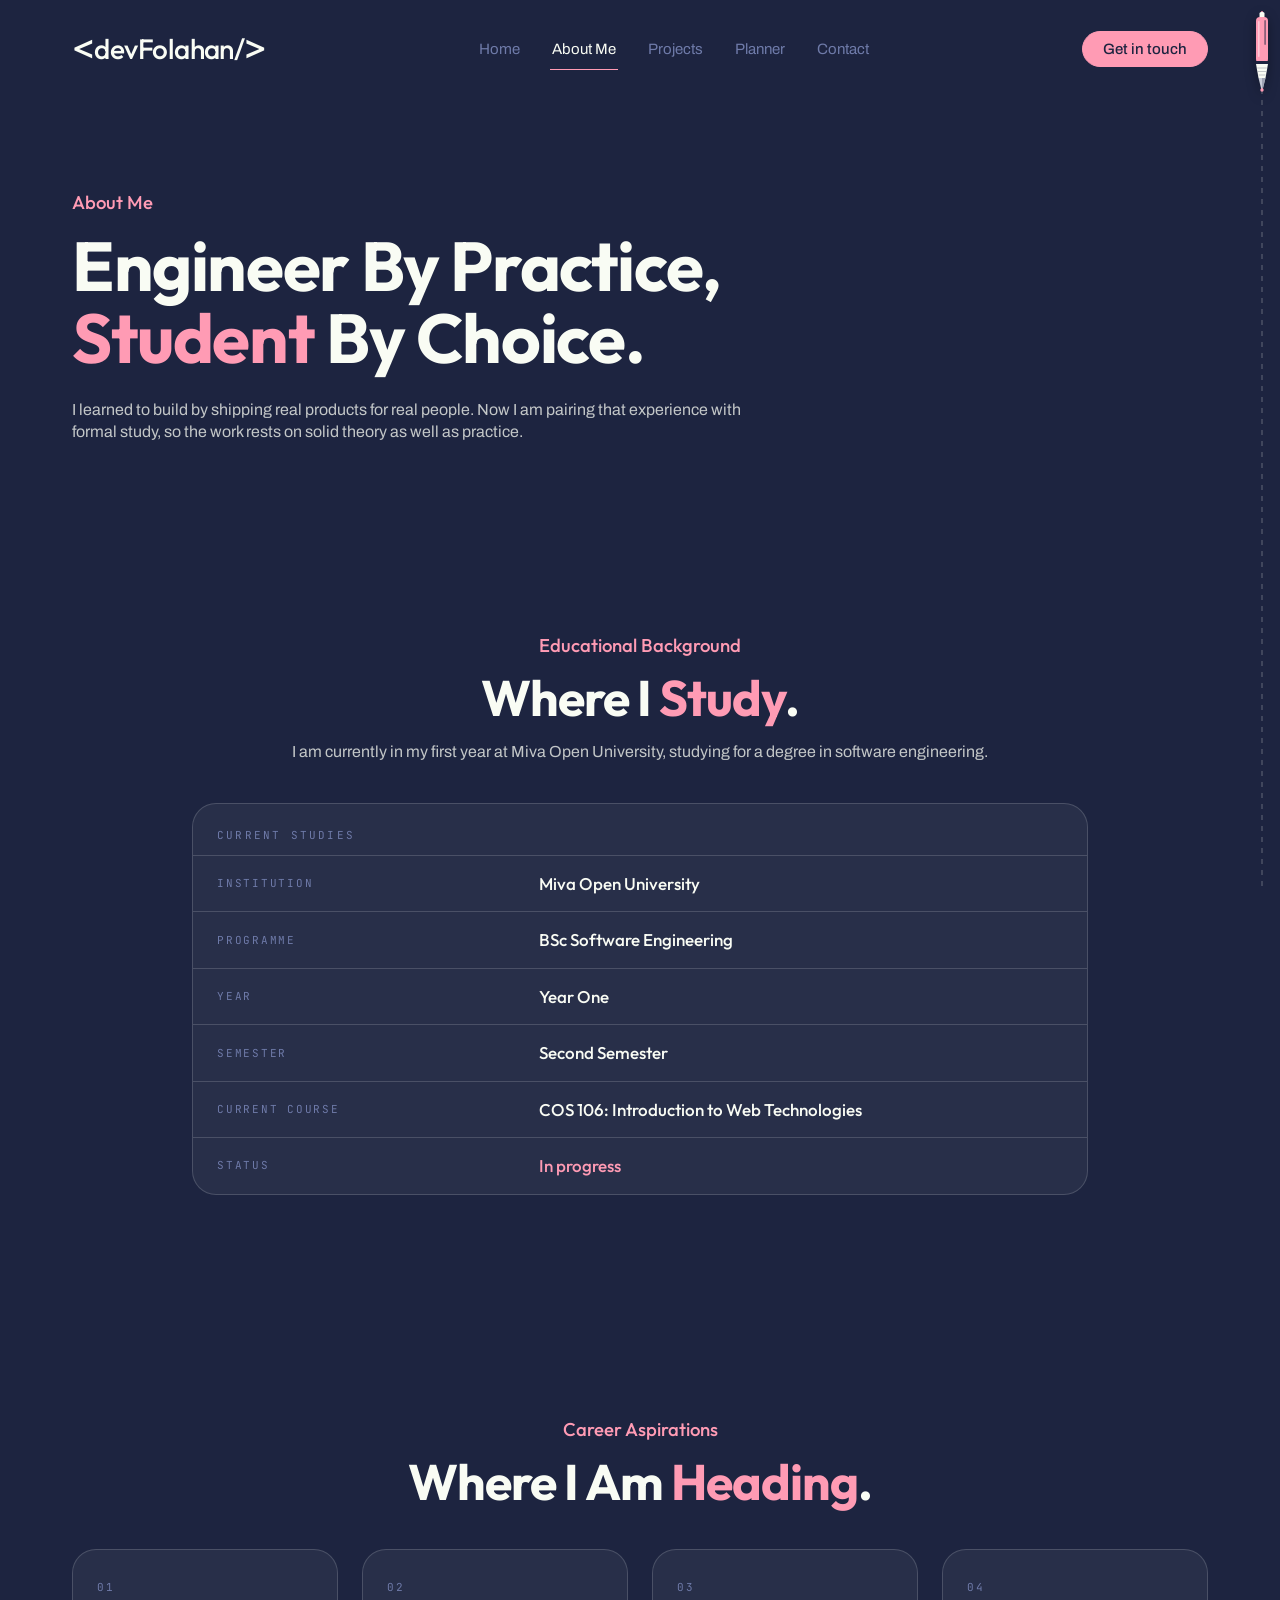
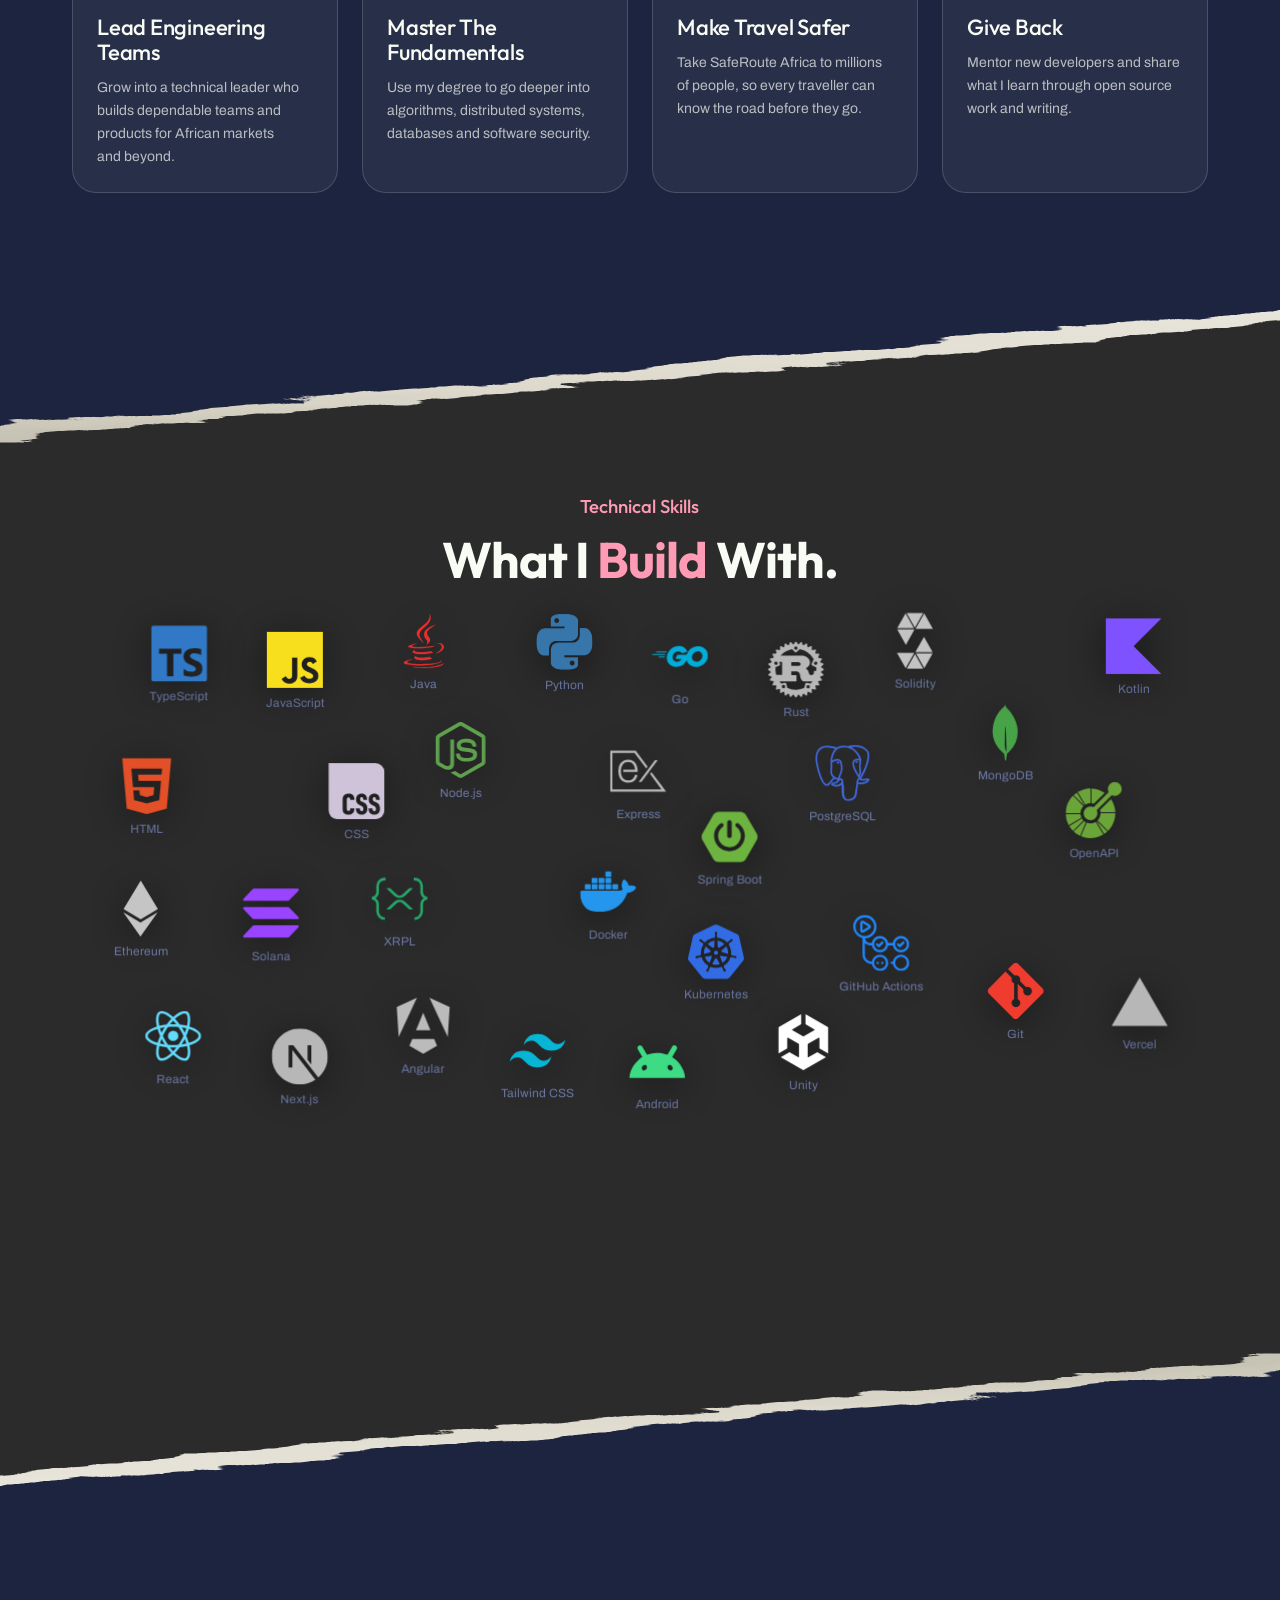
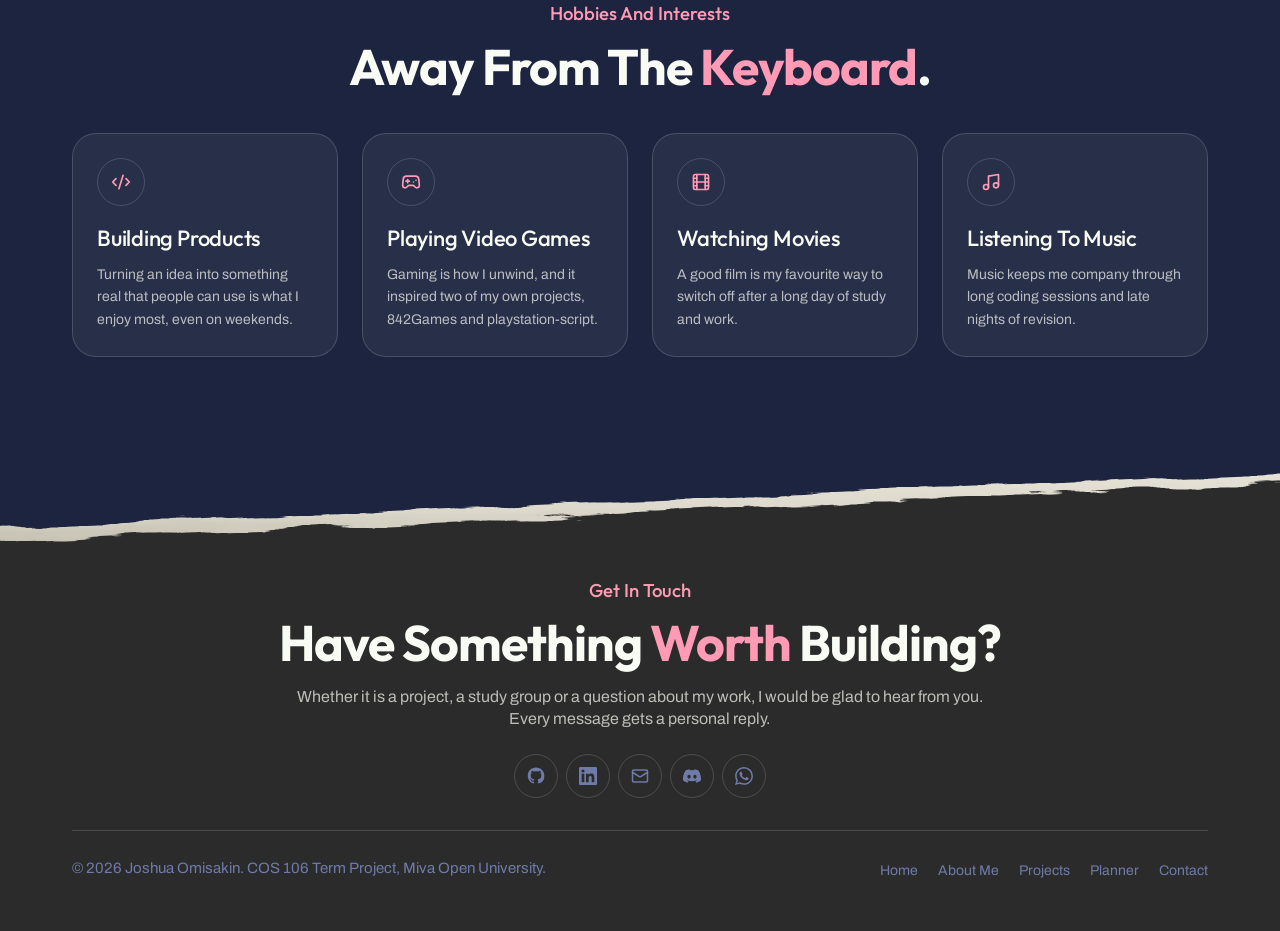
==== about.html @ d23d0a53 "Student portfolio and academic management website" ====
<!DOCTYPE html>
<html lang="en">
<head>
  <meta charset="UTF-8">
  <meta name="viewport" content="width=device-width, initial-scale=1">
  <meta name="description" content="Education, career aspirations, technical skills and hobbies of Joshua Omisakin.">
  <meta name="theme-color" content="#1d2440">
  <title>About Me: Joshua Omisakin</title>
  <link rel="preconnect" href="https://fonts.googleapis.com">
  <link rel="preconnect" href="https://fonts.gstatic.com" crossorigin>
  <link rel="stylesheet" href="https://fonts.googleapis.com/css2?family=Archivo:wght@400;500;600&amp;family=JetBrains+Mono:wght@400;500&amp;family=Outfit:wght@400;500;700&amp;display=swap">
  <link rel="stylesheet" href="css/style.css">
  <script src="js/main.js" defer></script>
  <script src="js/toolkit.js" defer></script>
</head>
<body>
  <a class="skip-link" href="#main">Skip to content</a>

  <header class="site-header">
    <div class="gutter">
      <div class="header-bar">
        <a class="logo" href="index.html"><span class="sr-only">devfolahan</span><span aria-hidden="true"><span class="bracket">&lt;</span>devFolahan/<span class="bracket">&gt;</span></span></a>
        <nav class="primary-nav" aria-label="Primary">
          <a href="index.html">Home</a>
          <a href="about.html" aria-current="page">About Me</a>
          <a href="projects.html">Projects</a>
          <a href="planner.html">Planner</a>
          <a href="contact.html">Contact</a>
        </nav>
        <div class="header-actions">
          <div class="magnetic"><div class="magnetic-inner"><a class="pill pill-solid pill-sm" href="contact.html">Get in touch</a></div></div>
          <button class="burger" type="button" aria-label="Open menu" aria-expanded="false" aria-controls="mobile-menu">
            <span class="burger-dots"><span></span><span></span><span></span><span></span></span>
          </button>
        </div>
      </div>
    </div>
  </header>

  <div class="mobile-menu gutter" id="mobile-menu">
    <div class="header-bar">
      <span class="logo"><span class="sr-only">devfolahan</span><span aria-hidden="true"><span class="bracket">&lt;</span>devFolahan/<span class="bracket">&gt;</span></span></span>
      <button class="menu-close" type="button" aria-label="Close menu"><span></span></button>
    </div>
    <nav class="mobile-nav" aria-label="Mobile">
      <a class="type-h3" href="index.html"><span class="type-label">01</span>Home</a>
      <a class="type-h3" href="about.html" aria-current="page"><span class="type-label">02</span>About Me</a>
      <a class="type-h3" href="projects.html"><span class="type-label">03</span>Projects</a>
      <a class="type-h3" href="planner.html"><span class="type-label">04</span>Planner</a>
      <a class="type-h3" href="contact.html"><span class="type-label">05</span>Contact</a>
    </nav>
    <a class="mobile-cta" href="contact.html">Get in touch</a>
  </div>

  <div class="pen" aria-hidden="true">
    <svg class="pen-lines">
      <line class="pen-rule" x1="50%" x2="50%" y1="0" y2="100%"/>
      <line class="pen-ink" x1="50%" x2="50%" y1="0" y2="0" stroke-linecap="round"/>
    </svg>
    <div class="pen-body">
      <svg viewBox="0 0 18 80">
        <rect x="6.5" y="0" width="5" height="6.5" rx="1.5" fill="#f9fcf4"/>
        <rect x="3" y="5" width="12" height="46" rx="4" fill="#ff9bb4"/>
        <rect x="5" y="9" width="1.6" height="36" rx="0.8" fill="#fff" opacity="0.45"/>
        <rect x="11.2" y="8" width="1.8" height="25" rx="0.9" fill="#1d2440" opacity="0.5"/>
        <rect x="3" y="49" width="12" height="3" fill="#1d2440"/>
        <path d="M3 52H15L12.5 66H5.5Z" fill="#f9fcf4"/>
        <path d="M4.2 56H13.8M4.9 59.5H13.1M5.5 63H12.5" stroke="#1d2440" stroke-opacity="0.28" stroke-width="0.9"/>
        <path d="M5.5 66H12.5L9.9 76.5H8.1Z" fill="#c8ccd8"/>
        <path d="M9 66H12.5L9.9 76.5H9Z" fill="#9ea3b3"/>
        <circle cx="9" cy="78" r="1.7" fill="#ff9bb4"/>
      </svg>
    </div>
  </div>

  <button class="back-to-top" type="button" aria-label="Back to the top"><svg class="icon" viewBox="0 0 24 24" aria-hidden="true"><path d="m5 12 7-7 7 7"/><path d="M12 19V5"/></svg></button>

  <main id="main">
    <section class="section page-hero gutter">
      <p class="type-eyebrow fade-up" style="--delay: 0.1s">About Me</p>
      <h1 class="type-h2 fade-up" style="--delay: 0.2s">Engineer By Practice, <span class="text-accent">Student</span> By Choice.</h1>
      <p class="type-body text-soft fade-up" style="--delay: 0.35s">I learned to build by shipping real products for real people. Now I am pairing that experience with formal study, so the work rests on solid theory as well as practice.</p>
    </section>

    <section class="section section-pad gutter" id="education">
      <div class="section-head">
        <p class="type-eyebrow reveal">Educational Background</p>
        <h2 class="type-h2 reveal" style="--delay: 0.06s">Where I <span class="text-accent">Study</span>.</h2>
        <p class="type-body text-soft reveal" style="--delay: 0.12s">I am currently in my first year at Miva Open University, studying for a degree in software engineering.</p>
      </div>
      <div class="table-card reveal" style="--delay: 0.18s">
        <table>
          <caption class="type-label">Current studies</caption>
          <tbody>
            <tr><th scope="row">Institution</th><td>Miva Open University</td></tr>
            <tr><th scope="row">Programme</th><td>BSc Software Engineering</td></tr>
            <tr><th scope="row">Year</th><td>Year One</td></tr>
            <tr><th scope="row">Semester</th><td>Second Semester</td></tr>
            <tr><th scope="row">Current course</th><td>COS 106: Introduction to Web Technologies</td></tr>
            <tr><th scope="row">Status</th><td><span class="text-accent">In progress</span></td></tr>
          </tbody>
        </table>
      </div>
    </section>

    <section class="section section-pad gutter" id="aspirations">
      <div class="section-head">
        <p class="type-eyebrow reveal">Career Aspirations</p>
        <h2 class="type-h2 reveal" style="--delay: 0.06s">Where I Am <span class="text-accent">Heading</span>.</h2>
      </div>
      <ul class="card-row four">
          <li>
            <div class="reveal" style="--delay: 0.00s">
              <article class="card feature-card">
                <div class="card-body card-body-pad">
                  <span class="type-label">01</span>
                  <h3 class="type-h3">Lead Engineering Teams</h3>
                  <p class="card-text">Grow into a technical leader who builds dependable teams and products for African markets and beyond.</p>
                </div>
              </article>
            </div>
          </li>
          <li>
            <div class="reveal" style="--delay: 0.06s">
              <article class="card feature-card">
                <div class="card-body card-body-pad">
                  <span class="type-label">02</span>
                  <h3 class="type-h3">Master The Fundamentals</h3>
                  <p class="card-text">Use my degree to go deeper into algorithms, distributed systems, databases and software security.</p>
                </div>
              </article>
            </div>
          </li>
          <li>
            <div class="reveal" style="--delay: 0.12s">
              <article class="card feature-card">
                <div class="card-body card-body-pad">
                  <span class="type-label">03</span>
                  <h3 class="type-h3">Make Travel Safer</h3>
                  <p class="card-text">Take SafeRoute Africa to millions of people, so every traveller can know the road before they go.</p>
                </div>
              </article>
            </div>
          </li>
          <li>
            <div class="reveal" style="--delay: 0.18s">
              <article class="card feature-card">
                <div class="card-body card-body-pad">
                  <span class="type-label">04</span>
                  <h3 class="type-h3">Give Back</h3>
                  <p class="card-text">Mentor new developers and share what I learn through open source work and writing.</p>
                </div>
              </article>
            </div>
          </li>
      </ul>
    </section>

    <div class="tear-into-alt steep" aria-hidden="true"></div>
    <section class="section section-alt toolkit" id="skills">
      <div class="section-head gutter reveal">
        <p class="type-eyebrow">Technical Skills</p>
        <h2 class="type-h2">What I <span class="text-accent">Build</span> With.</h2>
      </div>
      <div class="gutter">
        <ul class="toolkit-field" aria-label="Technical skills">
          <li style="transform: translate3d(0px, 0px, 0)"><svg viewBox="0 0 24 24" aria-hidden="true" style="color: #3178C6"><path d="M1.125 0C.502 0 0 .502 0 1.125v21.75C0 23.498.502 24 1.125 24h21.75c.623 0 1.125-.502 1.125-1.125V1.125C24 .502 23.498 0 22.875 0zm17.363 9.75c.612 0 1.154.037 1.627.111a6.38 6.38 0 0 1 1.306.34v2.458a3.95 3.95 0 0 0-.643-.361 5.093 5.093 0 0 0-.717-.26 5.453 5.453 0 0 0-1.426-.2c-.3 0-.573.028-.819.086a2.1 2.1 0 0 0-.623.242c-.17.104-.3.229-.393.374a.888.888 0 0 0-.14.49c0 .196.053.373.156.529.104.156.252.304.443.444s.423.276.696.41c.273.135.582.274.926.416.47.197.892.407 1.266.628.374.222.695.473.963.753.268.279.472.598.614.957.142.359.214.776.214 1.253 0 .657-.125 1.21-.373 1.656a3.033 3.033 0 0 1-1.012 1.085 4.38 4.38 0 0 1-1.487.596c-.566.12-1.163.18-1.79.18a9.916 9.916 0 0 1-1.84-.164 5.544 5.544 0 0 1-1.512-.493v-2.63a5.033 5.033 0 0 0 3.237 1.2c.333 0 .624-.03.872-.09.249-.06.456-.144.623-.25.166-.108.29-.234.373-.38a1.023 1.023 0 0 0-.074-1.089 2.12 2.12 0 0 0-.537-.5 5.597 5.597 0 0 0-.807-.444 27.72 27.72 0 0 0-1.007-.436c-.918-.383-1.602-.852-2.053-1.405-.45-.553-.676-1.222-.676-2.005 0-.614.123-1.141.369-1.582.246-.441.58-.804 1.004-1.089a4.494 4.494 0 0 1 1.47-.629 7.536 7.536 0 0 1 1.77-.201zm-15.113.188h9.563v2.166H9.506v9.646H6.789v-9.646H3.375z"/></svg><span>TypeScript</span></li>
          <li style="transform: translate3d(96px, 0px, 0)"><svg viewBox="0 0 24 24" aria-hidden="true" style="color: #F7DF1E"><path d="M0 0h24v24H0V0zm22.034 18.276c-.175-1.095-.888-2.015-3.003-2.873-.736-.345-1.554-.585-1.797-1.14-.091-.33-.105-.51-.046-.705.15-.646.915-.84 1.515-.66.39.12.75.42.976.9 1.034-.676 1.034-.676 1.755-1.125-.27-.42-.404-.601-.586-.78-.63-.705-1.469-1.065-2.834-1.034l-.705.089c-.676.165-1.32.525-1.71 1.005-1.14 1.291-.811 3.541.569 4.471 1.365 1.02 3.361 1.244 3.616 2.205.24 1.17-.87 1.545-1.966 1.41-.811-.18-1.26-.586-1.755-1.336l-1.83 1.051c.21.48.45.689.81 1.109 1.74 1.756 6.09 1.666 6.871-1.004.029-.09.24-.705.074-1.65l.046.067zm-8.983-7.245h-2.248c0 1.938-.009 3.864-.009 5.805 0 1.232.063 2.363-.138 2.711-.33.689-1.18.601-1.566.48-.396-.196-.597-.466-.83-.855-.063-.105-.11-.196-.127-.196l-1.825 1.125c.305.63.75 1.172 1.324 1.517.855.51 2.004.675 3.207.405.783-.226 1.458-.691 1.811-1.411.51-.93.402-2.07.397-3.346.012-2.054 0-4.109 0-6.179l.004-.056z"/></svg><span>JavaScript</span></li>
          <li style="transform: translate3d(192px, 0px, 0)"><svg viewBox="0 0 128 128" aria-hidden="true" style="color: #ea2d2e"><path d="M47.617 98.12c-19.192 5.362 11.677 16.439 36.115 5.969-4.003-1.556-6.874-3.351-6.874-3.351-10.897 2.06-15.952 2.222-25.844 1.092-8.164-.935-3.397-3.71-3.397-3.71zm33.189-10.46c-14.444 2.779-22.787 2.69-33.354 1.6-8.171-.845-2.822-4.805-2.822-4.805-21.137 7.016 11.767 14.977 41.309 6.336-3.14-1.106-5.133-3.131-5.133-3.131zm11.319-60.575c.001 0-42.731 10.669-22.323 34.187 6.024 6.935-1.58 13.17-1.58 13.17s15.289-7.891 8.269-17.777c-6.559-9.215-11.587-13.793 15.634-29.58zm9.998 81.144s3.529 2.91-3.888 5.159c-14.102 4.272-58.706 5.56-71.095.171-4.45-1.938 3.899-4.625 6.526-5.192 2.739-.593 4.303-.485 4.303-.485-4.952-3.487-32.013 6.85-13.742 9.815 49.821 8.076 90.817-3.637 77.896-9.468zM85 77.896c2.395-1.634 5.703-3.053 5.703-3.053s-9.424 1.685-18.813 2.474c-11.494.964-23.823 1.154-30.012.326-14.652-1.959 8.033-7.348 8.033-7.348s-8.812-.596-19.644 4.644C17.455 81.134 61.958 83.958 85 77.896zm5.609 15.145c-.108.29-.468.616-.468.616 31.273-8.221 19.775-28.979 4.822-23.725-1.312.464-2 1.543-2 1.543s.829-.334 2.678-.72c7.559-1.575 18.389 10.119-5.032 22.286zM64.181 70.069c-4.614-10.429-20.26-19.553.007-35.559C89.459 14.563 76.492 1.587 76.492 1.587c5.23 20.608-18.451 26.833-26.999 39.667-5.821 8.745 2.857 18.142 14.688 28.815zm27.274 51.748c-19.187 3.612-42.854 3.191-56.887.874 0 0 2.874 2.38 17.646 3.331 22.476 1.437 57-.8 57.816-11.436.001 0-1.57 4.032-18.575 7.231z"/></svg><span>Java</span></li>
          <li style="transform: translate3d(288px, 0px, 0)"><svg viewBox="0 0 24 24" aria-hidden="true" style="color: #3776AB"><path d="M14.25.18l.9.2.73.26.59.3.45.32.34.34.25.34.16.33.1.3.04.26.02.2-.01.13V8.5l-.05.63-.13.55-.21.46-.26.38-.3.31-.33.25-.35.19-.35.14-.33.1-.3.07-.26.04-.21.02H8.77l-.69.05-.59.14-.5.22-.41.27-.33.32-.27.35-.2.36-.15.37-.1.35-.07.32-.04.27-.02.21v3.06H3.17l-.21-.03-.28-.07-.32-.12-.35-.18-.36-.26-.36-.36-.35-.46-.32-.59-.28-.73-.21-.88-.14-1.05-.05-1.23.06-1.22.16-1.04.24-.87.32-.71.36-.57.4-.44.42-.33.42-.24.4-.16.36-.1.32-.05.24-.01h.16l.06.01h8.16v-.83H6.18l-.01-2.75-.02-.37.05-.34.11-.31.17-.28.25-.26.31-.23.38-.2.44-.18.51-.15.58-.12.64-.1.71-.06.77-.04.84-.02 1.27.05zm-6.3 1.98l-.23.33-.08.41.08.41.23.34.33.22.41.09.41-.09.33-.22.23-.34.08-.41-.08-.41-.23-.33-.33-.22-.41-.09-.41.09zm13.09 3.95l.28.06.32.12.35.18.36.27.36.35.35.47.32.59.28.73.21.88.14 1.04.05 1.23-.06 1.23-.16 1.04-.24.86-.32.71-.36.57-.4.45-.42.33-.42.24-.4.16-.36.09-.32.05-.24.02-.16-.01h-8.22v.82h5.84l.01 2.76.02.36-.05.34-.11.31-.17.29-.25.25-.31.24-.38.2-.44.17-.51.15-.58.13-.64.09-.71.07-.77.04-.84.01-1.27-.04-1.07-.14-.9-.2-.73-.25-.59-.3-.45-.33-.34-.34-.25-.34-.16-.33-.1-.3-.04-.25-.02-.2.01-.13v-5.34l.05-.64.13-.54.21-.46.26-.38.3-.32.33-.24.35-.2.35-.14.33-.1.3-.06.26-.04.21-.02.13-.01h5.84l.69-.05.59-.14.5-.21.41-.28.33-.32.27-.35.2-.36.15-.36.1-.35.07-.32.04-.28.02-.21V6.07h2.09l.14.01zm-6.47 14.25l-.23.33-.08.41.08.41.23.33.33.23.41.08.41-.08.33-.23.23-.33.08-.41-.08-.41-.23-.33-.33-.23-.41-.08-.41.08z"/></svg><span>Python</span></li>
          <li style="transform: translate3d(384px, 0px, 0)"><svg viewBox="0 0 24 24" aria-hidden="true" style="color: #00ADD8"><path d="M1.811 10.231c-.047 0-.058-.023-.035-.059l.246-.315c.023-.035.081-.058.128-.058h4.172c.046 0 .058.035.035.07l-.199.303c-.023.036-.082.07-.117.07zM.047 11.306c-.047 0-.059-.023-.035-.058l.245-.316c.023-.035.082-.058.129-.058h5.328c.047 0 .07.035.058.07l-.093.28c-.012.047-.058.07-.105.07zm2.828 1.075c-.047 0-.059-.035-.035-.07l.163-.292c.023-.035.07-.07.117-.07h2.337c.047 0 .07.035.07.082l-.023.28c0 .047-.047.082-.082.082zm12.129-2.36c-.736.187-1.239.327-1.963.514-.176.046-.187.058-.34-.117-.174-.199-.303-.327-.548-.444-.737-.362-1.45-.257-2.115.175-.795.514-1.204 1.274-1.192 2.22.011.935.654 1.706 1.577 1.835.795.105 1.46-.175 1.987-.77.105-.13.198-.27.315-.434H10.47c-.245 0-.304-.152-.222-.35.152-.362.432-.97.596-1.274a.315.315 0 01.292-.187h4.253c-.023.316-.023.631-.07.947a4.983 4.983 0 01-.958 2.29c-.841 1.11-1.94 1.8-3.33 1.986-1.145.152-2.209-.07-3.143-.77-.865-.655-1.356-1.52-1.484-2.595-.152-1.274.222-2.419.993-3.424.83-1.086 1.928-1.776 3.272-2.02 1.098-.2 2.15-.07 3.096.571.62.41 1.063.97 1.356 1.648.07.105.023.164-.117.2m3.868 6.461c-1.064-.024-2.034-.328-2.852-1.029a3.665 3.665 0 01-1.262-2.255c-.21-1.32.152-2.489.947-3.529.853-1.122 1.881-1.706 3.272-1.95 1.192-.21 2.314-.095 3.33.595.923.63 1.496 1.484 1.648 2.605.198 1.578-.257 2.863-1.344 3.962-.771.783-1.718 1.273-2.805 1.495-.315.06-.63.07-.934.106zm2.78-4.72c-.011-.153-.011-.27-.034-.387-.21-1.157-1.274-1.81-2.384-1.554-1.087.245-1.788.935-2.045 2.033-.21.912.234 1.835 1.075 2.21.643.28 1.285.244 1.905-.07.923-.48 1.425-1.228 1.484-2.233z"/></svg><span>Go</span></li>
          <li style="transform: translate3d(480px, 0px, 0)"><svg viewBox="0 0 24 24" aria-hidden="true" style="color: rgb(183, 183, 183)"><path d="M23.8346 11.7033l-1.0073-.6236a13.7268 13.7268 0 00-.0283-.2936l.8656-.8069a.3483.3483 0 00-.1154-.578l-1.1066-.414a8.4958 8.4958 0 00-.087-.2856l.6904-.9587a.3462.3462 0 00-.2257-.5446l-1.1663-.1894a9.3574 9.3574 0 00-.1407-.2622l.49-1.0761a.3437.3437 0 00-.0274-.3361.3486.3486 0 00-.3006-.154l-1.1845.0416a6.7444 6.7444 0 00-.1873-.2268l.2723-1.153a.3472.3472 0 00-.417-.4172l-1.1532.2724a14.0183 14.0183 0 00-.2278-.1873l.0415-1.1845a.3442.3442 0 00-.49-.328l-1.076.491c-.0872-.0476-.1742-.0952-.2623-.1407l-.1903-1.1673A.3483.3483 0 0016.256.955l-.9597.6905a8.4867 8.4867 0 00-.2855-.086l-.414-1.1066a.3483.3483 0 00-.5781-.1154l-.8069.8666a9.2936 9.2936 0 00-.2936-.0284L12.2946.1683a.3462.3462 0 00-.5892 0l-.6236 1.0073a13.7383 13.7383 0 00-.2936.0284L9.9803.3374a.3462.3462 0 00-.578.1154l-.4141 1.1065c-.0962.0274-.1903.0567-.2855.086L7.744.955a.3483.3483 0 00-.5447.2258L7.009 2.348a9.3574 9.3574 0 00-.2622.1407l-1.0762-.491a.3462.3462 0 00-.49.328l.0416 1.1845a7.9826 7.9826 0 00-.2278.1873L3.8413 3.425a.3472.3472 0 00-.4171.4171l.2713 1.1531c-.0628.075-.1255.1509-.1863.2268l-1.1845-.0415a.3462.3462 0 00-.328.49l.491 1.0761a9.167 9.167 0 00-.1407.2622l-1.1662.1894a.3483.3483 0 00-.2258.5446l.6904.9587a13.303 13.303 0 00-.087.2855l-1.1065.414a.3483.3483 0 00-.1155.5781l.8656.807a9.2936 9.2936 0 00-.0283.2935l-1.0073.6236a.3442.3442 0 000 .5892l1.0073.6236c.008.0982.0182.1964.0283.2936l-.8656.8079a.3462.3462 0 00.1155.578l1.1065.4141c.0273.0962.0567.1914.087.2855l-.6904.9587a.3452.3452 0 00.2268.5447l1.1662.1893c.0456.088.0922.1751.1408.2622l-.491 1.0762a.3462.3462 0 00.328.49l1.1834-.0415c.0618.0769.1235.1528.1873.2277l-.2713 1.1541a.3462.3462 0 00.4171.4161l1.153-.2713c.075.0638.151.1255.2279.1863l-.0415 1.1845a.3442.3442 0 00.49.327l1.0761-.49c.087.0486.1741.0951.2622.1407l.1903 1.1662a.3483.3483 0 00.5447.2268l.9587-.6904a9.299 9.299 0 00.2855.087l.414 1.1066a.3452.3452 0 00.5781.1154l.8079-.8656c.0972.0111.1954.0203.2936.0294l.6236 1.0073a.3472.3472 0 00.5892 0l.6236-1.0073c.0982-.0091.1964-.0183.2936-.0294l.8069.8656a.3483.3483 0 00.578-.1154l.4141-1.1066a8.4626 8.4626 0 00.2855-.087l.9587.6904a.3452.3452 0 00.5447-.2268l.1903-1.1662c.088-.0456.1751-.0931.2622-.1407l1.0762.49a.3472.3472 0 00.49-.327l-.0415-1.1845a6.7267 6.7267 0 00.2267-.1863l1.1531.2713a.3472.3472 0 00.4171-.416l-.2713-1.1542c.0628-.0749.1255-.1508.1863-.2278l1.1845.0415a.3442.3442 0 00.328-.49l-.49-1.076c.0475-.0872.0951-.1742.1407-.2623l1.1662-.1893a.3483.3483 0 00.2258-.5447l-.6904-.9587.087-.2855 1.1066-.414a.3462.3462 0 00.1154-.5781l-.8656-.8079c.0101-.0972.0202-.1954.0283-.2936l1.0073-.6236a.3442.3442 0 000-.5892zm-6.7413 8.3551a.7138.7138 0 01.2986-1.396.714.714 0 11-.2997 1.396zm-.3422-2.3142a.649.649 0 00-.7715.5l-.3573 1.6685c-1.1035.501-2.3285.7795-3.6193.7795a8.7368 8.7368 0 01-3.6951-.814l-.3574-1.6684a.648.648 0 00-.7714-.499l-1.473.3158a8.7216 8.7216 0 01-.7613-.898h7.1676c.081 0 .1356-.0141.1356-.088v-2.536c0-.074-.0536-.0881-.1356-.0881h-2.0966v-1.6077h2.2677c.2065 0 1.1065.0587 1.394 1.2088.0901.3533.2875 1.5044.4232 1.8729.1346.413.6833 1.2381 1.2685 1.2381h3.5716a.7492.7492 0 00.1296-.0131 8.7874 8.7874 0 01-.8119.9526zM6.8369 20.024a.714.714 0 11-.2997-1.396.714.714 0 01.2997 1.396zM4.1177 8.9972a.7137.7137 0 11-1.304.5791.7137.7137 0 011.304-.579zm-.8352 1.9813l1.5347-.6824a.65.65 0 00.33-.8585l-.3158-.7147h1.2432v5.6025H3.5669a8.7753 8.7753 0 01-.2834-3.348zm6.7343-.5437V8.7836h2.9601c.153 0 1.0792.1772 1.0792.8697 0 .575-.7107.7815-1.2948.7815zm10.7574 1.4862c0 .2187-.008.4363-.0243.651h-.9c-.09 0-.1265.0586-.1265.1477v.413c0 .973-.5487 1.1846-1.0296 1.2382-.4576.0517-.9648-.1913-1.0275-.4717-.2704-1.5186-.7198-1.8436-1.4305-2.4034.8817-.5599 1.799-1.386 1.799-2.4915 0-1.1936-.819-1.9458-1.3769-2.3153-.7825-.5163-1.6491-.6195-1.883-.6195H5.4682a8.7651 8.7651 0 014.907-2.7699l1.0974 1.151a.648.648 0 00.9182.0213l1.227-1.1743a8.7753 8.7753 0 016.0044 4.2762l-.8403 1.8982a.652.652 0 00.33.8585l1.6178.7188c.0283.2875.0425.577.0425.8717zm-9.3006-9.5993a.7128.7128 0 11.984 1.0316.7137.7137 0 01-.984-1.0316zm8.3389 6.71a.7107.7107 0 01.9395-.3625.7137.7137 0 11-.9405.3635z"/></svg><span>Rust</span></li>
          <li style="transform: translate3d(576px, 0px, 0)"><svg viewBox="0 0 24 24" aria-hidden="true" style="color: rgb(195, 195, 195)"><path d="M4.409 6.608L7.981.255l3.572 6.353H4.409zM8.411 0l3.569 6.348L15.552 0H8.411zm4.036 17.392l3.572 6.354 3.575-6.354h-7.147zm-.608-10.284h-7.43l3.715 6.605 3.715-6.605zm.428-.25h7.428L15.982.255l-3.715 6.603zM15.589 24l-3.569-6.349L8.448 24h7.141zm-3.856-6.858H4.306l3.712 6.603 3.715-6.603zm.428-.25h7.433l-3.718-6.605-3.715 6.605z"/></svg><span>Solidity</span></li>
          <li style="transform: translate3d(672px, 0px, 0)"><svg viewBox="0 0 24 24" aria-hidden="true" style="color: #7F52FF"><path d="M24 24H0V0h24L12 12Z"/></svg><span>Kotlin</span></li>
          <li style="transform: translate3d(0px, 104px, 0)"><svg viewBox="0 0 24 24" aria-hidden="true" style="color: #E34F26"><path d="M1.5 0h21l-1.91 21.563L11.977 24l-8.564-2.438L1.5 0zm7.031 9.75l-.232-2.718 10.059.003.23-2.622L5.412 4.41l.698 8.01h9.126l-.326 3.426-2.91.804-2.955-.81-.188-2.11H6.248l.33 4.171L12 19.351l5.379-1.443.744-8.157H8.531z"/></svg><span>HTML</span></li>
          <li style="transform: translate3d(96px, 104px, 0)"><svg viewBox="0 0 24 24" aria-hidden="true" style="color: rgb(206, 195, 217)"><path d="M0 0v20.16A3.84 3.84 0 0 0 3.84 24h16.32A3.84 3.84 0 0 0 24 20.16V3.84A3.84 3.84 0 0 0 20.16 0Zm14.256 13.08c1.56 0 2.28 1.08 2.304 2.64h-1.608c.024-.288-.048-.6-.144-.84-.096-.192-.288-.264-.552-.264-.456 0-.696.264-.696.84-.024.576.288.888.768 1.08.72.288 1.608.744 1.92 1.296q.432.648.432 1.656c0 1.608-.912 2.592-2.496 2.592-1.656 0-2.4-1.032-2.424-2.688h1.68c0 .792.264 1.176.792 1.176.264 0 .456-.072.552-.24.192-.312.24-1.176-.048-1.512-.312-.408-.912-.6-1.32-.816q-.828-.396-1.224-.936c-.24-.36-.36-.888-.36-1.536 0-1.44.936-2.472 2.424-2.448m5.4 0c1.584 0 2.304 1.08 2.328 2.64h-1.608c0-.288-.048-.6-.168-.84-.096-.192-.264-.264-.528-.264-.48 0-.72.264-.72.84s.288.888.792 1.08c.696.288 1.608.744 1.92 1.296.264.432.408.984.408 1.656.024 1.608-.888 2.592-2.472 2.592-1.68 0-2.424-1.056-2.448-2.688h1.68c0 .744.264 1.176.792 1.176.264 0 .456-.072.552-.24.216-.312.264-1.176-.048-1.512-.288-.408-.888-.6-1.32-.816-.552-.264-.96-.576-1.2-.936s-.36-.888-.36-1.536c-.024-1.44.912-2.472 2.4-2.448m-11.031.018c.711-.006 1.419.198 1.839.63.432.432.672 1.128.648 1.992H9.336c.024-.456-.096-.792-.432-.96-.312-.144-.768-.048-.888.24-.12.264-.192.576-.168.864v3.504c0 .744.264 1.128.768 1.128a.65.65 0 0 0 .552-.264c.168-.24.192-.552.168-.84h1.776c.096 1.632-.984 2.712-2.568 2.688-1.536 0-2.496-.864-2.472-2.472v-4.032c0-.816.24-1.44.696-1.848.432-.408 1.146-.624 1.857-.63"/></svg><span>CSS</span></li>
          <li style="transform: translate3d(192px, 104px, 0)"><svg viewBox="0 0 24 24" aria-hidden="true" style="color: #5FA04E"><path d="M11.998,24c-0.321,0-0.641-0.084-0.922-0.247l-2.936-1.737c-0.438-0.245-0.224-0.332-0.08-0.383 c0.585-0.203,0.703-0.25,1.328-0.604c0.065-0.037,0.151-0.023,0.218,0.017l2.256,1.339c0.082,0.045,0.197,0.045,0.272,0l8.795-5.076 c0.082-0.047,0.134-0.141,0.134-0.238V6.921c0-0.099-0.053-0.192-0.137-0.242l-8.791-5.072c-0.081-0.047-0.189-0.047-0.271,0 L3.075,6.68C2.99,6.729,2.936,6.825,2.936,6.921v10.15c0,0.097,0.054,0.189,0.139,0.235l2.409,1.392 c1.307,0.654,2.108-0.116,2.108-0.89V7.787c0-0.142,0.114-0.253,0.256-0.253h1.115c0.139,0,0.255,0.112,0.255,0.253v10.021 c0,1.745-0.95,2.745-2.604,2.745c-0.508,0-0.909,0-2.026-0.551L2.28,18.675c-0.57-0.329-0.922-0.945-0.922-1.604V6.921 c0-0.659,0.353-1.275,0.922-1.603l8.795-5.082c0.557-0.315,1.296-0.315,1.848,0l8.794,5.082c0.57,0.329,0.924,0.944,0.924,1.603 v10.15c0,0.659-0.354,1.273-0.924,1.604l-8.794,5.078C12.643,23.916,12.324,24,11.998,24z M19.099,13.993 c0-1.9-1.284-2.406-3.987-2.763c-2.731-0.361-3.009-0.548-3.009-1.187c0-0.528,0.235-1.233,2.258-1.233 c1.807,0,2.473,0.389,2.747,1.607c0.024,0.115,0.129,0.199,0.247,0.199h1.141c0.071,0,0.138-0.031,0.186-0.081 c0.048-0.054,0.074-0.123,0.067-0.196c-0.177-2.098-1.571-3.076-4.388-3.076c-2.508,0-4.004,1.058-4.004,2.833 c0,1.925,1.488,2.457,3.895,2.695c2.88,0.282,3.103,0.703,3.103,1.269c0,0.983-0.789,1.402-2.642,1.402 c-2.327,0-2.839-0.584-3.011-1.742c-0.02-0.124-0.126-0.215-0.253-0.215h-1.137c-0.141,0-0.254,0.112-0.254,0.253 c0,1.482,0.806,3.248,4.655,3.248C17.501,17.007,19.099,15.91,19.099,13.993z"/></svg><span>Node.js</span></li>
          <li style="transform: translate3d(288px, 104px, 0)"><svg viewBox="0 0 24 24" aria-hidden="true" style="color: rgb(186, 186, 186)"><path d="M12.262 16.666h1.146l6.975-9.325H19.22zm9.778 1.441v.004l-4.334-5.706-.557.74 4.873 6.682H.945V4.173h9.505l5.026 6.7.574-.772-4.374-5.928h.003l-.719-.945H0v17.544h24zM10.917 8.705a3.8 3.8 0 0 0-1.292-1.183q-.796-.45-1.916-.45c-.746 0-1.37.14-1.906.424a3.76 3.76 0 0 0-1.31 1.12 4.9 4.9 0 0 0-.75 1.581 7.17 7.17 0 0 0 0 3.696c.148.567.402 1.101.75 1.573a3.5 3.5 0 0 0 1.31 1.066q.803.39 1.906.389 1.77 0 2.739-.868.966-.867 1.328-2.457h-1.139q-.271 1.084-.977 1.734-.704.651-1.952.65-.812 0-1.392-.342a3.1 3.1 0 0 1-.957-.869 3.5 3.5 0 0 1-.551-1.182 5 5 0 0 1-.17-1.133 9 9 0 0 0-.015-.286 4.5 4.5 0 0 1 .015-.829c.047-.418.147-.83.296-1.223A3.7 3.7 0 0 1 5.54 9.05a2.9 2.9 0 0 1 .922-.742q.541-.28 1.246-.28c.47 0 .869.093 1.23.28q.541.281.922.742.379.461.587 1.057t.225 1.246H5.625l.004.957h6.182a7.3 7.3 0 0 0-.18-1.924 4.9 4.9 0 0 0-.715-1.68z"/></svg><span>Express</span></li>
          <li style="transform: translate3d(384px, 104px, 0)"><svg viewBox="0 0 24 24" aria-hidden="true" style="color: #6DB33F"><path d="m23.693 10.7058-4.73-8.1844c-.4094-.7106-1.4166-1.2942-2.2402-1.2942H7.2725c-.819 0-1.8308.5836-2.2402 1.2942L.307 10.7058c-.4095.7106-.4095 1.873 0 2.5837l4.7252 8.189c.4094.7107 1.4166 1.2943 2.2402 1.2943h9.455c.819 0 1.826-.5836 2.2402-1.2942l4.7252-8.189c.4095-.7107.4095-1.8732 0-2.5838zM10.9763 5.7547c0-.5365.4377-.9742.9742-.9742s.9742.4377.9742.9742v5.8217c0 .5366-.4377.9742-.9742.9742s-.9742-.4376-.9742-.9742zm.9742 12.4294c-3.6427 0-6.6077-2.965-6.6077-6.6077.0047-2.0896.993-4.0521 2.6685-5.304a.8657.8657 0 0 1 1.2142.1788.8657.8657 0 0 1-.1788 1.2143c-2.1602 1.6048-2.612 4.6592-1.0072 6.8194 1.6049 2.1603 4.6593 2.612 6.8195 1.0072 1.2378-.9177 1.9673-2.372 1.9673-3.9157a4.8972 4.8972 0 0 0-1.9861-3.925c-.386-.2824-.466-.8284-.1836-1.2143.2824-.386.8283-.466 1.2143-.1835 1.6895 1.2471 2.6826 3.2238 2.6873 5.3228 0 3.6474-2.965 6.6077-6.6077 6.6077z"/></svg><span>Spring Boot</span></li>
          <li style="transform: translate3d(480px, 104px, 0)"><svg viewBox="0 0 24 24" aria-hidden="true" style="color: #4169E1"><path d="M23.5594 14.7228a.5269.5269 0 0 0-.0563-.1191c-.139-.2632-.4768-.3418-1.0074-.2321-1.6533.3411-2.2935.1312-2.5256-.0191 1.342-2.0482 2.445-4.522 3.0411-6.8297.2714-1.0507.7982-3.5237.1222-4.7316a1.5641 1.5641 0 0 0-.1509-.235C21.6931.9086 19.8007.0248 17.5099.0005c-1.4947-.0158-2.7705.3461-3.1161.4794a9.449 9.449 0 0 0-.5159-.0816 8.044 8.044 0 0 0-1.3114-.1278c-1.1822-.0184-2.2038.2642-3.0498.8406-.8573-.3211-4.7888-1.645-7.2219.0788C.9359 2.1526.3086 3.8733.4302 6.3043c.0409.818.5069 3.334 1.2423 5.7436.4598 1.5065.9387 2.7019 1.4334 3.582.553.9942 1.1259 1.5933 1.7143 1.7895.4474.1491 1.1327.1441 1.8581-.7279.8012-.9635 1.5903-1.8258 1.9446-2.2069.4351.2355.9064.3625 1.39.3772a.0569.0569 0 0 0 .0004.0041 11.0312 11.0312 0 0 0-.2472.3054c-.3389.4302-.4094.5197-1.5002.7443-.3102.064-1.1344.2339-1.1464.8115-.0025.1224.0329.2309.0919.3268.2269.4231.9216.6097 1.015.6331 1.3345.3335 2.5044.092 3.3714-.6787-.017 2.231.0775 4.4174.3454 5.0874.2212.5529.7618 1.9045 2.4692 1.9043.2505 0 .5263-.0291.8296-.0941 1.7819-.3821 2.5557-1.1696 2.855-2.9059.1503-.8707.4016-2.8753.5388-4.1012.0169-.0703.0357-.1207.057-.1362.0007-.0005.0697-.0471.4272.0307a.3673.3673 0 0 0 .0443.0068l.2539.0223.0149.001c.8468.0384 1.9114-.1426 2.5312-.4308.6438-.2988 1.8057-1.0323 1.5951-1.6698zM2.371 11.8765c-.7435-2.4358-1.1779-4.8851-1.2123-5.5719-.1086-2.1714.4171-3.6829 1.5623-4.4927 1.8367-1.2986 4.8398-.5408 6.108-.13-.0032.0032-.0066.0061-.0098.0094-2.0238 2.044-1.9758 5.536-1.9708 5.7495-.0002.0823.0066.1989.0162.3593.0348.5873.0996 1.6804-.0735 2.9184-.1609 1.1504.1937 2.2764.9728 3.0892.0806.0841.1648.1631.2518.2374-.3468.3714-1.1004 1.1926-1.9025 2.1576-.5677.6825-.9597.5517-1.0886.5087-.3919-.1307-.813-.5871-1.2381-1.3223-.4796-.839-.9635-2.0317-1.4155-3.5126zm6.0072 5.0871c-.1711-.0428-.3271-.1132-.4322-.1772.0889-.0394.2374-.0902.4833-.1409 1.2833-.2641 1.4815-.4506 1.9143-1.0002.0992-.126.2116-.2687.3673-.4426a.3549.3549 0 0 0 .0737-.1298c.1708-.1513.2724-.1099.4369-.0417.156.0646.3078.26.3695.4752.0291.1016.0619.2945-.0452.4444-.9043 1.2658-2.2216 1.2494-3.1676 1.0128zm2.094-3.988-.0525.141c-.133.3566-.2567.6881-.3334 1.003-.6674-.0021-1.3168-.2872-1.8105-.8024-.6279-.6551-.9131-1.5664-.7825-2.5004.1828-1.3079.1153-2.4468.079-3.0586-.005-.0857-.0095-.1607-.0122-.2199.2957-.2621 1.6659-.9962 2.6429-.7724.4459.1022.7176.4057.8305.928.5846 2.7038.0774 3.8307-.3302 4.7363-.084.1866-.1633.3629-.2311.5454zm7.3637 4.5725c-.0169.1768-.0358.376-.0618.5959l-.146.4383a.3547.3547 0 0 0-.0182.1077c-.0059.4747-.054.6489-.115.8693-.0634.2292-.1353.4891-.1794 1.0575-.11 1.4143-.8782 2.2267-2.4172 2.5565-1.5155.3251-1.7843-.4968-2.0212-1.2217a6.5824 6.5824 0 0 0-.0769-.2266c-.2154-.5858-.1911-1.4119-.1574-2.5551.0165-.5612-.0249-1.9013-.3302-2.6462.0044-.2932.0106-.5909.019-.8918a.3529.3529 0 0 0-.0153-.1126 1.4927 1.4927 0 0 0-.0439-.208c-.1226-.4283-.4213-.7866-.7797-.9351-.1424-.059-.4038-.1672-.7178-.0869.067-.276.1831-.5875.309-.9249l.0529-.142c.0595-.16.134-.3257.213-.5012.4265-.9476 1.0106-2.2453.3766-5.1772-.2374-1.0981-1.0304-1.6343-2.2324-1.5098-.7207.0746-1.3799.3654-1.7088.5321a5.6716 5.6716 0 0 0-.1958.1041c.0918-1.1064.4386-3.1741 1.7357-4.4823a4.0306 4.0306 0 0 1 .3033-.276.3532.3532 0 0 0 .1447-.0644c.7524-.5706 1.6945-.8506 2.802-.8325.4091.0067.8017.0339 1.1742.081 1.939.3544 3.2439 1.4468 4.0359 2.3827.8143.9623 1.2552 1.9315 1.4312 2.4543-1.3232-.1346-2.2234.1268-2.6797.779-.9926 1.4189.543 4.1729 1.2811 5.4964.1353.2426.2522.4522.2889.5413.2403.5825.5515.9713.7787 1.2552.0696.087.1372.1714.1885.245-.4008.1155-1.1208.3825-1.0552 1.717-.0123.1563-.0423.4469-.0834.8148-.0461.2077-.0702.4603-.0994.7662zm.8905-1.6211c-.0405-.8316.2691-.9185.5967-1.0105a2.8566 2.8566 0 0 0 .135-.0406 1.202 1.202 0 0 0 .1342.103c.5703.3765 1.5823.4213 3.0068.1344-.2016.1769-.5189.3994-.9533.6011-.4098.1903-1.0957.333-1.7473.3636-.7197.0336-1.0859-.0807-1.1721-.151zm.5695-9.2712c-.0059.3508-.0542.6692-.1054 1.0017-.055.3576-.112.7274-.1264 1.1762-.0142.4368.0404.8909.0932 1.3301.1066.887.216 1.8003-.2075 2.7014a3.5272 3.5272 0 0 1-.1876-.3856c-.0527-.1276-.1669-.3326-.3251-.6162-.6156-1.1041-2.0574-3.6896-1.3193-4.7446.3795-.5427 1.3408-.5661 2.1781-.463zm.2284 7.0137a12.3762 12.3762 0 0 0-.0853-.1074l-.0355-.0444c.7262-1.1995.5842-2.3862.4578-3.4385-.0519-.4318-.1009-.8396-.0885-1.2226.0129-.4061.0666-.7543.1185-1.0911.0639-.415.1288-.8443.1109-1.3505.0134-.0531.0188-.1158.0118-.1902-.0457-.4855-.5999-1.938-1.7294-3.253-.6076-.7073-1.4896-1.4972-2.6889-2.0395.5251-.1066 1.2328-.2035 2.0244-.1859 2.0515.0456 3.6746.8135 4.8242 2.2824a.908.908 0 0 1 .0667.1002c.7231 1.3556-.2762 6.2751-2.9867 10.5405zm-8.8166-6.1162c-.025.1794-.3089.4225-.6211.4225a.5821.5821 0 0 1-.0809-.0056c-.1873-.026-.3765-.144-.5059-.3156-.0458-.0605-.1203-.178-.1055-.2844.0055-.0401.0261-.0985.0925-.1488.1182-.0894.3518-.1226.6096-.0867.3163.0441.6426.1938.6113.4186zm7.9305-.4114c.0111.0792-.049.201-.1531.3102-.0683.0717-.212.1961-.4079.2232a.5456.5456 0 0 1-.075.0052c-.2935 0-.5414-.2344-.5607-.3717-.024-.1765.2641-.3106.5611-.352.297-.0414.6111.0088.6356.1851z"/></svg><span>PostgreSQL</span></li>
          <li style="transform: translate3d(576px, 104px, 0)"><svg viewBox="0 0 24 24" aria-hidden="true" style="color: #47A248"><path d="M17.193 9.555c-1.264-5.58-4.252-7.414-4.573-8.115-.28-.394-.53-.954-.735-1.44-.036.495-.055.685-.523 1.184-.723.566-4.438 3.682-4.74 10.02-.282 5.912 4.27 9.435 4.888 9.884l.07.05A73.49 73.49 0 0111.91 24h.481c.114-1.032.284-2.056.51-3.07.417-.296.604-.463.85-.693a11.342 11.342 0 003.639-8.464c.01-.814-.103-1.662-.197-2.218zm-5.336 8.195s0-8.291.275-8.29c.213 0 .49 10.695.49 10.695-.381-.045-.765-1.76-.765-2.405z"/></svg><span>MongoDB</span></li>
          <li style="transform: translate3d(672px, 104px, 0)"><svg viewBox="0 0 24 24" aria-hidden="true" style="color: #6BA539"><path d="M21.039 0a2.959 2.959 0 00-2.65 4.274l-6.447 6.447a2.96 2.96 0 101.335 1.336l6.447-6.447A2.959 2.959 0 1021.04 0zM10.628 2.745c-.072 0-.143.003-.214.004-.072.002-.143.002-.215.005-.447.018-.893.064-1.335.138l-.03.005-.185.033-.105.02a7.718 7.718 0 00-.289.062l-.032.008a10.69 10.69 0 00-2.55.95l-.155.089c-.063.034-.125.07-.187.105-.046.027-.093.051-.14.079H5.19l-.01.005-.036.02v.002l.111.184 3.15 5.23a4.168 4.168 0 01.38-.202 4.294 4.294 0 011.628-.413c.071-.004.143-.008.214-.008zm.428.01v6.333c.325.034.647.103.96.209l4.66-4.66c-.173-.12-.348-.237-.528-.347l-.026-.015c-.056-.035-.112-.067-.168-.1l-.098-.056-.099-.055a12.735 12.735 0 00-.171-.092l-.027-.014a10.628 10.628 0 00-1.425-.617c-.69-.241-1.403-.41-2.128-.505l-.089-.012-.09-.01a6.56 6.56 0 00-.17-.019l-.049-.004-.204-.017a6.44 6.44 0 00-.255-.015c-.031-.003-.062-.003-.093-.004zM4.782 4.498a9.92 9.92 0 00-1.36 1.062l4.461 4.461.018.018c.049-.04.098-.078.149-.116l-.011-.018zm-1.67 1.36c-.05.05-.098.103-.147.154l-.149.155c-.33.357-.63.73-.902 1.118l-.039.056a10.588 10.588 0 00-.216.326 10.6 10.6 0 00-1.65 5.276l-.006.215-.003.214h6.317c0-.072.007-.143.01-.214.005-.072.006-.144.013-.215.081-.822.399-1.625.952-2.3.045-.055.096-.106.144-.16.048-.052.093-.107.144-.158zm16.255 1.464l-4.663 4.663c.106.312.175.634.21.959h6.332l-.004-.094a11.579 11.579 0 00-.032-.456l-.005-.052a13.044 13.044 0 00-.026-.241v-.009l-.033-.24v-.009a10.618 10.618 0 00-.327-1.493l-.003-.01a15.839 15.839 0 00-.07-.228l-.01-.03a14.111 14.111 0 00-.069-.204l-.02-.055a5.65 5.65 0 00-.153-.405 7.84 7.84 0 00-.093-.227 16.67 16.67 0 00-.063-.144l-.037-.081a13.776 13.776 0 00-.08-.171l-.024-.052-.096-.194-.014-.027a11.2 11.2 0 00-.112-.212l-.004-.008a10.615 10.615 0 00-.604-.98zm-4.43 6.05c0 .071-.006.142-.01.214-.003.072-.005.143-.012.214a4.29 4.29 0 01-.952 2.301c-.045.055-.096.107-.144.16-.048.053-.093.108-.144.159l4.467 4.467c.051-.051.099-.104.148-.155.05-.052.1-.103.148-.155.331-.358.633-.733.905-1.122l.032-.046.098-.144.085-.13.04-.063a10.597 10.597 0 001.647-5.272c.003-.071.004-.143.006-.214.001-.071.004-.143.004-.214zM.01 13.8l.004.093.01.179.005.076.017.206.005.046c.007.076.015.153.024.228l.003.022a9.605 9.605 0 00.033.248c.072.505.182 1.005.327 1.497l.002.006c.022.077.047.154.071.23l.004.014.005.014a15.737 15.737 0 00.153.439l.03.08.059.148a7.702 7.702 0 00.093.228l.062.14.038.084.078.169.027.054a10.677 10.677 0 00.225.441l.025.043 5.408-3.258.02-.012a4.314 4.314 0 01-.395-1.414h-.025zm.505 2.846l-.206.058.002.005zm6.425-1.052l-5.415 3.262c.083.139.17.273.259.406l.008.014.004.005.008.014h.001c.007.012.014.022.022.032l.001.002v.001a10.634 10.634 0 00.298.417l.006.008a9.963 9.963 0 00.29.368l.033.04c.043.052.086.103.13.153l.057.065.112.127.064.069.029.031.083.09.035.035c.049.051.098.103.149.153L7.58 16.42a3.86 3.86 0 01-.285-.321 4.422 4.422 0 01-.356-.505zm6.416 1.111c-.05.04-.1.079-.15.116l.011.018 3.257 5.407c.151-.099.3-.2.446-.307.315-.232.62-.484.914-.756l-4.46-4.46zm-5.457.003l-.015.015-4.46 4.46a8.966 8.966 0 00.195.176c.022.02.043.04.065.058l.152.13a10.622 10.622 0 00.215.174l.023.017.191.148.008.005c.268.2.547.389.834.564l.03.018.164.097.101.057a5.458 5.458 0 00.27.148c.008.004.016.01.025.013.162.085.327.164.493.24l.158-.385 2.243-5.448.009-.02a4.328 4.328 0 01-.701-.467zm4.951.353c-.061.037-.124.07-.187.104a4.318 4.318 0 01-3.271.336c-.069-.02-.135-.047-.203-.071-.067-.024-.136-.044-.202-.072l-2.242 5.444-.088.213-.075.183v.001l.017.007a.137.137 0 00.019.007l.005.003c.052.021.106.04.159.06.067.027.133.053.2.077l.102.04c.702.247 1.43.42 2.168.518l.087.012.09.01.172.019a7.173 7.173 0 00.252.022c.023.001.048.001.071.003l.184.011.112.005a7.06 7.06 0 00.358.007h.05a10.667 10.667 0 001.793-.15l.185-.034.105-.02.109-.023.18-.04.032-.008a10.684 10.684 0 002.55-.95c.052-.028.104-.06.156-.089.063-.034.125-.07.187-.105.043-.024.087-.047.13-.073h.001l.002-.002.002-.001.002-.001.007-.004.042-.025-.11-.183-.11-.184zm3.262 5.414l-.042.025.042-.024zm-.05.029zm-.005.004h-.002z"/></svg><span>OpenAPI</span></li>
          <li style="transform: translate3d(0px, 208px, 0)"><svg viewBox="0 0 24 24" aria-hidden="true" style="color: rgb(197, 197, 197)"><path d="M11.944 17.97L4.58 13.62 11.943 24l7.37-10.38-7.372 4.35h.003zM12.056 0L4.69 12.223l7.365 4.354 7.365-4.35L12.056 0z"/></svg><span>Ethereum</span></li>
          <li style="transform: translate3d(96px, 208px, 0)"><svg viewBox="0 0 24 24" aria-hidden="true" style="color: #9945FF"><path d="m23.8764 18.0313-3.962 4.1393a.9201.9201 0 0 1-.306.2106.9407.9407 0 0 1-.367.0742H.4599a.4689.4689 0 0 1-.2522-.0733.4513.4513 0 0 1-.1696-.1962.4375.4375 0 0 1-.0314-.2545.4438.4438 0 0 1 .117-.2298l3.9649-4.1393a.92.92 0 0 1 .3052-.2102.9407.9407 0 0 1 .3658-.0746H23.54a.4692.4692 0 0 1 .2523.0734.4531.4531 0 0 1 .1697.196.438.438 0 0 1 .0313.2547.4442.4442 0 0 1-.1169.2297zm-3.962-8.3355a.9202.9202 0 0 0-.306-.2106.941.941 0 0 0-.367-.0742H.4599a.4687.4687 0 0 0-.2522.0734.4513.4513 0 0 0-.1696.1961.4376.4376 0 0 0-.0314.2546.444.444 0 0 0 .117.2297l3.9649 4.1394a.9204.9204 0 0 0 .3052.2102c.1154.049.24.0744.3658.0746H23.54a.469.469 0 0 0 .2523-.0734.453.453 0 0 0 .1697-.1961.4382.4382 0 0 0 .0313-.2546.4444.4444 0 0 0-.1169-.2297zM.46 6.7225h18.7815a.9411.9411 0 0 0 .367-.0742.9202.9202 0 0 0 .306-.2106l3.962-4.1394a.4442.4442 0 0 0 .117-.2297.4378.4378 0 0 0-.0314-.2546.453.453 0 0 0-.1697-.196.469.469 0 0 0-.2523-.0734H4.7596a.941.941 0 0 0-.3658.0745.9203.9203 0 0 0-.3052.2102L.1246 5.9687a.4438.4438 0 0 0-.1169.2295.4375.4375 0 0 0 .0312.2544.4512.4512 0 0 0 .1692.196.4689.4689 0 0 0 .2518.0739z"/></svg><span>Solana</span></li>
          <li style="transform: translate3d(192px, 208px, 0)"><svg viewBox="0 0 24 24" aria-hidden="true" style="color: #25A768"><path d="M5.52 2.955A3.521 3.521 0 001.996 6.48v2.558A2.12 2.12 0 010 11.157l.03.562-.03.561a2.12 2.12 0 011.996 2.121v2.948a3.69 3.69 0 003.68 3.696v-1.123a2.56 2.56 0 01-2.557-2.558v-2.963a3.239 3.239 0 00-1.42-2.682 3.26 3.26 0 001.42-2.682V6.48A2.412 2.412 0 015.52 4.078h.437V2.955zm12.538 0v1.123h.437a2.39 2.39 0 012.386 2.401v2.558a3.26 3.26 0 001.42 2.682 3.239 3.239 0 00-1.42 2.682v2.963a2.56 2.56 0 01-2.557 2.558v1.123a3.69 3.69 0 003.68-3.696V14.4A2.12 2.12 0 0124 12.281l-.03-.562.03-.561a2.12 2.12 0 01-1.996-2.12V6.478a3.518 3.518 0 00-3.509-3.524zM6.253 7.478l3.478 3.259a3.393 3.393 0 004.553 0l3.478-3.26h-1.669l-2.65 2.464a2.133 2.133 0 01-2.886 0L7.922 7.478zm5.606 4.884a3.36 3.36 0 00-2.128.886l-3.493 3.274h1.668l2.667-2.495a2.133 2.133 0 012.885 0l2.65 2.495h1.67l-3.494-3.274a3.36 3.36 0 00-2.425-.886z"/></svg><span>XRPL</span></li>
          <li style="transform: translate3d(288px, 208px, 0)"><svg viewBox="0 0 24 24" aria-hidden="true" style="color: #2496ED"><path d="M13.983 11.078h2.119a.186.186 0 00.186-.185V9.006a.186.186 0 00-.186-.186h-2.119a.185.185 0 00-.185.185v1.888c0 .102.083.185.185.185m-2.954-5.43h2.118a.186.186 0 00.186-.186V3.574a.186.186 0 00-.186-.185h-2.118a.185.185 0 00-.185.185v1.888c0 .102.082.185.185.185m0 2.716h2.118a.187.187 0 00.186-.186V6.29a.186.186 0 00-.186-.185h-2.118a.185.185 0 00-.185.185v1.887c0 .102.082.185.185.186m-2.93 0h2.12a.186.186 0 00.184-.186V6.29a.185.185 0 00-.185-.185H8.1a.185.185 0 00-.185.185v1.887c0 .102.083.185.185.186m-2.964 0h2.119a.186.186 0 00.185-.186V6.29a.185.185 0 00-.185-.185H5.136a.186.186 0 00-.186.185v1.887c0 .102.084.185.186.186m5.893 2.715h2.118a.186.186 0 00.186-.185V9.006a.186.186 0 00-.186-.186h-2.118a.185.185 0 00-.185.185v1.888c0 .102.082.185.185.185m-2.93 0h2.12a.185.185 0 00.184-.185V9.006a.185.185 0 00-.184-.186h-2.12a.185.185 0 00-.184.185v1.888c0 .102.083.185.185.185m-2.964 0h2.119a.185.185 0 00.185-.185V9.006a.185.185 0 00-.184-.186h-2.12a.186.186 0 00-.186.186v1.887c0 .102.084.185.186.185m-2.92 0h2.12a.185.185 0 00.184-.185V9.006a.185.185 0 00-.184-.186h-2.12a.185.185 0 00-.184.185v1.888c0 .102.082.185.185.185M23.763 9.89c-.065-.051-.672-.51-1.954-.51-.338.001-.676.03-1.01.087-.248-1.7-1.653-2.53-1.716-2.566l-.344-.199-.226.327c-.284.438-.49.922-.612 1.43-.23.97-.09 1.882.403 2.661-.595.332-1.55.413-1.744.42H.751a.751.751 0 00-.75.748 11.376 11.376 0 00.692 4.062c.545 1.428 1.355 2.48 2.41 3.124 1.18.723 3.1 1.137 5.275 1.137.983.003 1.963-.086 2.93-.266a12.248 12.248 0 003.823-1.389c.98-.567 1.86-1.288 2.61-2.136 1.252-1.418 1.998-2.997 2.553-4.4h.221c1.372 0 2.215-.549 2.68-1.009.309-.293.55-.65.707-1.046l.098-.288Z"/></svg><span>Docker</span></li>
          <li style="transform: translate3d(384px, 208px, 0)"><svg viewBox="0 0 24 24" aria-hidden="true" style="color: #326CE5"><path d="M10.204 14.35l.007.01-.999 2.413a5.171 5.171 0 0 1-2.075-2.597l2.578-.437.004.005a.44.44 0 0 1 .484.606zm-.833-2.129a.44.44 0 0 0 .173-.756l.002-.011L7.585 9.7a5.143 5.143 0 0 0-.73 3.255l2.514-.725.002-.009zm1.145-1.98a.44.44 0 0 0 .699-.337l.01-.005.15-2.62a5.144 5.144 0 0 0-3.01 1.442l2.147 1.523.004-.002zm.76 2.75l.723.349.722-.347.18-.78-.5-.623h-.804l-.5.623.179.779zm1.5-3.095a.44.44 0 0 0 .7.336l.008.003 2.134-1.513a5.188 5.188 0 0 0-2.992-1.442l.148 2.615.002.001zm10.876 5.97l-5.773 7.181a1.6 1.6 0 0 1-1.248.594l-9.261.003a1.6 1.6 0 0 1-1.247-.596l-5.776-7.18a1.583 1.583 0 0 1-.307-1.34L2.1 5.573c.108-.47.425-.864.863-1.073L11.305.513a1.606 1.606 0 0 1 1.385 0l8.345 3.985c.438.209.755.604.863 1.073l2.062 8.955c.108.47-.005.963-.308 1.34zm-3.289-2.057c-.042-.01-.103-.026-.145-.034-.174-.033-.315-.025-.479-.038-.35-.037-.638-.067-.895-.148-.105-.04-.18-.165-.216-.216l-.201-.059a6.45 6.45 0 0 0-.105-2.332 6.465 6.465 0 0 0-.936-2.163c.052-.047.15-.133.177-.159.008-.09.001-.183.094-.282.197-.185.444-.338.743-.522.142-.084.273-.137.415-.242.032-.024.076-.062.11-.089.24-.191.295-.52.123-.736-.172-.216-.506-.236-.745-.045-.034.027-.08.062-.111.088-.134.116-.217.23-.33.35-.246.25-.45.458-.673.609-.097.056-.239.037-.303.033l-.19.135a6.545 6.545 0 0 0-4.146-2.003l-.012-.223c-.065-.062-.143-.115-.163-.25-.022-.268.015-.557.057-.905.023-.163.061-.298.068-.475.001-.04-.001-.099-.001-.142 0-.306-.224-.555-.5-.555-.275 0-.499.249-.499.555l.001.014c0 .041-.002.092 0 .128.006.177.044.312.067.475.042.348.078.637.056.906a.545.545 0 0 1-.162.258l-.012.211a6.424 6.424 0 0 0-4.166 2.003 8.373 8.373 0 0 1-.18-.128c-.09.012-.18.04-.297-.029-.223-.15-.427-.358-.673-.608-.113-.12-.195-.234-.329-.349-.03-.026-.077-.062-.111-.088a.594.594 0 0 0-.348-.132.481.481 0 0 0-.398.176c-.172.216-.117.546.123.737l.007.005.104.083c.142.105.272.159.414.242.299.185.546.338.743.522.076.082.09.226.1.288l.16.143a6.462 6.462 0 0 0-1.02 4.506l-.208.06c-.055.072-.133.184-.215.217-.257.081-.546.11-.895.147-.164.014-.305.006-.48.039-.037.007-.09.02-.133.03l-.004.002-.007.002c-.295.071-.484.342-.423.608.061.267.349.429.645.365l.007-.001.01-.003.129-.029c.17-.046.294-.113.448-.172.33-.118.604-.217.87-.256.112-.009.23.069.288.101l.217-.037a6.5 6.5 0 0 0 2.88 3.596l-.09.218c.033.084.069.199.044.282-.097.252-.263.517-.452.813-.091.136-.185.242-.268.399-.02.037-.045.095-.064.134-.128.275-.034.591.213.71.248.12.556-.007.69-.282v-.002c.02-.039.046-.09.062-.127.07-.162.094-.301.144-.458.132-.332.205-.68.387-.897.05-.06.13-.082.215-.105l.113-.205a6.453 6.453 0 0 0 4.609.012l.106.192c.086.028.18.042.256.155.136.232.229.507.342.84.05.156.074.295.145.457.016.037.043.09.062.129.133.276.442.402.69.282.247-.118.341-.435.213-.71-.02-.039-.045-.096-.065-.134-.083-.156-.177-.261-.268-.398-.19-.296-.346-.541-.443-.793-.04-.13.007-.21.038-.294-.018-.022-.059-.144-.083-.202a6.499 6.499 0 0 0 2.88-3.622c.064.01.176.03.213.038.075-.05.144-.114.28-.104.266.039.54.138.87.256.154.06.277.128.448.173.036.01.088.019.13.028l.009.003.007.001c.297.064.584-.098.645-.365.06-.266-.128-.537-.423-.608zM16.4 9.701l-1.95 1.746v.005a.44.44 0 0 0 .173.757l.003.01 2.526.728a5.199 5.199 0 0 0-.108-1.674A5.208 5.208 0 0 0 16.4 9.7zm-4.013 5.325a.437.437 0 0 0-.404-.232.44.44 0 0 0-.372.233h-.002l-1.268 2.292a5.164 5.164 0 0 0 3.326.003l-1.27-2.296h-.01zm1.888-1.293a.44.44 0 0 0-.27.036.44.44 0 0 0-.214.572l-.003.004 1.01 2.438a5.15 5.15 0 0 0 2.081-2.615l-2.6-.44-.004.005z"/></svg><span>Kubernetes</span></li>
          <li style="transform: translate3d(480px, 208px, 0)"><svg viewBox="0 0 24 24" aria-hidden="true" style="color: #2088FF"><path d="M10.984 13.836a.5.5 0 0 1-.353-.146l-.745-.743a.5.5 0 1 1 .706-.708l.392.391 1.181-1.18a.5.5 0 0 1 .708.707l-1.535 1.533a.504.504 0 0 1-.354.146zm9.353-.147l1.534-1.532a.5.5 0 0 0-.707-.707l-1.181 1.18-.392-.391a.5.5 0 1 0-.706.708l.746.743a.497.497 0 0 0 .706-.001zM4.527 7.452l2.557-1.585A1 1 0 0 0 7.09 4.17L4.533 2.56A1 1 0 0 0 3 3.406v3.196a1.001 1.001 0 0 0 1.527.85zm2.03-2.436L4 6.602V3.406l2.557 1.61zM24 12.5c0 1.93-1.57 3.5-3.5 3.5a3.503 3.503 0 0 1-3.46-3h-2.08a3.503 3.503 0 0 1-3.46 3 3.502 3.502 0 0 1-3.46-3h-.558c-.972 0-1.85-.399-2.482-1.042V17c0 1.654 1.346 3 3 3h.04c.244-1.693 1.7-3 3.46-3 1.93 0 3.5 1.57 3.5 3.5S13.43 24 11.5 24a3.502 3.502 0 0 1-3.46-3H8c-2.206 0-4-1.794-4-4V9.899A5.008 5.008 0 0 1 0 5c0-2.757 2.243-5 5-5s5 2.243 5 5a5.005 5.005 0 0 1-4.952 4.998A2.482 2.482 0 0 0 7.482 12h.558c.244-1.693 1.7-3 3.46-3a3.502 3.502 0 0 1 3.46 3h2.08a3.503 3.503 0 0 1 3.46-3c1.93 0 3.5 1.57 3.5 3.5zm-15 8c0 1.378 1.122 2.5 2.5 2.5s2.5-1.122 2.5-2.5-1.122-2.5-2.5-2.5S9 19.122 9 20.5zM5 9c2.206 0 4-1.794 4-4S7.206 1 5 1 1 2.794 1 5s1.794 4 4 4zm9 3.5c0-1.378-1.122-2.5-2.5-2.5S9 11.122 9 12.5s1.122 2.5 2.5 2.5 2.5-1.122 2.5-2.5zm9 0c0-1.378-1.122-2.5-2.5-2.5S18 11.122 18 12.5s1.122 2.5 2.5 2.5 2.5-1.122 2.5-2.5zm-13 8a.5.5 0 1 0 1 0 .5.5 0 0 0-1 0zm2 0a.5.5 0 1 0 1 0 .5.5 0 0 0-1 0zm12 0c0 1.93-1.57 3.5-3.5 3.5a3.503 3.503 0 0 1-3.46-3.002c-.007.001-.013.005-.021.005l-.506.017h-.017a.5.5 0 0 1-.016-.999l.506-.017c.018-.002.035.006.052.007A3.503 3.503 0 0 1 20.5 17c1.93 0 3.5 1.57 3.5 3.5zm-1 0c0-1.378-1.122-2.5-2.5-2.5S18 19.122 18 20.5s1.122 2.5 2.5 2.5 2.5-1.122 2.5-2.5z"/></svg><span>GitHub Actions</span></li>
          <li style="transform: translate3d(576px, 208px, 0)"><svg viewBox="0 0 24 24" aria-hidden="true" style="color: #F03C2E"><path d="M13.09 23.549a1.54 1.54 0 0 1-2.18 0L.451 13.089a1.54 1.54 0 0 1 0-2.179l7.191-7.19 2.733 2.733a1.85 1.85 0 0 0 .964 2.326v6.66a1.849 1.849 0 1 0 1.54 0V8.957l2.508 2.508a1.85 1.85 0 1 0 1.09-1.09l-2.634-2.634a1.85 1.85 0 0 0-2.378-2.377L8.73 2.63 10.91.451a1.54 1.54 0 0 1 2.179 0l10.459 10.46a1.54 1.54 0 0 1 0 2.179z"/></svg><span>Git</span></li>
          <li style="transform: translate3d(672px, 208px, 0)"><svg viewBox="0 0 24 24" aria-hidden="true" style="color: rgb(183, 183, 183)"><path d="m12 1.608 12 20.784H0Z"/></svg><span>Vercel</span></li>
          <li style="transform: translate3d(0px, 312px, 0)"><svg viewBox="0 0 24 24" aria-hidden="true" style="color: #61DAFB"><path d="M14.23 12.004a2.236 2.236 0 0 1-2.235 2.236 2.236 2.236 0 0 1-2.236-2.236 2.236 2.236 0 0 1 2.235-2.236 2.236 2.236 0 0 1 2.236 2.236zm2.648-10.69c-1.346 0-3.107.96-4.888 2.622-1.78-1.653-3.542-2.602-4.887-2.602-.41 0-.783.093-1.106.278-1.375.793-1.683 3.264-.973 6.365C1.98 8.917 0 10.42 0 12.004c0 1.59 1.99 3.097 5.043 4.03-.704 3.113-.39 5.588.988 6.38.32.187.69.275 1.102.275 1.345 0 3.107-.96 4.888-2.624 1.78 1.654 3.542 2.603 4.887 2.603.41 0 .783-.09 1.106-.275 1.374-.792 1.683-3.263.973-6.365C22.02 15.096 24 13.59 24 12.004c0-1.59-1.99-3.097-5.043-4.032.704-3.11.39-5.587-.988-6.38-.318-.184-.688-.277-1.092-.278zm-.005 1.09v.006c.225 0 .406.044.558.127.666.382.955 1.835.73 3.704-.054.46-.142.945-.25 1.44-.96-.236-2.006-.417-3.107-.534-.66-.905-1.345-1.727-2.035-2.447 1.592-1.48 3.087-2.292 4.105-2.295zm-9.77.02c1.012 0 2.514.808 4.11 2.28-.686.72-1.37 1.537-2.02 2.442-1.107.117-2.154.298-3.113.538-.112-.49-.195-.964-.254-1.42-.23-1.868.054-3.32.714-3.707.19-.09.4-.127.563-.132zm4.882 3.05c.455.468.91.992 1.36 1.564-.44-.02-.89-.034-1.345-.034-.46 0-.915.01-1.36.034.44-.572.895-1.096 1.345-1.565zM12 8.1c.74 0 1.477.034 2.202.093.406.582.802 1.203 1.183 1.86.372.64.71 1.29 1.018 1.946-.308.655-.646 1.31-1.013 1.95-.38.66-.773 1.288-1.18 1.87-.728.063-1.466.098-2.21.098-.74 0-1.477-.035-2.202-.093-.406-.582-.802-1.204-1.183-1.86-.372-.64-.71-1.29-1.018-1.946.303-.657.646-1.313 1.013-1.954.38-.66.773-1.286 1.18-1.868.728-.064 1.466-.098 2.21-.098zm-3.635.254c-.24.377-.48.763-.704 1.16-.225.39-.435.782-.635 1.174-.265-.656-.49-1.31-.676-1.947.64-.15 1.315-.283 2.015-.386zm7.26 0c.695.103 1.365.23 2.006.387-.18.632-.405 1.282-.66 1.933-.2-.39-.41-.783-.64-1.174-.225-.392-.465-.774-.705-1.146zm3.063.675c.484.15.944.317 1.375.498 1.732.74 2.852 1.708 2.852 2.476-.005.768-1.125 1.74-2.857 2.475-.42.18-.88.342-1.355.493-.28-.958-.646-1.956-1.1-2.98.45-1.017.81-2.01 1.085-2.964zm-13.395.004c.278.96.645 1.957 1.1 2.98-.45 1.017-.812 2.01-1.086 2.964-.484-.15-.944-.318-1.37-.5-1.732-.737-2.852-1.706-2.852-2.474 0-.768 1.12-1.742 2.852-2.476.42-.18.88-.342 1.356-.494zm11.678 4.28c.265.657.49 1.312.676 1.948-.64.157-1.316.29-2.016.39.24-.375.48-.762.705-1.158.225-.39.435-.788.636-1.18zm-9.945.02c.2.392.41.783.64 1.175.23.39.465.772.705 1.143-.695-.102-1.365-.23-2.006-.386.18-.63.406-1.282.66-1.933zM17.92 16.32c.112.493.2.968.254 1.423.23 1.868-.054 3.32-.714 3.708-.147.09-.338.128-.563.128-1.012 0-2.514-.807-4.11-2.28.686-.72 1.37-1.536 2.02-2.44 1.107-.118 2.154-.3 3.113-.54zm-11.83.01c.96.234 2.006.415 3.107.532.66.905 1.345 1.727 2.035 2.446-1.595 1.483-3.092 2.295-4.11 2.295-.22-.005-.406-.05-.553-.132-.666-.38-.955-1.834-.73-3.703.054-.46.142-.944.25-1.438zm4.56.64c.44.02.89.034 1.345.034.46 0 .915-.01 1.36-.034-.44.572-.895 1.095-1.345 1.565-.455-.47-.91-.993-1.36-1.565z"/></svg><span>React</span></li>
          <li style="transform: translate3d(96px, 312px, 0)"><svg viewBox="0 0 24 24" aria-hidden="true" style="color: rgb(183, 183, 183)"><path d="M18.665 21.978C16.758 23.255 14.465 24 12 24 5.377 24 0 18.623 0 12S5.377 0 12 0s12 5.377 12 12c0 3.583-1.574 6.801-4.067 9.001L9.219 7.2H7.2v9.596h1.615V9.251l9.85 12.727Zm-3.332-8.533 1.6 2.061V7.2h-1.6v6.245Z"/></svg><span>Next.js</span></li>
          <li style="transform: translate3d(192px, 312px, 0)"><svg viewBox="0 0 24 24" aria-hidden="true" style="color: rgb(187, 187, 187)"><path d="M16.712 17.711H7.288l-1.204 2.916L12 24l5.916-3.373-1.204-2.916ZM14.692 0l7.832 16.855.814-12.856L14.692 0ZM9.308 0 .662 3.999l.814 12.856L9.308 0Zm-.405 13.93h6.198L12 6.396 8.903 13.93Z"/></svg><span>Angular</span></li>
          <li style="transform: translate3d(288px, 312px, 0)"><svg viewBox="0 0 24 24" aria-hidden="true" style="color: #06B6D4"><path d="M12.001,4.8c-3.2,0-5.2,1.6-6,4.8c1.2-1.6,2.6-2.2,4.2-1.8c0.913,0.228,1.565,0.89,2.288,1.624 C13.666,10.618,15.027,12,18.001,12c3.2,0,5.2-1.6,6-4.8c-1.2,1.6-2.6,2.2-4.2,1.8c-0.913-0.228-1.565-0.89-2.288-1.624 C16.337,6.182,14.976,4.8,12.001,4.8z M6.001,12c-3.2,0-5.2,1.6-6,4.8c1.2-1.6,2.6-2.2,4.2-1.8c0.913,0.228,1.565,0.89,2.288,1.624 c1.177,1.194,2.538,2.576,5.512,2.576c3.2,0,5.2-1.6,6-4.8c-1.2,1.6-2.6,2.2-4.2,1.8c-0.913-0.228-1.565-0.89-2.288-1.624 C10.337,13.382,8.976,12,6.001,12z"/></svg><span>Tailwind CSS</span></li>
          <li style="transform: translate3d(384px, 312px, 0)"><svg viewBox="0 0 24 24" aria-hidden="true" style="color: #3DDC84"><path d="M18.4395 5.5586c-.675 1.1664-1.352 2.3318-2.0274 3.498-.0366-.0155-.0742-.0286-.1113-.043-1.8249-.6957-3.484-.8-4.42-.787-1.8551.0185-3.3544.4643-4.2597.8203-.084-.1494-1.7526-3.021-2.0215-3.4864a1.1451 1.1451 0 0 0-.1406-.1914c-.3312-.364-.9054-.4859-1.379-.203-.475.282-.7136.9361-.3886 1.5019 1.9466 3.3696-.0966-.2158 1.9473 3.3593.0172.031-.4946.2642-1.3926 1.0177C2.8987 12.176.452 14.772 0 18.9902h24c-.119-1.1108-.3686-2.099-.7461-3.0683-.7438-1.9118-1.8435-3.2928-2.7402-4.1836a12.1048 12.1048 0 0 0-2.1309-1.6875c.6594-1.122 1.312-2.2559 1.9649-3.3848.2077-.3615.1886-.7956-.0079-1.1191a1.1001 1.1001 0 0 0-.8515-.5332c-.5225-.0536-.9392.3128-1.0488.5449zm-.0391 8.461c.3944.5926.324 1.3306-.1563 1.6503-.4799.3197-1.188.0985-1.582-.4941-.3944-.5927-.324-1.3307.1563-1.6504.4727-.315 1.1812-.1086 1.582.4941zM7.207 13.5273c.4803.3197.5506 1.0577.1563 1.6504-.394.5926-1.1038.8138-1.584.4941-.48-.3197-.5503-1.0577-.1563-1.6504.4008-.6021 1.1087-.8106 1.584-.4941z"/></svg><span>Android</span></li>
          <li style="transform: translate3d(480px, 312px, 0)"><svg viewBox="0 0 24 24" aria-hidden="true" style="color: #FFFFFF"><path d="m12.9288 4.2939 3.7997 2.1929c.1366.077.1415.2905 0 .3675l-4.515 2.6076a.4192.4192 0 0 1-.4246 0L7.274 6.8543c-.139-.0745-.1415-.293 0-.3675l3.7972-2.193V0L1.3758 5.5977V16.793l3.7177-2.1456v-4.3858c-.0025-.1565.1813-.2682.318-.1838l4.5148 2.6076a.4252.4252 0 0 1 .2136.3676v5.2127c.0025.1565-.1813.2682-.3179.1838l-3.7996-2.1929-3.7178 2.1457L12 24l9.6954-5.5977-3.7178-2.1457-3.7996 2.1929c-.1341.082-.3229-.0248-.3179-.1838V13.053c0-.1565.087-.2956.2136-.3676l4.5149-2.6076c.134-.082.3228.0224.3179.1838v4.3858l3.7177 2.1456V5.5977L12.9288 0Z"/></svg><span>Unity</span></li>
        </ul>
      </div>
      <ul class="toolkit-grid gutter" aria-label="Technical skills">
        <li><svg viewBox="0 0 24 24" aria-hidden="true" style="color: #3178C6"><path d="M1.125 0C.502 0 0 .502 0 1.125v21.75C0 23.498.502 24 1.125 24h21.75c.623 0 1.125-.502 1.125-1.125V1.125C24 .502 23.498 0 22.875 0zm17.363 9.75c.612 0 1.154.037 1.627.111a6.38 6.38 0 0 1 1.306.34v2.458a3.95 3.95 0 0 0-.643-.361 5.093 5.093 0 0 0-.717-.26 5.453 5.453 0 0 0-1.426-.2c-.3 0-.573.028-.819.086a2.1 2.1 0 0 0-.623.242c-.17.104-.3.229-.393.374a.888.888 0 0 0-.14.49c0 .196.053.373.156.529.104.156.252.304.443.444s.423.276.696.41c.273.135.582.274.926.416.47.197.892.407 1.266.628.374.222.695.473.963.753.268.279.472.598.614.957.142.359.214.776.214 1.253 0 .657-.125 1.21-.373 1.656a3.033 3.033 0 0 1-1.012 1.085 4.38 4.38 0 0 1-1.487.596c-.566.12-1.163.18-1.79.18a9.916 9.916 0 0 1-1.84-.164 5.544 5.544 0 0 1-1.512-.493v-2.63a5.033 5.033 0 0 0 3.237 1.2c.333 0 .624-.03.872-.09.249-.06.456-.144.623-.25.166-.108.29-.234.373-.38a1.023 1.023 0 0 0-.074-1.089 2.12 2.12 0 0 0-.537-.5 5.597 5.597 0 0 0-.807-.444 27.72 27.72 0 0 0-1.007-.436c-.918-.383-1.602-.852-2.053-1.405-.45-.553-.676-1.222-.676-2.005 0-.614.123-1.141.369-1.582.246-.441.58-.804 1.004-1.089a4.494 4.494 0 0 1 1.47-.629 7.536 7.536 0 0 1 1.77-.201zm-15.113.188h9.563v2.166H9.506v9.646H6.789v-9.646H3.375z"/></svg><span>TypeScript</span></li>
        <li><svg viewBox="0 0 24 24" aria-hidden="true" style="color: #F7DF1E"><path d="M0 0h24v24H0V0zm22.034 18.276c-.175-1.095-.888-2.015-3.003-2.873-.736-.345-1.554-.585-1.797-1.14-.091-.33-.105-.51-.046-.705.15-.646.915-.84 1.515-.66.39.12.75.42.976.9 1.034-.676 1.034-.676 1.755-1.125-.27-.42-.404-.601-.586-.78-.63-.705-1.469-1.065-2.834-1.034l-.705.089c-.676.165-1.32.525-1.71 1.005-1.14 1.291-.811 3.541.569 4.471 1.365 1.02 3.361 1.244 3.616 2.205.24 1.17-.87 1.545-1.966 1.41-.811-.18-1.26-.586-1.755-1.336l-1.83 1.051c.21.48.45.689.81 1.109 1.74 1.756 6.09 1.666 6.871-1.004.029-.09.24-.705.074-1.65l.046.067zm-8.983-7.245h-2.248c0 1.938-.009 3.864-.009 5.805 0 1.232.063 2.363-.138 2.711-.33.689-1.18.601-1.566.48-.396-.196-.597-.466-.83-.855-.063-.105-.11-.196-.127-.196l-1.825 1.125c.305.63.75 1.172 1.324 1.517.855.51 2.004.675 3.207.405.783-.226 1.458-.691 1.811-1.411.51-.93.402-2.07.397-3.346.012-2.054 0-4.109 0-6.179l.004-.056z"/></svg><span>JavaScript</span></li>
        <li><svg viewBox="0 0 128 128" aria-hidden="true" style="color: #ea2d2e"><path d="M47.617 98.12c-19.192 5.362 11.677 16.439 36.115 5.969-4.003-1.556-6.874-3.351-6.874-3.351-10.897 2.06-15.952 2.222-25.844 1.092-8.164-.935-3.397-3.71-3.397-3.71zm33.189-10.46c-14.444 2.779-22.787 2.69-33.354 1.6-8.171-.845-2.822-4.805-2.822-4.805-21.137 7.016 11.767 14.977 41.309 6.336-3.14-1.106-5.133-3.131-5.133-3.131zm11.319-60.575c.001 0-42.731 10.669-22.323 34.187 6.024 6.935-1.58 13.17-1.58 13.17s15.289-7.891 8.269-17.777c-6.559-9.215-11.587-13.793 15.634-29.58zm9.998 81.144s3.529 2.91-3.888 5.159c-14.102 4.272-58.706 5.56-71.095.171-4.45-1.938 3.899-4.625 6.526-5.192 2.739-.593 4.303-.485 4.303-.485-4.952-3.487-32.013 6.85-13.742 9.815 49.821 8.076 90.817-3.637 77.896-9.468zM85 77.896c2.395-1.634 5.703-3.053 5.703-3.053s-9.424 1.685-18.813 2.474c-11.494.964-23.823 1.154-30.012.326-14.652-1.959 8.033-7.348 8.033-7.348s-8.812-.596-19.644 4.644C17.455 81.134 61.958 83.958 85 77.896zm5.609 15.145c-.108.29-.468.616-.468.616 31.273-8.221 19.775-28.979 4.822-23.725-1.312.464-2 1.543-2 1.543s.829-.334 2.678-.72c7.559-1.575 18.389 10.119-5.032 22.286zM64.181 70.069c-4.614-10.429-20.26-19.553.007-35.559C89.459 14.563 76.492 1.587 76.492 1.587c5.23 20.608-18.451 26.833-26.999 39.667-5.821 8.745 2.857 18.142 14.688 28.815zm27.274 51.748c-19.187 3.612-42.854 3.191-56.887.874 0 0 2.874 2.38 17.646 3.331 22.476 1.437 57-.8 57.816-11.436.001 0-1.57 4.032-18.575 7.231z"/></svg><span>Java</span></li>
        <li><svg viewBox="0 0 24 24" aria-hidden="true" style="color: #3776AB"><path d="M14.25.18l.9.2.73.26.59.3.45.32.34.34.25.34.16.33.1.3.04.26.02.2-.01.13V8.5l-.05.63-.13.55-.21.46-.26.38-.3.31-.33.25-.35.19-.35.14-.33.1-.3.07-.26.04-.21.02H8.77l-.69.05-.59.14-.5.22-.41.27-.33.32-.27.35-.2.36-.15.37-.1.35-.07.32-.04.27-.02.21v3.06H3.17l-.21-.03-.28-.07-.32-.12-.35-.18-.36-.26-.36-.36-.35-.46-.32-.59-.28-.73-.21-.88-.14-1.05-.05-1.23.06-1.22.16-1.04.24-.87.32-.71.36-.57.4-.44.42-.33.42-.24.4-.16.36-.1.32-.05.24-.01h.16l.06.01h8.16v-.83H6.18l-.01-2.75-.02-.37.05-.34.11-.31.17-.28.25-.26.31-.23.38-.2.44-.18.51-.15.58-.12.64-.1.71-.06.77-.04.84-.02 1.27.05zm-6.3 1.98l-.23.33-.08.41.08.41.23.34.33.22.41.09.41-.09.33-.22.23-.34.08-.41-.08-.41-.23-.33-.33-.22-.41-.09-.41.09zm13.09 3.95l.28.06.32.12.35.18.36.27.36.35.35.47.32.59.28.73.21.88.14 1.04.05 1.23-.06 1.23-.16 1.04-.24.86-.32.71-.36.57-.4.45-.42.33-.42.24-.4.16-.36.09-.32.05-.24.02-.16-.01h-8.22v.82h5.84l.01 2.76.02.36-.05.34-.11.31-.17.29-.25.25-.31.24-.38.2-.44.17-.51.15-.58.13-.64.09-.71.07-.77.04-.84.01-1.27-.04-1.07-.14-.9-.2-.73-.25-.59-.3-.45-.33-.34-.34-.25-.34-.16-.33-.1-.3-.04-.25-.02-.2.01-.13v-5.34l.05-.64.13-.54.21-.46.26-.38.3-.32.33-.24.35-.2.35-.14.33-.1.3-.06.26-.04.21-.02.13-.01h5.84l.69-.05.59-.14.5-.21.41-.28.33-.32.27-.35.2-.36.15-.36.1-.35.07-.32.04-.28.02-.21V6.07h2.09l.14.01zm-6.47 14.25l-.23.33-.08.41.08.41.23.33.33.23.41.08.41-.08.33-.23.23-.33.08-.41-.08-.41-.23-.33-.33-.23-.41-.08-.41.08z"/></svg><span>Python</span></li>
        <li><svg viewBox="0 0 24 24" aria-hidden="true" style="color: #00ADD8"><path d="M1.811 10.231c-.047 0-.058-.023-.035-.059l.246-.315c.023-.035.081-.058.128-.058h4.172c.046 0 .058.035.035.07l-.199.303c-.023.036-.082.07-.117.07zM.047 11.306c-.047 0-.059-.023-.035-.058l.245-.316c.023-.035.082-.058.129-.058h5.328c.047 0 .07.035.058.07l-.093.28c-.012.047-.058.07-.105.07zm2.828 1.075c-.047 0-.059-.035-.035-.07l.163-.292c.023-.035.07-.07.117-.07h2.337c.047 0 .07.035.07.082l-.023.28c0 .047-.047.082-.082.082zm12.129-2.36c-.736.187-1.239.327-1.963.514-.176.046-.187.058-.34-.117-.174-.199-.303-.327-.548-.444-.737-.362-1.45-.257-2.115.175-.795.514-1.204 1.274-1.192 2.22.011.935.654 1.706 1.577 1.835.795.105 1.46-.175 1.987-.77.105-.13.198-.27.315-.434H10.47c-.245 0-.304-.152-.222-.35.152-.362.432-.97.596-1.274a.315.315 0 01.292-.187h4.253c-.023.316-.023.631-.07.947a4.983 4.983 0 01-.958 2.29c-.841 1.11-1.94 1.8-3.33 1.986-1.145.152-2.209-.07-3.143-.77-.865-.655-1.356-1.52-1.484-2.595-.152-1.274.222-2.419.993-3.424.83-1.086 1.928-1.776 3.272-2.02 1.098-.2 2.15-.07 3.096.571.62.41 1.063.97 1.356 1.648.07.105.023.164-.117.2m3.868 6.461c-1.064-.024-2.034-.328-2.852-1.029a3.665 3.665 0 01-1.262-2.255c-.21-1.32.152-2.489.947-3.529.853-1.122 1.881-1.706 3.272-1.95 1.192-.21 2.314-.095 3.33.595.923.63 1.496 1.484 1.648 2.605.198 1.578-.257 2.863-1.344 3.962-.771.783-1.718 1.273-2.805 1.495-.315.06-.63.07-.934.106zm2.78-4.72c-.011-.153-.011-.27-.034-.387-.21-1.157-1.274-1.81-2.384-1.554-1.087.245-1.788.935-2.045 2.033-.21.912.234 1.835 1.075 2.21.643.28 1.285.244 1.905-.07.923-.48 1.425-1.228 1.484-2.233z"/></svg><span>Go</span></li>
        <li><svg viewBox="0 0 24 24" aria-hidden="true" style="color: rgb(183, 183, 183)"><path d="M23.8346 11.7033l-1.0073-.6236a13.7268 13.7268 0 00-.0283-.2936l.8656-.8069a.3483.3483 0 00-.1154-.578l-1.1066-.414a8.4958 8.4958 0 00-.087-.2856l.6904-.9587a.3462.3462 0 00-.2257-.5446l-1.1663-.1894a9.3574 9.3574 0 00-.1407-.2622l.49-1.0761a.3437.3437 0 00-.0274-.3361.3486.3486 0 00-.3006-.154l-1.1845.0416a6.7444 6.7444 0 00-.1873-.2268l.2723-1.153a.3472.3472 0 00-.417-.4172l-1.1532.2724a14.0183 14.0183 0 00-.2278-.1873l.0415-1.1845a.3442.3442 0 00-.49-.328l-1.076.491c-.0872-.0476-.1742-.0952-.2623-.1407l-.1903-1.1673A.3483.3483 0 0016.256.955l-.9597.6905a8.4867 8.4867 0 00-.2855-.086l-.414-1.1066a.3483.3483 0 00-.5781-.1154l-.8069.8666a9.2936 9.2936 0 00-.2936-.0284L12.2946.1683a.3462.3462 0 00-.5892 0l-.6236 1.0073a13.7383 13.7383 0 00-.2936.0284L9.9803.3374a.3462.3462 0 00-.578.1154l-.4141 1.1065c-.0962.0274-.1903.0567-.2855.086L7.744.955a.3483.3483 0 00-.5447.2258L7.009 2.348a9.3574 9.3574 0 00-.2622.1407l-1.0762-.491a.3462.3462 0 00-.49.328l.0416 1.1845a7.9826 7.9826 0 00-.2278.1873L3.8413 3.425a.3472.3472 0 00-.4171.4171l.2713 1.1531c-.0628.075-.1255.1509-.1863.2268l-1.1845-.0415a.3462.3462 0 00-.328.49l.491 1.0761a9.167 9.167 0 00-.1407.2622l-1.1662.1894a.3483.3483 0 00-.2258.5446l.6904.9587a13.303 13.303 0 00-.087.2855l-1.1065.414a.3483.3483 0 00-.1155.5781l.8656.807a9.2936 9.2936 0 00-.0283.2935l-1.0073.6236a.3442.3442 0 000 .5892l1.0073.6236c.008.0982.0182.1964.0283.2936l-.8656.8079a.3462.3462 0 00.1155.578l1.1065.4141c.0273.0962.0567.1914.087.2855l-.6904.9587a.3452.3452 0 00.2268.5447l1.1662.1893c.0456.088.0922.1751.1408.2622l-.491 1.0762a.3462.3462 0 00.328.49l1.1834-.0415c.0618.0769.1235.1528.1873.2277l-.2713 1.1541a.3462.3462 0 00.4171.4161l1.153-.2713c.075.0638.151.1255.2279.1863l-.0415 1.1845a.3442.3442 0 00.49.327l1.0761-.49c.087.0486.1741.0951.2622.1407l.1903 1.1662a.3483.3483 0 00.5447.2268l.9587-.6904a9.299 9.299 0 00.2855.087l.414 1.1066a.3452.3452 0 00.5781.1154l.8079-.8656c.0972.0111.1954.0203.2936.0294l.6236 1.0073a.3472.3472 0 00.5892 0l.6236-1.0073c.0982-.0091.1964-.0183.2936-.0294l.8069.8656a.3483.3483 0 00.578-.1154l.4141-1.1066a8.4626 8.4626 0 00.2855-.087l.9587.6904a.3452.3452 0 00.5447-.2268l.1903-1.1662c.088-.0456.1751-.0931.2622-.1407l1.0762.49a.3472.3472 0 00.49-.327l-.0415-1.1845a6.7267 6.7267 0 00.2267-.1863l1.1531.2713a.3472.3472 0 00.4171-.416l-.2713-1.1542c.0628-.0749.1255-.1508.1863-.2278l1.1845.0415a.3442.3442 0 00.328-.49l-.49-1.076c.0475-.0872.0951-.1742.1407-.2623l1.1662-.1893a.3483.3483 0 00.2258-.5447l-.6904-.9587.087-.2855 1.1066-.414a.3462.3462 0 00.1154-.5781l-.8656-.8079c.0101-.0972.0202-.1954.0283-.2936l1.0073-.6236a.3442.3442 0 000-.5892zm-6.7413 8.3551a.7138.7138 0 01.2986-1.396.714.714 0 11-.2997 1.396zm-.3422-2.3142a.649.649 0 00-.7715.5l-.3573 1.6685c-1.1035.501-2.3285.7795-3.6193.7795a8.7368 8.7368 0 01-3.6951-.814l-.3574-1.6684a.648.648 0 00-.7714-.499l-1.473.3158a8.7216 8.7216 0 01-.7613-.898h7.1676c.081 0 .1356-.0141.1356-.088v-2.536c0-.074-.0536-.0881-.1356-.0881h-2.0966v-1.6077h2.2677c.2065 0 1.1065.0587 1.394 1.2088.0901.3533.2875 1.5044.4232 1.8729.1346.413.6833 1.2381 1.2685 1.2381h3.5716a.7492.7492 0 00.1296-.0131 8.7874 8.7874 0 01-.8119.9526zM6.8369 20.024a.714.714 0 11-.2997-1.396.714.714 0 01.2997 1.396zM4.1177 8.9972a.7137.7137 0 11-1.304.5791.7137.7137 0 011.304-.579zm-.8352 1.9813l1.5347-.6824a.65.65 0 00.33-.8585l-.3158-.7147h1.2432v5.6025H3.5669a8.7753 8.7753 0 01-.2834-3.348zm6.7343-.5437V8.7836h2.9601c.153 0 1.0792.1772 1.0792.8697 0 .575-.7107.7815-1.2948.7815zm10.7574 1.4862c0 .2187-.008.4363-.0243.651h-.9c-.09 0-.1265.0586-.1265.1477v.413c0 .973-.5487 1.1846-1.0296 1.2382-.4576.0517-.9648-.1913-1.0275-.4717-.2704-1.5186-.7198-1.8436-1.4305-2.4034.8817-.5599 1.799-1.386 1.799-2.4915 0-1.1936-.819-1.9458-1.3769-2.3153-.7825-.5163-1.6491-.6195-1.883-.6195H5.4682a8.7651 8.7651 0 014.907-2.7699l1.0974 1.151a.648.648 0 00.9182.0213l1.227-1.1743a8.7753 8.7753 0 016.0044 4.2762l-.8403 1.8982a.652.652 0 00.33.8585l1.6178.7188c.0283.2875.0425.577.0425.8717zm-9.3006-9.5993a.7128.7128 0 11.984 1.0316.7137.7137 0 01-.984-1.0316zm8.3389 6.71a.7107.7107 0 01.9395-.3625.7137.7137 0 11-.9405.3635z"/></svg><span>Rust</span></li>
        <li><svg viewBox="0 0 24 24" aria-hidden="true" style="color: rgb(195, 195, 195)"><path d="M4.409 6.608L7.981.255l3.572 6.353H4.409zM8.411 0l3.569 6.348L15.552 0H8.411zm4.036 17.392l3.572 6.354 3.575-6.354h-7.147zm-.608-10.284h-7.43l3.715 6.605 3.715-6.605zm.428-.25h7.428L15.982.255l-3.715 6.603zM15.589 24l-3.569-6.349L8.448 24h7.141zm-3.856-6.858H4.306l3.712 6.603 3.715-6.603zm.428-.25h7.433l-3.718-6.605-3.715 6.605z"/></svg><span>Solidity</span></li>
        <li><svg viewBox="0 0 24 24" aria-hidden="true" style="color: #7F52FF"><path d="M24 24H0V0h24L12 12Z"/></svg><span>Kotlin</span></li>
        <li><svg viewBox="0 0 24 24" aria-hidden="true" style="color: #E34F26"><path d="M1.5 0h21l-1.91 21.563L11.977 24l-8.564-2.438L1.5 0zm7.031 9.75l-.232-2.718 10.059.003.23-2.622L5.412 4.41l.698 8.01h9.126l-.326 3.426-2.91.804-2.955-.81-.188-2.11H6.248l.33 4.171L12 19.351l5.379-1.443.744-8.157H8.531z"/></svg><span>HTML</span></li>
        <li><svg viewBox="0 0 24 24" aria-hidden="true" style="color: rgb(206, 195, 217)"><path d="M0 0v20.16A3.84 3.84 0 0 0 3.84 24h16.32A3.84 3.84 0 0 0 24 20.16V3.84A3.84 3.84 0 0 0 20.16 0Zm14.256 13.08c1.56 0 2.28 1.08 2.304 2.64h-1.608c.024-.288-.048-.6-.144-.84-.096-.192-.288-.264-.552-.264-.456 0-.696.264-.696.84-.024.576.288.888.768 1.08.72.288 1.608.744 1.92 1.296q.432.648.432 1.656c0 1.608-.912 2.592-2.496 2.592-1.656 0-2.4-1.032-2.424-2.688h1.68c0 .792.264 1.176.792 1.176.264 0 .456-.072.552-.24.192-.312.24-1.176-.048-1.512-.312-.408-.912-.6-1.32-.816q-.828-.396-1.224-.936c-.24-.36-.36-.888-.36-1.536 0-1.44.936-2.472 2.424-2.448m5.4 0c1.584 0 2.304 1.08 2.328 2.64h-1.608c0-.288-.048-.6-.168-.84-.096-.192-.264-.264-.528-.264-.48 0-.72.264-.72.84s.288.888.792 1.08c.696.288 1.608.744 1.92 1.296.264.432.408.984.408 1.656.024 1.608-.888 2.592-2.472 2.592-1.68 0-2.424-1.056-2.448-2.688h1.68c0 .744.264 1.176.792 1.176.264 0 .456-.072.552-.24.216-.312.264-1.176-.048-1.512-.288-.408-.888-.6-1.32-.816-.552-.264-.96-.576-1.2-.936s-.36-.888-.36-1.536c-.024-1.44.912-2.472 2.4-2.448m-11.031.018c.711-.006 1.419.198 1.839.63.432.432.672 1.128.648 1.992H9.336c.024-.456-.096-.792-.432-.96-.312-.144-.768-.048-.888.24-.12.264-.192.576-.168.864v3.504c0 .744.264 1.128.768 1.128a.65.65 0 0 0 .552-.264c.168-.24.192-.552.168-.84h1.776c.096 1.632-.984 2.712-2.568 2.688-1.536 0-2.496-.864-2.472-2.472v-4.032c0-.816.24-1.44.696-1.848.432-.408 1.146-.624 1.857-.63"/></svg><span>CSS</span></li>
        <li><svg viewBox="0 0 24 24" aria-hidden="true" style="color: #5FA04E"><path d="M11.998,24c-0.321,0-0.641-0.084-0.922-0.247l-2.936-1.737c-0.438-0.245-0.224-0.332-0.08-0.383 c0.585-0.203,0.703-0.25,1.328-0.604c0.065-0.037,0.151-0.023,0.218,0.017l2.256,1.339c0.082,0.045,0.197,0.045,0.272,0l8.795-5.076 c0.082-0.047,0.134-0.141,0.134-0.238V6.921c0-0.099-0.053-0.192-0.137-0.242l-8.791-5.072c-0.081-0.047-0.189-0.047-0.271,0 L3.075,6.68C2.99,6.729,2.936,6.825,2.936,6.921v10.15c0,0.097,0.054,0.189,0.139,0.235l2.409,1.392 c1.307,0.654,2.108-0.116,2.108-0.89V7.787c0-0.142,0.114-0.253,0.256-0.253h1.115c0.139,0,0.255,0.112,0.255,0.253v10.021 c0,1.745-0.95,2.745-2.604,2.745c-0.508,0-0.909,0-2.026-0.551L2.28,18.675c-0.57-0.329-0.922-0.945-0.922-1.604V6.921 c0-0.659,0.353-1.275,0.922-1.603l8.795-5.082c0.557-0.315,1.296-0.315,1.848,0l8.794,5.082c0.57,0.329,0.924,0.944,0.924,1.603 v10.15c0,0.659-0.354,1.273-0.924,1.604l-8.794,5.078C12.643,23.916,12.324,24,11.998,24z M19.099,13.993 c0-1.9-1.284-2.406-3.987-2.763c-2.731-0.361-3.009-0.548-3.009-1.187c0-0.528,0.235-1.233,2.258-1.233 c1.807,0,2.473,0.389,2.747,1.607c0.024,0.115,0.129,0.199,0.247,0.199h1.141c0.071,0,0.138-0.031,0.186-0.081 c0.048-0.054,0.074-0.123,0.067-0.196c-0.177-2.098-1.571-3.076-4.388-3.076c-2.508,0-4.004,1.058-4.004,2.833 c0,1.925,1.488,2.457,3.895,2.695c2.88,0.282,3.103,0.703,3.103,1.269c0,0.983-0.789,1.402-2.642,1.402 c-2.327,0-2.839-0.584-3.011-1.742c-0.02-0.124-0.126-0.215-0.253-0.215h-1.137c-0.141,0-0.254,0.112-0.254,0.253 c0,1.482,0.806,3.248,4.655,3.248C17.501,17.007,19.099,15.91,19.099,13.993z"/></svg><span>Node.js</span></li>
        <li><svg viewBox="0 0 24 24" aria-hidden="true" style="color: rgb(186, 186, 186)"><path d="M12.262 16.666h1.146l6.975-9.325H19.22zm9.778 1.441v.004l-4.334-5.706-.557.74 4.873 6.682H.945V4.173h9.505l5.026 6.7.574-.772-4.374-5.928h.003l-.719-.945H0v17.544h24zM10.917 8.705a3.8 3.8 0 0 0-1.292-1.183q-.796-.45-1.916-.45c-.746 0-1.37.14-1.906.424a3.76 3.76 0 0 0-1.31 1.12 4.9 4.9 0 0 0-.75 1.581 7.17 7.17 0 0 0 0 3.696c.148.567.402 1.101.75 1.573a3.5 3.5 0 0 0 1.31 1.066q.803.39 1.906.389 1.77 0 2.739-.868.966-.867 1.328-2.457h-1.139q-.271 1.084-.977 1.734-.704.651-1.952.65-.812 0-1.392-.342a3.1 3.1 0 0 1-.957-.869 3.5 3.5 0 0 1-.551-1.182 5 5 0 0 1-.17-1.133 9 9 0 0 0-.015-.286 4.5 4.5 0 0 1 .015-.829c.047-.418.147-.83.296-1.223A3.7 3.7 0 0 1 5.54 9.05a2.9 2.9 0 0 1 .922-.742q.541-.28 1.246-.28c.47 0 .869.093 1.23.28q.541.281.922.742.379.461.587 1.057t.225 1.246H5.625l.004.957h6.182a7.3 7.3 0 0 0-.18-1.924 4.9 4.9 0 0 0-.715-1.68z"/></svg><span>Express</span></li>
        <li><svg viewBox="0 0 24 24" aria-hidden="true" style="color: #6DB33F"><path d="m23.693 10.7058-4.73-8.1844c-.4094-.7106-1.4166-1.2942-2.2402-1.2942H7.2725c-.819 0-1.8308.5836-2.2402 1.2942L.307 10.7058c-.4095.7106-.4095 1.873 0 2.5837l4.7252 8.189c.4094.7107 1.4166 1.2943 2.2402 1.2943h9.455c.819 0 1.826-.5836 2.2402-1.2942l4.7252-8.189c.4095-.7107.4095-1.8732 0-2.5838zM10.9763 5.7547c0-.5365.4377-.9742.9742-.9742s.9742.4377.9742.9742v5.8217c0 .5366-.4377.9742-.9742.9742s-.9742-.4376-.9742-.9742zm.9742 12.4294c-3.6427 0-6.6077-2.965-6.6077-6.6077.0047-2.0896.993-4.0521 2.6685-5.304a.8657.8657 0 0 1 1.2142.1788.8657.8657 0 0 1-.1788 1.2143c-2.1602 1.6048-2.612 4.6592-1.0072 6.8194 1.6049 2.1603 4.6593 2.612 6.8195 1.0072 1.2378-.9177 1.9673-2.372 1.9673-3.9157a4.8972 4.8972 0 0 0-1.9861-3.925c-.386-.2824-.466-.8284-.1836-1.2143.2824-.386.8283-.466 1.2143-.1835 1.6895 1.2471 2.6826 3.2238 2.6873 5.3228 0 3.6474-2.965 6.6077-6.6077 6.6077z"/></svg><span>Spring Boot</span></li>
        <li><svg viewBox="0 0 24 24" aria-hidden="true" style="color: #4169E1"><path d="M23.5594 14.7228a.5269.5269 0 0 0-.0563-.1191c-.139-.2632-.4768-.3418-1.0074-.2321-1.6533.3411-2.2935.1312-2.5256-.0191 1.342-2.0482 2.445-4.522 3.0411-6.8297.2714-1.0507.7982-3.5237.1222-4.7316a1.5641 1.5641 0 0 0-.1509-.235C21.6931.9086 19.8007.0248 17.5099.0005c-1.4947-.0158-2.7705.3461-3.1161.4794a9.449 9.449 0 0 0-.5159-.0816 8.044 8.044 0 0 0-1.3114-.1278c-1.1822-.0184-2.2038.2642-3.0498.8406-.8573-.3211-4.7888-1.645-7.2219.0788C.9359 2.1526.3086 3.8733.4302 6.3043c.0409.818.5069 3.334 1.2423 5.7436.4598 1.5065.9387 2.7019 1.4334 3.582.553.9942 1.1259 1.5933 1.7143 1.7895.4474.1491 1.1327.1441 1.8581-.7279.8012-.9635 1.5903-1.8258 1.9446-2.2069.4351.2355.9064.3625 1.39.3772a.0569.0569 0 0 0 .0004.0041 11.0312 11.0312 0 0 0-.2472.3054c-.3389.4302-.4094.5197-1.5002.7443-.3102.064-1.1344.2339-1.1464.8115-.0025.1224.0329.2309.0919.3268.2269.4231.9216.6097 1.015.6331 1.3345.3335 2.5044.092 3.3714-.6787-.017 2.231.0775 4.4174.3454 5.0874.2212.5529.7618 1.9045 2.4692 1.9043.2505 0 .5263-.0291.8296-.0941 1.7819-.3821 2.5557-1.1696 2.855-2.9059.1503-.8707.4016-2.8753.5388-4.1012.0169-.0703.0357-.1207.057-.1362.0007-.0005.0697-.0471.4272.0307a.3673.3673 0 0 0 .0443.0068l.2539.0223.0149.001c.8468.0384 1.9114-.1426 2.5312-.4308.6438-.2988 1.8057-1.0323 1.5951-1.6698zM2.371 11.8765c-.7435-2.4358-1.1779-4.8851-1.2123-5.5719-.1086-2.1714.4171-3.6829 1.5623-4.4927 1.8367-1.2986 4.8398-.5408 6.108-.13-.0032.0032-.0066.0061-.0098.0094-2.0238 2.044-1.9758 5.536-1.9708 5.7495-.0002.0823.0066.1989.0162.3593.0348.5873.0996 1.6804-.0735 2.9184-.1609 1.1504.1937 2.2764.9728 3.0892.0806.0841.1648.1631.2518.2374-.3468.3714-1.1004 1.1926-1.9025 2.1576-.5677.6825-.9597.5517-1.0886.5087-.3919-.1307-.813-.5871-1.2381-1.3223-.4796-.839-.9635-2.0317-1.4155-3.5126zm6.0072 5.0871c-.1711-.0428-.3271-.1132-.4322-.1772.0889-.0394.2374-.0902.4833-.1409 1.2833-.2641 1.4815-.4506 1.9143-1.0002.0992-.126.2116-.2687.3673-.4426a.3549.3549 0 0 0 .0737-.1298c.1708-.1513.2724-.1099.4369-.0417.156.0646.3078.26.3695.4752.0291.1016.0619.2945-.0452.4444-.9043 1.2658-2.2216 1.2494-3.1676 1.0128zm2.094-3.988-.0525.141c-.133.3566-.2567.6881-.3334 1.003-.6674-.0021-1.3168-.2872-1.8105-.8024-.6279-.6551-.9131-1.5664-.7825-2.5004.1828-1.3079.1153-2.4468.079-3.0586-.005-.0857-.0095-.1607-.0122-.2199.2957-.2621 1.6659-.9962 2.6429-.7724.4459.1022.7176.4057.8305.928.5846 2.7038.0774 3.8307-.3302 4.7363-.084.1866-.1633.3629-.2311.5454zm7.3637 4.5725c-.0169.1768-.0358.376-.0618.5959l-.146.4383a.3547.3547 0 0 0-.0182.1077c-.0059.4747-.054.6489-.115.8693-.0634.2292-.1353.4891-.1794 1.0575-.11 1.4143-.8782 2.2267-2.4172 2.5565-1.5155.3251-1.7843-.4968-2.0212-1.2217a6.5824 6.5824 0 0 0-.0769-.2266c-.2154-.5858-.1911-1.4119-.1574-2.5551.0165-.5612-.0249-1.9013-.3302-2.6462.0044-.2932.0106-.5909.019-.8918a.3529.3529 0 0 0-.0153-.1126 1.4927 1.4927 0 0 0-.0439-.208c-.1226-.4283-.4213-.7866-.7797-.9351-.1424-.059-.4038-.1672-.7178-.0869.067-.276.1831-.5875.309-.9249l.0529-.142c.0595-.16.134-.3257.213-.5012.4265-.9476 1.0106-2.2453.3766-5.1772-.2374-1.0981-1.0304-1.6343-2.2324-1.5098-.7207.0746-1.3799.3654-1.7088.5321a5.6716 5.6716 0 0 0-.1958.1041c.0918-1.1064.4386-3.1741 1.7357-4.4823a4.0306 4.0306 0 0 1 .3033-.276.3532.3532 0 0 0 .1447-.0644c.7524-.5706 1.6945-.8506 2.802-.8325.4091.0067.8017.0339 1.1742.081 1.939.3544 3.2439 1.4468 4.0359 2.3827.8143.9623 1.2552 1.9315 1.4312 2.4543-1.3232-.1346-2.2234.1268-2.6797.779-.9926 1.4189.543 4.1729 1.2811 5.4964.1353.2426.2522.4522.2889.5413.2403.5825.5515.9713.7787 1.2552.0696.087.1372.1714.1885.245-.4008.1155-1.1208.3825-1.0552 1.717-.0123.1563-.0423.4469-.0834.8148-.0461.2077-.0702.4603-.0994.7662zm.8905-1.6211c-.0405-.8316.2691-.9185.5967-1.0105a2.8566 2.8566 0 0 0 .135-.0406 1.202 1.202 0 0 0 .1342.103c.5703.3765 1.5823.4213 3.0068.1344-.2016.1769-.5189.3994-.9533.6011-.4098.1903-1.0957.333-1.7473.3636-.7197.0336-1.0859-.0807-1.1721-.151zm.5695-9.2712c-.0059.3508-.0542.6692-.1054 1.0017-.055.3576-.112.7274-.1264 1.1762-.0142.4368.0404.8909.0932 1.3301.1066.887.216 1.8003-.2075 2.7014a3.5272 3.5272 0 0 1-.1876-.3856c-.0527-.1276-.1669-.3326-.3251-.6162-.6156-1.1041-2.0574-3.6896-1.3193-4.7446.3795-.5427 1.3408-.5661 2.1781-.463zm.2284 7.0137a12.3762 12.3762 0 0 0-.0853-.1074l-.0355-.0444c.7262-1.1995.5842-2.3862.4578-3.4385-.0519-.4318-.1009-.8396-.0885-1.2226.0129-.4061.0666-.7543.1185-1.0911.0639-.415.1288-.8443.1109-1.3505.0134-.0531.0188-.1158.0118-.1902-.0457-.4855-.5999-1.938-1.7294-3.253-.6076-.7073-1.4896-1.4972-2.6889-2.0395.5251-.1066 1.2328-.2035 2.0244-.1859 2.0515.0456 3.6746.8135 4.8242 2.2824a.908.908 0 0 1 .0667.1002c.7231 1.3556-.2762 6.2751-2.9867 10.5405zm-8.8166-6.1162c-.025.1794-.3089.4225-.6211.4225a.5821.5821 0 0 1-.0809-.0056c-.1873-.026-.3765-.144-.5059-.3156-.0458-.0605-.1203-.178-.1055-.2844.0055-.0401.0261-.0985.0925-.1488.1182-.0894.3518-.1226.6096-.0867.3163.0441.6426.1938.6113.4186zm7.9305-.4114c.0111.0792-.049.201-.1531.3102-.0683.0717-.212.1961-.4079.2232a.5456.5456 0 0 1-.075.0052c-.2935 0-.5414-.2344-.5607-.3717-.024-.1765.2641-.3106.5611-.352.297-.0414.6111.0088.6356.1851z"/></svg><span>PostgreSQL</span></li>
        <li><svg viewBox="0 0 24 24" aria-hidden="true" style="color: #47A248"><path d="M17.193 9.555c-1.264-5.58-4.252-7.414-4.573-8.115-.28-.394-.53-.954-.735-1.44-.036.495-.055.685-.523 1.184-.723.566-4.438 3.682-4.74 10.02-.282 5.912 4.27 9.435 4.888 9.884l.07.05A73.49 73.49 0 0111.91 24h.481c.114-1.032.284-2.056.51-3.07.417-.296.604-.463.85-.693a11.342 11.342 0 003.639-8.464c.01-.814-.103-1.662-.197-2.218zm-5.336 8.195s0-8.291.275-8.29c.213 0 .49 10.695.49 10.695-.381-.045-.765-1.76-.765-2.405z"/></svg><span>MongoDB</span></li>
        <li><svg viewBox="0 0 24 24" aria-hidden="true" style="color: #6BA539"><path d="M21.039 0a2.959 2.959 0 00-2.65 4.274l-6.447 6.447a2.96 2.96 0 101.335 1.336l6.447-6.447A2.959 2.959 0 1021.04 0zM10.628 2.745c-.072 0-.143.003-.214.004-.072.002-.143.002-.215.005-.447.018-.893.064-1.335.138l-.03.005-.185.033-.105.02a7.718 7.718 0 00-.289.062l-.032.008a10.69 10.69 0 00-2.55.95l-.155.089c-.063.034-.125.07-.187.105-.046.027-.093.051-.14.079H5.19l-.01.005-.036.02v.002l.111.184 3.15 5.23a4.168 4.168 0 01.38-.202 4.294 4.294 0 011.628-.413c.071-.004.143-.008.214-.008zm.428.01v6.333c.325.034.647.103.96.209l4.66-4.66c-.173-.12-.348-.237-.528-.347l-.026-.015c-.056-.035-.112-.067-.168-.1l-.098-.056-.099-.055a12.735 12.735 0 00-.171-.092l-.027-.014a10.628 10.628 0 00-1.425-.617c-.69-.241-1.403-.41-2.128-.505l-.089-.012-.09-.01a6.56 6.56 0 00-.17-.019l-.049-.004-.204-.017a6.44 6.44 0 00-.255-.015c-.031-.003-.062-.003-.093-.004zM4.782 4.498a9.92 9.92 0 00-1.36 1.062l4.461 4.461.018.018c.049-.04.098-.078.149-.116l-.011-.018zm-1.67 1.36c-.05.05-.098.103-.147.154l-.149.155c-.33.357-.63.73-.902 1.118l-.039.056a10.588 10.588 0 00-.216.326 10.6 10.6 0 00-1.65 5.276l-.006.215-.003.214h6.317c0-.072.007-.143.01-.214.005-.072.006-.144.013-.215.081-.822.399-1.625.952-2.3.045-.055.096-.106.144-.16.048-.052.093-.107.144-.158zm16.255 1.464l-4.663 4.663c.106.312.175.634.21.959h6.332l-.004-.094a11.579 11.579 0 00-.032-.456l-.005-.052a13.044 13.044 0 00-.026-.241v-.009l-.033-.24v-.009a10.618 10.618 0 00-.327-1.493l-.003-.01a15.839 15.839 0 00-.07-.228l-.01-.03a14.111 14.111 0 00-.069-.204l-.02-.055a5.65 5.65 0 00-.153-.405 7.84 7.84 0 00-.093-.227 16.67 16.67 0 00-.063-.144l-.037-.081a13.776 13.776 0 00-.08-.171l-.024-.052-.096-.194-.014-.027a11.2 11.2 0 00-.112-.212l-.004-.008a10.615 10.615 0 00-.604-.98zm-4.43 6.05c0 .071-.006.142-.01.214-.003.072-.005.143-.012.214a4.29 4.29 0 01-.952 2.301c-.045.055-.096.107-.144.16-.048.053-.093.108-.144.159l4.467 4.467c.051-.051.099-.104.148-.155.05-.052.1-.103.148-.155.331-.358.633-.733.905-1.122l.032-.046.098-.144.085-.13.04-.063a10.597 10.597 0 001.647-5.272c.003-.071.004-.143.006-.214.001-.071.004-.143.004-.214zM.01 13.8l.004.093.01.179.005.076.017.206.005.046c.007.076.015.153.024.228l.003.022a9.605 9.605 0 00.033.248c.072.505.182 1.005.327 1.497l.002.006c.022.077.047.154.071.23l.004.014.005.014a15.737 15.737 0 00.153.439l.03.08.059.148a7.702 7.702 0 00.093.228l.062.14.038.084.078.169.027.054a10.677 10.677 0 00.225.441l.025.043 5.408-3.258.02-.012a4.314 4.314 0 01-.395-1.414h-.025zm.505 2.846l-.206.058.002.005zm6.425-1.052l-5.415 3.262c.083.139.17.273.259.406l.008.014.004.005.008.014h.001c.007.012.014.022.022.032l.001.002v.001a10.634 10.634 0 00.298.417l.006.008a9.963 9.963 0 00.29.368l.033.04c.043.052.086.103.13.153l.057.065.112.127.064.069.029.031.083.09.035.035c.049.051.098.103.149.153L7.58 16.42a3.86 3.86 0 01-.285-.321 4.422 4.422 0 01-.356-.505zm6.416 1.111c-.05.04-.1.079-.15.116l.011.018 3.257 5.407c.151-.099.3-.2.446-.307.315-.232.62-.484.914-.756l-4.46-4.46zm-5.457.003l-.015.015-4.46 4.46a8.966 8.966 0 00.195.176c.022.02.043.04.065.058l.152.13a10.622 10.622 0 00.215.174l.023.017.191.148.008.005c.268.2.547.389.834.564l.03.018.164.097.101.057a5.458 5.458 0 00.27.148c.008.004.016.01.025.013.162.085.327.164.493.24l.158-.385 2.243-5.448.009-.02a4.328 4.328 0 01-.701-.467zm4.951.353c-.061.037-.124.07-.187.104a4.318 4.318 0 01-3.271.336c-.069-.02-.135-.047-.203-.071-.067-.024-.136-.044-.202-.072l-2.242 5.444-.088.213-.075.183v.001l.017.007a.137.137 0 00.019.007l.005.003c.052.021.106.04.159.06.067.027.133.053.2.077l.102.04c.702.247 1.43.42 2.168.518l.087.012.09.01.172.019a7.173 7.173 0 00.252.022c.023.001.048.001.071.003l.184.011.112.005a7.06 7.06 0 00.358.007h.05a10.667 10.667 0 001.793-.15l.185-.034.105-.02.109-.023.18-.04.032-.008a10.684 10.684 0 002.55-.95c.052-.028.104-.06.156-.089.063-.034.125-.07.187-.105.043-.024.087-.047.13-.073h.001l.002-.002.002-.001.002-.001.007-.004.042-.025-.11-.183-.11-.184zm3.262 5.414l-.042.025.042-.024zm-.05.029zm-.005.004h-.002z"/></svg><span>OpenAPI</span></li>
        <li><svg viewBox="0 0 24 24" aria-hidden="true" style="color: rgb(197, 197, 197)"><path d="M11.944 17.97L4.58 13.62 11.943 24l7.37-10.38-7.372 4.35h.003zM12.056 0L4.69 12.223l7.365 4.354 7.365-4.35L12.056 0z"/></svg><span>Ethereum</span></li>
        <li><svg viewBox="0 0 24 24" aria-hidden="true" style="color: #9945FF"><path d="m23.8764 18.0313-3.962 4.1393a.9201.9201 0 0 1-.306.2106.9407.9407 0 0 1-.367.0742H.4599a.4689.4689 0 0 1-.2522-.0733.4513.4513 0 0 1-.1696-.1962.4375.4375 0 0 1-.0314-.2545.4438.4438 0 0 1 .117-.2298l3.9649-4.1393a.92.92 0 0 1 .3052-.2102.9407.9407 0 0 1 .3658-.0746H23.54a.4692.4692 0 0 1 .2523.0734.4531.4531 0 0 1 .1697.196.438.438 0 0 1 .0313.2547.4442.4442 0 0 1-.1169.2297zm-3.962-8.3355a.9202.9202 0 0 0-.306-.2106.941.941 0 0 0-.367-.0742H.4599a.4687.4687 0 0 0-.2522.0734.4513.4513 0 0 0-.1696.1961.4376.4376 0 0 0-.0314.2546.444.444 0 0 0 .117.2297l3.9649 4.1394a.9204.9204 0 0 0 .3052.2102c.1154.049.24.0744.3658.0746H23.54a.469.469 0 0 0 .2523-.0734.453.453 0 0 0 .1697-.1961.4382.4382 0 0 0 .0313-.2546.4444.4444 0 0 0-.1169-.2297zM.46 6.7225h18.7815a.9411.9411 0 0 0 .367-.0742.9202.9202 0 0 0 .306-.2106l3.962-4.1394a.4442.4442 0 0 0 .117-.2297.4378.4378 0 0 0-.0314-.2546.453.453 0 0 0-.1697-.196.469.469 0 0 0-.2523-.0734H4.7596a.941.941 0 0 0-.3658.0745.9203.9203 0 0 0-.3052.2102L.1246 5.9687a.4438.4438 0 0 0-.1169.2295.4375.4375 0 0 0 .0312.2544.4512.4512 0 0 0 .1692.196.4689.4689 0 0 0 .2518.0739z"/></svg><span>Solana</span></li>
        <li><svg viewBox="0 0 24 24" aria-hidden="true" style="color: #25A768"><path d="M5.52 2.955A3.521 3.521 0 001.996 6.48v2.558A2.12 2.12 0 010 11.157l.03.562-.03.561a2.12 2.12 0 011.996 2.121v2.948a3.69 3.69 0 003.68 3.696v-1.123a2.56 2.56 0 01-2.557-2.558v-2.963a3.239 3.239 0 00-1.42-2.682 3.26 3.26 0 001.42-2.682V6.48A2.412 2.412 0 015.52 4.078h.437V2.955zm12.538 0v1.123h.437a2.39 2.39 0 012.386 2.401v2.558a3.26 3.26 0 001.42 2.682 3.239 3.239 0 00-1.42 2.682v2.963a2.56 2.56 0 01-2.557 2.558v1.123a3.69 3.69 0 003.68-3.696V14.4A2.12 2.12 0 0124 12.281l-.03-.562.03-.561a2.12 2.12 0 01-1.996-2.12V6.478a3.518 3.518 0 00-3.509-3.524zM6.253 7.478l3.478 3.259a3.393 3.393 0 004.553 0l3.478-3.26h-1.669l-2.65 2.464a2.133 2.133 0 01-2.886 0L7.922 7.478zm5.606 4.884a3.36 3.36 0 00-2.128.886l-3.493 3.274h1.668l2.667-2.495a2.133 2.133 0 012.885 0l2.65 2.495h1.67l-3.494-3.274a3.36 3.36 0 00-2.425-.886z"/></svg><span>XRPL</span></li>
        <li><svg viewBox="0 0 24 24" aria-hidden="true" style="color: #2496ED"><path d="M13.983 11.078h2.119a.186.186 0 00.186-.185V9.006a.186.186 0 00-.186-.186h-2.119a.185.185 0 00-.185.185v1.888c0 .102.083.185.185.185m-2.954-5.43h2.118a.186.186 0 00.186-.186V3.574a.186.186 0 00-.186-.185h-2.118a.185.185 0 00-.185.185v1.888c0 .102.082.185.185.185m0 2.716h2.118a.187.187 0 00.186-.186V6.29a.186.186 0 00-.186-.185h-2.118a.185.185 0 00-.185.185v1.887c0 .102.082.185.185.186m-2.93 0h2.12a.186.186 0 00.184-.186V6.29a.185.185 0 00-.185-.185H8.1a.185.185 0 00-.185.185v1.887c0 .102.083.185.185.186m-2.964 0h2.119a.186.186 0 00.185-.186V6.29a.185.185 0 00-.185-.185H5.136a.186.186 0 00-.186.185v1.887c0 .102.084.185.186.186m5.893 2.715h2.118a.186.186 0 00.186-.185V9.006a.186.186 0 00-.186-.186h-2.118a.185.185 0 00-.185.185v1.888c0 .102.082.185.185.185m-2.93 0h2.12a.185.185 0 00.184-.185V9.006a.185.185 0 00-.184-.186h-2.12a.185.185 0 00-.184.185v1.888c0 .102.083.185.185.185m-2.964 0h2.119a.185.185 0 00.185-.185V9.006a.185.185 0 00-.184-.186h-2.12a.186.186 0 00-.186.186v1.887c0 .102.084.185.186.185m-2.92 0h2.12a.185.185 0 00.184-.185V9.006a.185.185 0 00-.184-.186h-2.12a.185.185 0 00-.184.185v1.888c0 .102.082.185.185.185M23.763 9.89c-.065-.051-.672-.51-1.954-.51-.338.001-.676.03-1.01.087-.248-1.7-1.653-2.53-1.716-2.566l-.344-.199-.226.327c-.284.438-.49.922-.612 1.43-.23.97-.09 1.882.403 2.661-.595.332-1.55.413-1.744.42H.751a.751.751 0 00-.75.748 11.376 11.376 0 00.692 4.062c.545 1.428 1.355 2.48 2.41 3.124 1.18.723 3.1 1.137 5.275 1.137.983.003 1.963-.086 2.93-.266a12.248 12.248 0 003.823-1.389c.98-.567 1.86-1.288 2.61-2.136 1.252-1.418 1.998-2.997 2.553-4.4h.221c1.372 0 2.215-.549 2.68-1.009.309-.293.55-.65.707-1.046l.098-.288Z"/></svg><span>Docker</span></li>
        <li><svg viewBox="0 0 24 24" aria-hidden="true" style="color: #326CE5"><path d="M10.204 14.35l.007.01-.999 2.413a5.171 5.171 0 0 1-2.075-2.597l2.578-.437.004.005a.44.44 0 0 1 .484.606zm-.833-2.129a.44.44 0 0 0 .173-.756l.002-.011L7.585 9.7a5.143 5.143 0 0 0-.73 3.255l2.514-.725.002-.009zm1.145-1.98a.44.44 0 0 0 .699-.337l.01-.005.15-2.62a5.144 5.144 0 0 0-3.01 1.442l2.147 1.523.004-.002zm.76 2.75l.723.349.722-.347.18-.78-.5-.623h-.804l-.5.623.179.779zm1.5-3.095a.44.44 0 0 0 .7.336l.008.003 2.134-1.513a5.188 5.188 0 0 0-2.992-1.442l.148 2.615.002.001zm10.876 5.97l-5.773 7.181a1.6 1.6 0 0 1-1.248.594l-9.261.003a1.6 1.6 0 0 1-1.247-.596l-5.776-7.18a1.583 1.583 0 0 1-.307-1.34L2.1 5.573c.108-.47.425-.864.863-1.073L11.305.513a1.606 1.606 0 0 1 1.385 0l8.345 3.985c.438.209.755.604.863 1.073l2.062 8.955c.108.47-.005.963-.308 1.34zm-3.289-2.057c-.042-.01-.103-.026-.145-.034-.174-.033-.315-.025-.479-.038-.35-.037-.638-.067-.895-.148-.105-.04-.18-.165-.216-.216l-.201-.059a6.45 6.45 0 0 0-.105-2.332 6.465 6.465 0 0 0-.936-2.163c.052-.047.15-.133.177-.159.008-.09.001-.183.094-.282.197-.185.444-.338.743-.522.142-.084.273-.137.415-.242.032-.024.076-.062.11-.089.24-.191.295-.52.123-.736-.172-.216-.506-.236-.745-.045-.034.027-.08.062-.111.088-.134.116-.217.23-.33.35-.246.25-.45.458-.673.609-.097.056-.239.037-.303.033l-.19.135a6.545 6.545 0 0 0-4.146-2.003l-.012-.223c-.065-.062-.143-.115-.163-.25-.022-.268.015-.557.057-.905.023-.163.061-.298.068-.475.001-.04-.001-.099-.001-.142 0-.306-.224-.555-.5-.555-.275 0-.499.249-.499.555l.001.014c0 .041-.002.092 0 .128.006.177.044.312.067.475.042.348.078.637.056.906a.545.545 0 0 1-.162.258l-.012.211a6.424 6.424 0 0 0-4.166 2.003 8.373 8.373 0 0 1-.18-.128c-.09.012-.18.04-.297-.029-.223-.15-.427-.358-.673-.608-.113-.12-.195-.234-.329-.349-.03-.026-.077-.062-.111-.088a.594.594 0 0 0-.348-.132.481.481 0 0 0-.398.176c-.172.216-.117.546.123.737l.007.005.104.083c.142.105.272.159.414.242.299.185.546.338.743.522.076.082.09.226.1.288l.16.143a6.462 6.462 0 0 0-1.02 4.506l-.208.06c-.055.072-.133.184-.215.217-.257.081-.546.11-.895.147-.164.014-.305.006-.48.039-.037.007-.09.02-.133.03l-.004.002-.007.002c-.295.071-.484.342-.423.608.061.267.349.429.645.365l.007-.001.01-.003.129-.029c.17-.046.294-.113.448-.172.33-.118.604-.217.87-.256.112-.009.23.069.288.101l.217-.037a6.5 6.5 0 0 0 2.88 3.596l-.09.218c.033.084.069.199.044.282-.097.252-.263.517-.452.813-.091.136-.185.242-.268.399-.02.037-.045.095-.064.134-.128.275-.034.591.213.71.248.12.556-.007.69-.282v-.002c.02-.039.046-.09.062-.127.07-.162.094-.301.144-.458.132-.332.205-.68.387-.897.05-.06.13-.082.215-.105l.113-.205a6.453 6.453 0 0 0 4.609.012l.106.192c.086.028.18.042.256.155.136.232.229.507.342.84.05.156.074.295.145.457.016.037.043.09.062.129.133.276.442.402.69.282.247-.118.341-.435.213-.71-.02-.039-.045-.096-.065-.134-.083-.156-.177-.261-.268-.398-.19-.296-.346-.541-.443-.793-.04-.13.007-.21.038-.294-.018-.022-.059-.144-.083-.202a6.499 6.499 0 0 0 2.88-3.622c.064.01.176.03.213.038.075-.05.144-.114.28-.104.266.039.54.138.87.256.154.06.277.128.448.173.036.01.088.019.13.028l.009.003.007.001c.297.064.584-.098.645-.365.06-.266-.128-.537-.423-.608zM16.4 9.701l-1.95 1.746v.005a.44.44 0 0 0 .173.757l.003.01 2.526.728a5.199 5.199 0 0 0-.108-1.674A5.208 5.208 0 0 0 16.4 9.7zm-4.013 5.325a.437.437 0 0 0-.404-.232.44.44 0 0 0-.372.233h-.002l-1.268 2.292a5.164 5.164 0 0 0 3.326.003l-1.27-2.296h-.01zm1.888-1.293a.44.44 0 0 0-.27.036.44.44 0 0 0-.214.572l-.003.004 1.01 2.438a5.15 5.15 0 0 0 2.081-2.615l-2.6-.44-.004.005z"/></svg><span>Kubernetes</span></li>
        <li><svg viewBox="0 0 24 24" aria-hidden="true" style="color: #2088FF"><path d="M10.984 13.836a.5.5 0 0 1-.353-.146l-.745-.743a.5.5 0 1 1 .706-.708l.392.391 1.181-1.18a.5.5 0 0 1 .708.707l-1.535 1.533a.504.504 0 0 1-.354.146zm9.353-.147l1.534-1.532a.5.5 0 0 0-.707-.707l-1.181 1.18-.392-.391a.5.5 0 1 0-.706.708l.746.743a.497.497 0 0 0 .706-.001zM4.527 7.452l2.557-1.585A1 1 0 0 0 7.09 4.17L4.533 2.56A1 1 0 0 0 3 3.406v3.196a1.001 1.001 0 0 0 1.527.85zm2.03-2.436L4 6.602V3.406l2.557 1.61zM24 12.5c0 1.93-1.57 3.5-3.5 3.5a3.503 3.503 0 0 1-3.46-3h-2.08a3.503 3.503 0 0 1-3.46 3 3.502 3.502 0 0 1-3.46-3h-.558c-.972 0-1.85-.399-2.482-1.042V17c0 1.654 1.346 3 3 3h.04c.244-1.693 1.7-3 3.46-3 1.93 0 3.5 1.57 3.5 3.5S13.43 24 11.5 24a3.502 3.502 0 0 1-3.46-3H8c-2.206 0-4-1.794-4-4V9.899A5.008 5.008 0 0 1 0 5c0-2.757 2.243-5 5-5s5 2.243 5 5a5.005 5.005 0 0 1-4.952 4.998A2.482 2.482 0 0 0 7.482 12h.558c.244-1.693 1.7-3 3.46-3a3.502 3.502 0 0 1 3.46 3h2.08a3.503 3.503 0 0 1 3.46-3c1.93 0 3.5 1.57 3.5 3.5zm-15 8c0 1.378 1.122 2.5 2.5 2.5s2.5-1.122 2.5-2.5-1.122-2.5-2.5-2.5S9 19.122 9 20.5zM5 9c2.206 0 4-1.794 4-4S7.206 1 5 1 1 2.794 1 5s1.794 4 4 4zm9 3.5c0-1.378-1.122-2.5-2.5-2.5S9 11.122 9 12.5s1.122 2.5 2.5 2.5 2.5-1.122 2.5-2.5zm9 0c0-1.378-1.122-2.5-2.5-2.5S18 11.122 18 12.5s1.122 2.5 2.5 2.5 2.5-1.122 2.5-2.5zm-13 8a.5.5 0 1 0 1 0 .5.5 0 0 0-1 0zm2 0a.5.5 0 1 0 1 0 .5.5 0 0 0-1 0zm12 0c0 1.93-1.57 3.5-3.5 3.5a3.503 3.503 0 0 1-3.46-3.002c-.007.001-.013.005-.021.005l-.506.017h-.017a.5.5 0 0 1-.016-.999l.506-.017c.018-.002.035.006.052.007A3.503 3.503 0 0 1 20.5 17c1.93 0 3.5 1.57 3.5 3.5zm-1 0c0-1.378-1.122-2.5-2.5-2.5S18 19.122 18 20.5s1.122 2.5 2.5 2.5 2.5-1.122 2.5-2.5z"/></svg><span>GitHub Actions</span></li>
        <li><svg viewBox="0 0 24 24" aria-hidden="true" style="color: #F03C2E"><path d="M13.09 23.549a1.54 1.54 0 0 1-2.18 0L.451 13.089a1.54 1.54 0 0 1 0-2.179l7.191-7.19 2.733 2.733a1.85 1.85 0 0 0 .964 2.326v6.66a1.849 1.849 0 1 0 1.54 0V8.957l2.508 2.508a1.85 1.85 0 1 0 1.09-1.09l-2.634-2.634a1.85 1.85 0 0 0-2.378-2.377L8.73 2.63 10.91.451a1.54 1.54 0 0 1 2.179 0l10.459 10.46a1.54 1.54 0 0 1 0 2.179z"/></svg><span>Git</span></li>
        <li><svg viewBox="0 0 24 24" aria-hidden="true" style="color: rgb(183, 183, 183)"><path d="m12 1.608 12 20.784H0Z"/></svg><span>Vercel</span></li>
        <li><svg viewBox="0 0 24 24" aria-hidden="true" style="color: #61DAFB"><path d="M14.23 12.004a2.236 2.236 0 0 1-2.235 2.236 2.236 2.236 0 0 1-2.236-2.236 2.236 2.236 0 0 1 2.235-2.236 2.236 2.236 0 0 1 2.236 2.236zm2.648-10.69c-1.346 0-3.107.96-4.888 2.622-1.78-1.653-3.542-2.602-4.887-2.602-.41 0-.783.093-1.106.278-1.375.793-1.683 3.264-.973 6.365C1.98 8.917 0 10.42 0 12.004c0 1.59 1.99 3.097 5.043 4.03-.704 3.113-.39 5.588.988 6.38.32.187.69.275 1.102.275 1.345 0 3.107-.96 4.888-2.624 1.78 1.654 3.542 2.603 4.887 2.603.41 0 .783-.09 1.106-.275 1.374-.792 1.683-3.263.973-6.365C22.02 15.096 24 13.59 24 12.004c0-1.59-1.99-3.097-5.043-4.032.704-3.11.39-5.587-.988-6.38-.318-.184-.688-.277-1.092-.278zm-.005 1.09v.006c.225 0 .406.044.558.127.666.382.955 1.835.73 3.704-.054.46-.142.945-.25 1.44-.96-.236-2.006-.417-3.107-.534-.66-.905-1.345-1.727-2.035-2.447 1.592-1.48 3.087-2.292 4.105-2.295zm-9.77.02c1.012 0 2.514.808 4.11 2.28-.686.72-1.37 1.537-2.02 2.442-1.107.117-2.154.298-3.113.538-.112-.49-.195-.964-.254-1.42-.23-1.868.054-3.32.714-3.707.19-.09.4-.127.563-.132zm4.882 3.05c.455.468.91.992 1.36 1.564-.44-.02-.89-.034-1.345-.034-.46 0-.915.01-1.36.034.44-.572.895-1.096 1.345-1.565zM12 8.1c.74 0 1.477.034 2.202.093.406.582.802 1.203 1.183 1.86.372.64.71 1.29 1.018 1.946-.308.655-.646 1.31-1.013 1.95-.38.66-.773 1.288-1.18 1.87-.728.063-1.466.098-2.21.098-.74 0-1.477-.035-2.202-.093-.406-.582-.802-1.204-1.183-1.86-.372-.64-.71-1.29-1.018-1.946.303-.657.646-1.313 1.013-1.954.38-.66.773-1.286 1.18-1.868.728-.064 1.466-.098 2.21-.098zm-3.635.254c-.24.377-.48.763-.704 1.16-.225.39-.435.782-.635 1.174-.265-.656-.49-1.31-.676-1.947.64-.15 1.315-.283 2.015-.386zm7.26 0c.695.103 1.365.23 2.006.387-.18.632-.405 1.282-.66 1.933-.2-.39-.41-.783-.64-1.174-.225-.392-.465-.774-.705-1.146zm3.063.675c.484.15.944.317 1.375.498 1.732.74 2.852 1.708 2.852 2.476-.005.768-1.125 1.74-2.857 2.475-.42.18-.88.342-1.355.493-.28-.958-.646-1.956-1.1-2.98.45-1.017.81-2.01 1.085-2.964zm-13.395.004c.278.96.645 1.957 1.1 2.98-.45 1.017-.812 2.01-1.086 2.964-.484-.15-.944-.318-1.37-.5-1.732-.737-2.852-1.706-2.852-2.474 0-.768 1.12-1.742 2.852-2.476.42-.18.88-.342 1.356-.494zm11.678 4.28c.265.657.49 1.312.676 1.948-.64.157-1.316.29-2.016.39.24-.375.48-.762.705-1.158.225-.39.435-.788.636-1.18zm-9.945.02c.2.392.41.783.64 1.175.23.39.465.772.705 1.143-.695-.102-1.365-.23-2.006-.386.18-.63.406-1.282.66-1.933zM17.92 16.32c.112.493.2.968.254 1.423.23 1.868-.054 3.32-.714 3.708-.147.09-.338.128-.563.128-1.012 0-2.514-.807-4.11-2.28.686-.72 1.37-1.536 2.02-2.44 1.107-.118 2.154-.3 3.113-.54zm-11.83.01c.96.234 2.006.415 3.107.532.66.905 1.345 1.727 2.035 2.446-1.595 1.483-3.092 2.295-4.11 2.295-.22-.005-.406-.05-.553-.132-.666-.38-.955-1.834-.73-3.703.054-.46.142-.944.25-1.438zm4.56.64c.44.02.89.034 1.345.034.46 0 .915-.01 1.36-.034-.44.572-.895 1.095-1.345 1.565-.455-.47-.91-.993-1.36-1.565z"/></svg><span>React</span></li>
        <li><svg viewBox="0 0 24 24" aria-hidden="true" style="color: rgb(183, 183, 183)"><path d="M18.665 21.978C16.758 23.255 14.465 24 12 24 5.377 24 0 18.623 0 12S5.377 0 12 0s12 5.377 12 12c0 3.583-1.574 6.801-4.067 9.001L9.219 7.2H7.2v9.596h1.615V9.251l9.85 12.727Zm-3.332-8.533 1.6 2.061V7.2h-1.6v6.245Z"/></svg><span>Next.js</span></li>
        <li><svg viewBox="0 0 24 24" aria-hidden="true" style="color: rgb(187, 187, 187)"><path d="M16.712 17.711H7.288l-1.204 2.916L12 24l5.916-3.373-1.204-2.916ZM14.692 0l7.832 16.855.814-12.856L14.692 0ZM9.308 0 .662 3.999l.814 12.856L9.308 0Zm-.405 13.93h6.198L12 6.396 8.903 13.93Z"/></svg><span>Angular</span></li>
        <li><svg viewBox="0 0 24 24" aria-hidden="true" style="color: #06B6D4"><path d="M12.001,4.8c-3.2,0-5.2,1.6-6,4.8c1.2-1.6,2.6-2.2,4.2-1.8c0.913,0.228,1.565,0.89,2.288,1.624 C13.666,10.618,15.027,12,18.001,12c3.2,0,5.2-1.6,6-4.8c-1.2,1.6-2.6,2.2-4.2,1.8c-0.913-0.228-1.565-0.89-2.288-1.624 C16.337,6.182,14.976,4.8,12.001,4.8z M6.001,12c-3.2,0-5.2,1.6-6,4.8c1.2-1.6,2.6-2.2,4.2-1.8c0.913,0.228,1.565,0.89,2.288,1.624 c1.177,1.194,2.538,2.576,5.512,2.576c3.2,0,5.2-1.6,6-4.8c-1.2,1.6-2.6,2.2-4.2,1.8c-0.913-0.228-1.565-0.89-2.288-1.624 C10.337,13.382,8.976,12,6.001,12z"/></svg><span>Tailwind CSS</span></li>
        <li><svg viewBox="0 0 24 24" aria-hidden="true" style="color: #3DDC84"><path d="M18.4395 5.5586c-.675 1.1664-1.352 2.3318-2.0274 3.498-.0366-.0155-.0742-.0286-.1113-.043-1.8249-.6957-3.484-.8-4.42-.787-1.8551.0185-3.3544.4643-4.2597.8203-.084-.1494-1.7526-3.021-2.0215-3.4864a1.1451 1.1451 0 0 0-.1406-.1914c-.3312-.364-.9054-.4859-1.379-.203-.475.282-.7136.9361-.3886 1.5019 1.9466 3.3696-.0966-.2158 1.9473 3.3593.0172.031-.4946.2642-1.3926 1.0177C2.8987 12.176.452 14.772 0 18.9902h24c-.119-1.1108-.3686-2.099-.7461-3.0683-.7438-1.9118-1.8435-3.2928-2.7402-4.1836a12.1048 12.1048 0 0 0-2.1309-1.6875c.6594-1.122 1.312-2.2559 1.9649-3.3848.2077-.3615.1886-.7956-.0079-1.1191a1.1001 1.1001 0 0 0-.8515-.5332c-.5225-.0536-.9392.3128-1.0488.5449zm-.0391 8.461c.3944.5926.324 1.3306-.1563 1.6503-.4799.3197-1.188.0985-1.582-.4941-.3944-.5927-.324-1.3307.1563-1.6504.4727-.315 1.1812-.1086 1.582.4941zM7.207 13.5273c.4803.3197.5506 1.0577.1563 1.6504-.394.5926-1.1038.8138-1.584.4941-.48-.3197-.5503-1.0577-.1563-1.6504.4008-.6021 1.1087-.8106 1.584-.4941z"/></svg><span>Android</span></li>
        <li><svg viewBox="0 0 24 24" aria-hidden="true" style="color: #FFFFFF"><path d="m12.9288 4.2939 3.7997 2.1929c.1366.077.1415.2905 0 .3675l-4.515 2.6076a.4192.4192 0 0 1-.4246 0L7.274 6.8543c-.139-.0745-.1415-.293 0-.3675l3.7972-2.193V0L1.3758 5.5977V16.793l3.7177-2.1456v-4.3858c-.0025-.1565.1813-.2682.318-.1838l4.5148 2.6076a.4252.4252 0 0 1 .2136.3676v5.2127c.0025.1565-.1813.2682-.3179.1838l-3.7996-2.1929-3.7178 2.1457L12 24l9.6954-5.5977-3.7178-2.1457-3.7996 2.1929c-.1341.082-.3229-.0248-.3179-.1838V13.053c0-.1565.087-.2956.2136-.3676l4.5149-2.6076c.134-.082.3228.0224.3179.1838v4.3858l3.7177 2.1456V5.5977L12.9288 0Z"/></svg><span>Unity</span></li>
      </ul>
    </section>
    <div class="tear-out-alt steep" aria-hidden="true"></div>

    <section class="section section-pad gutter" id="hobbies">
      <div class="section-head">
        <p class="type-eyebrow reveal">Hobbies And Interests</p>
        <h2 class="type-h2 reveal" style="--delay: 0.06s">Away From The <span class="text-accent">Keyboard</span>.</h2>
      </div>
      <ul class="card-row four">
          <li>
            <div class="reveal" style="--delay: 0.00s">
              <article class="card feature-card">
                <div class="card-body card-body-pad">
                  <span class="icon-badge"><svg class="icon" viewBox="0 0 24 24" aria-hidden="true"><path d="m18 16 4-4-4-4"/><path d="m6 8-4 4 4 4"/><path d="m14.5 4-5 16"/></svg></span>
                  <h3 class="type-h3">Building Products</h3>
                  <p class="card-text">Turning an idea into something real that people can use is what I enjoy most, even on weekends.</p>
                </div>
              </article>
            </div>
          </li>
          <li>
            <div class="reveal" style="--delay: 0.06s">
              <article class="card feature-card">
                <div class="card-body card-body-pad">
                  <span class="icon-badge"><svg class="icon" viewBox="0 0 24 24" aria-hidden="true"><line x1="6" x2="10" y1="11" y2="11"/><line x1="8" x2="8" y1="9" y2="13"/><line x1="15" x2="15.01" y1="12" y2="12"/><line x1="18" x2="18.01" y1="10" y2="10"/><path d="M17.32 5H6.68a4 4 0 0 0-3.978 3.59c-.006.052-.01.101-.017.152C2.604 9.416 2 14.456 2 16a3 3 0 0 0 3 3c1 0 1.5-.5 2-1l1.414-1.414A2 2 0 0 1 9.828 16h4.344a2 2 0 0 1 1.414.586L17 18c.5.5 1 1 2 1a3 3 0 0 0 3-3c0-1.545-.604-6.584-.685-7.258-.007-.05-.011-.1-.017-.151A4 4 0 0 0 17.32 5z"/></svg></span>
                  <h3 class="type-h3">Playing Video Games</h3>
                  <p class="card-text">Gaming is how I unwind, and it inspired two of my own projects, 842Games and playstation-script.</p>
                </div>
              </article>
            </div>
          </li>
          <li>
            <div class="reveal" style="--delay: 0.12s">
              <article class="card feature-card">
                <div class="card-body card-body-pad">
                  <span class="icon-badge"><svg class="icon" viewBox="0 0 24 24" aria-hidden="true"><rect width="18" height="18" x="3" y="3" rx="2"/><path d="M7 3v18"/><path d="M3 7.5h4"/><path d="M3 12h18"/><path d="M3 16.5h4"/><path d="M17 3v18"/><path d="M17 7.5h4"/><path d="M17 16.5h4"/></svg></span>
                  <h3 class="type-h3">Watching Movies</h3>
                  <p class="card-text">A good film is my favourite way to switch off after a long day of study and work.</p>
                </div>
              </article>
            </div>
          </li>
          <li>
            <div class="reveal" style="--delay: 0.18s">
              <article class="card feature-card">
                <div class="card-body card-body-pad">
                  <span class="icon-badge"><svg class="icon" viewBox="0 0 24 24" aria-hidden="true"><path d="M9 18V5l12-2v13"/><circle cx="6" cy="18" r="3"/><circle cx="18" cy="16" r="3"/></svg></span>
                  <h3 class="type-h3">Listening To Music</h3>
                  <p class="card-text">Music keeps me company through long coding sessions and late nights of revision.</p>
                </div>
              </article>
            </div>
          </li>
      </ul>
    </section>
  </main>

  <footer class="site-footer">
    <div class="tear-into-alt" aria-hidden="true"></div>
    <div class="footer-inner gutter">
      <div class="reveal">
        <p class="type-eyebrow">Get In Touch</p>
        <h2 class="type-h2">Have Something <span class="text-accent">Worth</span> Building?</h2>
        <p class="type-body text-softer">Whether it is a project, a study group or a question about my work, I would be glad to hear from you. Every message gets a personal reply.</p>
        <ul class="socials">
          <li><a href="https://github.com/thefolahan" target="_blank" rel="noreferrer" aria-label="GitHub" title="GitHub"><svg class="brand" viewBox="0 0 24 24" aria-hidden="true"><path d="M12 .5C5.73.5.99 5.24.99 11.51c0 4.87 3.16 9 7.54 10.46.55.1.75-.24.75-.53 0-.26-.01-1.13-.02-2.05-3.07.67-3.72-1.3-3.72-1.3-.5-1.28-1.23-1.62-1.23-1.62-1-.69.08-.67.08-.67 1.11.08 1.69 1.14 1.69 1.14.99 1.69 2.6 1.2 3.23.92.1-.72.39-1.2.7-1.48-2.45-.28-5.03-1.23-5.03-5.46 0-1.21.43-2.19 1.14-2.97-.11-.28-.49-1.41.11-2.94 0 0 .93-.3 3.05 1.13a10.6 10.6 0 0 1 5.55 0c2.12-1.43 3.05-1.13 3.05-1.13.6 1.53.22 2.66.11 2.94.71.78 1.14 1.76 1.14 2.97 0 4.24-2.58 5.17-5.04 5.45.4.34.75 1.02.75 2.06 0 1.49-.01 2.69-.01 3.06 0 .29.2.64.76.53a10.53 10.53 0 0 0 7.53-10.46C23.01 5.24 18.27.5 12 .5Z"/></svg></a></li>
          <li><a href="https://www.linkedin.com/in/joshua-omisakin" target="_blank" rel="noreferrer" aria-label="LinkedIn" title="LinkedIn"><svg class="brand" viewBox="0 0 24 24" aria-hidden="true"><path d="M20.45 20.45h-3.56v-5.57c0-1.33-.03-3.04-1.85-3.04-1.86 0-2.14 1.45-2.14 2.94v5.67H9.35V9h3.41v1.56h.05a3.74 3.74 0 0 1 3.37-1.85c3.6 0 4.27 2.37 4.27 5.46v6.28ZM5.34 7.43a2.07 2.07 0 1 1 0-4.14 2.07 2.07 0 0 1 0 4.14Zm1.78 13.02H3.55V9h3.57v11.45ZM22.22 0H1.77C.79 0 0 .77 0 1.72v20.56C0 23.23.79 24 1.77 24h20.45c.98 0 1.78-.77 1.78-1.72V1.72C24 .77 23.2 0 22.22 0Z"/></svg></a></li>
          <li><a href="mailto:officialjoshua9@gmail.com" aria-label="Email" title="Email"><svg class="icon" viewBox="0 0 24 24" aria-hidden="true"><path d="m22 7-8.991 5.727a2 2 0 0 1-2.009 0L2 7"/><rect x="2" y="4" width="20" height="16" rx="2"/></svg></a></li>
          <li><a href="https://discord.com/users/1138918467416903780" target="_blank" rel="noreferrer" aria-label="Discord" title="Discord: thefolahan"><svg class="brand" viewBox="0 0 24 24" aria-hidden="true"><path d="M20.317 4.369A19.79 19.79 0 0 0 15.432 3a13.9 13.9 0 0 0-.617 1.266 18.35 18.35 0 0 0-5.628 0A13.7 13.7 0 0 0 8.57 3a19.74 19.74 0 0 0-4.886 1.372C.57 9.02-.32 13.555.12 18.025a19.9 19.9 0 0 0 5.993 3.03 14.6 14.6 0 0 0 1.284-2.088 12.9 12.9 0 0 1-2.022-.972c.17-.124.336-.252.496-.384a14.2 14.2 0 0 0 12.258 0c.162.133.328.261.496.384a12.9 12.9 0 0 1-2.026.974 14.4 14.4 0 0 0 1.284 2.088 19.85 19.85 0 0 0 5.996-3.03c.515-5.184-.879-9.678-3.562-13.658ZM8.02 15.278c-1.182 0-2.157-1.085-2.157-2.419 0-1.333.955-2.427 2.157-2.427 1.21 0 2.176 1.094 2.156 2.427 0 1.334-.955 2.419-2.156 2.419Zm7.975 0c-1.183 0-2.157-1.085-2.157-2.419 0-1.333.955-2.427 2.157-2.427 1.21 0 2.176 1.094 2.156 2.427 0 1.334-.946 2.419-2.156 2.419Z"/></svg></a></li>
          <li><a href="https://wa.me/2347071377823" target="_blank" rel="noreferrer" aria-label="WhatsApp" title="WhatsApp: +234 707 137 7823"><svg class="brand" viewBox="0 0 24 24" aria-hidden="true"><path d="M17.472 14.382c-.297-.149-1.758-.867-2.03-.967-.273-.099-.471-.148-.67.15-.197.297-.767.966-.94 1.164-.173.199-.347.223-.644.075-.297-.15-1.255-.463-2.39-1.475-.883-.788-1.48-1.761-1.653-2.059-.173-.297-.018-.458.13-.606.134-.133.298-.347.446-.52.149-.174.198-.298.298-.497.099-.198.05-.371-.025-.52-.075-.149-.669-1.612-.916-2.207-.242-.579-.487-.5-.669-.51l-.57-.01c-.198 0-.52.074-.792.372-.272.297-1.04 1.016-1.04 2.479 0 1.462 1.065 2.875 1.213 3.074.149.198 2.096 3.2 5.077 4.487.709.306 1.262.489 1.694.625.712.227 1.36.195 1.872.118.571-.085 1.758-.719 2.006-1.413.247-.694.247-1.289.173-1.413-.074-.124-.272-.198-.57-.347ZM12.05 21.785h-.004a9.87 9.87 0 0 1-5.031-1.378l-.361-.214-3.741.982.998-3.648-.235-.374a9.86 9.86 0 0 1-1.51-5.26c.001-5.45 4.436-9.884 9.889-9.884a9.82 9.82 0 0 1 6.99 2.898 9.82 9.82 0 0 1 2.892 6.994c-.003 5.45-4.437 9.884-9.887 9.884Zm8.413-18.297A11.82 11.82 0 0 0 12.05 0C5.495 0 .16 5.335.157 11.892c0 2.096.547 4.142 1.588 5.945L.057 24l6.305-1.654a11.88 11.88 0 0 0 5.683 1.448h.005c6.554 0 11.89-5.335 11.893-11.893A11.82 11.82 0 0 0 20.463 3.488Z"/></svg></a></li>
        </ul>
      </div>
      <div class="footer-base">
        <p class="type-meta">&copy; <span data-year>2026</span> Joshua Omisakin. COS 106 Term Project, Miva Open University.</p>
        <ul class="footer-links">
          <li><a href="index.html">Home</a></li>
          <li><a href="about.html">About Me</a></li>
          <li><a href="projects.html">Projects</a></li>
          <li><a href="planner.html">Planner</a></li>
          <li><a href="contact.html">Contact</a></li>
        </ul>
      </div>
    </div>
  </footer>
</body>
</html>
---- css/style.css ----
:root {
  --bg: #1d2440;
  --bg-alt: #2b2b2b;
  --fg: #f9fcf4;
  --accent: #ff9bb4;
  --muted: #6f7ba9;
  --on-light: #1d2440;
  --line: color-mix(in oklab, #f9fcf4 16%, transparent);
  --line-alt: color-mix(in oklab, #f9fcf4 18%, transparent);
  --line-strong: color-mix(in oklab, #f9fcf4 32%, transparent);
  --card: color-mix(in oklab, #f9fcf4 5%, transparent);
  --danger: #ff8a8a;
  --success: #8fdcb4;
  --ease-out-expo: cubic-bezier(0.16, 1, 0.3, 1);
  --ease-swap: cubic-bezier(0.22, 1, 0.36, 1);
  --font-display: "Outfit", ui-sans-serif, system-ui, sans-serif;
  --font-text: "Archivo", ui-sans-serif, system-ui, sans-serif;
  --font-mono: "JetBrains Mono", ui-monospace, SFMono-Regular, monospace;
  color-scheme: dark;
}

*,
*::before,
*::after {
  box-sizing: border-box;
  border-color: var(--line);
}

html {
  -webkit-text-size-adjust: 100%;
  scroll-behavior: smooth;
  scrollbar-width: none;
}

html::-webkit-scrollbar {
  display: none;
}

body {
  margin: 0;
  background-color: var(--bg);
  color: var(--fg);
  font-family: var(--font-text);
  font-size: 1.25rem;
  line-height: 1.38;
  -webkit-font-smoothing: antialiased;
  overflow-x: hidden;
}

h1,
h2,
h3,
h4 {
  font-family: var(--font-display);
  text-wrap: balance;
  margin: 0;
}

p {
  text-wrap: pretty;
  margin: 0;
}

ul,
ol {
  margin: 0;
  padding: 0;
  list-style: none;
}

figure {
  margin: 0;
}

img,
video,
svg {
  display: block;
  max-width: 100%;
}

a {
  color: inherit;
  text-decoration: none;
}

button {
  font: inherit;
  color: inherit;
  background: none;
  border: 0;
  cursor: pointer;
}

::selection {
  background: var(--accent);
  color: var(--on-light);
}

:focus-visible {
  outline: 2px solid var(--accent);
  outline-offset: 3px;
  border-radius: 4px;
}

.sr-only {
  position: absolute;
  width: 1px;
  height: 1px;
  padding: 0;
  margin: -1px;
  overflow: hidden;
  clip: rect(0, 0, 0, 0);
  white-space: nowrap;
  border: 0;
}

.skip-link {
  position: fixed;
  top: 1rem;
  left: 1rem;
  z-index: 200;
  padding: 0.5rem 1rem;
  border-radius: 999px;
  background: var(--fg);
  color: var(--on-light);
  font-size: 0.875rem;
  transform: translateY(-200%);
}

.skip-link:focus {
  transform: none;
}

.gutter {
  padding-inline: 1.25rem;
}

@media (min-width: 640px) {
  .gutter {
    padding-inline: 2.5rem;
  }
}

@media (min-width: 1024px) {
  .gutter {
    padding-inline: 4.5rem;
  }
}

@media (min-width: 1536px) {
  .gutter {
    padding-inline: 6rem;
  }
}

.type-display {
  font-family: var(--font-display);
  font-size: clamp(2.75rem, 7.4vw, 7.9rem);
  font-weight: 700;
  line-height: 1.1;
  letter-spacing: -0.03em;
}

.type-h2 {
  font-family: var(--font-display);
  font-size: clamp(2rem, 3.9vw, 4.125rem);
  font-weight: 700;
  line-height: 1.05;
  letter-spacing: -0.02em;
  text-transform: capitalize;
}

.type-h3 {
  font-family: var(--font-display);
  font-size: clamp(1.375rem, 1.9vw, 2rem);
  font-weight: 500;
  line-height: 1.15;
  letter-spacing: -0.01em;
}

.type-eyebrow {
  font-family: var(--font-display);
  font-size: clamp(1.0625rem, 1.45vw, 1.5625rem);
  font-weight: 500;
  line-height: 1.16;
  text-transform: capitalize;
  color: var(--accent);
}

.type-body {
  font-size: clamp(1rem, 1.16vw, 1.25rem);
  line-height: 1.38;
}

.type-meta {
  font-size: 0.9375rem;
  line-height: 1.3;
  color: var(--muted);
}

.type-label {
  font-family: var(--font-mono);
  font-size: 0.6875rem;
  letter-spacing: 0.2em;
  text-transform: uppercase;
  color: var(--muted);
}

.text-accent {
  color: var(--accent);
}

.text-soft {
  color: color-mix(in oklab, var(--fg) 75%, transparent);
}

.text-softer {
  color: color-mix(in oklab, var(--fg) 70%, transparent);
}

.section {
  position: relative;
}

.section-alt {
  background-color: var(--bg-alt);
}

.section-pad {
  padding-block: 5rem;
}

@media (min-width: 768px) {
  .section-pad {
    padding-block: 7rem;
  }
}

.section-head {
  display: flex;
  flex-direction: column;
  align-items: center;
  max-width: 64rem;
  margin-inline: auto;
  text-align: center;
}

.section-head .type-h2 {
  margin-top: 1rem;
}

.section-head .type-body {
  max-width: 48rem;
  margin-top: 1rem;
}

.page-hero {
  padding-top: 10rem;
  padding-bottom: 4rem;
}

@media (min-width: 768px) {
  .page-hero {
    padding-top: 12rem;
    padding-bottom: 5rem;
  }
}

.page-hero .type-h2 {
  font-size: clamp(2.5rem, 5.4vw, 5.75rem);
  max-width: 18ch;
  margin-top: 1rem;
}

.page-hero .type-body {
  max-width: 44rem;
  margin-top: 1.5rem;
}

.site-header {
  position: fixed;
  inset-inline: 0;
  top: 0;
  z-index: 90;
  padding-block: 1rem;
  transition: opacity 0.3s ease;
}

.site-header.is-hidden {
  opacity: 0;
  pointer-events: none;
}

.header-bar {
  display: flex;
  align-items: center;
  justify-content: space-between;
  padding-block: 0.5rem;
}

.logo {
  padding-block: 0.375rem;
  font-family: var(--font-display);
  font-size: 1.5rem;
  font-weight: 500;
  letter-spacing: -0.02em;
  white-space: nowrap;
}

@media (min-width: 640px) {
  .logo {
    font-size: 1.75rem;
  }
}

.logo .bracket {
  position: relative;
  top: 0.1em;
  font-size: 1.49em;
  line-height: 0;
  font-weight: 400;
}

.primary-nav {
  display: none;
  align-items: center;
  gap: 0.25rem;
}

@media (min-width: 900px) {
  .primary-nav {
    display: flex;
  }
}

.primary-nav a {
  position: relative;
  padding: 0.5rem 0.875rem;
  font-size: 15px;
  color: var(--muted);
  transition: color 0.3s ease;
}

.primary-nav a:hover,
.primary-nav a[aria-current="page"] {
  color: var(--fg);
}

.primary-nav a::after {
  content: "";
  position: absolute;
  left: 0.75rem;
  right: 0.75rem;
  bottom: -0.125rem;
  height: 1px;
  background: var(--accent);
  transform: scaleX(0);
  transition: transform 0.45s var(--ease-out-expo);
}

.primary-nav a[aria-current="page"]::after {
  transform: scaleX(1);
}

.header-actions {
  display: flex;
  align-items: center;
  gap: 0.5rem;
}

.header-actions .magnetic {
  display: none;
}

@media (min-width: 640px) {
  .header-actions .magnetic {
    display: block;
  }
}

.burger {
  display: grid;
  place-items: center;
  width: 2.75rem;
  height: 2.75rem;
  border: 1px solid var(--line);
  border-radius: 999px;
  transition: border-color 0.3s ease;
}

.burger:hover {
  border-color: var(--accent);
}

.burger-dots {
  display: grid;
  grid-template-columns: repeat(2, 5px);
  gap: 4px;
}

.burger-dots span {
  width: 5px;
  height: 5px;
  border-radius: 999px;
  background: var(--fg);
  transition: transform 0.3s var(--ease-out-expo);
}

.burger:hover .burger-dots span {
  transform: scale(1.25);
}

@media (min-width: 900px) {
  .burger {
    display: none;
  }
}

.mobile-menu {
  position: fixed;
  inset: 0;
  z-index: 100;
  display: flex;
  flex-direction: column;
  height: 100dvh;
  overflow-y: auto;
  padding-block: 1rem;
  background: var(--bg);
  opacity: 0;
  visibility: hidden;
  transition: opacity 0.25s ease, visibility 0.25s;
}

.mobile-menu.is-open {
  opacity: 1;
  visibility: visible;
}

.menu-close {
  display: grid;
  place-items: center;
  width: 2.75rem;
  height: 2.75rem;
  border: 1px solid var(--line);
  border-radius: 999px;
}

.menu-close span {
  position: relative;
  display: block;
  width: 18px;
  height: 18px;
}

.menu-close span::before,
.menu-close span::after {
  content: "";
  position: absolute;
  top: 50%;
  left: 0;
  width: 18px;
  height: 1px;
  background: var(--fg);
  transform: rotate(45deg);
}

.menu-close span::after {
  transform: rotate(-45deg);
}

.mobile-nav {
  display: flex;
  flex-direction: column;
  margin-top: 3rem;
}

.mobile-nav a {
  display: flex;
  align-items: baseline;
  gap: 1rem;
  padding-block: 1rem;
  border-bottom: 1px solid var(--line);
  opacity: 0;
  transform: translateY(16px);
  transition: opacity 0.5s var(--ease-out-expo), transform 0.5s var(--ease-out-expo);
}

.mobile-nav a[aria-current="page"] {
  color: var(--accent);
}

.mobile-menu.is-open .mobile-nav a,
.mobile-menu.is-open .mobile-cta {
  opacity: 1;
  transform: none;
}

.mobile-cta {
  margin-top: 2rem;
  flex-shrink: 0;
  padding: 1rem 1.5rem;
  border-radius: 999px;
  background: var(--accent);
  color: var(--on-light);
  text-align: center;
  font-size: 15px;
  font-weight: 500;
  opacity: 0;
  transform: translateY(16px);
  transition: opacity 0.5s var(--ease-out-expo), transform 0.5s var(--ease-out-expo);
}

.pill {
  position: relative;
  isolation: isolate;
  display: inline-flex;
  align-items: center;
  justify-content: center;
  gap: 0.5rem;
  overflow: hidden;
  padding: 1rem;
  border: 1px solid var(--accent);
  border-radius: 999px;
  background: var(--accent);
  color: var(--on-light);
  font-size: 15px;
  font-weight: 500;
  line-height: 1.2;
  white-space: nowrap;
  transition: scale 0.3s ease, color 0.3s ease, border-color 0.3s ease, box-shadow 0.3s ease;
}

@media (min-width: 640px) {
  .pill {
    padding-inline: 1.75rem;
  }
}

.pill:active {
  scale: 0.97;
}

.pill-sm {
  padding: 0.5rem 1.25rem;
}

@media (min-width: 640px) {
  .pill-sm {
    padding: 0.5rem 1.25rem;
  }
}

.pill-solid:hover,
.pill-solid:focus-visible {
  box-shadow: 0 14px 40px -14px var(--accent);
}

.pill-outline {
  background: transparent;
  border-color: var(--line-strong);
  color: var(--fg);
}

.pill-outline:hover,
.pill-outline:focus-visible {
  border-color: var(--accent);
  color: var(--on-light);
}

.pill-fill {
  position: absolute;
  top: var(--fill-y, 50%);
  left: var(--fill-x, 50%);
  z-index: -1;
  width: var(--fill-size, 250%);
  aspect-ratio: 1;
  border-radius: 999px;
  background: var(--accent);
  pointer-events: none;
  transform: translate(-50%, -50%) scale(0);
  transition: transform 0.5s var(--ease-out-expo);
}

.pill-outline:hover .pill-fill,
.pill-outline:focus-visible .pill-fill {
  transform: translate(-50%, -50%) scale(1);
}

.pill-label {
  display: flex;
  overflow: hidden;
}

.pill-char {
  position: relative;
  display: block;
  white-space: pre;
  transition: translate 0.5s var(--ease-out-expo);
}

.pill-char span {
  position: absolute;
  top: 100%;
  left: 0;
}

.pill:hover .pill-char,
.pill:focus-visible .pill-char {
  translate: 0 -100%;
}

.pill-arrow {
  position: relative;
  width: 1rem;
  height: 1rem;
  flex-shrink: 0;
  overflow: hidden;
}

.pill-arrow svg {
  position: absolute;
  inset: 0;
  width: 1rem;
  height: 1rem;
  transition: translate 0.5s var(--ease-out-expo);
}

.pill-arrow svg:last-child {
  translate: -100% 100%;
}

.pill:hover .pill-arrow svg:first-child,
.pill:focus-visible .pill-arrow svg:first-child {
  translate: 100% -100%;
}

.pill:hover .pill-arrow svg:last-child,
.pill:focus-visible .pill-arrow svg:last-child {
  translate: 0 0;
  transition-delay: 0.1s;
}

.magnetic {
  display: inline-block;
}

.magnetic-inner {
  transition: transform 0.35s var(--ease-out-expo);
}

.icon {
  width: 1rem;
  height: 1rem;
  fill: none;
  stroke: currentColor;
  stroke-width: 2;
  stroke-linecap: round;
  stroke-linejoin: round;
}

.reveal {
  opacity: 0;
  transform: translateY(28px);
  transition: opacity 0.75s var(--ease-out-expo), transform 0.75s var(--ease-out-expo);
  transition-delay: var(--delay, 0s);
}

.reveal.is-visible {
  opacity: 1;
  transform: none;
}

.hero {
  position: relative;
  display: flex;
  flex-direction: column;
  justify-content: center;
  min-height: 100svh;
  overflow: hidden;
  padding-top: 8rem;
  padding-bottom: 2.5rem;
}

@media (min-width: 640px) {
  .hero {
    padding-bottom: 5rem;
  }
}

.hero-grid {
  display: grid;
  gap: 3rem;
  align-items: end;
}

@media (min-width: 1024px) {
  .hero-grid {
    grid-template-columns: minmax(0, 1fr) minmax(18rem, 22rem);
    align-items: center;
    gap: 4rem;
  }
}

.hero-greeting {
  text-transform: none;
}

.hero-headline {
  max-width: 16ch;
  margin-top: 1.25rem;
  font-size: clamp(2.75rem, 6.2vw, 6.5rem);
}

.headline-line {
  display: block;
  overflow: hidden;
  padding-bottom: 0.16em;
  margin-bottom: -0.16em;
}

.headline-text {
  display: block;
  transition: transform 0.72s var(--ease-swap), opacity 0.72s var(--ease-swap);
  transition-delay: var(--row-delay, 0ms);
}

.headline-text.is-leaving {
  transform: translateY(-105%);
  opacity: 0;
}

.headline-text.is-below {
  transform: translateY(105%);
  opacity: 0;
  transition: none;
}

.hero-foot {
  display: flex;
  flex-direction: column;
  gap: 2rem;
  margin-top: 2.5rem;
}

.hero-foot .type-body {
  max-width: 36rem;
  color: color-mix(in oklab, var(--fg) 80%, transparent);
}

.hero-actions {
  display: flex;
  gap: 0.75rem;
}

.hero-actions .magnetic {
  flex: 1;
  min-width: 0;
}

.hero-actions .pill {
  width: 100%;
}

@media (min-width: 640px) {
  .hero-actions {
    align-items: center;
  }

  .hero-actions .magnetic {
    flex: none;
  }

  .hero-actions .pill {
    width: auto;
  }
}

.fade-up {
  opacity: 0;
  transform: translateY(20px);
  animation: fade-up 0.8s var(--ease-out-expo) forwards;
  animation-delay: var(--delay, 0.6s);
}

@keyframes fade-up {
  to {
    opacity: 1;
    transform: none;
  }
}

.scroll-cue {
  display: none;
  align-items: center;
  gap: 0.75rem;
  margin-top: 3.5rem;
  opacity: 0;
  animation: fade-in 0.6s ease forwards;
  animation-delay: 1.1s;
  transition: color 0.3s ease;
}

.scroll-cue:hover {
  color: var(--fg);
}

.scroll-cue .icon {
  animation: bob 1.8s ease-in-out infinite;
}

@media (min-width: 640px) {
  .scroll-cue {
    display: inline-flex;
  }
}

@keyframes fade-in {
  to {
    opacity: 1;
  }
}

@keyframes bob {
  0%,
  100% {
    transform: translateY(0);
  }
  50% {
    transform: translateY(5px);
  }
}

.portrait {
  position: relative;
  width: 100%;
  max-width: 22rem;
  justify-self: center;
}

@media (min-width: 1024px) {
  .portrait {
    justify-self: end;
  }
}

.portrait-frame {
  overflow: hidden;
  border: 1px solid var(--line);
  border-radius: 1.5rem;
  background: var(--bg-alt);
  transition: border-color 0.3s ease;
}

.portrait:hover .portrait-frame {
  border-color: var(--accent);
}

.portrait-frame img {
  width: 100%;
  aspect-ratio: 4 / 5;
  object-fit: cover;
  object-position: center 20%;
  transition: transform 0.5s var(--ease-out-expo);
}

.portrait:hover .portrait-frame img {
  transform: scale(1.03);
}

.portrait figcaption {
  display: flex;
  align-items: center;
  justify-content: space-between;
  gap: 0.75rem;
  margin-top: 1rem;
}

.portrait figcaption strong {
  font-family: var(--font-display);
  font-size: 1.0625rem;
  font-weight: 500;
}

.status-pill {
  display: inline-flex;
  align-items: center;
  gap: 0.375rem;
  flex-shrink: 0;
  padding: 0.25rem 0.625rem;
  border: 1px solid var(--accent);
  border-radius: 999px;
  font-family: var(--font-mono);
  font-size: 10px;
  letter-spacing: 0.16em;
  text-transform: uppercase;
  color: var(--accent);
}

.status-pill .icon {
  width: 0.75rem;
  height: 0.75rem;
}

.card-row {
  display: flex;
  flex-direction: column;
  align-items: center;
  gap: 1.5rem;
  width: 100%;
  margin-top: 2.5rem;
}

.card-row > li {
  width: 100%;
  max-width: 26rem;
}

@media (min-width: 768px) {
  .card-row {
    flex-direction: row;
    flex-wrap: wrap;
    align-items: stretch;
    justify-content: center;
  }

  .card-row > li {
    min-width: 0;
    flex-basis: calc((100% - 3rem) / 3);
  }

  .card-row.two > li {
    flex-basis: calc((100% - 1.5rem) / 2);
  }

  .card-row.four > li {
    flex-basis: calc((100% - 4.5rem) / 4);
  }
}

.card-row > li > .reveal {
  height: 100%;
}

.card {
  display: flex;
  flex-direction: column;
  height: 100%;
  width: 100%;
  overflow: hidden;
  border: 1px solid var(--line);
  border-radius: 1.5rem;
  background: var(--card);
  transition: border-color 0.3s ease;
}

.card:hover {
  border-color: var(--accent);
}

.card-shot {
  position: relative;
  width: 100%;
  aspect-ratio: 11 / 6;
  overflow: hidden;
  border-bottom: 1px solid var(--line);
  background: var(--bg-alt);
}

.card-shot img {
  width: 100%;
  height: 100%;
  object-fit: cover;
  object-position: top;
  transition: transform 0.5s var(--ease-out-expo);
}

.card:hover .card-shot img {
  transform: scale(1.03);
}

.card-body {
  display: flex;
  flex: 1;
  flex-direction: column;
  padding: 1rem;
}

.card-body-pad {
  padding: 1.5rem;
}

.card-top {
  display: flex;
  align-items: flex-start;
  justify-content: space-between;
  gap: 0.75rem;
}

.card-title {
  font-family: var(--font-display);
  font-size: 1.0625rem;
  font-weight: 500;
  line-height: 1.375;
  transition: color 0.3s ease;
}

.project-card:hover .card-title {
  color: var(--accent);
}

.card-text {
  flex: 1;
  margin-top: 0.75rem;
  font-size: 14px;
  line-height: 1.625;
  color: color-mix(in oklab, var(--fg) 70%, transparent);
}

.card-arrow {
  width: 1rem;
  height: 1rem;
  margin-top: 0.125rem;
  flex-shrink: 0;
  color: var(--muted);
  transition: transform 0.3s ease, color 0.3s ease;
}

.card:hover .card-arrow {
  transform: translate(2px, -2px);
  color: var(--accent);
}

.card .type-label {
  margin-top: 0.375rem;
}

.chips {
  display: flex;
  flex-wrap: wrap;
  gap: 0.5rem;
  margin-top: 1rem;
}

.chips li {
  padding: 0.25rem 0.625rem;
  border: 1px solid var(--line);
  border-radius: 999px;
  font-family: var(--font-mono);
  font-size: 11px;
  color: var(--muted);
  transition: border-color 0.3s ease;
}

.card:hover .chips li {
  border-color: color-mix(in oklab, var(--accent) 50%, transparent);
}

.card-link {
  display: inline-flex;
  align-items: center;
  gap: 0.375rem;
  margin-top: 1rem;
  padding-top: 1rem;
  border-top: 1px solid var(--line);
  font-size: 14px;
  color: var(--muted);
  transition: color 0.3s ease;
}

.card-link:hover {
  color: var(--accent);
}

.card-link .icon {
  width: 0.875rem;
  height: 0.875rem;
}

.note {
  margin-top: 1.25rem;
  text-align: center;
}

.icon-badge {
  display: grid;
  place-items: center;
  width: 3rem;
  height: 3rem;
  border: 1px solid var(--line);
  border-radius: 999px;
  color: var(--accent);
  transition: border-color 0.3s ease, transform 0.3s ease;
}

.icon-badge .icon {
  width: 1.25rem;
  height: 1.25rem;
}

.card:hover .icon-badge {
  border-color: var(--accent);
  transform: translateY(-2px);
}

.feature-card .type-h3 {
  margin-top: 1.25rem;
  font-size: 1.375rem;
}

.feature-card .card-text {
  flex: none;
}

.tear-into-alt {
  position: relative;
  height: 5rem;
  margin-bottom: -1px;
  background: var(--bg-alt);
}

.tear-into-alt::before {
  content: "";
  position: absolute;
  inset: 0;
  background: url("../images/gentle.png") no-repeat;
  background-size: 100% 100%;
}

.tear-into-alt.steep {
  height: 9rem;
}

.tear-into-alt.steep::before {
  background-image: url("../images/steep.png");
}

.tear-out-alt {
  position: relative;
  height: 5rem;
  margin-top: -1px;
  background: var(--bg-alt);
}

.tear-out-alt::before {
  content: "";
  position: absolute;
  inset: 0;
  background: url("../images/gentle.png") no-repeat;
  background-size: 100% 100%;
  transform: scale(-1, -1);
}

.tear-out-alt.steep {
  height: 9rem;
}

.tear-out-alt.steep::before {
  background-image: url("../images/steep.png");
}

.table-card {
  width: 100%;
  max-width: 56rem;
  margin: 2.5rem auto 0;
  overflow-x: auto;
  border: 1px solid var(--line);
  border-radius: 1.5rem;
  background: var(--card);
}

.table-card table {
  width: 100%;
  border-collapse: collapse;
  font-size: 15px;
  text-align: left;
}

.table-card caption {
  padding: 1.5rem 1.5rem 0.75rem;
  text-align: left;
  caption-side: top;
}

.table-card th,
.table-card td {
  padding: 1rem 1.5rem;
  border-bottom: 1px solid var(--line);
  vertical-align: middle;
}

.table-card tbody tr:first-child th,
.table-card tbody tr:first-child td {
  border-top: 1px solid var(--line);
}

.table-card tr:last-child th,
.table-card tr:last-child td {
  border-bottom: 0;
}

.table-card th {
  width: 36%;
  font-family: var(--font-mono);
  font-size: 11px;
  font-weight: 400;
  letter-spacing: 0.16em;
  text-transform: uppercase;
  color: var(--muted);
}

.table-card td {
  font-family: var(--font-display);
  font-size: 1.0625rem;
  font-weight: 500;
}

.table-card tbody tr {
  transition: background-color 0.3s ease;
}

.table-card tbody tr:hover {
  background: var(--card);
}

.check-list {
  display: grid;
  gap: 0.625rem;
  margin-top: 1rem;
}

.check-list li {
  display: flex;
  gap: 0.625rem;
  font-size: 14px;
  line-height: 1.45;
  color: color-mix(in oklab, var(--fg) 75%, transparent);
}

.check-list .icon {
  width: 0.875rem;
  height: 0.875rem;
  margin-top: 0.2rem;
  flex-shrink: 0;
  color: var(--accent);
}

.toolkit {
  display: flex;
  flex-direction: column;
  padding-top: 3rem;
  padding-bottom: 2.5rem;
}

@media (min-width: 768px) {
  .toolkit {
    min-height: 100svh;
    padding-bottom: 1.5rem;
  }
}

.toolkit-field {
  position: relative;
  display: none;
  flex: 1;
  min-height: 34rem;
  margin-top: 1.5rem;
  touch-action: none;
}

@media (min-width: 768px) {
  .toolkit-field {
    display: block;
  }
}

.toolkit-field li {
  position: absolute;
  top: 0;
  left: 0;
  display: flex;
  flex-direction: column;
  align-items: center;
  gap: 0.5rem;
  width: 7rem;
  will-change: transform;
}

.toolkit-field svg {
  width: 3.5rem;
  height: 3.5rem;
  fill: currentColor;
  filter: drop-shadow(0 6px 18px rgba(0, 0, 0, 0.45));
}

.toolkit-field span,
.toolkit-grid span {
  text-align: center;
  font-size: 12px;
  line-height: 1.25;
  color: var(--muted);
}

.toolkit-grid {
  display: grid;
  grid-template-columns: repeat(4, 1fr);
  gap: 1.75rem 0.75rem;
  margin-top: 2rem;
}

.toolkit-grid li {
  display: flex;
  flex-direction: column;
  align-items: center;
  gap: 0.5rem;
}

.toolkit-grid svg {
  width: 2rem;
  height: 2rem;
  fill: currentColor;
}

.toolkit-grid span {
  font-size: 10px;
}

@media (min-width: 768px) {
  .toolkit-grid {
    display: none;
  }
}

.video-card {
  width: 100%;
  max-width: 56rem;
  margin: 2.5rem auto 0;
  overflow: hidden;
  border: 1px solid var(--line);
  border-radius: 1.5rem;
  background: var(--bg-alt);
  transition: border-color 0.3s ease;
}

.video-card:hover {
  border-color: var(--accent);
}

.video-card video {
  width: 100%;
  aspect-ratio: 8 / 5;
  object-fit: cover;
  background: var(--bg-alt);
}

.video-card figcaption {
  display: flex;
  align-items: center;
  justify-content: space-between;
  gap: 1rem;
  padding: 1rem 1.25rem;
  border-top: 1px solid var(--line);
  font-size: 14px;
  color: color-mix(in oklab, var(--fg) 70%, transparent);
}

.form-card {
  width: 100%;
  padding: 1.5rem;
  border: 1px solid var(--line);
  border-radius: 1.5rem;
  background: var(--card);
}

@media (min-width: 640px) {
  .form-card {
    padding: 2rem;
  }
}

.form-grid {
  display: grid;
  gap: 1.25rem;
}

@media (min-width: 640px) {
  .form-grid.two {
    grid-template-columns: 1fr 1fr;
  }
}

.field {
  display: flex;
  flex-direction: column;
  gap: 0.5rem;
}

.field label {
  font-family: var(--font-mono);
  font-size: 11px;
  letter-spacing: 0.16em;
  text-transform: uppercase;
  color: var(--muted);
}

.field input,
.field select,
.field textarea {
  width: 100%;
  padding: 0.875rem 1.125rem;
  border: 1px solid var(--line);
  border-radius: 1rem;
  background: color-mix(in oklab, var(--bg) 70%, transparent);
  color: var(--fg);
  font-family: var(--font-text);
  font-size: 15px;
  line-height: 1.4;
  transition: border-color 0.3s ease, box-shadow 0.3s ease;
}

.field input::placeholder,
.field textarea::placeholder {
  color: color-mix(in oklab, var(--muted) 85%, transparent);
}

.field textarea {
  min-height: 9.5rem;
  resize: vertical;
}

.field input:focus,
.field select:focus,
.field textarea:focus {
  outline: none;
  border-color: var(--accent);
  box-shadow: 0 0 0 3px color-mix(in oklab, var(--accent) 22%, transparent);
}

.field input[type="date"]::-webkit-calendar-picker-indicator {
  filter: invert(1) opacity(0.6);
  cursor: pointer;
}

.field.has-error input,
.field.has-error textarea {
  border-color: var(--danger);
}

.field-error {
  min-height: 1.1rem;
  font-size: 13px;
  line-height: 1.3;
  color: var(--danger);
}

.form-actions {
  display: flex;
  flex-wrap: wrap;
  align-items: center;
  gap: 1rem;
  margin-top: 0.5rem;
}

.form-success {
  display: none;
  gap: 0.75rem;
  margin-top: 1.25rem;
  padding: 1rem 1.25rem;
  border: 1px solid color-mix(in oklab, var(--success) 60%, transparent);
  border-radius: 1rem;
  background: color-mix(in oklab, var(--success) 10%, transparent);
  font-size: 15px;
  color: var(--success);
}

.form-success.is-visible {
  display: flex;
  animation: fade-up 0.6s var(--ease-out-expo) both;
}

.form-success .icon {
  width: 1.125rem;
  height: 1.125rem;
  margin-top: 0.125rem;
  flex-shrink: 0;
}

.form-success a {
  text-decoration: underline;
  text-underline-offset: 3px;
}

.contact-layout {
  display: grid;
  gap: 2.5rem;
  align-items: start;
}

@media (min-width: 1024px) {
  .contact-layout {
    grid-template-columns: minmax(0, 0.8fr) minmax(0, 1.2fr);
    gap: 4rem;
  }
}

.contact-list {
  display: grid;
  gap: 0;
  margin-top: 1.5rem;
  border-top: 1px solid var(--line);
}

.contact-list a {
  display: flex;
  align-items: center;
  justify-content: space-between;
  gap: 1rem;
  padding-block: 1rem;
  border-bottom: 1px solid var(--line);
  transition: color 0.3s ease;
}

.contact-list a:hover {
  color: var(--accent);
}

.contact-list small {
  display: block;
  margin-bottom: 0.25rem;
}

.contact-list strong {
  font-family: var(--font-display);
  font-size: 1.0625rem;
  font-weight: 500;
}

.planner {
  width: 100%;
  max-width: 56rem;
  margin-inline: auto;
}

.planner-form {
  display: grid;
  gap: 1rem;
}

@media (min-width: 768px) {
  .planner-form {
    grid-template-columns: minmax(0, 2fr) minmax(0, 1fr) minmax(0, 1fr) auto;
    align-items: start;
  }

  .planner-form .pill {
    margin-top: 1.5rem;
  }
}

.planner-toolbar {
  display: flex;
  flex-wrap: wrap;
  align-items: center;
  justify-content: space-between;
  gap: 1rem;
  margin-top: 2.5rem;
}

.filters {
  display: flex;
  gap: 0.5rem;
}

.filter-btn {
  padding: 0.5rem 1rem;
  border: 1px solid var(--line-strong);
  border-radius: 999px;
  font-size: 14px;
  color: var(--muted);
  transition: color 0.3s ease, border-color 0.3s ease, background-color 0.3s ease;
}

.filter-btn:hover {
  color: var(--fg);
  border-color: var(--accent);
}

.filter-btn.is-active {
  background: var(--accent);
  border-color: var(--accent);
  color: var(--on-light);
}

.text-btn {
  font-size: 14px;
  color: var(--muted);
  text-decoration: underline;
  text-underline-offset: 3px;
  transition: color 0.3s ease;
}

.text-btn:hover {
  color: var(--accent);
}

.progress-meta {
  display: flex;
  align-items: baseline;
  justify-content: space-between;
  gap: 1rem;
  margin-top: 1.5rem;
}

.progress-track {
  height: 2px;
  margin-top: 0.75rem;
  overflow: hidden;
  border-radius: 999px;
  background: var(--line);
}

.progress-bar {
  width: 0;
  height: 100%;
  background: var(--accent);
  transition: width 0.6s var(--ease-out-expo);
}

.task-list {
  display: grid;
  gap: 0.75rem;
  margin-top: 1.5rem;
}

.task {
  display: flex;
  align-items: center;
  gap: 1rem;
  padding: 1rem 1.25rem;
  border: 1px solid var(--line);
  border-radius: 1.25rem;
  background: var(--card);
  animation: fade-up 0.5s var(--ease-out-expo) both;
  transition: border-color 0.3s ease;
}

.task:hover {
  border-color: var(--line-strong);
}

.task-check {
  display: grid;
  place-items: center;
  width: 1.5rem;
  height: 1.5rem;
  flex-shrink: 0;
  border: 1px solid var(--line-strong);
  border-radius: 999px;
  color: transparent;
  transition: background-color 0.3s ease, border-color 0.3s ease, color 0.3s ease;
}

.task-check:hover {
  border-color: var(--accent);
}

.task-check .icon {
  width: 0.875rem;
  height: 0.875rem;
  stroke-width: 3;
}

.task.is-done .task-check {
  background: var(--accent);
  border-color: var(--accent);
  color: var(--on-light);
}

.task-body {
  flex: 1;
  min-width: 0;
}

.task-title {
  font-family: var(--font-display);
  font-size: 1.0625rem;
  font-weight: 500;
  line-height: 1.3;
  overflow-wrap: anywhere;
  transition: color 0.3s ease;
}

.task.is-done .task-title {
  color: var(--muted);
  text-decoration: line-through;
}

.task-meta {
  display: flex;
  flex-wrap: wrap;
  gap: 0.5rem 1rem;
  margin-top: 0.375rem;
}

.priority {
  display: inline-flex;
  align-items: center;
  gap: 0.375rem;
}

.priority::before {
  content: "";
  width: 6px;
  height: 6px;
  border-radius: 999px;
  background: var(--muted);
}

.priority-high::before {
  background: var(--accent);
}

.priority-low::before {
  background: var(--success);
}

.task-delete {
  padding: 0.375rem 0.875rem;
  border: 1px solid var(--line);
  border-radius: 999px;
  font-size: 13px;
  color: var(--muted);
  transition: color 0.3s ease, border-color 0.3s ease;
}

.task-delete:hover {
  color: var(--danger);
  border-color: var(--danger);
}

.task-empty {
  padding: 2.5rem 1rem;
  border: 1px dashed var(--line-strong);
  border-radius: 1.25rem;
  text-align: center;
}

.site-footer {
  position: relative;
  background: var(--bg-alt);
}

.footer-inner {
  display: flex;
  flex-direction: column;
  align-items: center;
  gap: 2rem;
  padding-top: 2rem;
  padding-bottom: 3rem;
  text-align: center;
}

.footer-inner .type-h2 {
  margin-top: 1rem;
}

.footer-inner .type-body {
  max-width: 44rem;
  margin: 1rem auto 0;
}

.socials {
  display: flex;
  flex-wrap: wrap;
  justify-content: center;
  gap: 0.5rem;
  margin-top: 1.5rem;
}

.socials a {
  display: grid;
  place-items: center;
  width: 2.75rem;
  height: 2.75rem;
  border: 1px solid var(--line);
  border-radius: 999px;
  color: var(--muted);
  transition: transform 0.3s ease, border-color 0.3s ease, color 0.3s ease;
}

.socials a:hover {
  transform: translateY(-2px);
  border-color: var(--accent);
  color: var(--fg);
}

.socials svg {
  width: 18px;
  height: 18px;
}

.socials svg.brand {
  fill: currentColor;
}

.footer-base {
  display: flex;
  flex-direction: column;
  align-items: center;
  gap: 1rem;
  width: 100%;
  padding-top: 1.5rem;
  border-top: 1px solid var(--line);
}

@media (min-width: 768px) {
  .footer-base {
    flex-direction: row;
    justify-content: space-between;
  }
}

.footer-links {
  display: flex;
  flex-wrap: wrap;
  justify-content: center;
  gap: 0.25rem 1.25rem;
}

.footer-links a {
  font-size: 14px;
  color: var(--muted);
  transition: color 0.3s ease;
}

.footer-links a:hover {
  color: var(--fg);
}

.pen {
  position: fixed;
  top: 0.75rem;
  right: 0.25rem;
  bottom: 0.75rem;
  z-index: 80;
  width: 1.75rem;
  cursor: pointer;
  user-select: none;
}

.pen-lines {
  position: absolute;
  inset: 0;
  width: 100%;
  height: 100%;
  overflow: visible;
}

.pen-rule {
  stroke: var(--line-strong);
  stroke-dasharray: 5 6;
  stroke-width: 1px;
}

.pen-ink {
  stroke: var(--accent);
  stroke-width: 2px;
}

.pen-body {
  position: absolute;
  inset-inline: 0;
  top: 0;
  display: flex;
  justify-content: center;
  height: 5rem;
  touch-action: none;
  transform-origin: bottom;
  cursor: grab;
}

.pen-body.is-dragging {
  cursor: grabbing;
}

.pen-body svg {
  width: 18px;
  height: 5rem;
  transform-origin: bottom;
  filter: drop-shadow(0 4px 6px rgb(0 0 0 / 0.35));
  transition: scale 0.3s var(--ease-out-expo);
}

.pen-body:hover svg,
.pen-body.is-dragging svg {
  scale: 1.1;
}

@media (pointer: coarse) {
  .pen {
    right: 0;
    pointer-events: none;
  }

  .pen-rule {
    stroke-dasharray: 3 4;
    stroke-width: 0.5px;
  }

  .pen-ink {
    stroke-width: 1px;
  }

  .pen-body {
    left: -1rem;
    height: 3.5rem;
    pointer-events: auto;
  }

  .pen-body svg {
    width: 12.6px;
    height: 3.5rem;
    margin-left: 1rem;
  }
}

.pen.is-idle {
  visibility: hidden;
}

.back-to-top {
  position: fixed;
  right: 1.25rem;
  bottom: 1.25rem;
  z-index: 100;
  display: grid;
  place-items: center;
  width: 3rem;
  height: 3rem;
  border: 1px solid var(--line);
  border-radius: 999px;
  background: color-mix(in oklab, var(--bg) 80%, transparent);
  backdrop-filter: blur(16px) saturate(170%);
  color: var(--muted);
  opacity: 0;
  visibility: hidden;
  transform: translateY(14px) scale(0.9);
  transition: opacity 0.35s var(--ease-swap), transform 0.35s var(--ease-swap), visibility 0.35s, color 0.3s ease, border-color 0.3s ease;
}

@media (min-width: 640px) {
  .back-to-top {
    right: 2rem;
    bottom: 2rem;
  }
}

.back-to-top.is-visible {
  opacity: 1;
  visibility: visible;
  transform: none;
}

.back-to-top:hover {
  border-color: var(--accent);
  color: var(--fg);
}

.back-to-top .icon {
  width: 1.25rem;
  height: 1.25rem;
  transition: transform 0.3s ease;
}

.back-to-top:hover .icon {
  transform: translateY(-2px);
}

@media (prefers-reduced-motion: reduce) {
  html {
    scroll-behavior: auto;
  }

  *,
  *::before,
  *::after {
    animation-duration: 0.001ms !important;
    animation-iteration-count: 1 !important;
    transition-duration: 0.001ms !important;
  }
}
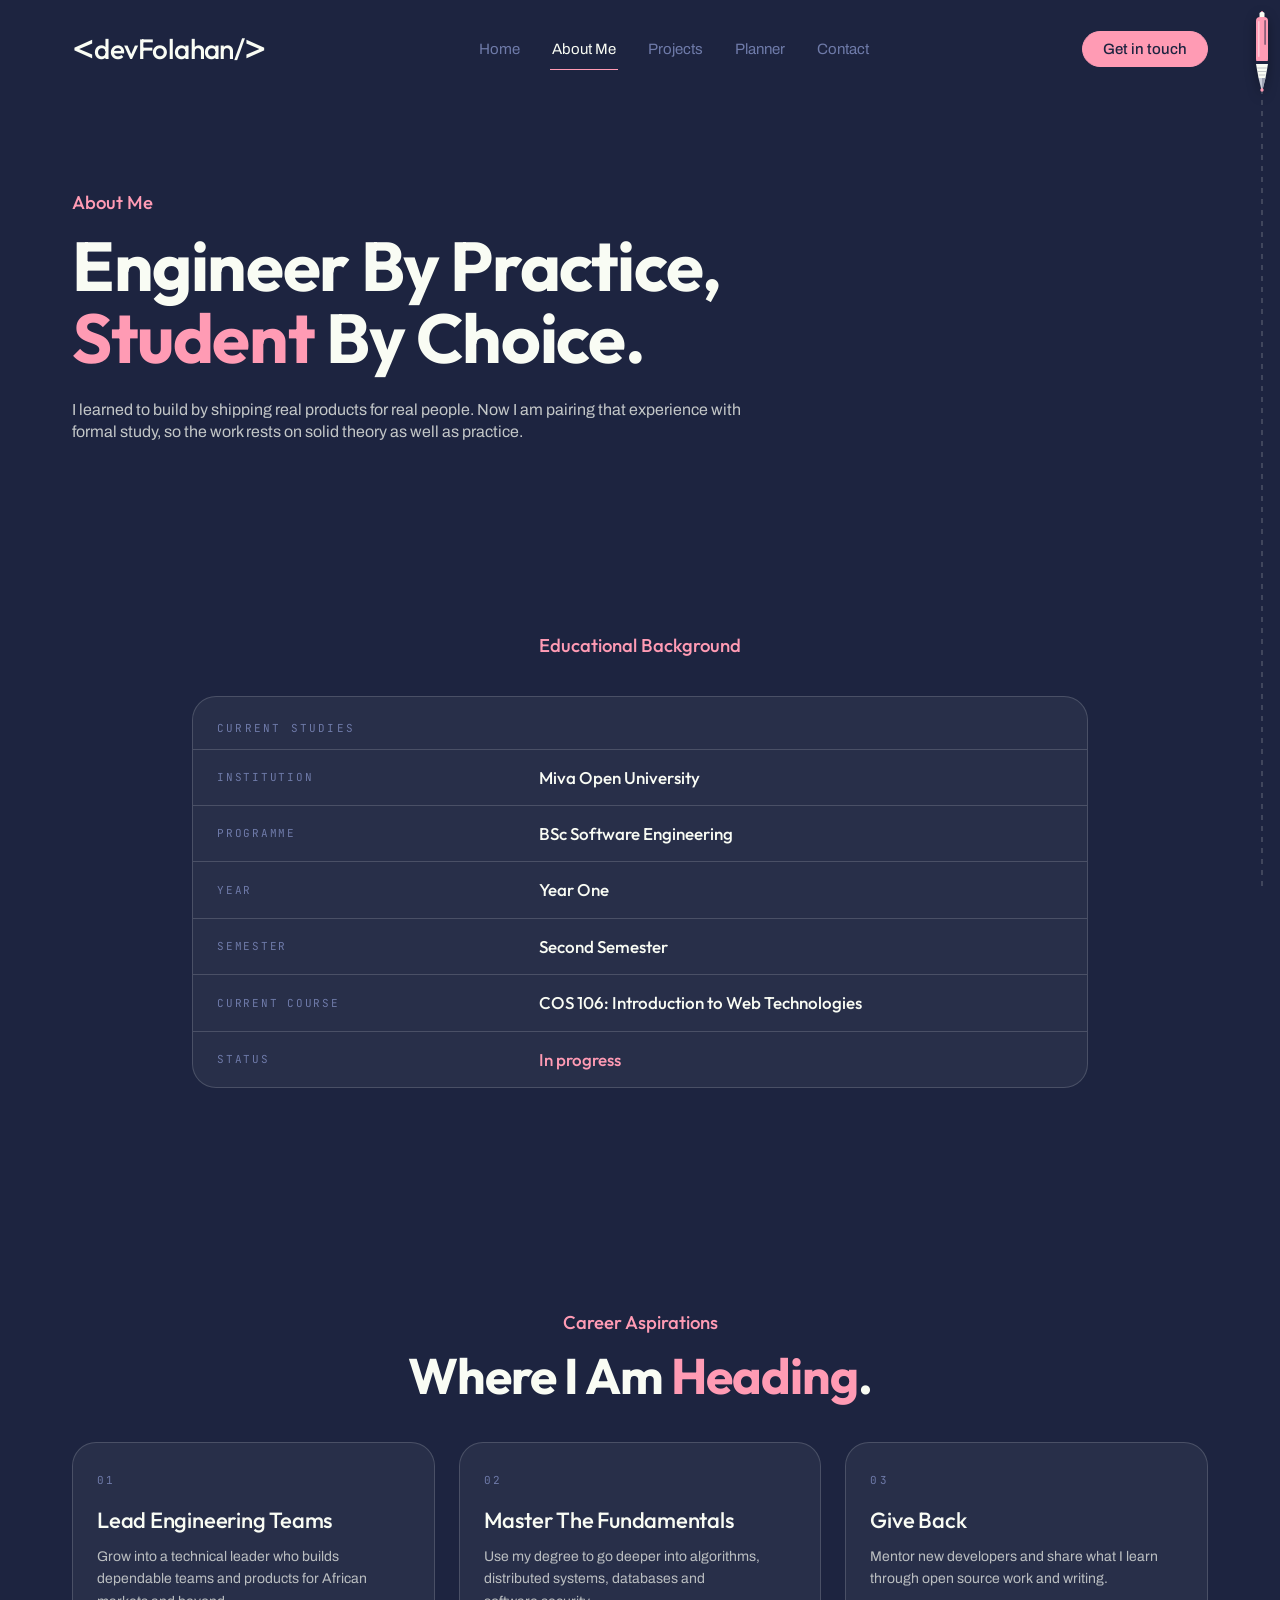
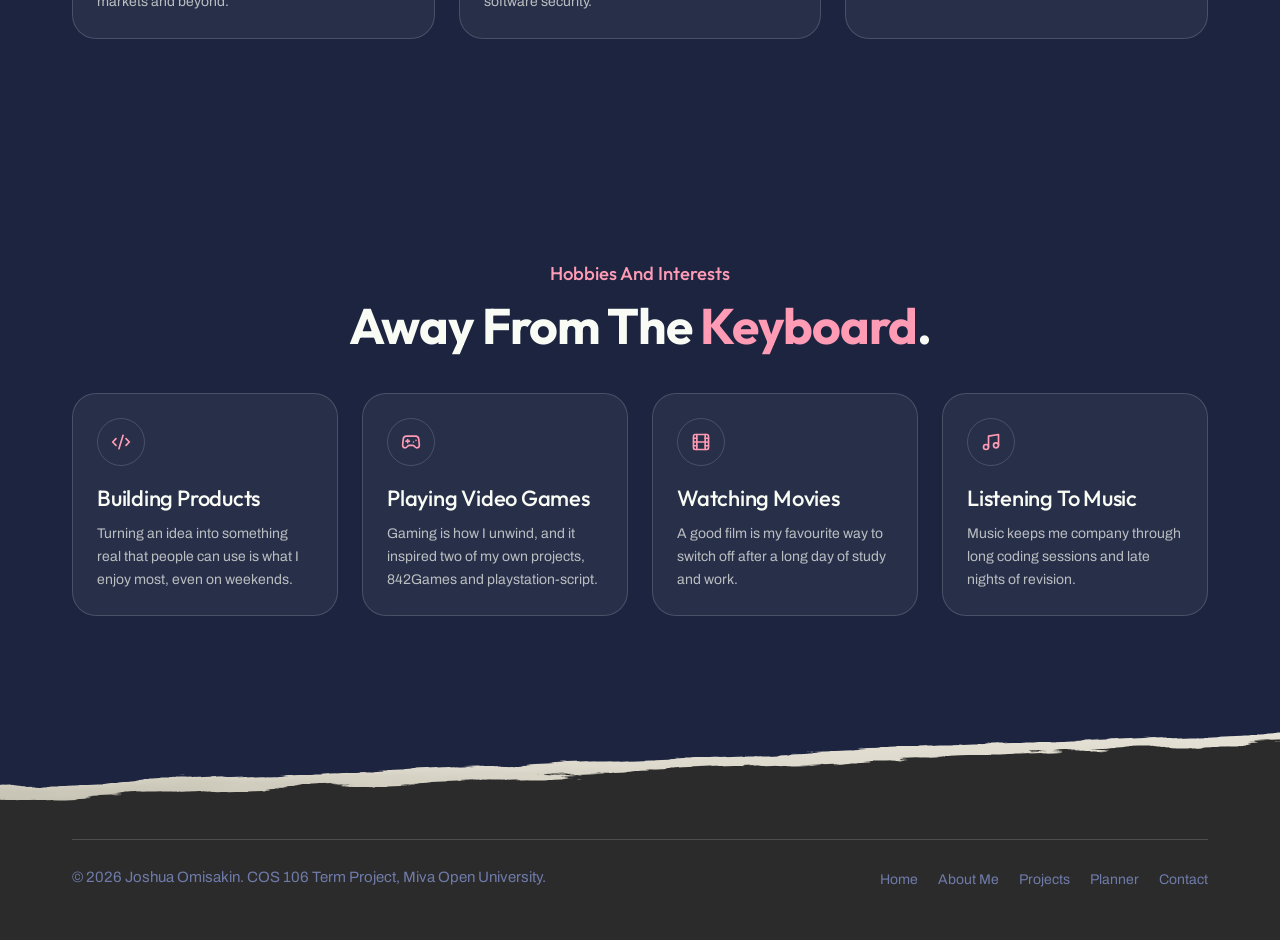
==== commit 370ae338: "Simplify pages and refine planner and contact layout" ====
--- a/about.html
+++ b/about.html
@@ -3,7 +3,7 @@
 <head>
   <meta charset="UTF-8">
   <meta name="viewport" content="width=device-width, initial-scale=1">
-  <meta name="description" content="Education, career aspirations, technical skills and hobbies of Joshua Omisakin.">
+  <meta name="description" content="Education, career aspirations and hobbies of Joshua Omisakin.">
   <meta name="theme-color" content="#1d2440">
   <title>About Me: Joshua Omisakin</title>
   <link rel="preconnect" href="https://fonts.googleapis.com">
@@ -11,7 +11,6 @@
   <link rel="stylesheet" href="https://fonts.googleapis.com/css2?family=Archivo:wght@400;500;600&amp;family=JetBrains+Mono:wght@400;500&amp;family=Outfit:wght@400;500;700&amp;display=swap">
   <link rel="stylesheet" href="css/style.css">
   <script src="js/main.js" defer></script>
-  <script src="js/toolkit.js" defer></script>
 </head>
 <body>
   <a class="skip-link" href="#main">Skip to content</a>
@@ -84,11 +83,9 @@
 
     <section class="section section-pad gutter" id="education">
       <div class="section-head">
-        <p class="type-eyebrow reveal">Educational Background</p>
-        <h2 class="type-h2 reveal" style="--delay: 0.06s">Where I <span class="text-accent">Study</span>.</h2>
-        <p class="type-body text-soft reveal" style="--delay: 0.12s">I am currently in my first year at Miva Open University, studying for a degree in software engineering.</p>
-      </div>
-      <div class="table-card reveal" style="--delay: 0.18s">
+        <h2 class="type-eyebrow reveal">Educational Background</h2>
+      </div>
+      <div class="table-card reveal" style="--delay: 0.06s">
         <table>
           <caption class="type-label">Current studies</caption>
           <tbody>
@@ -108,7 +105,7 @@
         <p class="type-eyebrow reveal">Career Aspirations</p>
         <h2 class="type-h2 reveal" style="--delay: 0.06s">Where I Am <span class="text-accent">Heading</span>.</h2>
       </div>
-      <ul class="card-row four">
+      <ul class="card-row">
           <li>
             <div class="reveal" style="--delay: 0.00s">
               <article class="card feature-card">
@@ -136,17 +133,6 @@
               <article class="card feature-card">
                 <div class="card-body card-body-pad">
                   <span class="type-label">03</span>
-                  <h3 class="type-h3">Make Travel Safer</h3>
-                  <p class="card-text">Take SafeRoute Africa to millions of people, so every traveller can know the road before they go.</p>
-                </div>
-              </article>
-            </div>
-          </li>
-          <li>
-            <div class="reveal" style="--delay: 0.18s">
-              <article class="card feature-card">
-                <div class="card-body card-body-pad">
-                  <span class="type-label">04</span>
                   <h3 class="type-h3">Give Back</h3>
                   <p class="card-text">Mentor new developers and share what I learn through open source work and writing.</p>
                 </div>
@@ -155,81 +141,6 @@
           </li>
       </ul>
     </section>
-
-    <div class="tear-into-alt steep" aria-hidden="true"></div>
-    <section class="section section-alt toolkit" id="skills">
-      <div class="section-head gutter reveal">
-        <p class="type-eyebrow">Technical Skills</p>
-        <h2 class="type-h2">What I <span class="text-accent">Build</span> With.</h2>
-      </div>
-      <div class="gutter">
-        <ul class="toolkit-field" aria-label="Technical skills">
-          <li style="transform: translate3d(0px, 0px, 0)"><svg viewBox="0 0 24 24" aria-hidden="true" style="color: #3178C6"><path d="M1.125 0C.502 0 0 .502 0 1.125v21.75C0 23.498.502 24 1.125 24h21.75c.623 0 1.125-.502 1.125-1.125V1.125C24 .502 23.498 0 22.875 0zm17.363 9.75c.612 0 1.154.037 1.627.111a6.38 6.38 0 0 1 1.306.34v2.458a3.95 3.95 0 0 0-.643-.361 5.093 5.093 0 0 0-.717-.26 5.453 5.453 0 0 0-1.426-.2c-.3 0-.573.028-.819.086a2.1 2.1 0 0 0-.623.242c-.17.104-.3.229-.393.374a.888.888 0 0 0-.14.49c0 .196.053.373.156.529.104.156.252.304.443.444s.423.276.696.41c.273.135.582.274.926.416.47.197.892.407 1.266.628.374.222.695.473.963.753.268.279.472.598.614.957.142.359.214.776.214 1.253 0 .657-.125 1.21-.373 1.656a3.033 3.033 0 0 1-1.012 1.085 4.38 4.38 0 0 1-1.487.596c-.566.12-1.163.18-1.79.18a9.916 9.916 0 0 1-1.84-.164 5.544 5.544 0 0 1-1.512-.493v-2.63a5.033 5.033 0 0 0 3.237 1.2c.333 0 .624-.03.872-.09.249-.06.456-.144.623-.25.166-.108.29-.234.373-.38a1.023 1.023 0 0 0-.074-1.089 2.12 2.12 0 0 0-.537-.5 5.597 5.597 0 0 0-.807-.444 27.72 27.72 0 0 0-1.007-.436c-.918-.383-1.602-.852-2.053-1.405-.45-.553-.676-1.222-.676-2.005 0-.614.123-1.141.369-1.582.246-.441.58-.804 1.004-1.089a4.494 4.494 0 0 1 1.47-.629 7.536 7.536 0 0 1 1.77-.201zm-15.113.188h9.563v2.166H9.506v9.646H6.789v-9.646H3.375z"/></svg><span>TypeScript</span></li>
-          <li style="transform: translate3d(96px, 0px, 0)"><svg viewBox="0 0 24 24" aria-hidden="true" style="color: #F7DF1E"><path d="M0 0h24v24H0V0zm22.034 18.276c-.175-1.095-.888-2.015-3.003-2.873-.736-.345-1.554-.585-1.797-1.14-.091-.33-.105-.51-.046-.705.15-.646.915-.84 1.515-.66.39.12.75.42.976.9 1.034-.676 1.034-.676 1.755-1.125-.27-.42-.404-.601-.586-.78-.63-.705-1.469-1.065-2.834-1.034l-.705.089c-.676.165-1.32.525-1.71 1.005-1.14 1.291-.811 3.541.569 4.471 1.365 1.02 3.361 1.244 3.616 2.205.24 1.17-.87 1.545-1.966 1.41-.811-.18-1.26-.586-1.755-1.336l-1.83 1.051c.21.48.45.689.81 1.109 1.74 1.756 6.09 1.666 6.871-1.004.029-.09.24-.705.074-1.65l.046.067zm-8.983-7.245h-2.248c0 1.938-.009 3.864-.009 5.805 0 1.232.063 2.363-.138 2.711-.33.689-1.18.601-1.566.48-.396-.196-.597-.466-.83-.855-.063-.105-.11-.196-.127-.196l-1.825 1.125c.305.63.75 1.172 1.324 1.517.855.51 2.004.675 3.207.405.783-.226 1.458-.691 1.811-1.411.51-.93.402-2.07.397-3.346.012-2.054 0-4.109 0-6.179l.004-.056z"/></svg><span>JavaScript</span></li>
-          <li style="transform: translate3d(192px, 0px, 0)"><svg viewBox="0 0 128 128" aria-hidden="true" style="color: #ea2d2e"><path d="M47.617 98.12c-19.192 5.362 11.677 16.439 36.115 5.969-4.003-1.556-6.874-3.351-6.874-3.351-10.897 2.06-15.952 2.222-25.844 1.092-8.164-.935-3.397-3.71-3.397-3.71zm33.189-10.46c-14.444 2.779-22.787 2.69-33.354 1.6-8.171-.845-2.822-4.805-2.822-4.805-21.137 7.016 11.767 14.977 41.309 6.336-3.14-1.106-5.133-3.131-5.133-3.131zm11.319-60.575c.001 0-42.731 10.669-22.323 34.187 6.024 6.935-1.58 13.17-1.58 13.17s15.289-7.891 8.269-17.777c-6.559-9.215-11.587-13.793 15.634-29.58zm9.998 81.144s3.529 2.91-3.888 5.159c-14.102 4.272-58.706 5.56-71.095.171-4.45-1.938 3.899-4.625 6.526-5.192 2.739-.593 4.303-.485 4.303-.485-4.952-3.487-32.013 6.85-13.742 9.815 49.821 8.076 90.817-3.637 77.896-9.468zM85 77.896c2.395-1.634 5.703-3.053 5.703-3.053s-9.424 1.685-18.813 2.474c-11.494.964-23.823 1.154-30.012.326-14.652-1.959 8.033-7.348 8.033-7.348s-8.812-.596-19.644 4.644C17.455 81.134 61.958 83.958 85 77.896zm5.609 15.145c-.108.29-.468.616-.468.616 31.273-8.221 19.775-28.979 4.822-23.725-1.312.464-2 1.543-2 1.543s.829-.334 2.678-.72c7.559-1.575 18.389 10.119-5.032 22.286zM64.181 70.069c-4.614-10.429-20.26-19.553.007-35.559C89.459 14.563 76.492 1.587 76.492 1.587c5.23 20.608-18.451 26.833-26.999 39.667-5.821 8.745 2.857 18.142 14.688 28.815zm27.274 51.748c-19.187 3.612-42.854 3.191-56.887.874 0 0 2.874 2.38 17.646 3.331 22.476 1.437 57-.8 57.816-11.436.001 0-1.57 4.032-18.575 7.231z"/></svg><span>Java</span></li>
-          <li style="transform: translate3d(288px, 0px, 0)"><svg viewBox="0 0 24 24" aria-hidden="true" style="color: #3776AB"><path d="M14.25.18l.9.2.73.26.59.3.45.32.34.34.25.34.16.33.1.3.04.26.02.2-.01.13V8.5l-.05.63-.13.55-.21.46-.26.38-.3.31-.33.25-.35.19-.35.14-.33.1-.3.07-.26.04-.21.02H8.77l-.69.05-.59.14-.5.22-.41.27-.33.32-.27.35-.2.36-.15.37-.1.35-.07.32-.04.27-.02.21v3.06H3.17l-.21-.03-.28-.07-.32-.12-.35-.18-.36-.26-.36-.36-.35-.46-.32-.59-.28-.73-.21-.88-.14-1.05-.05-1.23.06-1.22.16-1.04.24-.87.32-.71.36-.57.4-.44.42-.33.42-.24.4-.16.36-.1.32-.05.24-.01h.16l.06.01h8.16v-.83H6.18l-.01-2.75-.02-.37.05-.34.11-.31.17-.28.25-.26.31-.23.38-.2.44-.18.51-.15.58-.12.64-.1.71-.06.77-.04.84-.02 1.27.05zm-6.3 1.98l-.23.33-.08.41.08.41.23.34.33.22.41.09.41-.09.33-.22.23-.34.08-.41-.08-.41-.23-.33-.33-.22-.41-.09-.41.09zm13.09 3.95l.28.06.32.12.35.18.36.27.36.35.35.47.32.59.28.73.21.88.14 1.04.05 1.23-.06 1.23-.16 1.04-.24.86-.32.71-.36.57-.4.45-.42.33-.42.24-.4.16-.36.09-.32.05-.24.02-.16-.01h-8.22v.82h5.84l.01 2.76.02.36-.05.34-.11.31-.17.29-.25.25-.31.24-.38.2-.44.17-.51.15-.58.13-.64.09-.71.07-.77.04-.84.01-1.27-.04-1.07-.14-.9-.2-.73-.25-.59-.3-.45-.33-.34-.34-.25-.34-.16-.33-.1-.3-.04-.25-.02-.2.01-.13v-5.34l.05-.64.13-.54.21-.46.26-.38.3-.32.33-.24.35-.2.35-.14.33-.1.3-.06.26-.04.21-.02.13-.01h5.84l.69-.05.59-.14.5-.21.41-.28.33-.32.27-.35.2-.36.15-.36.1-.35.07-.32.04-.28.02-.21V6.07h2.09l.14.01zm-6.47 14.25l-.23.33-.08.41.08.41.23.33.33.23.41.08.41-.08.33-.23.23-.33.08-.41-.08-.41-.23-.33-.33-.23-.41-.08-.41.08z"/></svg><span>Python</span></li>
-          <li style="transform: translate3d(384px, 0px, 0)"><svg viewBox="0 0 24 24" aria-hidden="true" style="color: #00ADD8"><path d="M1.811 10.231c-.047 0-.058-.023-.035-.059l.246-.315c.023-.035.081-.058.128-.058h4.172c.046 0 .058.035.035.07l-.199.303c-.023.036-.082.07-.117.07zM.047 11.306c-.047 0-.059-.023-.035-.058l.245-.316c.023-.035.082-.058.129-.058h5.328c.047 0 .07.035.058.07l-.093.28c-.012.047-.058.07-.105.07zm2.828 1.075c-.047 0-.059-.035-.035-.07l.163-.292c.023-.035.07-.07.117-.07h2.337c.047 0 .07.035.07.082l-.023.28c0 .047-.047.082-.082.082zm12.129-2.36c-.736.187-1.239.327-1.963.514-.176.046-.187.058-.34-.117-.174-.199-.303-.327-.548-.444-.737-.362-1.45-.257-2.115.175-.795.514-1.204 1.274-1.192 2.22.011.935.654 1.706 1.577 1.835.795.105 1.46-.175 1.987-.77.105-.13.198-.27.315-.434H10.47c-.245 0-.304-.152-.222-.35.152-.362.432-.97.596-1.274a.315.315 0 01.292-.187h4.253c-.023.316-.023.631-.07.947a4.983 4.983 0 01-.958 2.29c-.841 1.11-1.94 1.8-3.33 1.986-1.145.152-2.209-.07-3.143-.77-.865-.655-1.356-1.52-1.484-2.595-.152-1.274.222-2.419.993-3.424.83-1.086 1.928-1.776 3.272-2.02 1.098-.2 2.15-.07 3.096.571.62.41 1.063.97 1.356 1.648.07.105.023.164-.117.2m3.868 6.461c-1.064-.024-2.034-.328-2.852-1.029a3.665 3.665 0 01-1.262-2.255c-.21-1.32.152-2.489.947-3.529.853-1.122 1.881-1.706 3.272-1.95 1.192-.21 2.314-.095 3.33.595.923.63 1.496 1.484 1.648 2.605.198 1.578-.257 2.863-1.344 3.962-.771.783-1.718 1.273-2.805 1.495-.315.06-.63.07-.934.106zm2.78-4.72c-.011-.153-.011-.27-.034-.387-.21-1.157-1.274-1.81-2.384-1.554-1.087.245-1.788.935-2.045 2.033-.21.912.234 1.835 1.075 2.21.643.28 1.285.244 1.905-.07.923-.48 1.425-1.228 1.484-2.233z"/></svg><span>Go</span></li>
-          <li style="transform: translate3d(480px, 0px, 0)"><svg viewBox="0 0 24 24" aria-hidden="true" style="color: rgb(183, 183, 183)"><path d="M23.8346 11.7033l-1.0073-.6236a13.7268 13.7268 0 00-.0283-.2936l.8656-.8069a.3483.3483 0 00-.1154-.578l-1.1066-.414a8.4958 8.4958 0 00-.087-.2856l.6904-.9587a.3462.3462 0 00-.2257-.5446l-1.1663-.1894a9.3574 9.3574 0 00-.1407-.2622l.49-1.0761a.3437.3437 0 00-.0274-.3361.3486.3486 0 00-.3006-.154l-1.1845.0416a6.7444 6.7444 0 00-.1873-.2268l.2723-1.153a.3472.3472 0 00-.417-.4172l-1.1532.2724a14.0183 14.0183 0 00-.2278-.1873l.0415-1.1845a.3442.3442 0 00-.49-.328l-1.076.491c-.0872-.0476-.1742-.0952-.2623-.1407l-.1903-1.1673A.3483.3483 0 0016.256.955l-.9597.6905a8.4867 8.4867 0 00-.2855-.086l-.414-1.1066a.3483.3483 0 00-.5781-.1154l-.8069.8666a9.2936 9.2936 0 00-.2936-.0284L12.2946.1683a.3462.3462 0 00-.5892 0l-.6236 1.0073a13.7383 13.7383 0 00-.2936.0284L9.9803.3374a.3462.3462 0 00-.578.1154l-.4141 1.1065c-.0962.0274-.1903.0567-.2855.086L7.744.955a.3483.3483 0 00-.5447.2258L7.009 2.348a9.3574 9.3574 0 00-.2622.1407l-1.0762-.491a.3462.3462 0 00-.49.328l.0416 1.1845a7.9826 7.9826 0 00-.2278.1873L3.8413 3.425a.3472.3472 0 00-.4171.4171l.2713 1.1531c-.0628.075-.1255.1509-.1863.2268l-1.1845-.0415a.3462.3462 0 00-.328.49l.491 1.0761a9.167 9.167 0 00-.1407.2622l-1.1662.1894a.3483.3483 0 00-.2258.5446l.6904.9587a13.303 13.303 0 00-.087.2855l-1.1065.414a.3483.3483 0 00-.1155.5781l.8656.807a9.2936 9.2936 0 00-.0283.2935l-1.0073.6236a.3442.3442 0 000 .5892l1.0073.6236c.008.0982.0182.1964.0283.2936l-.8656.8079a.3462.3462 0 00.1155.578l1.1065.4141c.0273.0962.0567.1914.087.2855l-.6904.9587a.3452.3452 0 00.2268.5447l1.1662.1893c.0456.088.0922.1751.1408.2622l-.491 1.0762a.3462.3462 0 00.328.49l1.1834-.0415c.0618.0769.1235.1528.1873.2277l-.2713 1.1541a.3462.3462 0 00.4171.4161l1.153-.2713c.075.0638.151.1255.2279.1863l-.0415 1.1845a.3442.3442 0 00.49.327l1.0761-.49c.087.0486.1741.0951.2622.1407l.1903 1.1662a.3483.3483 0 00.5447.2268l.9587-.6904a9.299 9.299 0 00.2855.087l.414 1.1066a.3452.3452 0 00.5781.1154l.8079-.8656c.0972.0111.1954.0203.2936.0294l.6236 1.0073a.3472.3472 0 00.5892 0l.6236-1.0073c.0982-.0091.1964-.0183.2936-.0294l.8069.8656a.3483.3483 0 00.578-.1154l.4141-1.1066a8.4626 8.4626 0 00.2855-.087l.9587.6904a.3452.3452 0 00.5447-.2268l.1903-1.1662c.088-.0456.1751-.0931.2622-.1407l1.0762.49a.3472.3472 0 00.49-.327l-.0415-1.1845a6.7267 6.7267 0 00.2267-.1863l1.1531.2713a.3472.3472 0 00.4171-.416l-.2713-1.1542c.0628-.0749.1255-.1508.1863-.2278l1.1845.0415a.3442.3442 0 00.328-.49l-.49-1.076c.0475-.0872.0951-.1742.1407-.2623l1.1662-.1893a.3483.3483 0 00.2258-.5447l-.6904-.9587.087-.2855 1.1066-.414a.3462.3462 0 00.1154-.5781l-.8656-.8079c.0101-.0972.0202-.1954.0283-.2936l1.0073-.6236a.3442.3442 0 000-.5892zm-6.7413 8.3551a.7138.7138 0 01.2986-1.396.714.714 0 11-.2997 1.396zm-.3422-2.3142a.649.649 0 00-.7715.5l-.3573 1.6685c-1.1035.501-2.3285.7795-3.6193.7795a8.7368 8.7368 0 01-3.6951-.814l-.3574-1.6684a.648.648 0 00-.7714-.499l-1.473.3158a8.7216 8.7216 0 01-.7613-.898h7.1676c.081 0 .1356-.0141.1356-.088v-2.536c0-.074-.0536-.0881-.1356-.0881h-2.0966v-1.6077h2.2677c.2065 0 1.1065.0587 1.394 1.2088.0901.3533.2875 1.5044.4232 1.8729.1346.413.6833 1.2381 1.2685 1.2381h3.5716a.7492.7492 0 00.1296-.0131 8.7874 8.7874 0 01-.8119.9526zM6.8369 20.024a.714.714 0 11-.2997-1.396.714.714 0 01.2997 1.396zM4.1177 8.9972a.7137.7137 0 11-1.304.5791.7137.7137 0 011.304-.579zm-.8352 1.9813l1.5347-.6824a.65.65 0 00.33-.8585l-.3158-.7147h1.2432v5.6025H3.5669a8.7753 8.7753 0 01-.2834-3.348zm6.7343-.5437V8.7836h2.9601c.153 0 1.0792.1772 1.0792.8697 0 .575-.7107.7815-1.2948.7815zm10.7574 1.4862c0 .2187-.008.4363-.0243.651h-.9c-.09 0-.1265.0586-.1265.1477v.413c0 .973-.5487 1.1846-1.0296 1.2382-.4576.0517-.9648-.1913-1.0275-.4717-.2704-1.5186-.7198-1.8436-1.4305-2.4034.8817-.5599 1.799-1.386 1.799-2.4915 0-1.1936-.819-1.9458-1.3769-2.3153-.7825-.5163-1.6491-.6195-1.883-.6195H5.4682a8.7651 8.7651 0 014.907-2.7699l1.0974 1.151a.648.648 0 00.9182.0213l1.227-1.1743a8.7753 8.7753 0 016.0044 4.2762l-.8403 1.8982a.652.652 0 00.33.8585l1.6178.7188c.0283.2875.0425.577.0425.8717zm-9.3006-9.5993a.7128.7128 0 11.984 1.0316.7137.7137 0 01-.984-1.0316zm8.3389 6.71a.7107.7107 0 01.9395-.3625.7137.7137 0 11-.9405.3635z"/></svg><span>Rust</span></li>
-          <li style="transform: translate3d(576px, 0px, 0)"><svg viewBox="0 0 24 24" aria-hidden="true" style="color: rgb(195, 195, 195)"><path d="M4.409 6.608L7.981.255l3.572 6.353H4.409zM8.411 0l3.569 6.348L15.552 0H8.411zm4.036 17.392l3.572 6.354 3.575-6.354h-7.147zm-.608-10.284h-7.43l3.715 6.605 3.715-6.605zm.428-.25h7.428L15.982.255l-3.715 6.603zM15.589 24l-3.569-6.349L8.448 24h7.141zm-3.856-6.858H4.306l3.712 6.603 3.715-6.603zm.428-.25h7.433l-3.718-6.605-3.715 6.605z"/></svg><span>Solidity</span></li>
-          <li style="transform: translate3d(672px, 0px, 0)"><svg viewBox="0 0 24 24" aria-hidden="true" style="color: #7F52FF"><path d="M24 24H0V0h24L12 12Z"/></svg><span>Kotlin</span></li>
-          <li style="transform: translate3d(0px, 104px, 0)"><svg viewBox="0 0 24 24" aria-hidden="true" style="color: #E34F26"><path d="M1.5 0h21l-1.91 21.563L11.977 24l-8.564-2.438L1.5 0zm7.031 9.75l-.232-2.718 10.059.003.23-2.622L5.412 4.41l.698 8.01h9.126l-.326 3.426-2.91.804-2.955-.81-.188-2.11H6.248l.33 4.171L12 19.351l5.379-1.443.744-8.157H8.531z"/></svg><span>HTML</span></li>
-          <li style="transform: translate3d(96px, 104px, 0)"><svg viewBox="0 0 24 24" aria-hidden="true" style="color: rgb(206, 195, 217)"><path d="M0 0v20.16A3.84 3.84 0 0 0 3.84 24h16.32A3.84 3.84 0 0 0 24 20.16V3.84A3.84 3.84 0 0 0 20.16 0Zm14.256 13.08c1.56 0 2.28 1.08 2.304 2.64h-1.608c.024-.288-.048-.6-.144-.84-.096-.192-.288-.264-.552-.264-.456 0-.696.264-.696.84-.024.576.288.888.768 1.08.72.288 1.608.744 1.92 1.296q.432.648.432 1.656c0 1.608-.912 2.592-2.496 2.592-1.656 0-2.4-1.032-2.424-2.688h1.68c0 .792.264 1.176.792 1.176.264 0 .456-.072.552-.24.192-.312.24-1.176-.048-1.512-.312-.408-.912-.6-1.32-.816q-.828-.396-1.224-.936c-.24-.36-.36-.888-.36-1.536 0-1.44.936-2.472 2.424-2.448m5.4 0c1.584 0 2.304 1.08 2.328 2.64h-1.608c0-.288-.048-.6-.168-.84-.096-.192-.264-.264-.528-.264-.48 0-.72.264-.72.84s.288.888.792 1.08c.696.288 1.608.744 1.92 1.296.264.432.408.984.408 1.656.024 1.608-.888 2.592-2.472 2.592-1.68 0-2.424-1.056-2.448-2.688h1.68c0 .744.264 1.176.792 1.176.264 0 .456-.072.552-.24.216-.312.264-1.176-.048-1.512-.288-.408-.888-.6-1.32-.816-.552-.264-.96-.576-1.2-.936s-.36-.888-.36-1.536c-.024-1.44.912-2.472 2.4-2.448m-11.031.018c.711-.006 1.419.198 1.839.63.432.432.672 1.128.648 1.992H9.336c.024-.456-.096-.792-.432-.96-.312-.144-.768-.048-.888.24-.12.264-.192.576-.168.864v3.504c0 .744.264 1.128.768 1.128a.65.65 0 0 0 .552-.264c.168-.24.192-.552.168-.84h1.776c.096 1.632-.984 2.712-2.568 2.688-1.536 0-2.496-.864-2.472-2.472v-4.032c0-.816.24-1.44.696-1.848.432-.408 1.146-.624 1.857-.63"/></svg><span>CSS</span></li>
-          <li style="transform: translate3d(192px, 104px, 0)"><svg viewBox="0 0 24 24" aria-hidden="true" style="color: #5FA04E"><path d="M11.998,24c-0.321,0-0.641-0.084-0.922-0.247l-2.936-1.737c-0.438-0.245-0.224-0.332-0.08-0.383 c0.585-0.203,0.703-0.25,1.328-0.604c0.065-0.037,0.151-0.023,0.218,0.017l2.256,1.339c0.082,0.045,0.197,0.045,0.272,0l8.795-5.076 c0.082-0.047,0.134-0.141,0.134-0.238V6.921c0-0.099-0.053-0.192-0.137-0.242l-8.791-5.072c-0.081-0.047-0.189-0.047-0.271,0 L3.075,6.68C2.99,6.729,2.936,6.825,2.936,6.921v10.15c0,0.097,0.054,0.189,0.139,0.235l2.409,1.392 c1.307,0.654,2.108-0.116,2.108-0.89V7.787c0-0.142,0.114-0.253,0.256-0.253h1.115c0.139,0,0.255,0.112,0.255,0.253v10.021 c0,1.745-0.95,2.745-2.604,2.745c-0.508,0-0.909,0-2.026-0.551L2.28,18.675c-0.57-0.329-0.922-0.945-0.922-1.604V6.921 c0-0.659,0.353-1.275,0.922-1.603l8.795-5.082c0.557-0.315,1.296-0.315,1.848,0l8.794,5.082c0.57,0.329,0.924,0.944,0.924,1.603 v10.15c0,0.659-0.354,1.273-0.924,1.604l-8.794,5.078C12.643,23.916,12.324,24,11.998,24z M19.099,13.993 c0-1.9-1.284-2.406-3.987-2.763c-2.731-0.361-3.009-0.548-3.009-1.187c0-0.528,0.235-1.233,2.258-1.233 c1.807,0,2.473,0.389,2.747,1.607c0.024,0.115,0.129,0.199,0.247,0.199h1.141c0.071,0,0.138-0.031,0.186-0.081 c0.048-0.054,0.074-0.123,0.067-0.196c-0.177-2.098-1.571-3.076-4.388-3.076c-2.508,0-4.004,1.058-4.004,2.833 c0,1.925,1.488,2.457,3.895,2.695c2.88,0.282,3.103,0.703,3.103,1.269c0,0.983-0.789,1.402-2.642,1.402 c-2.327,0-2.839-0.584-3.011-1.742c-0.02-0.124-0.126-0.215-0.253-0.215h-1.137c-0.141,0-0.254,0.112-0.254,0.253 c0,1.482,0.806,3.248,4.655,3.248C17.501,17.007,19.099,15.91,19.099,13.993z"/></svg><span>Node.js</span></li>
-          <li style="transform: translate3d(288px, 104px, 0)"><svg viewBox="0 0 24 24" aria-hidden="true" style="color: rgb(186, 186, 186)"><path d="M12.262 16.666h1.146l6.975-9.325H19.22zm9.778 1.441v.004l-4.334-5.706-.557.74 4.873 6.682H.945V4.173h9.505l5.026 6.7.574-.772-4.374-5.928h.003l-.719-.945H0v17.544h24zM10.917 8.705a3.8 3.8 0 0 0-1.292-1.183q-.796-.45-1.916-.45c-.746 0-1.37.14-1.906.424a3.76 3.76 0 0 0-1.31 1.12 4.9 4.9 0 0 0-.75 1.581 7.17 7.17 0 0 0 0 3.696c.148.567.402 1.101.75 1.573a3.5 3.5 0 0 0 1.31 1.066q.803.39 1.906.389 1.77 0 2.739-.868.966-.867 1.328-2.457h-1.139q-.271 1.084-.977 1.734-.704.651-1.952.65-.812 0-1.392-.342a3.1 3.1 0 0 1-.957-.869 3.5 3.5 0 0 1-.551-1.182 5 5 0 0 1-.17-1.133 9 9 0 0 0-.015-.286 4.5 4.5 0 0 1 .015-.829c.047-.418.147-.83.296-1.223A3.7 3.7 0 0 1 5.54 9.05a2.9 2.9 0 0 1 .922-.742q.541-.28 1.246-.28c.47 0 .869.093 1.23.28q.541.281.922.742.379.461.587 1.057t.225 1.246H5.625l.004.957h6.182a7.3 7.3 0 0 0-.18-1.924 4.9 4.9 0 0 0-.715-1.68z"/></svg><span>Express</span></li>
-          <li style="transform: translate3d(384px, 104px, 0)"><svg viewBox="0 0 24 24" aria-hidden="true" style="color: #6DB33F"><path d="m23.693 10.7058-4.73-8.1844c-.4094-.7106-1.4166-1.2942-2.2402-1.2942H7.2725c-.819 0-1.8308.5836-2.2402 1.2942L.307 10.7058c-.4095.7106-.4095 1.873 0 2.5837l4.7252 8.189c.4094.7107 1.4166 1.2943 2.2402 1.2943h9.455c.819 0 1.826-.5836 2.2402-1.2942l4.7252-8.189c.4095-.7107.4095-1.8732 0-2.5838zM10.9763 5.7547c0-.5365.4377-.9742.9742-.9742s.9742.4377.9742.9742v5.8217c0 .5366-.4377.9742-.9742.9742s-.9742-.4376-.9742-.9742zm.9742 12.4294c-3.6427 0-6.6077-2.965-6.6077-6.6077.0047-2.0896.993-4.0521 2.6685-5.304a.8657.8657 0 0 1 1.2142.1788.8657.8657 0 0 1-.1788 1.2143c-2.1602 1.6048-2.612 4.6592-1.0072 6.8194 1.6049 2.1603 4.6593 2.612 6.8195 1.0072 1.2378-.9177 1.9673-2.372 1.9673-3.9157a4.8972 4.8972 0 0 0-1.9861-3.925c-.386-.2824-.466-.8284-.1836-1.2143.2824-.386.8283-.466 1.2143-.1835 1.6895 1.2471 2.6826 3.2238 2.6873 5.3228 0 3.6474-2.965 6.6077-6.6077 6.6077z"/></svg><span>Spring Boot</span></li>
-          <li style="transform: translate3d(480px, 104px, 0)"><svg viewBox="0 0 24 24" aria-hidden="true" style="color: #4169E1"><path d="M23.5594 14.7228a.5269.5269 0 0 0-.0563-.1191c-.139-.2632-.4768-.3418-1.0074-.2321-1.6533.3411-2.2935.1312-2.5256-.0191 1.342-2.0482 2.445-4.522 3.0411-6.8297.2714-1.0507.7982-3.5237.1222-4.7316a1.5641 1.5641 0 0 0-.1509-.235C21.6931.9086 19.8007.0248 17.5099.0005c-1.4947-.0158-2.7705.3461-3.1161.4794a9.449 9.449 0 0 0-.5159-.0816 8.044 8.044 0 0 0-1.3114-.1278c-1.1822-.0184-2.2038.2642-3.0498.8406-.8573-.3211-4.7888-1.645-7.2219.0788C.9359 2.1526.3086 3.8733.4302 6.3043c.0409.818.5069 3.334 1.2423 5.7436.4598 1.5065.9387 2.7019 1.4334 3.582.553.9942 1.1259 1.5933 1.7143 1.7895.4474.1491 1.1327.1441 1.8581-.7279.8012-.9635 1.5903-1.8258 1.9446-2.2069.4351.2355.9064.3625 1.39.3772a.0569.0569 0 0 0 .0004.0041 11.0312 11.0312 0 0 0-.2472.3054c-.3389.4302-.4094.5197-1.5002.7443-.3102.064-1.1344.2339-1.1464.8115-.0025.1224.0329.2309.0919.3268.2269.4231.9216.6097 1.015.6331 1.3345.3335 2.5044.092 3.3714-.6787-.017 2.231.0775 4.4174.3454 5.0874.2212.5529.7618 1.9045 2.4692 1.9043.2505 0 .5263-.0291.8296-.0941 1.7819-.3821 2.5557-1.1696 2.855-2.9059.1503-.8707.4016-2.8753.5388-4.1012.0169-.0703.0357-.1207.057-.1362.0007-.0005.0697-.0471.4272.0307a.3673.3673 0 0 0 .0443.0068l.2539.0223.0149.001c.8468.0384 1.9114-.1426 2.5312-.4308.6438-.2988 1.8057-1.0323 1.5951-1.6698zM2.371 11.8765c-.7435-2.4358-1.1779-4.8851-1.2123-5.5719-.1086-2.1714.4171-3.6829 1.5623-4.4927 1.8367-1.2986 4.8398-.5408 6.108-.13-.0032.0032-.0066.0061-.0098.0094-2.0238 2.044-1.9758 5.536-1.9708 5.7495-.0002.0823.0066.1989.0162.3593.0348.5873.0996 1.6804-.0735 2.9184-.1609 1.1504.1937 2.2764.9728 3.0892.0806.0841.1648.1631.2518.2374-.3468.3714-1.1004 1.1926-1.9025 2.1576-.5677.6825-.9597.5517-1.0886.5087-.3919-.1307-.813-.5871-1.2381-1.3223-.4796-.839-.9635-2.0317-1.4155-3.5126zm6.0072 5.0871c-.1711-.0428-.3271-.1132-.4322-.1772.0889-.0394.2374-.0902.4833-.1409 1.2833-.2641 1.4815-.4506 1.9143-1.0002.0992-.126.2116-.2687.3673-.4426a.3549.3549 0 0 0 .0737-.1298c.1708-.1513.2724-.1099.4369-.0417.156.0646.3078.26.3695.4752.0291.1016.0619.2945-.0452.4444-.9043 1.2658-2.2216 1.2494-3.1676 1.0128zm2.094-3.988-.0525.141c-.133.3566-.2567.6881-.3334 1.003-.6674-.0021-1.3168-.2872-1.8105-.8024-.6279-.6551-.9131-1.5664-.7825-2.5004.1828-1.3079.1153-2.4468.079-3.0586-.005-.0857-.0095-.1607-.0122-.2199.2957-.2621 1.6659-.9962 2.6429-.7724.4459.1022.7176.4057.8305.928.5846 2.7038.0774 3.8307-.3302 4.7363-.084.1866-.1633.3629-.2311.5454zm7.3637 4.5725c-.0169.1768-.0358.376-.0618.5959l-.146.4383a.3547.3547 0 0 0-.0182.1077c-.0059.4747-.054.6489-.115.8693-.0634.2292-.1353.4891-.1794 1.0575-.11 1.4143-.8782 2.2267-2.4172 2.5565-1.5155.3251-1.7843-.4968-2.0212-1.2217a6.5824 6.5824 0 0 0-.0769-.2266c-.2154-.5858-.1911-1.4119-.1574-2.5551.0165-.5612-.0249-1.9013-.3302-2.6462.0044-.2932.0106-.5909.019-.8918a.3529.3529 0 0 0-.0153-.1126 1.4927 1.4927 0 0 0-.0439-.208c-.1226-.4283-.4213-.7866-.7797-.9351-.1424-.059-.4038-.1672-.7178-.0869.067-.276.1831-.5875.309-.9249l.0529-.142c.0595-.16.134-.3257.213-.5012.4265-.9476 1.0106-2.2453.3766-5.1772-.2374-1.0981-1.0304-1.6343-2.2324-1.5098-.7207.0746-1.3799.3654-1.7088.5321a5.6716 5.6716 0 0 0-.1958.1041c.0918-1.1064.4386-3.1741 1.7357-4.4823a4.0306 4.0306 0 0 1 .3033-.276.3532.3532 0 0 0 .1447-.0644c.7524-.5706 1.6945-.8506 2.802-.8325.4091.0067.8017.0339 1.1742.081 1.939.3544 3.2439 1.4468 4.0359 2.3827.8143.9623 1.2552 1.9315 1.4312 2.4543-1.3232-.1346-2.2234.1268-2.6797.779-.9926 1.4189.543 4.1729 1.2811 5.4964.1353.2426.2522.4522.2889.5413.2403.5825.5515.9713.7787 1.2552.0696.087.1372.1714.1885.245-.4008.1155-1.1208.3825-1.0552 1.717-.0123.1563-.0423.4469-.0834.8148-.0461.2077-.0702.4603-.0994.7662zm.8905-1.6211c-.0405-.8316.2691-.9185.5967-1.0105a2.8566 2.8566 0 0 0 .135-.0406 1.202 1.202 0 0 0 .1342.103c.5703.3765 1.5823.4213 3.0068.1344-.2016.1769-.5189.3994-.9533.6011-.4098.1903-1.0957.333-1.7473.3636-.7197.0336-1.0859-.0807-1.1721-.151zm.5695-9.2712c-.0059.3508-.0542.6692-.1054 1.0017-.055.3576-.112.7274-.1264 1.1762-.0142.4368.0404.8909.0932 1.3301.1066.887.216 1.8003-.2075 2.7014a3.5272 3.5272 0 0 1-.1876-.3856c-.0527-.1276-.1669-.3326-.3251-.6162-.6156-1.1041-2.0574-3.6896-1.3193-4.7446.3795-.5427 1.3408-.5661 2.1781-.463zm.2284 7.0137a12.3762 12.3762 0 0 0-.0853-.1074l-.0355-.0444c.7262-1.1995.5842-2.3862.4578-3.4385-.0519-.4318-.1009-.8396-.0885-1.2226.0129-.4061.0666-.7543.1185-1.0911.0639-.415.1288-.8443.1109-1.3505.0134-.0531.0188-.1158.0118-.1902-.0457-.4855-.5999-1.938-1.7294-3.253-.6076-.7073-1.4896-1.4972-2.6889-2.0395.5251-.1066 1.2328-.2035 2.0244-.1859 2.0515.0456 3.6746.8135 4.8242 2.2824a.908.908 0 0 1 .0667.1002c.7231 1.3556-.2762 6.2751-2.9867 10.5405zm-8.8166-6.1162c-.025.1794-.3089.4225-.6211.4225a.5821.5821 0 0 1-.0809-.0056c-.1873-.026-.3765-.144-.5059-.3156-.0458-.0605-.1203-.178-.1055-.2844.0055-.0401.0261-.0985.0925-.1488.1182-.0894.3518-.1226.6096-.0867.3163.0441.6426.1938.6113.4186zm7.9305-.4114c.0111.0792-.049.201-.1531.3102-.0683.0717-.212.1961-.4079.2232a.5456.5456 0 0 1-.075.0052c-.2935 0-.5414-.2344-.5607-.3717-.024-.1765.2641-.3106.5611-.352.297-.0414.6111.0088.6356.1851z"/></svg><span>PostgreSQL</span></li>
-          <li style="transform: translate3d(576px, 104px, 0)"><svg viewBox="0 0 24 24" aria-hidden="true" style="color: #47A248"><path d="M17.193 9.555c-1.264-5.58-4.252-7.414-4.573-8.115-.28-.394-.53-.954-.735-1.44-.036.495-.055.685-.523 1.184-.723.566-4.438 3.682-4.74 10.02-.282 5.912 4.27 9.435 4.888 9.884l.07.05A73.49 73.49 0 0111.91 24h.481c.114-1.032.284-2.056.51-3.07.417-.296.604-.463.85-.693a11.342 11.342 0 003.639-8.464c.01-.814-.103-1.662-.197-2.218zm-5.336 8.195s0-8.291.275-8.29c.213 0 .49 10.695.49 10.695-.381-.045-.765-1.76-.765-2.405z"/></svg><span>MongoDB</span></li>
-          <li style="transform: translate3d(672px, 104px, 0)"><svg viewBox="0 0 24 24" aria-hidden="true" style="color: #6BA539"><path d="M21.039 0a2.959 2.959 0 00-2.65 4.274l-6.447 6.447a2.96 2.96 0 101.335 1.336l6.447-6.447A2.959 2.959 0 1021.04 0zM10.628 2.745c-.072 0-.143.003-.214.004-.072.002-.143.002-.215.005-.447.018-.893.064-1.335.138l-.03.005-.185.033-.105.02a7.718 7.718 0 00-.289.062l-.032.008a10.69 10.69 0 00-2.55.95l-.155.089c-.063.034-.125.07-.187.105-.046.027-.093.051-.14.079H5.19l-.01.005-.036.02v.002l.111.184 3.15 5.23a4.168 4.168 0 01.38-.202 4.294 4.294 0 011.628-.413c.071-.004.143-.008.214-.008zm.428.01v6.333c.325.034.647.103.96.209l4.66-4.66c-.173-.12-.348-.237-.528-.347l-.026-.015c-.056-.035-.112-.067-.168-.1l-.098-.056-.099-.055a12.735 12.735 0 00-.171-.092l-.027-.014a10.628 10.628 0 00-1.425-.617c-.69-.241-1.403-.41-2.128-.505l-.089-.012-.09-.01a6.56 6.56 0 00-.17-.019l-.049-.004-.204-.017a6.44 6.44 0 00-.255-.015c-.031-.003-.062-.003-.093-.004zM4.782 4.498a9.92 9.92 0 00-1.36 1.062l4.461 4.461.018.018c.049-.04.098-.078.149-.116l-.011-.018zm-1.67 1.36c-.05.05-.098.103-.147.154l-.149.155c-.33.357-.63.73-.902 1.118l-.039.056a10.588 10.588 0 00-.216.326 10.6 10.6 0 00-1.65 5.276l-.006.215-.003.214h6.317c0-.072.007-.143.01-.214.005-.072.006-.144.013-.215.081-.822.399-1.625.952-2.3.045-.055.096-.106.144-.16.048-.052.093-.107.144-.158zm16.255 1.464l-4.663 4.663c.106.312.175.634.21.959h6.332l-.004-.094a11.579 11.579 0 00-.032-.456l-.005-.052a13.044 13.044 0 00-.026-.241v-.009l-.033-.24v-.009a10.618 10.618 0 00-.327-1.493l-.003-.01a15.839 15.839 0 00-.07-.228l-.01-.03a14.111 14.111 0 00-.069-.204l-.02-.055a5.65 5.65 0 00-.153-.405 7.84 7.84 0 00-.093-.227 16.67 16.67 0 00-.063-.144l-.037-.081a13.776 13.776 0 00-.08-.171l-.024-.052-.096-.194-.014-.027a11.2 11.2 0 00-.112-.212l-.004-.008a10.615 10.615 0 00-.604-.98zm-4.43 6.05c0 .071-.006.142-.01.214-.003.072-.005.143-.012.214a4.29 4.29 0 01-.952 2.301c-.045.055-.096.107-.144.16-.048.053-.093.108-.144.159l4.467 4.467c.051-.051.099-.104.148-.155.05-.052.1-.103.148-.155.331-.358.633-.733.905-1.122l.032-.046.098-.144.085-.13.04-.063a10.597 10.597 0 001.647-5.272c.003-.071.004-.143.006-.214.001-.071.004-.143.004-.214zM.01 13.8l.004.093.01.179.005.076.017.206.005.046c.007.076.015.153.024.228l.003.022a9.605 9.605 0 00.033.248c.072.505.182 1.005.327 1.497l.002.006c.022.077.047.154.071.23l.004.014.005.014a15.737 15.737 0 00.153.439l.03.08.059.148a7.702 7.702 0 00.093.228l.062.14.038.084.078.169.027.054a10.677 10.677 0 00.225.441l.025.043 5.408-3.258.02-.012a4.314 4.314 0 01-.395-1.414h-.025zm.505 2.846l-.206.058.002.005zm6.425-1.052l-5.415 3.262c.083.139.17.273.259.406l.008.014.004.005.008.014h.001c.007.012.014.022.022.032l.001.002v.001a10.634 10.634 0 00.298.417l.006.008a9.963 9.963 0 00.29.368l.033.04c.043.052.086.103.13.153l.057.065.112.127.064.069.029.031.083.09.035.035c.049.051.098.103.149.153L7.58 16.42a3.86 3.86 0 01-.285-.321 4.422 4.422 0 01-.356-.505zm6.416 1.111c-.05.04-.1.079-.15.116l.011.018 3.257 5.407c.151-.099.3-.2.446-.307.315-.232.62-.484.914-.756l-4.46-4.46zm-5.457.003l-.015.015-4.46 4.46a8.966 8.966 0 00.195.176c.022.02.043.04.065.058l.152.13a10.622 10.622 0 00.215.174l.023.017.191.148.008.005c.268.2.547.389.834.564l.03.018.164.097.101.057a5.458 5.458 0 00.27.148c.008.004.016.01.025.013.162.085.327.164.493.24l.158-.385 2.243-5.448.009-.02a4.328 4.328 0 01-.701-.467zm4.951.353c-.061.037-.124.07-.187.104a4.318 4.318 0 01-3.271.336c-.069-.02-.135-.047-.203-.071-.067-.024-.136-.044-.202-.072l-2.242 5.444-.088.213-.075.183v.001l.017.007a.137.137 0 00.019.007l.005.003c.052.021.106.04.159.06.067.027.133.053.2.077l.102.04c.702.247 1.43.42 2.168.518l.087.012.09.01.172.019a7.173 7.173 0 00.252.022c.023.001.048.001.071.003l.184.011.112.005a7.06 7.06 0 00.358.007h.05a10.667 10.667 0 001.793-.15l.185-.034.105-.02.109-.023.18-.04.032-.008a10.684 10.684 0 002.55-.95c.052-.028.104-.06.156-.089.063-.034.125-.07.187-.105.043-.024.087-.047.13-.073h.001l.002-.002.002-.001.002-.001.007-.004.042-.025-.11-.183-.11-.184zm3.262 5.414l-.042.025.042-.024zm-.05.029zm-.005.004h-.002z"/></svg><span>OpenAPI</span></li>
-          <li style="transform: translate3d(0px, 208px, 0)"><svg viewBox="0 0 24 24" aria-hidden="true" style="color: rgb(197, 197, 197)"><path d="M11.944 17.97L4.58 13.62 11.943 24l7.37-10.38-7.372 4.35h.003zM12.056 0L4.69 12.223l7.365 4.354 7.365-4.35L12.056 0z"/></svg><span>Ethereum</span></li>
-          <li style="transform: translate3d(96px, 208px, 0)"><svg viewBox="0 0 24 24" aria-hidden="true" style="color: #9945FF"><path d="m23.8764 18.0313-3.962 4.1393a.9201.9201 0 0 1-.306.2106.9407.9407 0 0 1-.367.0742H.4599a.4689.4689 0 0 1-.2522-.0733.4513.4513 0 0 1-.1696-.1962.4375.4375 0 0 1-.0314-.2545.4438.4438 0 0 1 .117-.2298l3.9649-4.1393a.92.92 0 0 1 .3052-.2102.9407.9407 0 0 1 .3658-.0746H23.54a.4692.4692 0 0 1 .2523.0734.4531.4531 0 0 1 .1697.196.438.438 0 0 1 .0313.2547.4442.4442 0 0 1-.1169.2297zm-3.962-8.3355a.9202.9202 0 0 0-.306-.2106.941.941 0 0 0-.367-.0742H.4599a.4687.4687 0 0 0-.2522.0734.4513.4513 0 0 0-.1696.1961.4376.4376 0 0 0-.0314.2546.444.444 0 0 0 .117.2297l3.9649 4.1394a.9204.9204 0 0 0 .3052.2102c.1154.049.24.0744.3658.0746H23.54a.469.469 0 0 0 .2523-.0734.453.453 0 0 0 .1697-.1961.4382.4382 0 0 0 .0313-.2546.4444.4444 0 0 0-.1169-.2297zM.46 6.7225h18.7815a.9411.9411 0 0 0 .367-.0742.9202.9202 0 0 0 .306-.2106l3.962-4.1394a.4442.4442 0 0 0 .117-.2297.4378.4378 0 0 0-.0314-.2546.453.453 0 0 0-.1697-.196.469.469 0 0 0-.2523-.0734H4.7596a.941.941 0 0 0-.3658.0745.9203.9203 0 0 0-.3052.2102L.1246 5.9687a.4438.4438 0 0 0-.1169.2295.4375.4375 0 0 0 .0312.2544.4512.4512 0 0 0 .1692.196.4689.4689 0 0 0 .2518.0739z"/></svg><span>Solana</span></li>
-          <li style="transform: translate3d(192px, 208px, 0)"><svg viewBox="0 0 24 24" aria-hidden="true" style="color: #25A768"><path d="M5.52 2.955A3.521 3.521 0 001.996 6.48v2.558A2.12 2.12 0 010 11.157l.03.562-.03.561a2.12 2.12 0 011.996 2.121v2.948a3.69 3.69 0 003.68 3.696v-1.123a2.56 2.56 0 01-2.557-2.558v-2.963a3.239 3.239 0 00-1.42-2.682 3.26 3.26 0 001.42-2.682V6.48A2.412 2.412 0 015.52 4.078h.437V2.955zm12.538 0v1.123h.437a2.39 2.39 0 012.386 2.401v2.558a3.26 3.26 0 001.42 2.682 3.239 3.239 0 00-1.42 2.682v2.963a2.56 2.56 0 01-2.557 2.558v1.123a3.69 3.69 0 003.68-3.696V14.4A2.12 2.12 0 0124 12.281l-.03-.562.03-.561a2.12 2.12 0 01-1.996-2.12V6.478a3.518 3.518 0 00-3.509-3.524zM6.253 7.478l3.478 3.259a3.393 3.393 0 004.553 0l3.478-3.26h-1.669l-2.65 2.464a2.133 2.133 0 01-2.886 0L7.922 7.478zm5.606 4.884a3.36 3.36 0 00-2.128.886l-3.493 3.274h1.668l2.667-2.495a2.133 2.133 0 012.885 0l2.65 2.495h1.67l-3.494-3.274a3.36 3.36 0 00-2.425-.886z"/></svg><span>XRPL</span></li>
-          <li style="transform: translate3d(288px, 208px, 0)"><svg viewBox="0 0 24 24" aria-hidden="true" style="color: #2496ED"><path d="M13.983 11.078h2.119a.186.186 0 00.186-.185V9.006a.186.186 0 00-.186-.186h-2.119a.185.185 0 00-.185.185v1.888c0 .102.083.185.185.185m-2.954-5.43h2.118a.186.186 0 00.186-.186V3.574a.186.186 0 00-.186-.185h-2.118a.185.185 0 00-.185.185v1.888c0 .102.082.185.185.185m0 2.716h2.118a.187.187 0 00.186-.186V6.29a.186.186 0 00-.186-.185h-2.118a.185.185 0 00-.185.185v1.887c0 .102.082.185.185.186m-2.93 0h2.12a.186.186 0 00.184-.186V6.29a.185.185 0 00-.185-.185H8.1a.185.185 0 00-.185.185v1.887c0 .102.083.185.185.186m-2.964 0h2.119a.186.186 0 00.185-.186V6.29a.185.185 0 00-.185-.185H5.136a.186.186 0 00-.186.185v1.887c0 .102.084.185.186.186m5.893 2.715h2.118a.186.186 0 00.186-.185V9.006a.186.186 0 00-.186-.186h-2.118a.185.185 0 00-.185.185v1.888c0 .102.082.185.185.185m-2.93 0h2.12a.185.185 0 00.184-.185V9.006a.185.185 0 00-.184-.186h-2.12a.185.185 0 00-.184.185v1.888c0 .102.083.185.185.185m-2.964 0h2.119a.185.185 0 00.185-.185V9.006a.185.185 0 00-.184-.186h-2.12a.186.186 0 00-.186.186v1.887c0 .102.084.185.186.185m-2.92 0h2.12a.185.185 0 00.184-.185V9.006a.185.185 0 00-.184-.186h-2.12a.185.185 0 00-.184.185v1.888c0 .102.082.185.185.185M23.763 9.89c-.065-.051-.672-.51-1.954-.51-.338.001-.676.03-1.01.087-.248-1.7-1.653-2.53-1.716-2.566l-.344-.199-.226.327c-.284.438-.49.922-.612 1.43-.23.97-.09 1.882.403 2.661-.595.332-1.55.413-1.744.42H.751a.751.751 0 00-.75.748 11.376 11.376 0 00.692 4.062c.545 1.428 1.355 2.48 2.41 3.124 1.18.723 3.1 1.137 5.275 1.137.983.003 1.963-.086 2.93-.266a12.248 12.248 0 003.823-1.389c.98-.567 1.86-1.288 2.61-2.136 1.252-1.418 1.998-2.997 2.553-4.4h.221c1.372 0 2.215-.549 2.68-1.009.309-.293.55-.65.707-1.046l.098-.288Z"/></svg><span>Docker</span></li>
-          <li style="transform: translate3d(384px, 208px, 0)"><svg viewBox="0 0 24 24" aria-hidden="true" style="color: #326CE5"><path d="M10.204 14.35l.007.01-.999 2.413a5.171 5.171 0 0 1-2.075-2.597l2.578-.437.004.005a.44.44 0 0 1 .484.606zm-.833-2.129a.44.44 0 0 0 .173-.756l.002-.011L7.585 9.7a5.143 5.143 0 0 0-.73 3.255l2.514-.725.002-.009zm1.145-1.98a.44.44 0 0 0 .699-.337l.01-.005.15-2.62a5.144 5.144 0 0 0-3.01 1.442l2.147 1.523.004-.002zm.76 2.75l.723.349.722-.347.18-.78-.5-.623h-.804l-.5.623.179.779zm1.5-3.095a.44.44 0 0 0 .7.336l.008.003 2.134-1.513a5.188 5.188 0 0 0-2.992-1.442l.148 2.615.002.001zm10.876 5.97l-5.773 7.181a1.6 1.6 0 0 1-1.248.594l-9.261.003a1.6 1.6 0 0 1-1.247-.596l-5.776-7.18a1.583 1.583 0 0 1-.307-1.34L2.1 5.573c.108-.47.425-.864.863-1.073L11.305.513a1.606 1.606 0 0 1 1.385 0l8.345 3.985c.438.209.755.604.863 1.073l2.062 8.955c.108.47-.005.963-.308 1.34zm-3.289-2.057c-.042-.01-.103-.026-.145-.034-.174-.033-.315-.025-.479-.038-.35-.037-.638-.067-.895-.148-.105-.04-.18-.165-.216-.216l-.201-.059a6.45 6.45 0 0 0-.105-2.332 6.465 6.465 0 0 0-.936-2.163c.052-.047.15-.133.177-.159.008-.09.001-.183.094-.282.197-.185.444-.338.743-.522.142-.084.273-.137.415-.242.032-.024.076-.062.11-.089.24-.191.295-.52.123-.736-.172-.216-.506-.236-.745-.045-.034.027-.08.062-.111.088-.134.116-.217.23-.33.35-.246.25-.45.458-.673.609-.097.056-.239.037-.303.033l-.19.135a6.545 6.545 0 0 0-4.146-2.003l-.012-.223c-.065-.062-.143-.115-.163-.25-.022-.268.015-.557.057-.905.023-.163.061-.298.068-.475.001-.04-.001-.099-.001-.142 0-.306-.224-.555-.5-.555-.275 0-.499.249-.499.555l.001.014c0 .041-.002.092 0 .128.006.177.044.312.067.475.042.348.078.637.056.906a.545.545 0 0 1-.162.258l-.012.211a6.424 6.424 0 0 0-4.166 2.003 8.373 8.373 0 0 1-.18-.128c-.09.012-.18.04-.297-.029-.223-.15-.427-.358-.673-.608-.113-.12-.195-.234-.329-.349-.03-.026-.077-.062-.111-.088a.594.594 0 0 0-.348-.132.481.481 0 0 0-.398.176c-.172.216-.117.546.123.737l.007.005.104.083c.142.105.272.159.414.242.299.185.546.338.743.522.076.082.09.226.1.288l.16.143a6.462 6.462 0 0 0-1.02 4.506l-.208.06c-.055.072-.133.184-.215.217-.257.081-.546.11-.895.147-.164.014-.305.006-.48.039-.037.007-.09.02-.133.03l-.004.002-.007.002c-.295.071-.484.342-.423.608.061.267.349.429.645.365l.007-.001.01-.003.129-.029c.17-.046.294-.113.448-.172.33-.118.604-.217.87-.256.112-.009.23.069.288.101l.217-.037a6.5 6.5 0 0 0 2.88 3.596l-.09.218c.033.084.069.199.044.282-.097.252-.263.517-.452.813-.091.136-.185.242-.268.399-.02.037-.045.095-.064.134-.128.275-.034.591.213.71.248.12.556-.007.69-.282v-.002c.02-.039.046-.09.062-.127.07-.162.094-.301.144-.458.132-.332.205-.68.387-.897.05-.06.13-.082.215-.105l.113-.205a6.453 6.453 0 0 0 4.609.012l.106.192c.086.028.18.042.256.155.136.232.229.507.342.84.05.156.074.295.145.457.016.037.043.09.062.129.133.276.442.402.69.282.247-.118.341-.435.213-.71-.02-.039-.045-.096-.065-.134-.083-.156-.177-.261-.268-.398-.19-.296-.346-.541-.443-.793-.04-.13.007-.21.038-.294-.018-.022-.059-.144-.083-.202a6.499 6.499 0 0 0 2.88-3.622c.064.01.176.03.213.038.075-.05.144-.114.28-.104.266.039.54.138.87.256.154.06.277.128.448.173.036.01.088.019.13.028l.009.003.007.001c.297.064.584-.098.645-.365.06-.266-.128-.537-.423-.608zM16.4 9.701l-1.95 1.746v.005a.44.44 0 0 0 .173.757l.003.01 2.526.728a5.199 5.199 0 0 0-.108-1.674A5.208 5.208 0 0 0 16.4 9.7zm-4.013 5.325a.437.437 0 0 0-.404-.232.44.44 0 0 0-.372.233h-.002l-1.268 2.292a5.164 5.164 0 0 0 3.326.003l-1.27-2.296h-.01zm1.888-1.293a.44.44 0 0 0-.27.036.44.44 0 0 0-.214.572l-.003.004 1.01 2.438a5.15 5.15 0 0 0 2.081-2.615l-2.6-.44-.004.005z"/></svg><span>Kubernetes</span></li>
-          <li style="transform: translate3d(480px, 208px, 0)"><svg viewBox="0 0 24 24" aria-hidden="true" style="color: #2088FF"><path d="M10.984 13.836a.5.5 0 0 1-.353-.146l-.745-.743a.5.5 0 1 1 .706-.708l.392.391 1.181-1.18a.5.5 0 0 1 .708.707l-1.535 1.533a.504.504 0 0 1-.354.146zm9.353-.147l1.534-1.532a.5.5 0 0 0-.707-.707l-1.181 1.18-.392-.391a.5.5 0 1 0-.706.708l.746.743a.497.497 0 0 0 .706-.001zM4.527 7.452l2.557-1.585A1 1 0 0 0 7.09 4.17L4.533 2.56A1 1 0 0 0 3 3.406v3.196a1.001 1.001 0 0 0 1.527.85zm2.03-2.436L4 6.602V3.406l2.557 1.61zM24 12.5c0 1.93-1.57 3.5-3.5 3.5a3.503 3.503 0 0 1-3.46-3h-2.08a3.503 3.503 0 0 1-3.46 3 3.502 3.502 0 0 1-3.46-3h-.558c-.972 0-1.85-.399-2.482-1.042V17c0 1.654 1.346 3 3 3h.04c.244-1.693 1.7-3 3.46-3 1.93 0 3.5 1.57 3.5 3.5S13.43 24 11.5 24a3.502 3.502 0 0 1-3.46-3H8c-2.206 0-4-1.794-4-4V9.899A5.008 5.008 0 0 1 0 5c0-2.757 2.243-5 5-5s5 2.243 5 5a5.005 5.005 0 0 1-4.952 4.998A2.482 2.482 0 0 0 7.482 12h.558c.244-1.693 1.7-3 3.46-3a3.502 3.502 0 0 1 3.46 3h2.08a3.503 3.503 0 0 1 3.46-3c1.93 0 3.5 1.57 3.5 3.5zm-15 8c0 1.378 1.122 2.5 2.5 2.5s2.5-1.122 2.5-2.5-1.122-2.5-2.5-2.5S9 19.122 9 20.5zM5 9c2.206 0 4-1.794 4-4S7.206 1 5 1 1 2.794 1 5s1.794 4 4 4zm9 3.5c0-1.378-1.122-2.5-2.5-2.5S9 11.122 9 12.5s1.122 2.5 2.5 2.5 2.5-1.122 2.5-2.5zm9 0c0-1.378-1.122-2.5-2.5-2.5S18 11.122 18 12.5s1.122 2.5 2.5 2.5 2.5-1.122 2.5-2.5zm-13 8a.5.5 0 1 0 1 0 .5.5 0 0 0-1 0zm2 0a.5.5 0 1 0 1 0 .5.5 0 0 0-1 0zm12 0c0 1.93-1.57 3.5-3.5 3.5a3.503 3.503 0 0 1-3.46-3.002c-.007.001-.013.005-.021.005l-.506.017h-.017a.5.5 0 0 1-.016-.999l.506-.017c.018-.002.035.006.052.007A3.503 3.503 0 0 1 20.5 17c1.93 0 3.5 1.57 3.5 3.5zm-1 0c0-1.378-1.122-2.5-2.5-2.5S18 19.122 18 20.5s1.122 2.5 2.5 2.5 2.5-1.122 2.5-2.5z"/></svg><span>GitHub Actions</span></li>
-          <li style="transform: translate3d(576px, 208px, 0)"><svg viewBox="0 0 24 24" aria-hidden="true" style="color: #F03C2E"><path d="M13.09 23.549a1.54 1.54 0 0 1-2.18 0L.451 13.089a1.54 1.54 0 0 1 0-2.179l7.191-7.19 2.733 2.733a1.85 1.85 0 0 0 .964 2.326v6.66a1.849 1.849 0 1 0 1.54 0V8.957l2.508 2.508a1.85 1.85 0 1 0 1.09-1.09l-2.634-2.634a1.85 1.85 0 0 0-2.378-2.377L8.73 2.63 10.91.451a1.54 1.54 0 0 1 2.179 0l10.459 10.46a1.54 1.54 0 0 1 0 2.179z"/></svg><span>Git</span></li>
-          <li style="transform: translate3d(672px, 208px, 0)"><svg viewBox="0 0 24 24" aria-hidden="true" style="color: rgb(183, 183, 183)"><path d="m12 1.608 12 20.784H0Z"/></svg><span>Vercel</span></li>
-          <li style="transform: translate3d(0px, 312px, 0)"><svg viewBox="0 0 24 24" aria-hidden="true" style="color: #61DAFB"><path d="M14.23 12.004a2.236 2.236 0 0 1-2.235 2.236 2.236 2.236 0 0 1-2.236-2.236 2.236 2.236 0 0 1 2.235-2.236 2.236 2.236 0 0 1 2.236 2.236zm2.648-10.69c-1.346 0-3.107.96-4.888 2.622-1.78-1.653-3.542-2.602-4.887-2.602-.41 0-.783.093-1.106.278-1.375.793-1.683 3.264-.973 6.365C1.98 8.917 0 10.42 0 12.004c0 1.59 1.99 3.097 5.043 4.03-.704 3.113-.39 5.588.988 6.38.32.187.69.275 1.102.275 1.345 0 3.107-.96 4.888-2.624 1.78 1.654 3.542 2.603 4.887 2.603.41 0 .783-.09 1.106-.275 1.374-.792 1.683-3.263.973-6.365C22.02 15.096 24 13.59 24 12.004c0-1.59-1.99-3.097-5.043-4.032.704-3.11.39-5.587-.988-6.38-.318-.184-.688-.277-1.092-.278zm-.005 1.09v.006c.225 0 .406.044.558.127.666.382.955 1.835.73 3.704-.054.46-.142.945-.25 1.44-.96-.236-2.006-.417-3.107-.534-.66-.905-1.345-1.727-2.035-2.447 1.592-1.48 3.087-2.292 4.105-2.295zm-9.77.02c1.012 0 2.514.808 4.11 2.28-.686.72-1.37 1.537-2.02 2.442-1.107.117-2.154.298-3.113.538-.112-.49-.195-.964-.254-1.42-.23-1.868.054-3.32.714-3.707.19-.09.4-.127.563-.132zm4.882 3.05c.455.468.91.992 1.36 1.564-.44-.02-.89-.034-1.345-.034-.46 0-.915.01-1.36.034.44-.572.895-1.096 1.345-1.565zM12 8.1c.74 0 1.477.034 2.202.093.406.582.802 1.203 1.183 1.86.372.64.71 1.29 1.018 1.946-.308.655-.646 1.31-1.013 1.95-.38.66-.773 1.288-1.18 1.87-.728.063-1.466.098-2.21.098-.74 0-1.477-.035-2.202-.093-.406-.582-.802-1.204-1.183-1.86-.372-.64-.71-1.29-1.018-1.946.303-.657.646-1.313 1.013-1.954.38-.66.773-1.286 1.18-1.868.728-.064 1.466-.098 2.21-.098zm-3.635.254c-.24.377-.48.763-.704 1.16-.225.39-.435.782-.635 1.174-.265-.656-.49-1.31-.676-1.947.64-.15 1.315-.283 2.015-.386zm7.26 0c.695.103 1.365.23 2.006.387-.18.632-.405 1.282-.66 1.933-.2-.39-.41-.783-.64-1.174-.225-.392-.465-.774-.705-1.146zm3.063.675c.484.15.944.317 1.375.498 1.732.74 2.852 1.708 2.852 2.476-.005.768-1.125 1.74-2.857 2.475-.42.18-.88.342-1.355.493-.28-.958-.646-1.956-1.1-2.98.45-1.017.81-2.01 1.085-2.964zm-13.395.004c.278.96.645 1.957 1.1 2.98-.45 1.017-.812 2.01-1.086 2.964-.484-.15-.944-.318-1.37-.5-1.732-.737-2.852-1.706-2.852-2.474 0-.768 1.12-1.742 2.852-2.476.42-.18.88-.342 1.356-.494zm11.678 4.28c.265.657.49 1.312.676 1.948-.64.157-1.316.29-2.016.39.24-.375.48-.762.705-1.158.225-.39.435-.788.636-1.18zm-9.945.02c.2.392.41.783.64 1.175.23.39.465.772.705 1.143-.695-.102-1.365-.23-2.006-.386.18-.63.406-1.282.66-1.933zM17.92 16.32c.112.493.2.968.254 1.423.23 1.868-.054 3.32-.714 3.708-.147.09-.338.128-.563.128-1.012 0-2.514-.807-4.11-2.28.686-.72 1.37-1.536 2.02-2.44 1.107-.118 2.154-.3 3.113-.54zm-11.83.01c.96.234 2.006.415 3.107.532.66.905 1.345 1.727 2.035 2.446-1.595 1.483-3.092 2.295-4.11 2.295-.22-.005-.406-.05-.553-.132-.666-.38-.955-1.834-.73-3.703.054-.46.142-.944.25-1.438zm4.56.64c.44.02.89.034 1.345.034.46 0 .915-.01 1.36-.034-.44.572-.895 1.095-1.345 1.565-.455-.47-.91-.993-1.36-1.565z"/></svg><span>React</span></li>
-          <li style="transform: translate3d(96px, 312px, 0)"><svg viewBox="0 0 24 24" aria-hidden="true" style="color: rgb(183, 183, 183)"><path d="M18.665 21.978C16.758 23.255 14.465 24 12 24 5.377 24 0 18.623 0 12S5.377 0 12 0s12 5.377 12 12c0 3.583-1.574 6.801-4.067 9.001L9.219 7.2H7.2v9.596h1.615V9.251l9.85 12.727Zm-3.332-8.533 1.6 2.061V7.2h-1.6v6.245Z"/></svg><span>Next.js</span></li>
-          <li style="transform: translate3d(192px, 312px, 0)"><svg viewBox="0 0 24 24" aria-hidden="true" style="color: rgb(187, 187, 187)"><path d="M16.712 17.711H7.288l-1.204 2.916L12 24l5.916-3.373-1.204-2.916ZM14.692 0l7.832 16.855.814-12.856L14.692 0ZM9.308 0 .662 3.999l.814 12.856L9.308 0Zm-.405 13.93h6.198L12 6.396 8.903 13.93Z"/></svg><span>Angular</span></li>
-          <li style="transform: translate3d(288px, 312px, 0)"><svg viewBox="0 0 24 24" aria-hidden="true" style="color: #06B6D4"><path d="M12.001,4.8c-3.2,0-5.2,1.6-6,4.8c1.2-1.6,2.6-2.2,4.2-1.8c0.913,0.228,1.565,0.89,2.288,1.624 C13.666,10.618,15.027,12,18.001,12c3.2,0,5.2-1.6,6-4.8c-1.2,1.6-2.6,2.2-4.2,1.8c-0.913-0.228-1.565-0.89-2.288-1.624 C16.337,6.182,14.976,4.8,12.001,4.8z M6.001,12c-3.2,0-5.2,1.6-6,4.8c1.2-1.6,2.6-2.2,4.2-1.8c0.913,0.228,1.565,0.89,2.288,1.624 c1.177,1.194,2.538,2.576,5.512,2.576c3.2,0,5.2-1.6,6-4.8c-1.2,1.6-2.6,2.2-4.2,1.8c-0.913-0.228-1.565-0.89-2.288-1.624 C10.337,13.382,8.976,12,6.001,12z"/></svg><span>Tailwind CSS</span></li>
-          <li style="transform: translate3d(384px, 312px, 0)"><svg viewBox="0 0 24 24" aria-hidden="true" style="color: #3DDC84"><path d="M18.4395 5.5586c-.675 1.1664-1.352 2.3318-2.0274 3.498-.0366-.0155-.0742-.0286-.1113-.043-1.8249-.6957-3.484-.8-4.42-.787-1.8551.0185-3.3544.4643-4.2597.8203-.084-.1494-1.7526-3.021-2.0215-3.4864a1.1451 1.1451 0 0 0-.1406-.1914c-.3312-.364-.9054-.4859-1.379-.203-.475.282-.7136.9361-.3886 1.5019 1.9466 3.3696-.0966-.2158 1.9473 3.3593.0172.031-.4946.2642-1.3926 1.0177C2.8987 12.176.452 14.772 0 18.9902h24c-.119-1.1108-.3686-2.099-.7461-3.0683-.7438-1.9118-1.8435-3.2928-2.7402-4.1836a12.1048 12.1048 0 0 0-2.1309-1.6875c.6594-1.122 1.312-2.2559 1.9649-3.3848.2077-.3615.1886-.7956-.0079-1.1191a1.1001 1.1001 0 0 0-.8515-.5332c-.5225-.0536-.9392.3128-1.0488.5449zm-.0391 8.461c.3944.5926.324 1.3306-.1563 1.6503-.4799.3197-1.188.0985-1.582-.4941-.3944-.5927-.324-1.3307.1563-1.6504.4727-.315 1.1812-.1086 1.582.4941zM7.207 13.5273c.4803.3197.5506 1.0577.1563 1.6504-.394.5926-1.1038.8138-1.584.4941-.48-.3197-.5503-1.0577-.1563-1.6504.4008-.6021 1.1087-.8106 1.584-.4941z"/></svg><span>Android</span></li>
-          <li style="transform: translate3d(480px, 312px, 0)"><svg viewBox="0 0 24 24" aria-hidden="true" style="color: #FFFFFF"><path d="m12.9288 4.2939 3.7997 2.1929c.1366.077.1415.2905 0 .3675l-4.515 2.6076a.4192.4192 0 0 1-.4246 0L7.274 6.8543c-.139-.0745-.1415-.293 0-.3675l3.7972-2.193V0L1.3758 5.5977V16.793l3.7177-2.1456v-4.3858c-.0025-.1565.1813-.2682.318-.1838l4.5148 2.6076a.4252.4252 0 0 1 .2136.3676v5.2127c.0025.1565-.1813.2682-.3179.1838l-3.7996-2.1929-3.7178 2.1457L12 24l9.6954-5.5977-3.7178-2.1457-3.7996 2.1929c-.1341.082-.3229-.0248-.3179-.1838V13.053c0-.1565.087-.2956.2136-.3676l4.5149-2.6076c.134-.082.3228.0224.3179.1838v4.3858l3.7177 2.1456V5.5977L12.9288 0Z"/></svg><span>Unity</span></li>
-        </ul>
-      </div>
-      <ul class="toolkit-grid gutter" aria-label="Technical skills">
-        <li><svg viewBox="0 0 24 24" aria-hidden="true" style="color: #3178C6"><path d="M1.125 0C.502 0 0 .502 0 1.125v21.75C0 23.498.502 24 1.125 24h21.75c.623 0 1.125-.502 1.125-1.125V1.125C24 .502 23.498 0 22.875 0zm17.363 9.75c.612 0 1.154.037 1.627.111a6.38 6.38 0 0 1 1.306.34v2.458a3.95 3.95 0 0 0-.643-.361 5.093 5.093 0 0 0-.717-.26 5.453 5.453 0 0 0-1.426-.2c-.3 0-.573.028-.819.086a2.1 2.1 0 0 0-.623.242c-.17.104-.3.229-.393.374a.888.888 0 0 0-.14.49c0 .196.053.373.156.529.104.156.252.304.443.444s.423.276.696.41c.273.135.582.274.926.416.47.197.892.407 1.266.628.374.222.695.473.963.753.268.279.472.598.614.957.142.359.214.776.214 1.253 0 .657-.125 1.21-.373 1.656a3.033 3.033 0 0 1-1.012 1.085 4.38 4.38 0 0 1-1.487.596c-.566.12-1.163.18-1.79.18a9.916 9.916 0 0 1-1.84-.164 5.544 5.544 0 0 1-1.512-.493v-2.63a5.033 5.033 0 0 0 3.237 1.2c.333 0 .624-.03.872-.09.249-.06.456-.144.623-.25.166-.108.29-.234.373-.38a1.023 1.023 0 0 0-.074-1.089 2.12 2.12 0 0 0-.537-.5 5.597 5.597 0 0 0-.807-.444 27.72 27.72 0 0 0-1.007-.436c-.918-.383-1.602-.852-2.053-1.405-.45-.553-.676-1.222-.676-2.005 0-.614.123-1.141.369-1.582.246-.441.58-.804 1.004-1.089a4.494 4.494 0 0 1 1.47-.629 7.536 7.536 0 0 1 1.77-.201zm-15.113.188h9.563v2.166H9.506v9.646H6.789v-9.646H3.375z"/></svg><span>TypeScript</span></li>
-        <li><svg viewBox="0 0 24 24" aria-hidden="true" style="color: #F7DF1E"><path d="M0 0h24v24H0V0zm22.034 18.276c-.175-1.095-.888-2.015-3.003-2.873-.736-.345-1.554-.585-1.797-1.14-.091-.33-.105-.51-.046-.705.15-.646.915-.84 1.515-.66.39.12.75.42.976.9 1.034-.676 1.034-.676 1.755-1.125-.27-.42-.404-.601-.586-.78-.63-.705-1.469-1.065-2.834-1.034l-.705.089c-.676.165-1.32.525-1.71 1.005-1.14 1.291-.811 3.541.569 4.471 1.365 1.02 3.361 1.244 3.616 2.205.24 1.17-.87 1.545-1.966 1.41-.811-.18-1.26-.586-1.755-1.336l-1.83 1.051c.21.48.45.689.81 1.109 1.74 1.756 6.09 1.666 6.871-1.004.029-.09.24-.705.074-1.65l.046.067zm-8.983-7.245h-2.248c0 1.938-.009 3.864-.009 5.805 0 1.232.063 2.363-.138 2.711-.33.689-1.18.601-1.566.48-.396-.196-.597-.466-.83-.855-.063-.105-.11-.196-.127-.196l-1.825 1.125c.305.63.75 1.172 1.324 1.517.855.51 2.004.675 3.207.405.783-.226 1.458-.691 1.811-1.411.51-.93.402-2.07.397-3.346.012-2.054 0-4.109 0-6.179l.004-.056z"/></svg><span>JavaScript</span></li>
-        <li><svg viewBox="0 0 128 128" aria-hidden="true" style="color: #ea2d2e"><path d="M47.617 98.12c-19.192 5.362 11.677 16.439 36.115 5.969-4.003-1.556-6.874-3.351-6.874-3.351-10.897 2.06-15.952 2.222-25.844 1.092-8.164-.935-3.397-3.71-3.397-3.71zm33.189-10.46c-14.444 2.779-22.787 2.69-33.354 1.6-8.171-.845-2.822-4.805-2.822-4.805-21.137 7.016 11.767 14.977 41.309 6.336-3.14-1.106-5.133-3.131-5.133-3.131zm11.319-60.575c.001 0-42.731 10.669-22.323 34.187 6.024 6.935-1.58 13.17-1.58 13.17s15.289-7.891 8.269-17.777c-6.559-9.215-11.587-13.793 15.634-29.58zm9.998 81.144s3.529 2.91-3.888 5.159c-14.102 4.272-58.706 5.56-71.095.171-4.45-1.938 3.899-4.625 6.526-5.192 2.739-.593 4.303-.485 4.303-.485-4.952-3.487-32.013 6.85-13.742 9.815 49.821 8.076 90.817-3.637 77.896-9.468zM85 77.896c2.395-1.634 5.703-3.053 5.703-3.053s-9.424 1.685-18.813 2.474c-11.494.964-23.823 1.154-30.012.326-14.652-1.959 8.033-7.348 8.033-7.348s-8.812-.596-19.644 4.644C17.455 81.134 61.958 83.958 85 77.896zm5.609 15.145c-.108.29-.468.616-.468.616 31.273-8.221 19.775-28.979 4.822-23.725-1.312.464-2 1.543-2 1.543s.829-.334 2.678-.72c7.559-1.575 18.389 10.119-5.032 22.286zM64.181 70.069c-4.614-10.429-20.26-19.553.007-35.559C89.459 14.563 76.492 1.587 76.492 1.587c5.23 20.608-18.451 26.833-26.999 39.667-5.821 8.745 2.857 18.142 14.688 28.815zm27.274 51.748c-19.187 3.612-42.854 3.191-56.887.874 0 0 2.874 2.38 17.646 3.331 22.476 1.437 57-.8 57.816-11.436.001 0-1.57 4.032-18.575 7.231z"/></svg><span>Java</span></li>
-        <li><svg viewBox="0 0 24 24" aria-hidden="true" style="color: #3776AB"><path d="M14.25.18l.9.2.73.26.59.3.45.32.34.34.25.34.16.33.1.3.04.26.02.2-.01.13V8.5l-.05.63-.13.55-.21.46-.26.38-.3.31-.33.25-.35.19-.35.14-.33.1-.3.07-.26.04-.21.02H8.77l-.69.05-.59.14-.5.22-.41.27-.33.32-.27.35-.2.36-.15.37-.1.35-.07.32-.04.27-.02.21v3.06H3.17l-.21-.03-.28-.07-.32-.12-.35-.18-.36-.26-.36-.36-.35-.46-.32-.59-.28-.73-.21-.88-.14-1.05-.05-1.23.06-1.22.16-1.04.24-.87.32-.71.36-.57.4-.44.42-.33.42-.24.4-.16.36-.1.32-.05.24-.01h.16l.06.01h8.16v-.83H6.18l-.01-2.75-.02-.37.05-.34.11-.31.17-.28.25-.26.31-.23.38-.2.44-.18.51-.15.58-.12.64-.1.71-.06.77-.04.84-.02 1.27.05zm-6.3 1.98l-.23.33-.08.41.08.41.23.34.33.22.41.09.41-.09.33-.22.23-.34.08-.41-.08-.41-.23-.33-.33-.22-.41-.09-.41.09zm13.09 3.95l.28.06.32.12.35.18.36.27.36.35.35.47.32.59.28.73.21.88.14 1.04.05 1.23-.06 1.23-.16 1.04-.24.86-.32.71-.36.57-.4.45-.42.33-.42.24-.4.16-.36.09-.32.05-.24.02-.16-.01h-8.22v.82h5.84l.01 2.76.02.36-.05.34-.11.31-.17.29-.25.25-.31.24-.38.2-.44.17-.51.15-.58.13-.64.09-.71.07-.77.04-.84.01-1.27-.04-1.07-.14-.9-.2-.73-.25-.59-.3-.45-.33-.34-.34-.25-.34-.16-.33-.1-.3-.04-.25-.02-.2.01-.13v-5.34l.05-.64.13-.54.21-.46.26-.38.3-.32.33-.24.35-.2.35-.14.33-.1.3-.06.26-.04.21-.02.13-.01h5.84l.69-.05.59-.14.5-.21.41-.28.33-.32.27-.35.2-.36.15-.36.1-.35.07-.32.04-.28.02-.21V6.07h2.09l.14.01zm-6.47 14.25l-.23.33-.08.41.08.41.23.33.33.23.41.08.41-.08.33-.23.23-.33.08-.41-.08-.41-.23-.33-.33-.23-.41-.08-.41.08z"/></svg><span>Python</span></li>
-        <li><svg viewBox="0 0 24 24" aria-hidden="true" style="color: #00ADD8"><path d="M1.811 10.231c-.047 0-.058-.023-.035-.059l.246-.315c.023-.035.081-.058.128-.058h4.172c.046 0 .058.035.035.07l-.199.303c-.023.036-.082.07-.117.07zM.047 11.306c-.047 0-.059-.023-.035-.058l.245-.316c.023-.035.082-.058.129-.058h5.328c.047 0 .07.035.058.07l-.093.28c-.012.047-.058.07-.105.07zm2.828 1.075c-.047 0-.059-.035-.035-.07l.163-.292c.023-.035.07-.07.117-.07h2.337c.047 0 .07.035.07.082l-.023.28c0 .047-.047.082-.082.082zm12.129-2.36c-.736.187-1.239.327-1.963.514-.176.046-.187.058-.34-.117-.174-.199-.303-.327-.548-.444-.737-.362-1.45-.257-2.115.175-.795.514-1.204 1.274-1.192 2.22.011.935.654 1.706 1.577 1.835.795.105 1.46-.175 1.987-.77.105-.13.198-.27.315-.434H10.47c-.245 0-.304-.152-.222-.35.152-.362.432-.97.596-1.274a.315.315 0 01.292-.187h4.253c-.023.316-.023.631-.07.947a4.983 4.983 0 01-.958 2.29c-.841 1.11-1.94 1.8-3.33 1.986-1.145.152-2.209-.07-3.143-.77-.865-.655-1.356-1.52-1.484-2.595-.152-1.274.222-2.419.993-3.424.83-1.086 1.928-1.776 3.272-2.02 1.098-.2 2.15-.07 3.096.571.62.41 1.063.97 1.356 1.648.07.105.023.164-.117.2m3.868 6.461c-1.064-.024-2.034-.328-2.852-1.029a3.665 3.665 0 01-1.262-2.255c-.21-1.32.152-2.489.947-3.529.853-1.122 1.881-1.706 3.272-1.95 1.192-.21 2.314-.095 3.33.595.923.63 1.496 1.484 1.648 2.605.198 1.578-.257 2.863-1.344 3.962-.771.783-1.718 1.273-2.805 1.495-.315.06-.63.07-.934.106zm2.78-4.72c-.011-.153-.011-.27-.034-.387-.21-1.157-1.274-1.81-2.384-1.554-1.087.245-1.788.935-2.045 2.033-.21.912.234 1.835 1.075 2.21.643.28 1.285.244 1.905-.07.923-.48 1.425-1.228 1.484-2.233z"/></svg><span>Go</span></li>
-        <li><svg viewBox="0 0 24 24" aria-hidden="true" style="color: rgb(183, 183, 183)"><path d="M23.8346 11.7033l-1.0073-.6236a13.7268 13.7268 0 00-.0283-.2936l.8656-.8069a.3483.3483 0 00-.1154-.578l-1.1066-.414a8.4958 8.4958 0 00-.087-.2856l.6904-.9587a.3462.3462 0 00-.2257-.5446l-1.1663-.1894a9.3574 9.3574 0 00-.1407-.2622l.49-1.0761a.3437.3437 0 00-.0274-.3361.3486.3486 0 00-.3006-.154l-1.1845.0416a6.7444 6.7444 0 00-.1873-.2268l.2723-1.153a.3472.3472 0 00-.417-.4172l-1.1532.2724a14.0183 14.0183 0 00-.2278-.1873l.0415-1.1845a.3442.3442 0 00-.49-.328l-1.076.491c-.0872-.0476-.1742-.0952-.2623-.1407l-.1903-1.1673A.3483.3483 0 0016.256.955l-.9597.6905a8.4867 8.4867 0 00-.2855-.086l-.414-1.1066a.3483.3483 0 00-.5781-.1154l-.8069.8666a9.2936 9.2936 0 00-.2936-.0284L12.2946.1683a.3462.3462 0 00-.5892 0l-.6236 1.0073a13.7383 13.7383 0 00-.2936.0284L9.9803.3374a.3462.3462 0 00-.578.1154l-.4141 1.1065c-.0962.0274-.1903.0567-.2855.086L7.744.955a.3483.3483 0 00-.5447.2258L7.009 2.348a9.3574 9.3574 0 00-.2622.1407l-1.0762-.491a.3462.3462 0 00-.49.328l.0416 1.1845a7.9826 7.9826 0 00-.2278.1873L3.8413 3.425a.3472.3472 0 00-.4171.4171l.2713 1.1531c-.0628.075-.1255.1509-.1863.2268l-1.1845-.0415a.3462.3462 0 00-.328.49l.491 1.0761a9.167 9.167 0 00-.1407.2622l-1.1662.1894a.3483.3483 0 00-.2258.5446l.6904.9587a13.303 13.303 0 00-.087.2855l-1.1065.414a.3483.3483 0 00-.1155.5781l.8656.807a9.2936 9.2936 0 00-.0283.2935l-1.0073.6236a.3442.3442 0 000 .5892l1.0073.6236c.008.0982.0182.1964.0283.2936l-.8656.8079a.3462.3462 0 00.1155.578l1.1065.4141c.0273.0962.0567.1914.087.2855l-.6904.9587a.3452.3452 0 00.2268.5447l1.1662.1893c.0456.088.0922.1751.1408.2622l-.491 1.0762a.3462.3462 0 00.328.49l1.1834-.0415c.0618.0769.1235.1528.1873.2277l-.2713 1.1541a.3462.3462 0 00.4171.4161l1.153-.2713c.075.0638.151.1255.2279.1863l-.0415 1.1845a.3442.3442 0 00.49.327l1.0761-.49c.087.0486.1741.0951.2622.1407l.1903 1.1662a.3483.3483 0 00.5447.2268l.9587-.6904a9.299 9.299 0 00.2855.087l.414 1.1066a.3452.3452 0 00.5781.1154l.8079-.8656c.0972.0111.1954.0203.2936.0294l.6236 1.0073a.3472.3472 0 00.5892 0l.6236-1.0073c.0982-.0091.1964-.0183.2936-.0294l.8069.8656a.3483.3483 0 00.578-.1154l.4141-1.1066a8.4626 8.4626 0 00.2855-.087l.9587.6904a.3452.3452 0 00.5447-.2268l.1903-1.1662c.088-.0456.1751-.0931.2622-.1407l1.0762.49a.3472.3472 0 00.49-.327l-.0415-1.1845a6.7267 6.7267 0 00.2267-.1863l1.1531.2713a.3472.3472 0 00.4171-.416l-.2713-1.1542c.0628-.0749.1255-.1508.1863-.2278l1.1845.0415a.3442.3442 0 00.328-.49l-.49-1.076c.0475-.0872.0951-.1742.1407-.2623l1.1662-.1893a.3483.3483 0 00.2258-.5447l-.6904-.9587.087-.2855 1.1066-.414a.3462.3462 0 00.1154-.5781l-.8656-.8079c.0101-.0972.0202-.1954.0283-.2936l1.0073-.6236a.3442.3442 0 000-.5892zm-6.7413 8.3551a.7138.7138 0 01.2986-1.396.714.714 0 11-.2997 1.396zm-.3422-2.3142a.649.649 0 00-.7715.5l-.3573 1.6685c-1.1035.501-2.3285.7795-3.6193.7795a8.7368 8.7368 0 01-3.6951-.814l-.3574-1.6684a.648.648 0 00-.7714-.499l-1.473.3158a8.7216 8.7216 0 01-.7613-.898h7.1676c.081 0 .1356-.0141.1356-.088v-2.536c0-.074-.0536-.0881-.1356-.0881h-2.0966v-1.6077h2.2677c.2065 0 1.1065.0587 1.394 1.2088.0901.3533.2875 1.5044.4232 1.8729.1346.413.6833 1.2381 1.2685 1.2381h3.5716a.7492.7492 0 00.1296-.0131 8.7874 8.7874 0 01-.8119.9526zM6.8369 20.024a.714.714 0 11-.2997-1.396.714.714 0 01.2997 1.396zM4.1177 8.9972a.7137.7137 0 11-1.304.5791.7137.7137 0 011.304-.579zm-.8352 1.9813l1.5347-.6824a.65.65 0 00.33-.8585l-.3158-.7147h1.2432v5.6025H3.5669a8.7753 8.7753 0 01-.2834-3.348zm6.7343-.5437V8.7836h2.9601c.153 0 1.0792.1772 1.0792.8697 0 .575-.7107.7815-1.2948.7815zm10.7574 1.4862c0 .2187-.008.4363-.0243.651h-.9c-.09 0-.1265.0586-.1265.1477v.413c0 .973-.5487 1.1846-1.0296 1.2382-.4576.0517-.9648-.1913-1.0275-.4717-.2704-1.5186-.7198-1.8436-1.4305-2.4034.8817-.5599 1.799-1.386 1.799-2.4915 0-1.1936-.819-1.9458-1.3769-2.3153-.7825-.5163-1.6491-.6195-1.883-.6195H5.4682a8.7651 8.7651 0 014.907-2.7699l1.0974 1.151a.648.648 0 00.9182.0213l1.227-1.1743a8.7753 8.7753 0 016.0044 4.2762l-.8403 1.8982a.652.652 0 00.33.8585l1.6178.7188c.0283.2875.0425.577.0425.8717zm-9.3006-9.5993a.7128.7128 0 11.984 1.0316.7137.7137 0 01-.984-1.0316zm8.3389 6.71a.7107.7107 0 01.9395-.3625.7137.7137 0 11-.9405.3635z"/></svg><span>Rust</span></li>
-        <li><svg viewBox="0 0 24 24" aria-hidden="true" style="color: rgb(195, 195, 195)"><path d="M4.409 6.608L7.981.255l3.572 6.353H4.409zM8.411 0l3.569 6.348L15.552 0H8.411zm4.036 17.392l3.572 6.354 3.575-6.354h-7.147zm-.608-10.284h-7.43l3.715 6.605 3.715-6.605zm.428-.25h7.428L15.982.255l-3.715 6.603zM15.589 24l-3.569-6.349L8.448 24h7.141zm-3.856-6.858H4.306l3.712 6.603 3.715-6.603zm.428-.25h7.433l-3.718-6.605-3.715 6.605z"/></svg><span>Solidity</span></li>
-        <li><svg viewBox="0 0 24 24" aria-hidden="true" style="color: #7F52FF"><path d="M24 24H0V0h24L12 12Z"/></svg><span>Kotlin</span></li>
-        <li><svg viewBox="0 0 24 24" aria-hidden="true" style="color: #E34F26"><path d="M1.5 0h21l-1.91 21.563L11.977 24l-8.564-2.438L1.5 0zm7.031 9.75l-.232-2.718 10.059.003.23-2.622L5.412 4.41l.698 8.01h9.126l-.326 3.426-2.91.804-2.955-.81-.188-2.11H6.248l.33 4.171L12 19.351l5.379-1.443.744-8.157H8.531z"/></svg><span>HTML</span></li>
-        <li><svg viewBox="0 0 24 24" aria-hidden="true" style="color: rgb(206, 195, 217)"><path d="M0 0v20.16A3.84 3.84 0 0 0 3.84 24h16.32A3.84 3.84 0 0 0 24 20.16V3.84A3.84 3.84 0 0 0 20.16 0Zm14.256 13.08c1.56 0 2.28 1.08 2.304 2.64h-1.608c.024-.288-.048-.6-.144-.84-.096-.192-.288-.264-.552-.264-.456 0-.696.264-.696.84-.024.576.288.888.768 1.08.72.288 1.608.744 1.92 1.296q.432.648.432 1.656c0 1.608-.912 2.592-2.496 2.592-1.656 0-2.4-1.032-2.424-2.688h1.68c0 .792.264 1.176.792 1.176.264 0 .456-.072.552-.24.192-.312.24-1.176-.048-1.512-.312-.408-.912-.6-1.32-.816q-.828-.396-1.224-.936c-.24-.36-.36-.888-.36-1.536 0-1.44.936-2.472 2.424-2.448m5.4 0c1.584 0 2.304 1.08 2.328 2.64h-1.608c0-.288-.048-.6-.168-.84-.096-.192-.264-.264-.528-.264-.48 0-.72.264-.72.84s.288.888.792 1.08c.696.288 1.608.744 1.92 1.296.264.432.408.984.408 1.656.024 1.608-.888 2.592-2.472 2.592-1.68 0-2.424-1.056-2.448-2.688h1.68c0 .744.264 1.176.792 1.176.264 0 .456-.072.552-.24.216-.312.264-1.176-.048-1.512-.288-.408-.888-.6-1.32-.816-.552-.264-.96-.576-1.2-.936s-.36-.888-.36-1.536c-.024-1.44.912-2.472 2.4-2.448m-11.031.018c.711-.006 1.419.198 1.839.63.432.432.672 1.128.648 1.992H9.336c.024-.456-.096-.792-.432-.96-.312-.144-.768-.048-.888.24-.12.264-.192.576-.168.864v3.504c0 .744.264 1.128.768 1.128a.65.65 0 0 0 .552-.264c.168-.24.192-.552.168-.84h1.776c.096 1.632-.984 2.712-2.568 2.688-1.536 0-2.496-.864-2.472-2.472v-4.032c0-.816.24-1.44.696-1.848.432-.408 1.146-.624 1.857-.63"/></svg><span>CSS</span></li>
-        <li><svg viewBox="0 0 24 24" aria-hidden="true" style="color: #5FA04E"><path d="M11.998,24c-0.321,0-0.641-0.084-0.922-0.247l-2.936-1.737c-0.438-0.245-0.224-0.332-0.08-0.383 c0.585-0.203,0.703-0.25,1.328-0.604c0.065-0.037,0.151-0.023,0.218,0.017l2.256,1.339c0.082,0.045,0.197,0.045,0.272,0l8.795-5.076 c0.082-0.047,0.134-0.141,0.134-0.238V6.921c0-0.099-0.053-0.192-0.137-0.242l-8.791-5.072c-0.081-0.047-0.189-0.047-0.271,0 L3.075,6.68C2.99,6.729,2.936,6.825,2.936,6.921v10.15c0,0.097,0.054,0.189,0.139,0.235l2.409,1.392 c1.307,0.654,2.108-0.116,2.108-0.89V7.787c0-0.142,0.114-0.253,0.256-0.253h1.115c0.139,0,0.255,0.112,0.255,0.253v10.021 c0,1.745-0.95,2.745-2.604,2.745c-0.508,0-0.909,0-2.026-0.551L2.28,18.675c-0.57-0.329-0.922-0.945-0.922-1.604V6.921 c0-0.659,0.353-1.275,0.922-1.603l8.795-5.082c0.557-0.315,1.296-0.315,1.848,0l8.794,5.082c0.57,0.329,0.924,0.944,0.924,1.603 v10.15c0,0.659-0.354,1.273-0.924,1.604l-8.794,5.078C12.643,23.916,12.324,24,11.998,24z M19.099,13.993 c0-1.9-1.284-2.406-3.987-2.763c-2.731-0.361-3.009-0.548-3.009-1.187c0-0.528,0.235-1.233,2.258-1.233 c1.807,0,2.473,0.389,2.747,1.607c0.024,0.115,0.129,0.199,0.247,0.199h1.141c0.071,0,0.138-0.031,0.186-0.081 c0.048-0.054,0.074-0.123,0.067-0.196c-0.177-2.098-1.571-3.076-4.388-3.076c-2.508,0-4.004,1.058-4.004,2.833 c0,1.925,1.488,2.457,3.895,2.695c2.88,0.282,3.103,0.703,3.103,1.269c0,0.983-0.789,1.402-2.642,1.402 c-2.327,0-2.839-0.584-3.011-1.742c-0.02-0.124-0.126-0.215-0.253-0.215h-1.137c-0.141,0-0.254,0.112-0.254,0.253 c0,1.482,0.806,3.248,4.655,3.248C17.501,17.007,19.099,15.91,19.099,13.993z"/></svg><span>Node.js</span></li>
-        <li><svg viewBox="0 0 24 24" aria-hidden="true" style="color: rgb(186, 186, 186)"><path d="M12.262 16.666h1.146l6.975-9.325H19.22zm9.778 1.441v.004l-4.334-5.706-.557.74 4.873 6.682H.945V4.173h9.505l5.026 6.7.574-.772-4.374-5.928h.003l-.719-.945H0v17.544h24zM10.917 8.705a3.8 3.8 0 0 0-1.292-1.183q-.796-.45-1.916-.45c-.746 0-1.37.14-1.906.424a3.76 3.76 0 0 0-1.31 1.12 4.9 4.9 0 0 0-.75 1.581 7.17 7.17 0 0 0 0 3.696c.148.567.402 1.101.75 1.573a3.5 3.5 0 0 0 1.31 1.066q.803.39 1.906.389 1.77 0 2.739-.868.966-.867 1.328-2.457h-1.139q-.271 1.084-.977 1.734-.704.651-1.952.65-.812 0-1.392-.342a3.1 3.1 0 0 1-.957-.869 3.5 3.5 0 0 1-.551-1.182 5 5 0 0 1-.17-1.133 9 9 0 0 0-.015-.286 4.5 4.5 0 0 1 .015-.829c.047-.418.147-.83.296-1.223A3.7 3.7 0 0 1 5.54 9.05a2.9 2.9 0 0 1 .922-.742q.541-.28 1.246-.28c.47 0 .869.093 1.23.28q.541.281.922.742.379.461.587 1.057t.225 1.246H5.625l.004.957h6.182a7.3 7.3 0 0 0-.18-1.924 4.9 4.9 0 0 0-.715-1.68z"/></svg><span>Express</span></li>
-        <li><svg viewBox="0 0 24 24" aria-hidden="true" style="color: #6DB33F"><path d="m23.693 10.7058-4.73-8.1844c-.4094-.7106-1.4166-1.2942-2.2402-1.2942H7.2725c-.819 0-1.8308.5836-2.2402 1.2942L.307 10.7058c-.4095.7106-.4095 1.873 0 2.5837l4.7252 8.189c.4094.7107 1.4166 1.2943 2.2402 1.2943h9.455c.819 0 1.826-.5836 2.2402-1.2942l4.7252-8.189c.4095-.7107.4095-1.8732 0-2.5838zM10.9763 5.7547c0-.5365.4377-.9742.9742-.9742s.9742.4377.9742.9742v5.8217c0 .5366-.4377.9742-.9742.9742s-.9742-.4376-.9742-.9742zm.9742 12.4294c-3.6427 0-6.6077-2.965-6.6077-6.6077.0047-2.0896.993-4.0521 2.6685-5.304a.8657.8657 0 0 1 1.2142.1788.8657.8657 0 0 1-.1788 1.2143c-2.1602 1.6048-2.612 4.6592-1.0072 6.8194 1.6049 2.1603 4.6593 2.612 6.8195 1.0072 1.2378-.9177 1.9673-2.372 1.9673-3.9157a4.8972 4.8972 0 0 0-1.9861-3.925c-.386-.2824-.466-.8284-.1836-1.2143.2824-.386.8283-.466 1.2143-.1835 1.6895 1.2471 2.6826 3.2238 2.6873 5.3228 0 3.6474-2.965 6.6077-6.6077 6.6077z"/></svg><span>Spring Boot</span></li>
-        <li><svg viewBox="0 0 24 24" aria-hidden="true" style="color: #4169E1"><path d="M23.5594 14.7228a.5269.5269 0 0 0-.0563-.1191c-.139-.2632-.4768-.3418-1.0074-.2321-1.6533.3411-2.2935.1312-2.5256-.0191 1.342-2.0482 2.445-4.522 3.0411-6.8297.2714-1.0507.7982-3.5237.1222-4.7316a1.5641 1.5641 0 0 0-.1509-.235C21.6931.9086 19.8007.0248 17.5099.0005c-1.4947-.0158-2.7705.3461-3.1161.4794a9.449 9.449 0 0 0-.5159-.0816 8.044 8.044 0 0 0-1.3114-.1278c-1.1822-.0184-2.2038.2642-3.0498.8406-.8573-.3211-4.7888-1.645-7.2219.0788C.9359 2.1526.3086 3.8733.4302 6.3043c.0409.818.5069 3.334 1.2423 5.7436.4598 1.5065.9387 2.7019 1.4334 3.582.553.9942 1.1259 1.5933 1.7143 1.7895.4474.1491 1.1327.1441 1.8581-.7279.8012-.9635 1.5903-1.8258 1.9446-2.2069.4351.2355.9064.3625 1.39.3772a.0569.0569 0 0 0 .0004.0041 11.0312 11.0312 0 0 0-.2472.3054c-.3389.4302-.4094.5197-1.5002.7443-.3102.064-1.1344.2339-1.1464.8115-.0025.1224.0329.2309.0919.3268.2269.4231.9216.6097 1.015.6331 1.3345.3335 2.5044.092 3.3714-.6787-.017 2.231.0775 4.4174.3454 5.0874.2212.5529.7618 1.9045 2.4692 1.9043.2505 0 .5263-.0291.8296-.0941 1.7819-.3821 2.5557-1.1696 2.855-2.9059.1503-.8707.4016-2.8753.5388-4.1012.0169-.0703.0357-.1207.057-.1362.0007-.0005.0697-.0471.4272.0307a.3673.3673 0 0 0 .0443.0068l.2539.0223.0149.001c.8468.0384 1.9114-.1426 2.5312-.4308.6438-.2988 1.8057-1.0323 1.5951-1.6698zM2.371 11.8765c-.7435-2.4358-1.1779-4.8851-1.2123-5.5719-.1086-2.1714.4171-3.6829 1.5623-4.4927 1.8367-1.2986 4.8398-.5408 6.108-.13-.0032.0032-.0066.0061-.0098.0094-2.0238 2.044-1.9758 5.536-1.9708 5.7495-.0002.0823.0066.1989.0162.3593.0348.5873.0996 1.6804-.0735 2.9184-.1609 1.1504.1937 2.2764.9728 3.0892.0806.0841.1648.1631.2518.2374-.3468.3714-1.1004 1.1926-1.9025 2.1576-.5677.6825-.9597.5517-1.0886.5087-.3919-.1307-.813-.5871-1.2381-1.3223-.4796-.839-.9635-2.0317-1.4155-3.5126zm6.0072 5.0871c-.1711-.0428-.3271-.1132-.4322-.1772.0889-.0394.2374-.0902.4833-.1409 1.2833-.2641 1.4815-.4506 1.9143-1.0002.0992-.126.2116-.2687.3673-.4426a.3549.3549 0 0 0 .0737-.1298c.1708-.1513.2724-.1099.4369-.0417.156.0646.3078.26.3695.4752.0291.1016.0619.2945-.0452.4444-.9043 1.2658-2.2216 1.2494-3.1676 1.0128zm2.094-3.988-.0525.141c-.133.3566-.2567.6881-.3334 1.003-.6674-.0021-1.3168-.2872-1.8105-.8024-.6279-.6551-.9131-1.5664-.7825-2.5004.1828-1.3079.1153-2.4468.079-3.0586-.005-.0857-.0095-.1607-.0122-.2199.2957-.2621 1.6659-.9962 2.6429-.7724.4459.1022.7176.4057.8305.928.5846 2.7038.0774 3.8307-.3302 4.7363-.084.1866-.1633.3629-.2311.5454zm7.3637 4.5725c-.0169.1768-.0358.376-.0618.5959l-.146.4383a.3547.3547 0 0 0-.0182.1077c-.0059.4747-.054.6489-.115.8693-.0634.2292-.1353.4891-.1794 1.0575-.11 1.4143-.8782 2.2267-2.4172 2.5565-1.5155.3251-1.7843-.4968-2.0212-1.2217a6.5824 6.5824 0 0 0-.0769-.2266c-.2154-.5858-.1911-1.4119-.1574-2.5551.0165-.5612-.0249-1.9013-.3302-2.6462.0044-.2932.0106-.5909.019-.8918a.3529.3529 0 0 0-.0153-.1126 1.4927 1.4927 0 0 0-.0439-.208c-.1226-.4283-.4213-.7866-.7797-.9351-.1424-.059-.4038-.1672-.7178-.0869.067-.276.1831-.5875.309-.9249l.0529-.142c.0595-.16.134-.3257.213-.5012.4265-.9476 1.0106-2.2453.3766-5.1772-.2374-1.0981-1.0304-1.6343-2.2324-1.5098-.7207.0746-1.3799.3654-1.7088.5321a5.6716 5.6716 0 0 0-.1958.1041c.0918-1.1064.4386-3.1741 1.7357-4.4823a4.0306 4.0306 0 0 1 .3033-.276.3532.3532 0 0 0 .1447-.0644c.7524-.5706 1.6945-.8506 2.802-.8325.4091.0067.8017.0339 1.1742.081 1.939.3544 3.2439 1.4468 4.0359 2.3827.8143.9623 1.2552 1.9315 1.4312 2.4543-1.3232-.1346-2.2234.1268-2.6797.779-.9926 1.4189.543 4.1729 1.2811 5.4964.1353.2426.2522.4522.2889.5413.2403.5825.5515.9713.7787 1.2552.0696.087.1372.1714.1885.245-.4008.1155-1.1208.3825-1.0552 1.717-.0123.1563-.0423.4469-.0834.8148-.0461.2077-.0702.4603-.0994.7662zm.8905-1.6211c-.0405-.8316.2691-.9185.5967-1.0105a2.8566 2.8566 0 0 0 .135-.0406 1.202 1.202 0 0 0 .1342.103c.5703.3765 1.5823.4213 3.0068.1344-.2016.1769-.5189.3994-.9533.6011-.4098.1903-1.0957.333-1.7473.3636-.7197.0336-1.0859-.0807-1.1721-.151zm.5695-9.2712c-.0059.3508-.0542.6692-.1054 1.0017-.055.3576-.112.7274-.1264 1.1762-.0142.4368.0404.8909.0932 1.3301.1066.887.216 1.8003-.2075 2.7014a3.5272 3.5272 0 0 1-.1876-.3856c-.0527-.1276-.1669-.3326-.3251-.6162-.6156-1.1041-2.0574-3.6896-1.3193-4.7446.3795-.5427 1.3408-.5661 2.1781-.463zm.2284 7.0137a12.3762 12.3762 0 0 0-.0853-.1074l-.0355-.0444c.7262-1.1995.5842-2.3862.4578-3.4385-.0519-.4318-.1009-.8396-.0885-1.2226.0129-.4061.0666-.7543.1185-1.0911.0639-.415.1288-.8443.1109-1.3505.0134-.0531.0188-.1158.0118-.1902-.0457-.4855-.5999-1.938-1.7294-3.253-.6076-.7073-1.4896-1.4972-2.6889-2.0395.5251-.1066 1.2328-.2035 2.0244-.1859 2.0515.0456 3.6746.8135 4.8242 2.2824a.908.908 0 0 1 .0667.1002c.7231 1.3556-.2762 6.2751-2.9867 10.5405zm-8.8166-6.1162c-.025.1794-.3089.4225-.6211.4225a.5821.5821 0 0 1-.0809-.0056c-.1873-.026-.3765-.144-.5059-.3156-.0458-.0605-.1203-.178-.1055-.2844.0055-.0401.0261-.0985.0925-.1488.1182-.0894.3518-.1226.6096-.0867.3163.0441.6426.1938.6113.4186zm7.9305-.4114c.0111.0792-.049.201-.1531.3102-.0683.0717-.212.1961-.4079.2232a.5456.5456 0 0 1-.075.0052c-.2935 0-.5414-.2344-.5607-.3717-.024-.1765.2641-.3106.5611-.352.297-.0414.6111.0088.6356.1851z"/></svg><span>PostgreSQL</span></li>
-        <li><svg viewBox="0 0 24 24" aria-hidden="true" style="color: #47A248"><path d="M17.193 9.555c-1.264-5.58-4.252-7.414-4.573-8.115-.28-.394-.53-.954-.735-1.44-.036.495-.055.685-.523 1.184-.723.566-4.438 3.682-4.74 10.02-.282 5.912 4.27 9.435 4.888 9.884l.07.05A73.49 73.49 0 0111.91 24h.481c.114-1.032.284-2.056.51-3.07.417-.296.604-.463.85-.693a11.342 11.342 0 003.639-8.464c.01-.814-.103-1.662-.197-2.218zm-5.336 8.195s0-8.291.275-8.29c.213 0 .49 10.695.49 10.695-.381-.045-.765-1.76-.765-2.405z"/></svg><span>MongoDB</span></li>
-        <li><svg viewBox="0 0 24 24" aria-hidden="true" style="color: #6BA539"><path d="M21.039 0a2.959 2.959 0 00-2.65 4.274l-6.447 6.447a2.96 2.96 0 101.335 1.336l6.447-6.447A2.959 2.959 0 1021.04 0zM10.628 2.745c-.072 0-.143.003-.214.004-.072.002-.143.002-.215.005-.447.018-.893.064-1.335.138l-.03.005-.185.033-.105.02a7.718 7.718 0 00-.289.062l-.032.008a10.69 10.69 0 00-2.55.95l-.155.089c-.063.034-.125.07-.187.105-.046.027-.093.051-.14.079H5.19l-.01.005-.036.02v.002l.111.184 3.15 5.23a4.168 4.168 0 01.38-.202 4.294 4.294 0 011.628-.413c.071-.004.143-.008.214-.008zm.428.01v6.333c.325.034.647.103.96.209l4.66-4.66c-.173-.12-.348-.237-.528-.347l-.026-.015c-.056-.035-.112-.067-.168-.1l-.098-.056-.099-.055a12.735 12.735 0 00-.171-.092l-.027-.014a10.628 10.628 0 00-1.425-.617c-.69-.241-1.403-.41-2.128-.505l-.089-.012-.09-.01a6.56 6.56 0 00-.17-.019l-.049-.004-.204-.017a6.44 6.44 0 00-.255-.015c-.031-.003-.062-.003-.093-.004zM4.782 4.498a9.92 9.92 0 00-1.36 1.062l4.461 4.461.018.018c.049-.04.098-.078.149-.116l-.011-.018zm-1.67 1.36c-.05.05-.098.103-.147.154l-.149.155c-.33.357-.63.73-.902 1.118l-.039.056a10.588 10.588 0 00-.216.326 10.6 10.6 0 00-1.65 5.276l-.006.215-.003.214h6.317c0-.072.007-.143.01-.214.005-.072.006-.144.013-.215.081-.822.399-1.625.952-2.3.045-.055.096-.106.144-.16.048-.052.093-.107.144-.158zm16.255 1.464l-4.663 4.663c.106.312.175.634.21.959h6.332l-.004-.094a11.579 11.579 0 00-.032-.456l-.005-.052a13.044 13.044 0 00-.026-.241v-.009l-.033-.24v-.009a10.618 10.618 0 00-.327-1.493l-.003-.01a15.839 15.839 0 00-.07-.228l-.01-.03a14.111 14.111 0 00-.069-.204l-.02-.055a5.65 5.65 0 00-.153-.405 7.84 7.84 0 00-.093-.227 16.67 16.67 0 00-.063-.144l-.037-.081a13.776 13.776 0 00-.08-.171l-.024-.052-.096-.194-.014-.027a11.2 11.2 0 00-.112-.212l-.004-.008a10.615 10.615 0 00-.604-.98zm-4.43 6.05c0 .071-.006.142-.01.214-.003.072-.005.143-.012.214a4.29 4.29 0 01-.952 2.301c-.045.055-.096.107-.144.16-.048.053-.093.108-.144.159l4.467 4.467c.051-.051.099-.104.148-.155.05-.052.1-.103.148-.155.331-.358.633-.733.905-1.122l.032-.046.098-.144.085-.13.04-.063a10.597 10.597 0 001.647-5.272c.003-.071.004-.143.006-.214.001-.071.004-.143.004-.214zM.01 13.8l.004.093.01.179.005.076.017.206.005.046c.007.076.015.153.024.228l.003.022a9.605 9.605 0 00.033.248c.072.505.182 1.005.327 1.497l.002.006c.022.077.047.154.071.23l.004.014.005.014a15.737 15.737 0 00.153.439l.03.08.059.148a7.702 7.702 0 00.093.228l.062.14.038.084.078.169.027.054a10.677 10.677 0 00.225.441l.025.043 5.408-3.258.02-.012a4.314 4.314 0 01-.395-1.414h-.025zm.505 2.846l-.206.058.002.005zm6.425-1.052l-5.415 3.262c.083.139.17.273.259.406l.008.014.004.005.008.014h.001c.007.012.014.022.022.032l.001.002v.001a10.634 10.634 0 00.298.417l.006.008a9.963 9.963 0 00.29.368l.033.04c.043.052.086.103.13.153l.057.065.112.127.064.069.029.031.083.09.035.035c.049.051.098.103.149.153L7.58 16.42a3.86 3.86 0 01-.285-.321 4.422 4.422 0 01-.356-.505zm6.416 1.111c-.05.04-.1.079-.15.116l.011.018 3.257 5.407c.151-.099.3-.2.446-.307.315-.232.62-.484.914-.756l-4.46-4.46zm-5.457.003l-.015.015-4.46 4.46a8.966 8.966 0 00.195.176c.022.02.043.04.065.058l.152.13a10.622 10.622 0 00.215.174l.023.017.191.148.008.005c.268.2.547.389.834.564l.03.018.164.097.101.057a5.458 5.458 0 00.27.148c.008.004.016.01.025.013.162.085.327.164.493.24l.158-.385 2.243-5.448.009-.02a4.328 4.328 0 01-.701-.467zm4.951.353c-.061.037-.124.07-.187.104a4.318 4.318 0 01-3.271.336c-.069-.02-.135-.047-.203-.071-.067-.024-.136-.044-.202-.072l-2.242 5.444-.088.213-.075.183v.001l.017.007a.137.137 0 00.019.007l.005.003c.052.021.106.04.159.06.067.027.133.053.2.077l.102.04c.702.247 1.43.42 2.168.518l.087.012.09.01.172.019a7.173 7.173 0 00.252.022c.023.001.048.001.071.003l.184.011.112.005a7.06 7.06 0 00.358.007h.05a10.667 10.667 0 001.793-.15l.185-.034.105-.02.109-.023.18-.04.032-.008a10.684 10.684 0 002.55-.95c.052-.028.104-.06.156-.089.063-.034.125-.07.187-.105.043-.024.087-.047.13-.073h.001l.002-.002.002-.001.002-.001.007-.004.042-.025-.11-.183-.11-.184zm3.262 5.414l-.042.025.042-.024zm-.05.029zm-.005.004h-.002z"/></svg><span>OpenAPI</span></li>
-        <li><svg viewBox="0 0 24 24" aria-hidden="true" style="color: rgb(197, 197, 197)"><path d="M11.944 17.97L4.58 13.62 11.943 24l7.37-10.38-7.372 4.35h.003zM12.056 0L4.69 12.223l7.365 4.354 7.365-4.35L12.056 0z"/></svg><span>Ethereum</span></li>
-        <li><svg viewBox="0 0 24 24" aria-hidden="true" style="color: #9945FF"><path d="m23.8764 18.0313-3.962 4.1393a.9201.9201 0 0 1-.306.2106.9407.9407 0 0 1-.367.0742H.4599a.4689.4689 0 0 1-.2522-.0733.4513.4513 0 0 1-.1696-.1962.4375.4375 0 0 1-.0314-.2545.4438.4438 0 0 1 .117-.2298l3.9649-4.1393a.92.92 0 0 1 .3052-.2102.9407.9407 0 0 1 .3658-.0746H23.54a.4692.4692 0 0 1 .2523.0734.4531.4531 0 0 1 .1697.196.438.438 0 0 1 .0313.2547.4442.4442 0 0 1-.1169.2297zm-3.962-8.3355a.9202.9202 0 0 0-.306-.2106.941.941 0 0 0-.367-.0742H.4599a.4687.4687 0 0 0-.2522.0734.4513.4513 0 0 0-.1696.1961.4376.4376 0 0 0-.0314.2546.444.444 0 0 0 .117.2297l3.9649 4.1394a.9204.9204 0 0 0 .3052.2102c.1154.049.24.0744.3658.0746H23.54a.469.469 0 0 0 .2523-.0734.453.453 0 0 0 .1697-.1961.4382.4382 0 0 0 .0313-.2546.4444.4444 0 0 0-.1169-.2297zM.46 6.7225h18.7815a.9411.9411 0 0 0 .367-.0742.9202.9202 0 0 0 .306-.2106l3.962-4.1394a.4442.4442 0 0 0 .117-.2297.4378.4378 0 0 0-.0314-.2546.453.453 0 0 0-.1697-.196.469.469 0 0 0-.2523-.0734H4.7596a.941.941 0 0 0-.3658.0745.9203.9203 0 0 0-.3052.2102L.1246 5.9687a.4438.4438 0 0 0-.1169.2295.4375.4375 0 0 0 .0312.2544.4512.4512 0 0 0 .1692.196.4689.4689 0 0 0 .2518.0739z"/></svg><span>Solana</span></li>
-        <li><svg viewBox="0 0 24 24" aria-hidden="true" style="color: #25A768"><path d="M5.52 2.955A3.521 3.521 0 001.996 6.48v2.558A2.12 2.12 0 010 11.157l.03.562-.03.561a2.12 2.12 0 011.996 2.121v2.948a3.69 3.69 0 003.68 3.696v-1.123a2.56 2.56 0 01-2.557-2.558v-2.963a3.239 3.239 0 00-1.42-2.682 3.26 3.26 0 001.42-2.682V6.48A2.412 2.412 0 015.52 4.078h.437V2.955zm12.538 0v1.123h.437a2.39 2.39 0 012.386 2.401v2.558a3.26 3.26 0 001.42 2.682 3.239 3.239 0 00-1.42 2.682v2.963a2.56 2.56 0 01-2.557 2.558v1.123a3.69 3.69 0 003.68-3.696V14.4A2.12 2.12 0 0124 12.281l-.03-.562.03-.561a2.12 2.12 0 01-1.996-2.12V6.478a3.518 3.518 0 00-3.509-3.524zM6.253 7.478l3.478 3.259a3.393 3.393 0 004.553 0l3.478-3.26h-1.669l-2.65 2.464a2.133 2.133 0 01-2.886 0L7.922 7.478zm5.606 4.884a3.36 3.36 0 00-2.128.886l-3.493 3.274h1.668l2.667-2.495a2.133 2.133 0 012.885 0l2.65 2.495h1.67l-3.494-3.274a3.36 3.36 0 00-2.425-.886z"/></svg><span>XRPL</span></li>
-        <li><svg viewBox="0 0 24 24" aria-hidden="true" style="color: #2496ED"><path d="M13.983 11.078h2.119a.186.186 0 00.186-.185V9.006a.186.186 0 00-.186-.186h-2.119a.185.185 0 00-.185.185v1.888c0 .102.083.185.185.185m-2.954-5.43h2.118a.186.186 0 00.186-.186V3.574a.186.186 0 00-.186-.185h-2.118a.185.185 0 00-.185.185v1.888c0 .102.082.185.185.185m0 2.716h2.118a.187.187 0 00.186-.186V6.29a.186.186 0 00-.186-.185h-2.118a.185.185 0 00-.185.185v1.887c0 .102.082.185.185.186m-2.93 0h2.12a.186.186 0 00.184-.186V6.29a.185.185 0 00-.185-.185H8.1a.185.185 0 00-.185.185v1.887c0 .102.083.185.185.186m-2.964 0h2.119a.186.186 0 00.185-.186V6.29a.185.185 0 00-.185-.185H5.136a.186.186 0 00-.186.185v1.887c0 .102.084.185.186.186m5.893 2.715h2.118a.186.186 0 00.186-.185V9.006a.186.186 0 00-.186-.186h-2.118a.185.185 0 00-.185.185v1.888c0 .102.082.185.185.185m-2.93 0h2.12a.185.185 0 00.184-.185V9.006a.185.185 0 00-.184-.186h-2.12a.185.185 0 00-.184.185v1.888c0 .102.083.185.185.185m-2.964 0h2.119a.185.185 0 00.185-.185V9.006a.185.185 0 00-.184-.186h-2.12a.186.186 0 00-.186.186v1.887c0 .102.084.185.186.185m-2.92 0h2.12a.185.185 0 00.184-.185V9.006a.185.185 0 00-.184-.186h-2.12a.185.185 0 00-.184.185v1.888c0 .102.082.185.185.185M23.763 9.89c-.065-.051-.672-.51-1.954-.51-.338.001-.676.03-1.01.087-.248-1.7-1.653-2.53-1.716-2.566l-.344-.199-.226.327c-.284.438-.49.922-.612 1.43-.23.97-.09 1.882.403 2.661-.595.332-1.55.413-1.744.42H.751a.751.751 0 00-.75.748 11.376 11.376 0 00.692 4.062c.545 1.428 1.355 2.48 2.41 3.124 1.18.723 3.1 1.137 5.275 1.137.983.003 1.963-.086 2.93-.266a12.248 12.248 0 003.823-1.389c.98-.567 1.86-1.288 2.61-2.136 1.252-1.418 1.998-2.997 2.553-4.4h.221c1.372 0 2.215-.549 2.68-1.009.309-.293.55-.65.707-1.046l.098-.288Z"/></svg><span>Docker</span></li>
-        <li><svg viewBox="0 0 24 24" aria-hidden="true" style="color: #326CE5"><path d="M10.204 14.35l.007.01-.999 2.413a5.171 5.171 0 0 1-2.075-2.597l2.578-.437.004.005a.44.44 0 0 1 .484.606zm-.833-2.129a.44.44 0 0 0 .173-.756l.002-.011L7.585 9.7a5.143 5.143 0 0 0-.73 3.255l2.514-.725.002-.009zm1.145-1.98a.44.44 0 0 0 .699-.337l.01-.005.15-2.62a5.144 5.144 0 0 0-3.01 1.442l2.147 1.523.004-.002zm.76 2.75l.723.349.722-.347.18-.78-.5-.623h-.804l-.5.623.179.779zm1.5-3.095a.44.44 0 0 0 .7.336l.008.003 2.134-1.513a5.188 5.188 0 0 0-2.992-1.442l.148 2.615.002.001zm10.876 5.97l-5.773 7.181a1.6 1.6 0 0 1-1.248.594l-9.261.003a1.6 1.6 0 0 1-1.247-.596l-5.776-7.18a1.583 1.583 0 0 1-.307-1.34L2.1 5.573c.108-.47.425-.864.863-1.073L11.305.513a1.606 1.606 0 0 1 1.385 0l8.345 3.985c.438.209.755.604.863 1.073l2.062 8.955c.108.47-.005.963-.308 1.34zm-3.289-2.057c-.042-.01-.103-.026-.145-.034-.174-.033-.315-.025-.479-.038-.35-.037-.638-.067-.895-.148-.105-.04-.18-.165-.216-.216l-.201-.059a6.45 6.45 0 0 0-.105-2.332 6.465 6.465 0 0 0-.936-2.163c.052-.047.15-.133.177-.159.008-.09.001-.183.094-.282.197-.185.444-.338.743-.522.142-.084.273-.137.415-.242.032-.024.076-.062.11-.089.24-.191.295-.52.123-.736-.172-.216-.506-.236-.745-.045-.034.027-.08.062-.111.088-.134.116-.217.23-.33.35-.246.25-.45.458-.673.609-.097.056-.239.037-.303.033l-.19.135a6.545 6.545 0 0 0-4.146-2.003l-.012-.223c-.065-.062-.143-.115-.163-.25-.022-.268.015-.557.057-.905.023-.163.061-.298.068-.475.001-.04-.001-.099-.001-.142 0-.306-.224-.555-.5-.555-.275 0-.499.249-.499.555l.001.014c0 .041-.002.092 0 .128.006.177.044.312.067.475.042.348.078.637.056.906a.545.545 0 0 1-.162.258l-.012.211a6.424 6.424 0 0 0-4.166 2.003 8.373 8.373 0 0 1-.18-.128c-.09.012-.18.04-.297-.029-.223-.15-.427-.358-.673-.608-.113-.12-.195-.234-.329-.349-.03-.026-.077-.062-.111-.088a.594.594 0 0 0-.348-.132.481.481 0 0 0-.398.176c-.172.216-.117.546.123.737l.007.005.104.083c.142.105.272.159.414.242.299.185.546.338.743.522.076.082.09.226.1.288l.16.143a6.462 6.462 0 0 0-1.02 4.506l-.208.06c-.055.072-.133.184-.215.217-.257.081-.546.11-.895.147-.164.014-.305.006-.48.039-.037.007-.09.02-.133.03l-.004.002-.007.002c-.295.071-.484.342-.423.608.061.267.349.429.645.365l.007-.001.01-.003.129-.029c.17-.046.294-.113.448-.172.33-.118.604-.217.87-.256.112-.009.23.069.288.101l.217-.037a6.5 6.5 0 0 0 2.88 3.596l-.09.218c.033.084.069.199.044.282-.097.252-.263.517-.452.813-.091.136-.185.242-.268.399-.02.037-.045.095-.064.134-.128.275-.034.591.213.71.248.12.556-.007.69-.282v-.002c.02-.039.046-.09.062-.127.07-.162.094-.301.144-.458.132-.332.205-.68.387-.897.05-.06.13-.082.215-.105l.113-.205a6.453 6.453 0 0 0 4.609.012l.106.192c.086.028.18.042.256.155.136.232.229.507.342.84.05.156.074.295.145.457.016.037.043.09.062.129.133.276.442.402.69.282.247-.118.341-.435.213-.71-.02-.039-.045-.096-.065-.134-.083-.156-.177-.261-.268-.398-.19-.296-.346-.541-.443-.793-.04-.13.007-.21.038-.294-.018-.022-.059-.144-.083-.202a6.499 6.499 0 0 0 2.88-3.622c.064.01.176.03.213.038.075-.05.144-.114.28-.104.266.039.54.138.87.256.154.06.277.128.448.173.036.01.088.019.13.028l.009.003.007.001c.297.064.584-.098.645-.365.06-.266-.128-.537-.423-.608zM16.4 9.701l-1.95 1.746v.005a.44.44 0 0 0 .173.757l.003.01 2.526.728a5.199 5.199 0 0 0-.108-1.674A5.208 5.208 0 0 0 16.4 9.7zm-4.013 5.325a.437.437 0 0 0-.404-.232.44.44 0 0 0-.372.233h-.002l-1.268 2.292a5.164 5.164 0 0 0 3.326.003l-1.27-2.296h-.01zm1.888-1.293a.44.44 0 0 0-.27.036.44.44 0 0 0-.214.572l-.003.004 1.01 2.438a5.15 5.15 0 0 0 2.081-2.615l-2.6-.44-.004.005z"/></svg><span>Kubernetes</span></li>
-        <li><svg viewBox="0 0 24 24" aria-hidden="true" style="color: #2088FF"><path d="M10.984 13.836a.5.5 0 0 1-.353-.146l-.745-.743a.5.5 0 1 1 .706-.708l.392.391 1.181-1.18a.5.5 0 0 1 .708.707l-1.535 1.533a.504.504 0 0 1-.354.146zm9.353-.147l1.534-1.532a.5.5 0 0 0-.707-.707l-1.181 1.18-.392-.391a.5.5 0 1 0-.706.708l.746.743a.497.497 0 0 0 .706-.001zM4.527 7.452l2.557-1.585A1 1 0 0 0 7.09 4.17L4.533 2.56A1 1 0 0 0 3 3.406v3.196a1.001 1.001 0 0 0 1.527.85zm2.03-2.436L4 6.602V3.406l2.557 1.61zM24 12.5c0 1.93-1.57 3.5-3.5 3.5a3.503 3.503 0 0 1-3.46-3h-2.08a3.503 3.503 0 0 1-3.46 3 3.502 3.502 0 0 1-3.46-3h-.558c-.972 0-1.85-.399-2.482-1.042V17c0 1.654 1.346 3 3 3h.04c.244-1.693 1.7-3 3.46-3 1.93 0 3.5 1.57 3.5 3.5S13.43 24 11.5 24a3.502 3.502 0 0 1-3.46-3H8c-2.206 0-4-1.794-4-4V9.899A5.008 5.008 0 0 1 0 5c0-2.757 2.243-5 5-5s5 2.243 5 5a5.005 5.005 0 0 1-4.952 4.998A2.482 2.482 0 0 0 7.482 12h.558c.244-1.693 1.7-3 3.46-3a3.502 3.502 0 0 1 3.46 3h2.08a3.503 3.503 0 0 1 3.46-3c1.93 0 3.5 1.57 3.5 3.5zm-15 8c0 1.378 1.122 2.5 2.5 2.5s2.5-1.122 2.5-2.5-1.122-2.5-2.5-2.5S9 19.122 9 20.5zM5 9c2.206 0 4-1.794 4-4S7.206 1 5 1 1 2.794 1 5s1.794 4 4 4zm9 3.5c0-1.378-1.122-2.5-2.5-2.5S9 11.122 9 12.5s1.122 2.5 2.5 2.5 2.5-1.122 2.5-2.5zm9 0c0-1.378-1.122-2.5-2.5-2.5S18 11.122 18 12.5s1.122 2.5 2.5 2.5 2.5-1.122 2.5-2.5zm-13 8a.5.5 0 1 0 1 0 .5.5 0 0 0-1 0zm2 0a.5.5 0 1 0 1 0 .5.5 0 0 0-1 0zm12 0c0 1.93-1.57 3.5-3.5 3.5a3.503 3.503 0 0 1-3.46-3.002c-.007.001-.013.005-.021.005l-.506.017h-.017a.5.5 0 0 1-.016-.999l.506-.017c.018-.002.035.006.052.007A3.503 3.503 0 0 1 20.5 17c1.93 0 3.5 1.57 3.5 3.5zm-1 0c0-1.378-1.122-2.5-2.5-2.5S18 19.122 18 20.5s1.122 2.5 2.5 2.5 2.5-1.122 2.5-2.5z"/></svg><span>GitHub Actions</span></li>
-        <li><svg viewBox="0 0 24 24" aria-hidden="true" style="color: #F03C2E"><path d="M13.09 23.549a1.54 1.54 0 0 1-2.18 0L.451 13.089a1.54 1.54 0 0 1 0-2.179l7.191-7.19 2.733 2.733a1.85 1.85 0 0 0 .964 2.326v6.66a1.849 1.849 0 1 0 1.54 0V8.957l2.508 2.508a1.85 1.85 0 1 0 1.09-1.09l-2.634-2.634a1.85 1.85 0 0 0-2.378-2.377L8.73 2.63 10.91.451a1.54 1.54 0 0 1 2.179 0l10.459 10.46a1.54 1.54 0 0 1 0 2.179z"/></svg><span>Git</span></li>
-        <li><svg viewBox="0 0 24 24" aria-hidden="true" style="color: rgb(183, 183, 183)"><path d="m12 1.608 12 20.784H0Z"/></svg><span>Vercel</span></li>
-        <li><svg viewBox="0 0 24 24" aria-hidden="true" style="color: #61DAFB"><path d="M14.23 12.004a2.236 2.236 0 0 1-2.235 2.236 2.236 2.236 0 0 1-2.236-2.236 2.236 2.236 0 0 1 2.235-2.236 2.236 2.236 0 0 1 2.236 2.236zm2.648-10.69c-1.346 0-3.107.96-4.888 2.622-1.78-1.653-3.542-2.602-4.887-2.602-.41 0-.783.093-1.106.278-1.375.793-1.683 3.264-.973 6.365C1.98 8.917 0 10.42 0 12.004c0 1.59 1.99 3.097 5.043 4.03-.704 3.113-.39 5.588.988 6.38.32.187.69.275 1.102.275 1.345 0 3.107-.96 4.888-2.624 1.78 1.654 3.542 2.603 4.887 2.603.41 0 .783-.09 1.106-.275 1.374-.792 1.683-3.263.973-6.365C22.02 15.096 24 13.59 24 12.004c0-1.59-1.99-3.097-5.043-4.032.704-3.11.39-5.587-.988-6.38-.318-.184-.688-.277-1.092-.278zm-.005 1.09v.006c.225 0 .406.044.558.127.666.382.955 1.835.73 3.704-.054.46-.142.945-.25 1.44-.96-.236-2.006-.417-3.107-.534-.66-.905-1.345-1.727-2.035-2.447 1.592-1.48 3.087-2.292 4.105-2.295zm-9.77.02c1.012 0 2.514.808 4.11 2.28-.686.72-1.37 1.537-2.02 2.442-1.107.117-2.154.298-3.113.538-.112-.49-.195-.964-.254-1.42-.23-1.868.054-3.32.714-3.707.19-.09.4-.127.563-.132zm4.882 3.05c.455.468.91.992 1.36 1.564-.44-.02-.89-.034-1.345-.034-.46 0-.915.01-1.36.034.44-.572.895-1.096 1.345-1.565zM12 8.1c.74 0 1.477.034 2.202.093.406.582.802 1.203 1.183 1.86.372.64.71 1.29 1.018 1.946-.308.655-.646 1.31-1.013 1.95-.38.66-.773 1.288-1.18 1.87-.728.063-1.466.098-2.21.098-.74 0-1.477-.035-2.202-.093-.406-.582-.802-1.204-1.183-1.86-.372-.64-.71-1.29-1.018-1.946.303-.657.646-1.313 1.013-1.954.38-.66.773-1.286 1.18-1.868.728-.064 1.466-.098 2.21-.098zm-3.635.254c-.24.377-.48.763-.704 1.16-.225.39-.435.782-.635 1.174-.265-.656-.49-1.31-.676-1.947.64-.15 1.315-.283 2.015-.386zm7.26 0c.695.103 1.365.23 2.006.387-.18.632-.405 1.282-.66 1.933-.2-.39-.41-.783-.64-1.174-.225-.392-.465-.774-.705-1.146zm3.063.675c.484.15.944.317 1.375.498 1.732.74 2.852 1.708 2.852 2.476-.005.768-1.125 1.74-2.857 2.475-.42.18-.88.342-1.355.493-.28-.958-.646-1.956-1.1-2.98.45-1.017.81-2.01 1.085-2.964zm-13.395.004c.278.96.645 1.957 1.1 2.98-.45 1.017-.812 2.01-1.086 2.964-.484-.15-.944-.318-1.37-.5-1.732-.737-2.852-1.706-2.852-2.474 0-.768 1.12-1.742 2.852-2.476.42-.18.88-.342 1.356-.494zm11.678 4.28c.265.657.49 1.312.676 1.948-.64.157-1.316.29-2.016.39.24-.375.48-.762.705-1.158.225-.39.435-.788.636-1.18zm-9.945.02c.2.392.41.783.64 1.175.23.39.465.772.705 1.143-.695-.102-1.365-.23-2.006-.386.18-.63.406-1.282.66-1.933zM17.92 16.32c.112.493.2.968.254 1.423.23 1.868-.054 3.32-.714 3.708-.147.09-.338.128-.563.128-1.012 0-2.514-.807-4.11-2.28.686-.72 1.37-1.536 2.02-2.44 1.107-.118 2.154-.3 3.113-.54zm-11.83.01c.96.234 2.006.415 3.107.532.66.905 1.345 1.727 2.035 2.446-1.595 1.483-3.092 2.295-4.11 2.295-.22-.005-.406-.05-.553-.132-.666-.38-.955-1.834-.73-3.703.054-.46.142-.944.25-1.438zm4.56.64c.44.02.89.034 1.345.034.46 0 .915-.01 1.36-.034-.44.572-.895 1.095-1.345 1.565-.455-.47-.91-.993-1.36-1.565z"/></svg><span>React</span></li>
-        <li><svg viewBox="0 0 24 24" aria-hidden="true" style="color: rgb(183, 183, 183)"><path d="M18.665 21.978C16.758 23.255 14.465 24 12 24 5.377 24 0 18.623 0 12S5.377 0 12 0s12 5.377 12 12c0 3.583-1.574 6.801-4.067 9.001L9.219 7.2H7.2v9.596h1.615V9.251l9.85 12.727Zm-3.332-8.533 1.6 2.061V7.2h-1.6v6.245Z"/></svg><span>Next.js</span></li>
-        <li><svg viewBox="0 0 24 24" aria-hidden="true" style="color: rgb(187, 187, 187)"><path d="M16.712 17.711H7.288l-1.204 2.916L12 24l5.916-3.373-1.204-2.916ZM14.692 0l7.832 16.855.814-12.856L14.692 0ZM9.308 0 .662 3.999l.814 12.856L9.308 0Zm-.405 13.93h6.198L12 6.396 8.903 13.93Z"/></svg><span>Angular</span></li>
-        <li><svg viewBox="0 0 24 24" aria-hidden="true" style="color: #06B6D4"><path d="M12.001,4.8c-3.2,0-5.2,1.6-6,4.8c1.2-1.6,2.6-2.2,4.2-1.8c0.913,0.228,1.565,0.89,2.288,1.624 C13.666,10.618,15.027,12,18.001,12c3.2,0,5.2-1.6,6-4.8c-1.2,1.6-2.6,2.2-4.2,1.8c-0.913-0.228-1.565-0.89-2.288-1.624 C16.337,6.182,14.976,4.8,12.001,4.8z M6.001,12c-3.2,0-5.2,1.6-6,4.8c1.2-1.6,2.6-2.2,4.2-1.8c0.913,0.228,1.565,0.89,2.288,1.624 c1.177,1.194,2.538,2.576,5.512,2.576c3.2,0,5.2-1.6,6-4.8c-1.2,1.6-2.6,2.2-4.2,1.8c-0.913-0.228-1.565-0.89-2.288-1.624 C10.337,13.382,8.976,12,6.001,12z"/></svg><span>Tailwind CSS</span></li>
-        <li><svg viewBox="0 0 24 24" aria-hidden="true" style="color: #3DDC84"><path d="M18.4395 5.5586c-.675 1.1664-1.352 2.3318-2.0274 3.498-.0366-.0155-.0742-.0286-.1113-.043-1.8249-.6957-3.484-.8-4.42-.787-1.8551.0185-3.3544.4643-4.2597.8203-.084-.1494-1.7526-3.021-2.0215-3.4864a1.1451 1.1451 0 0 0-.1406-.1914c-.3312-.364-.9054-.4859-1.379-.203-.475.282-.7136.9361-.3886 1.5019 1.9466 3.3696-.0966-.2158 1.9473 3.3593.0172.031-.4946.2642-1.3926 1.0177C2.8987 12.176.452 14.772 0 18.9902h24c-.119-1.1108-.3686-2.099-.7461-3.0683-.7438-1.9118-1.8435-3.2928-2.7402-4.1836a12.1048 12.1048 0 0 0-2.1309-1.6875c.6594-1.122 1.312-2.2559 1.9649-3.3848.2077-.3615.1886-.7956-.0079-1.1191a1.1001 1.1001 0 0 0-.8515-.5332c-.5225-.0536-.9392.3128-1.0488.5449zm-.0391 8.461c.3944.5926.324 1.3306-.1563 1.6503-.4799.3197-1.188.0985-1.582-.4941-.3944-.5927-.324-1.3307.1563-1.6504.4727-.315 1.1812-.1086 1.582.4941zM7.207 13.5273c.4803.3197.5506 1.0577.1563 1.6504-.394.5926-1.1038.8138-1.584.4941-.48-.3197-.5503-1.0577-.1563-1.6504.4008-.6021 1.1087-.8106 1.584-.4941z"/></svg><span>Android</span></li>
-        <li><svg viewBox="0 0 24 24" aria-hidden="true" style="color: #FFFFFF"><path d="m12.9288 4.2939 3.7997 2.1929c.1366.077.1415.2905 0 .3675l-4.515 2.6076a.4192.4192 0 0 1-.4246 0L7.274 6.8543c-.139-.0745-.1415-.293 0-.3675l3.7972-2.193V0L1.3758 5.5977V16.793l3.7177-2.1456v-4.3858c-.0025-.1565.1813-.2682.318-.1838l4.5148 2.6076a.4252.4252 0 0 1 .2136.3676v5.2127c.0025.1565-.1813.2682-.3179.1838l-3.7996-2.1929-3.7178 2.1457L12 24l9.6954-5.5977-3.7178-2.1457-3.7996 2.1929c-.1341.082-.3229-.0248-.3179-.1838V13.053c0-.1565.087-.2956.2136-.3676l4.5149-2.6076c.134-.082.3228.0224.3179.1838v4.3858l3.7177 2.1456V5.5977L12.9288 0Z"/></svg><span>Unity</span></li>
-      </ul>
-    </section>
-    <div class="tear-out-alt steep" aria-hidden="true"></div>
 
     <section class="section section-pad gutter" id="hobbies">
       <div class="section-head">
@@ -288,18 +199,6 @@
   <footer class="site-footer">
     <div class="tear-into-alt" aria-hidden="true"></div>
     <div class="footer-inner gutter">
-      <div class="reveal">
-        <p class="type-eyebrow">Get In Touch</p>
-        <h2 class="type-h2">Have Something <span class="text-accent">Worth</span> Building?</h2>
-        <p class="type-body text-softer">Whether it is a project, a study group or a question about my work, I would be glad to hear from you. Every message gets a personal reply.</p>
-        <ul class="socials">
-          <li><a href="https://github.com/thefolahan" target="_blank" rel="noreferrer" aria-label="GitHub" title="GitHub"><svg class="brand" viewBox="0 0 24 24" aria-hidden="true"><path d="M12 .5C5.73.5.99 5.24.99 11.51c0 4.87 3.16 9 7.54 10.46.55.1.75-.24.75-.53 0-.26-.01-1.13-.02-2.05-3.07.67-3.72-1.3-3.72-1.3-.5-1.28-1.23-1.62-1.23-1.62-1-.69.08-.67.08-.67 1.11.08 1.69 1.14 1.69 1.14.99 1.69 2.6 1.2 3.23.92.1-.72.39-1.2.7-1.48-2.45-.28-5.03-1.23-5.03-5.46 0-1.21.43-2.19 1.14-2.97-.11-.28-.49-1.41.11-2.94 0 0 .93-.3 3.05 1.13a10.6 10.6 0 0 1 5.55 0c2.12-1.43 3.05-1.13 3.05-1.13.6 1.53.22 2.66.11 2.94.71.78 1.14 1.76 1.14 2.97 0 4.24-2.58 5.17-5.04 5.45.4.34.75 1.02.75 2.06 0 1.49-.01 2.69-.01 3.06 0 .29.2.64.76.53a10.53 10.53 0 0 0 7.53-10.46C23.01 5.24 18.27.5 12 .5Z"/></svg></a></li>
-          <li><a href="https://www.linkedin.com/in/joshua-omisakin" target="_blank" rel="noreferrer" aria-label="LinkedIn" title="LinkedIn"><svg class="brand" viewBox="0 0 24 24" aria-hidden="true"><path d="M20.45 20.45h-3.56v-5.57c0-1.33-.03-3.04-1.85-3.04-1.86 0-2.14 1.45-2.14 2.94v5.67H9.35V9h3.41v1.56h.05a3.74 3.74 0 0 1 3.37-1.85c3.6 0 4.27 2.37 4.27 5.46v6.28ZM5.34 7.43a2.07 2.07 0 1 1 0-4.14 2.07 2.07 0 0 1 0 4.14Zm1.78 13.02H3.55V9h3.57v11.45ZM22.22 0H1.77C.79 0 0 .77 0 1.72v20.56C0 23.23.79 24 1.77 24h20.45c.98 0 1.78-.77 1.78-1.72V1.72C24 .77 23.2 0 22.22 0Z"/></svg></a></li>
-          <li><a href="mailto:officialjoshua9@gmail.com" aria-label="Email" title="Email"><svg class="icon" viewBox="0 0 24 24" aria-hidden="true"><path d="m22 7-8.991 5.727a2 2 0 0 1-2.009 0L2 7"/><rect x="2" y="4" width="20" height="16" rx="2"/></svg></a></li>
-          <li><a href="https://discord.com/users/1138918467416903780" target="_blank" rel="noreferrer" aria-label="Discord" title="Discord: thefolahan"><svg class="brand" viewBox="0 0 24 24" aria-hidden="true"><path d="M20.317 4.369A19.79 19.79 0 0 0 15.432 3a13.9 13.9 0 0 0-.617 1.266 18.35 18.35 0 0 0-5.628 0A13.7 13.7 0 0 0 8.57 3a19.74 19.74 0 0 0-4.886 1.372C.57 9.02-.32 13.555.12 18.025a19.9 19.9 0 0 0 5.993 3.03 14.6 14.6 0 0 0 1.284-2.088 12.9 12.9 0 0 1-2.022-.972c.17-.124.336-.252.496-.384a14.2 14.2 0 0 0 12.258 0c.162.133.328.261.496.384a12.9 12.9 0 0 1-2.026.974 14.4 14.4 0 0 0 1.284 2.088 19.85 19.85 0 0 0 5.996-3.03c.515-5.184-.879-9.678-3.562-13.658ZM8.02 15.278c-1.182 0-2.157-1.085-2.157-2.419 0-1.333.955-2.427 2.157-2.427 1.21 0 2.176 1.094 2.156 2.427 0 1.334-.955 2.419-2.156 2.419Zm7.975 0c-1.183 0-2.157-1.085-2.157-2.419 0-1.333.955-2.427 2.157-2.427 1.21 0 2.176 1.094 2.156 2.427 0 1.334-.946 2.419-2.156 2.419Z"/></svg></a></li>
-          <li><a href="https://wa.me/2347071377823" target="_blank" rel="noreferrer" aria-label="WhatsApp" title="WhatsApp: +234 707 137 7823"><svg class="brand" viewBox="0 0 24 24" aria-hidden="true"><path d="M17.472 14.382c-.297-.149-1.758-.867-2.03-.967-.273-.099-.471-.148-.67.15-.197.297-.767.966-.94 1.164-.173.199-.347.223-.644.075-.297-.15-1.255-.463-2.39-1.475-.883-.788-1.48-1.761-1.653-2.059-.173-.297-.018-.458.13-.606.134-.133.298-.347.446-.52.149-.174.198-.298.298-.497.099-.198.05-.371-.025-.52-.075-.149-.669-1.612-.916-2.207-.242-.579-.487-.5-.669-.51l-.57-.01c-.198 0-.52.074-.792.372-.272.297-1.04 1.016-1.04 2.479 0 1.462 1.065 2.875 1.213 3.074.149.198 2.096 3.2 5.077 4.487.709.306 1.262.489 1.694.625.712.227 1.36.195 1.872.118.571-.085 1.758-.719 2.006-1.413.247-.694.247-1.289.173-1.413-.074-.124-.272-.198-.57-.347ZM12.05 21.785h-.004a9.87 9.87 0 0 1-5.031-1.378l-.361-.214-3.741.982.998-3.648-.235-.374a9.86 9.86 0 0 1-1.51-5.26c.001-5.45 4.436-9.884 9.889-9.884a9.82 9.82 0 0 1 6.99 2.898 9.82 9.82 0 0 1 2.892 6.994c-.003 5.45-4.437 9.884-9.887 9.884Zm8.413-18.297A11.82 11.82 0 0 0 12.05 0C5.495 0 .16 5.335.157 11.892c0 2.096.547 4.142 1.588 5.945L.057 24l6.305-1.654a11.88 11.88 0 0 0 5.683 1.448h.005c6.554 0 11.89-5.335 11.893-11.893A11.82 11.82 0 0 0 20.463 3.488Z"/></svg></a></li>
-        </ul>
-      </div>
       <div class="footer-base">
         <p class="type-meta">&copy; <span data-year>2026</span> Joshua Omisakin. COS 106 Term Project, Miva Open University.</p>
         <ul class="footer-links">
--- a/css/style.css
+++ b/css/style.css
@@ -858,9 +858,10 @@
 
 .portrait-frame img {
   width: 100%;
-  aspect-ratio: 4 / 5;
+  height: auto;
+  aspect-ratio: 1 / 1;
   object-fit: cover;
-  object-position: center 20%;
+  object-position: center 30%;
   transition: transform 0.5s var(--ease-out-expo);
 }
 
@@ -1245,92 +1246,6 @@
   color: var(--accent);
 }
 
-.toolkit {
-  display: flex;
-  flex-direction: column;
-  padding-top: 3rem;
-  padding-bottom: 2.5rem;
-}
-
-@media (min-width: 768px) {
-  .toolkit {
-    min-height: 100svh;
-    padding-bottom: 1.5rem;
-  }
-}
-
-.toolkit-field {
-  position: relative;
-  display: none;
-  flex: 1;
-  min-height: 34rem;
-  margin-top: 1.5rem;
-  touch-action: none;
-}
-
-@media (min-width: 768px) {
-  .toolkit-field {
-    display: block;
-  }
-}
-
-.toolkit-field li {
-  position: absolute;
-  top: 0;
-  left: 0;
-  display: flex;
-  flex-direction: column;
-  align-items: center;
-  gap: 0.5rem;
-  width: 7rem;
-  will-change: transform;
-}
-
-.toolkit-field svg {
-  width: 3.5rem;
-  height: 3.5rem;
-  fill: currentColor;
-  filter: drop-shadow(0 6px 18px rgba(0, 0, 0, 0.45));
-}
-
-.toolkit-field span,
-.toolkit-grid span {
-  text-align: center;
-  font-size: 12px;
-  line-height: 1.25;
-  color: var(--muted);
-}
-
-.toolkit-grid {
-  display: grid;
-  grid-template-columns: repeat(4, 1fr);
-  gap: 1.75rem 0.75rem;
-  margin-top: 2rem;
-}
-
-.toolkit-grid li {
-  display: flex;
-  flex-direction: column;
-  align-items: center;
-  gap: 0.5rem;
-}
-
-.toolkit-grid svg {
-  width: 2rem;
-  height: 2rem;
-  fill: currentColor;
-}
-
-.toolkit-grid span {
-  font-size: 10px;
-}
-
-@media (min-width: 768px) {
-  .toolkit-grid {
-    display: none;
-  }
-}
-
 .video-card {
   width: 100%;
   max-width: 56rem;
@@ -1436,9 +1351,49 @@
   box-shadow: 0 0 0 3px color-mix(in oklab, var(--accent) 22%, transparent);
 }
 
+.field select {
+  appearance: none;
+  -webkit-appearance: none;
+  padding-right: 2.75rem;
+  background-image: url("data:image/svg+xml,%3Csvg xmlns='http://www.w3.org/2000/svg' viewBox='0 0 24 24' fill='none' stroke='%236f7ba9' stroke-width='2' stroke-linecap='round' stroke-linejoin='round'%3E%3Cpath d='m6 9 6 6 6-6'/%3E%3C/svg%3E");
+  background-repeat: no-repeat;
+  background-position: right 1rem center;
+  background-size: 1rem;
+  cursor: pointer;
+}
+
+.field input:not([type="checkbox"]),
+.field select {
+  height: 3.125rem;
+}
+
+.field input[type="date"] {
+  position: relative;
+  padding-right: 2.75rem;
+  color-scheme: dark;
+}
+
 .field input[type="date"]::-webkit-calendar-picker-indicator {
-  filter: invert(1) opacity(0.6);
+  position: absolute;
+  top: 50%;
+  right: 1rem;
+  width: 1rem;
+  height: 1rem;
+  margin: 0;
+  padding: 0;
+  transform: translateY(-50%);
+  background: url("data:image/svg+xml,%3Csvg xmlns='http://www.w3.org/2000/svg' viewBox='0 0 24 24' fill='none' stroke='%236f7ba9' stroke-width='2' stroke-linecap='round' stroke-linejoin='round'%3E%3Cpath d='M8 2v4'/%3E%3Cpath d='M16 2v4'/%3E%3Crect width='18' height='18' x='3' y='4' rx='2'/%3E%3Cpath d='M3 10h18'/%3E%3C/svg%3E") center / 1rem no-repeat;
   cursor: pointer;
+  opacity: 1;
+}
+
+.field input[type="date"]::-webkit-datetime-edit {
+  padding: 0;
+}
+
+.field select:hover,
+.field input[type="date"]:hover {
+  border-color: var(--line-strong);
 }
 
 .field.has-error input,
@@ -1490,49 +1445,14 @@
   text-underline-offset: 3px;
 }
 
-.contact-layout {
-  display: grid;
-  gap: 2.5rem;
-  align-items: start;
-}
-
-@media (min-width: 1024px) {
-  .contact-layout {
-    grid-template-columns: minmax(0, 0.8fr) minmax(0, 1.2fr);
-    gap: 4rem;
-  }
-}
-
-.contact-list {
-  display: grid;
-  gap: 0;
-  margin-top: 1.5rem;
-  border-top: 1px solid var(--line);
-}
-
-.contact-list a {
-  display: flex;
-  align-items: center;
-  justify-content: space-between;
-  gap: 1rem;
-  padding-block: 1rem;
-  border-bottom: 1px solid var(--line);
-  transition: color 0.3s ease;
-}
-
-.contact-list a:hover {
-  color: var(--accent);
-}
-
-.contact-list small {
-  display: block;
-  margin-bottom: 0.25rem;
-}
-
-.contact-list strong {
-  font-family: var(--font-display);
-  font-size: 1.0625rem;
-  font-weight: 500;
+.contact-form-wrap {
+  width: 100%;
+  max-width: 52rem;
+}
+
+.socials.hero-socials {
+  justify-content: flex-start;
+  margin-top: 2rem;
 }
 
 .planner {
@@ -1548,13 +1468,21 @@
 
 @media (min-width: 768px) {
   .planner-form {
-    grid-template-columns: minmax(0, 2fr) minmax(0, 1fr) minmax(0, 1fr) auto;
+    grid-template-columns: minmax(0, 2fr) minmax(10.5rem, 1fr) minmax(8.5rem, 1fr) auto;
     align-items: start;
   }
 
   .planner-form .pill {
     margin-top: 1.5rem;
   }
+}
+
+.planner-form .field-error {
+  min-height: 0;
+}
+
+.planner-form .field-error:empty {
+  display: none;
 }
 
 .planner-toolbar {
@@ -1698,30 +1626,26 @@
 .task-meta {
   display: flex;
   flex-wrap: wrap;
-  gap: 0.5rem 1rem;
+  align-items: center;
+  gap: 0.5rem 0.75rem;
   margin-top: 0.375rem;
 }
 
 .priority {
   display: inline-flex;
-  align-items: center;
-  gap: 0.375rem;
-}
-
-.priority::before {
-  content: "";
-  width: 6px;
-  height: 6px;
+  padding: 0.125rem 0.5rem;
+  border: 1px solid var(--line);
   border-radius: 999px;
-  background: var(--muted);
-}
-
-.priority-high::before {
-  background: var(--accent);
-}
-
-.priority-low::before {
-  background: var(--success);
+  color: var(--muted);
+}
+
+.priority-high {
+  border-color: var(--accent);
+  color: var(--accent);
+}
+
+.priority-low {
+  border-style: dashed;
 }
 
 .task-delete {
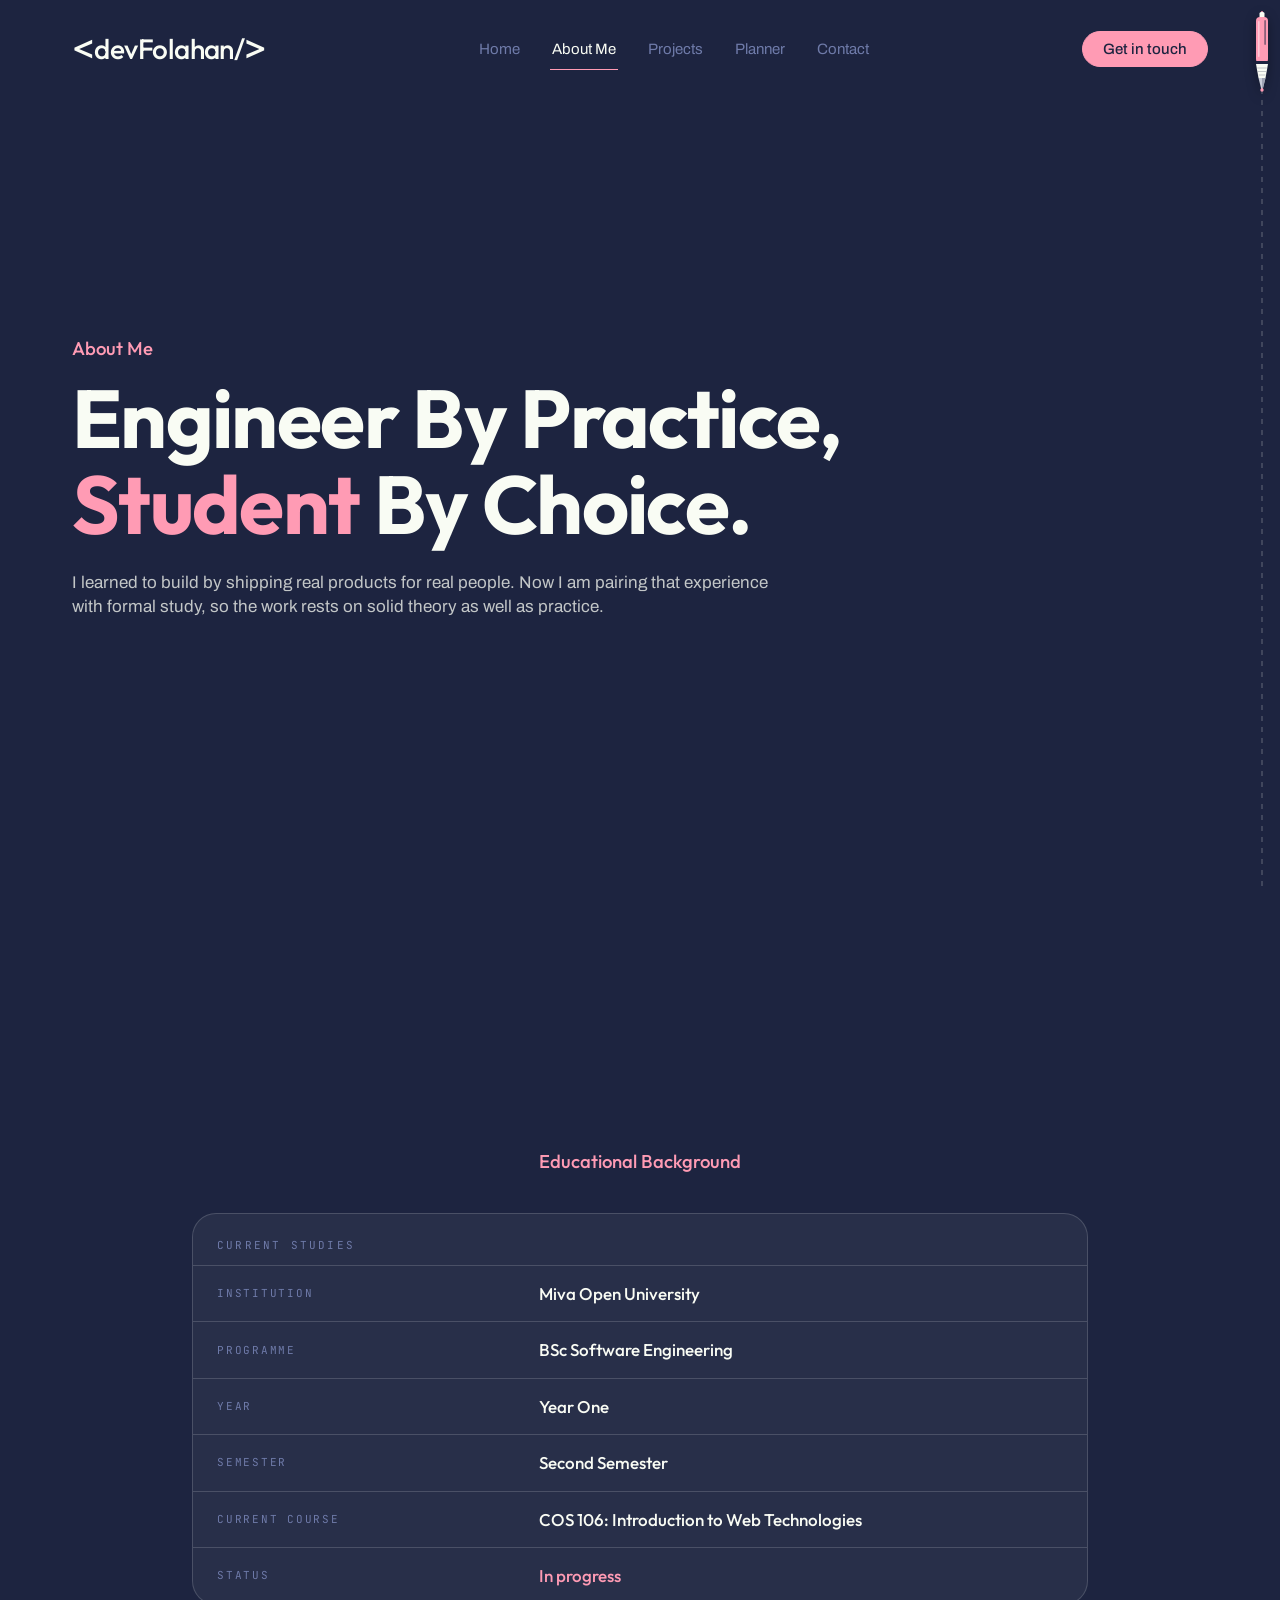
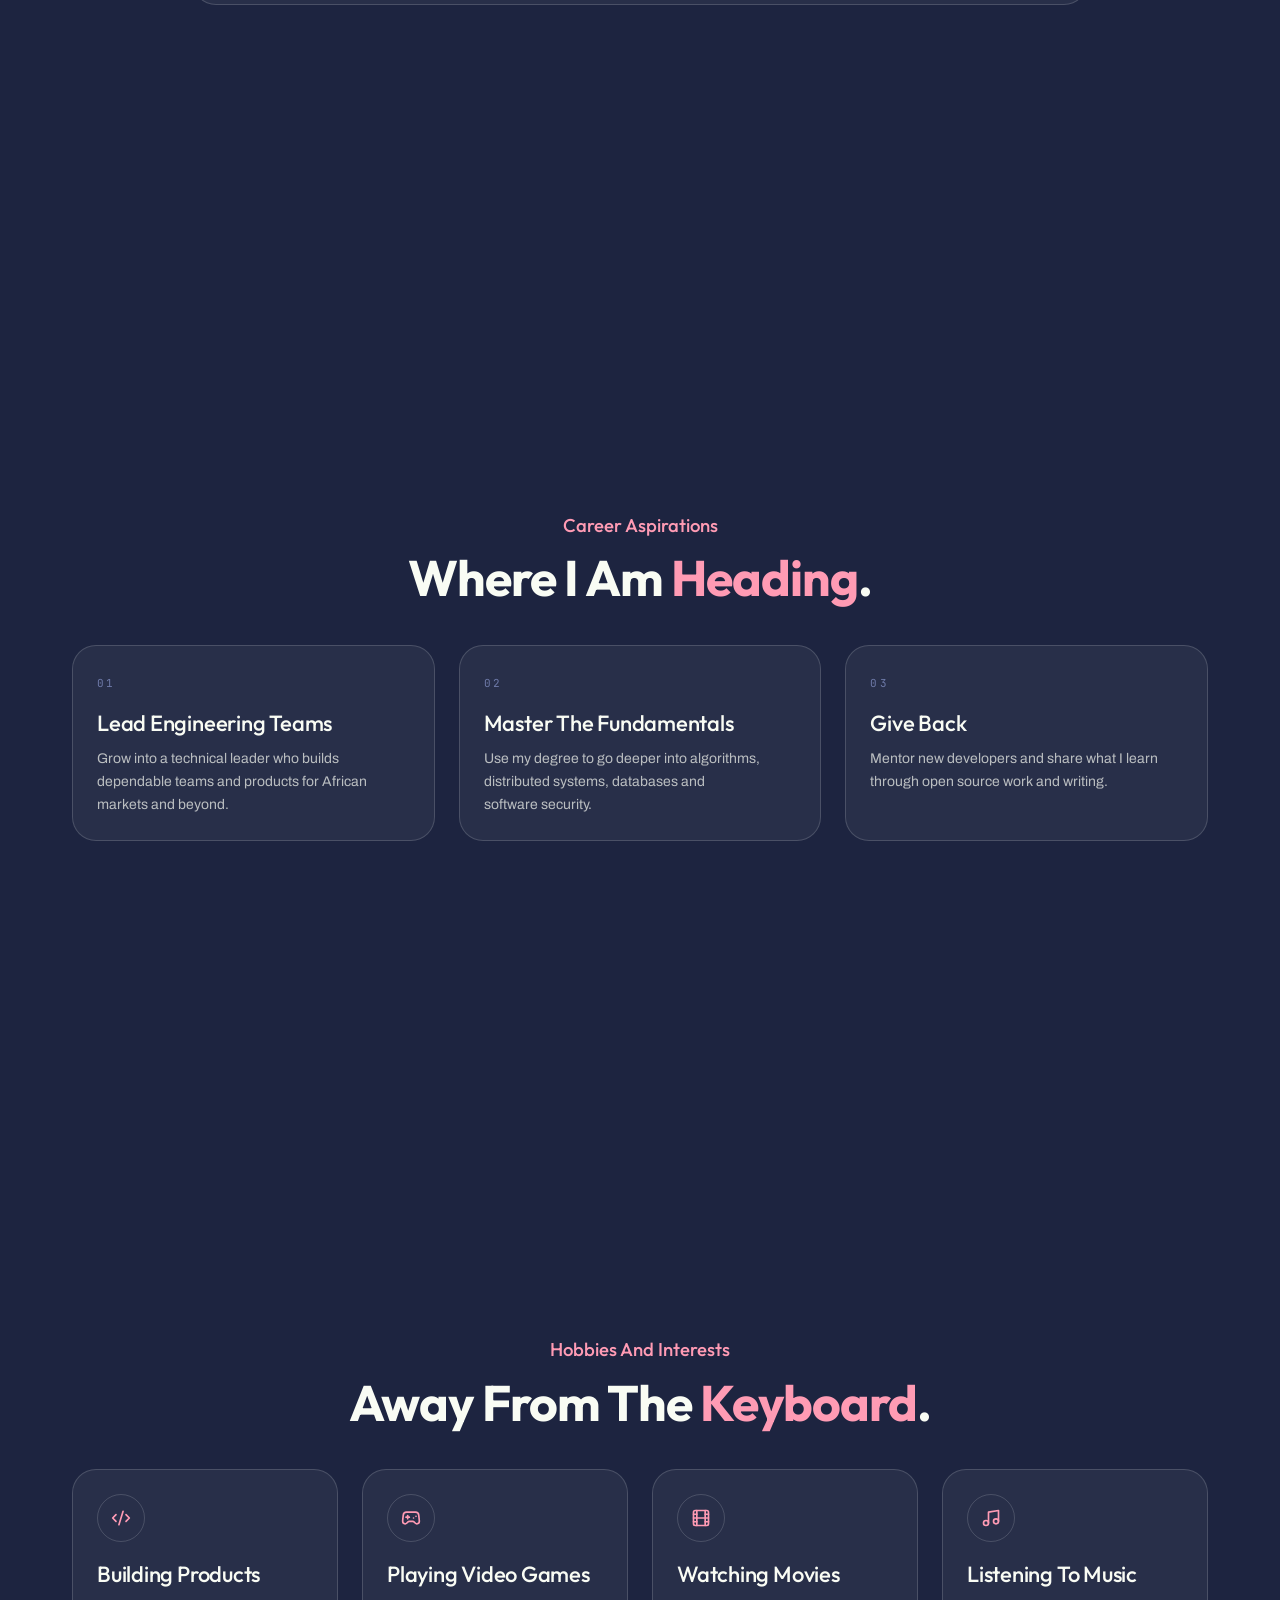
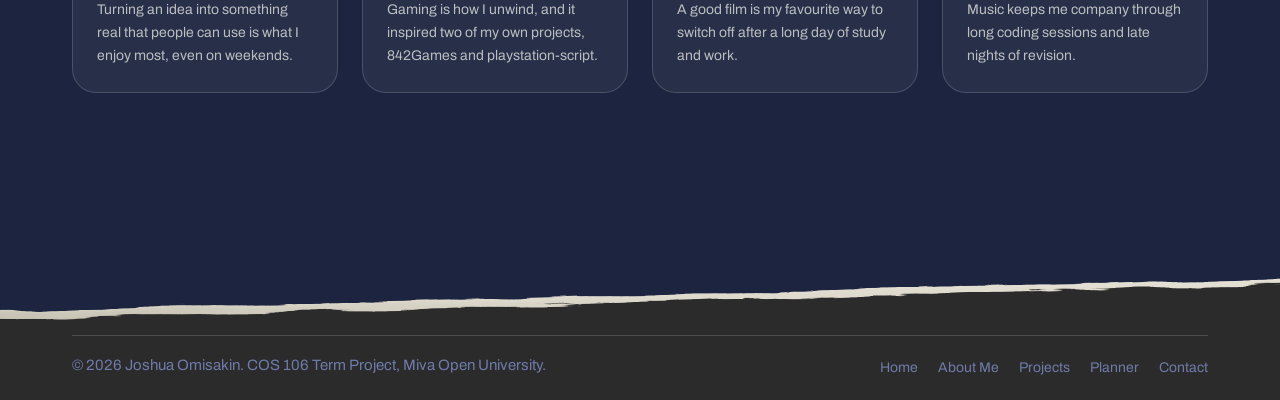
==== commit 14fe440e: "Make every section fill one screen" ====
--- a/about.html
+++ b/about.html
@@ -75,13 +75,13 @@
   <button class="back-to-top" type="button" aria-label="Back to the top"><svg class="icon" viewBox="0 0 24 24" aria-hidden="true"><path d="m5 12 7-7 7 7"/><path d="M12 19V5"/></svg></button>
 
   <main id="main">
-    <section class="section page-hero gutter">
+    <section class="section screen page-hero gutter">
       <p class="type-eyebrow fade-up" style="--delay: 0.1s">About Me</p>
       <h1 class="type-h2 fade-up" style="--delay: 0.2s">Engineer By Practice, <span class="text-accent">Student</span> By Choice.</h1>
       <p class="type-body text-soft fade-up" style="--delay: 0.35s">I learned to build by shipping real products for real people. Now I am pairing that experience with formal study, so the work rests on solid theory as well as practice.</p>
     </section>
 
-    <section class="section section-pad gutter" id="education">
+    <section class="section screen section-pad gutter" id="education">
       <div class="section-head">
         <h2 class="type-eyebrow reveal">Educational Background</h2>
       </div>
@@ -100,7 +100,7 @@
       </div>
     </section>
 
-    <section class="section section-pad gutter" id="aspirations">
+    <section class="section screen section-pad gutter" id="aspirations">
       <div class="section-head">
         <p class="type-eyebrow reveal">Career Aspirations</p>
         <h2 class="type-h2 reveal" style="--delay: 0.06s">Where I Am <span class="text-accent">Heading</span>.</h2>
@@ -142,7 +142,7 @@
       </ul>
     </section>
 
-    <section class="section section-pad gutter" id="hobbies">
+    <section class="section screen screen-last section-pad gutter" id="hobbies">
       <div class="section-head">
         <p class="type-eyebrow reveal">Hobbies And Interests</p>
         <h2 class="type-h2 reveal" style="--delay: 0.06s">Away From The <span class="text-accent">Keyboard</span>.</h2>
--- a/css/style.css
+++ b/css/style.css
@@ -30,6 +30,7 @@
   -webkit-text-size-adjust: 100%;
   scroll-behavior: smooth;
   scrollbar-width: none;
+  overscroll-behavior: none;
 }
 
 html::-webkit-scrollbar {
@@ -45,6 +46,7 @@
   line-height: 1.38;
   -webkit-font-smoothing: antialiased;
   overflow-x: hidden;
+  overscroll-behavior: none;
 }
 
 h1,
@@ -1304,6 +1306,10 @@
   }
 }
 
+.form-grid + .form-grid {
+  margin-top: 1.25rem;
+}
+
 .field {
   display: flex;
   flex-direction: column;
@@ -1445,14 +1451,119 @@
   text-underline-offset: 3px;
 }
 
-.contact-form-wrap {
+.contact-screen {
   width: 100%;
-  max-width: 52rem;
+  padding-top: 9rem;
+  padding-bottom: 4rem;
+}
+
+.contact-grid {
+  display: grid;
+  gap: 2.5rem;
+  align-items: center;
+}
+
+.contact-grid .type-h2 {
+  max-width: 14ch;
+  margin-top: 1rem;
+  font-size: clamp(2.5rem, 4.6vw, 4.75rem);
+}
+
+.contact-grid .type-body {
+  max-width: 34rem;
+  margin-top: 1.25rem;
 }
 
 .socials.hero-socials {
   justify-content: flex-start;
   margin-top: 2rem;
+}
+
+@media (min-width: 1024px) {
+  .contact-grid {
+    grid-template-columns: minmax(0, 1fr) minmax(0, 1.05fr);
+    gap: 4rem;
+  }
+}
+
+@media (min-width: 1024px) and (min-height: 600px) {
+  .page-fit {
+    display: flex;
+    flex-direction: column;
+    min-height: 100svh;
+  }
+
+  .page-fit main {
+    display: flex;
+    flex: 1;
+    align-items: center;
+  }
+
+  .page-fit .contact-screen {
+    padding-top: 6.5rem;
+    padding-bottom: 1.5rem;
+  }
+
+  .page-fit .field textarea {
+    min-height: 0;
+    height: clamp(5rem, 18svh, 9.5rem);
+  }
+
+  .page-fit .tear-into-alt {
+    height: 3rem;
+  }
+
+  .page-fit .footer-inner {
+    padding-top: 0.75rem;
+    padding-bottom: 1.25rem;
+  }
+
+  .page-fit .footer-base {
+    padding-top: 1rem;
+  }
+
+  .page-fit .form-grid {
+    gap: 1rem;
+  }
+
+  .page-fit .form-grid + .form-grid {
+    margin-top: 1rem;
+  }
+
+  .page-fit .field-error:empty {
+    display: none;
+  }
+
+  .page-fit .form-actions {
+    margin-top: 1.25rem;
+  }
+}
+
+@media (min-width: 1024px) and (min-height: 600px) and (max-height: 820px) {
+  .page-fit .contact-screen {
+    padding-top: 5.75rem;
+    padding-bottom: 1rem;
+  }
+
+  .page-fit .form-card {
+    padding: 1.5rem;
+  }
+
+  .page-fit .contact-grid .type-h2 {
+    font-size: clamp(2.5rem, 4vw, 4rem);
+  }
+
+  .page-fit .field input:not([type="checkbox"]) {
+    height: 2.875rem;
+  }
+
+  .page-fit .tear-into-alt {
+    height: 2.25rem;
+  }
+
+  .page-fit .footer-inner {
+    padding-bottom: 1rem;
+  }
 }
 
 .planner {
@@ -1900,6 +2011,107 @@
   transform: translateY(-2px);
 }
 
+.section.screen {
+  min-height: 100svh;
+  display: flex;
+  flex-direction: column;
+  justify-content: center;
+}
+
+.section.screen:not(.contact-screen) {
+  padding-top: 6.5rem;
+  padding-bottom: 3rem;
+}
+
+.section.screen-last {
+  min-height: calc(100svh - var(--footer-h, 9rem));
+}
+
+.section.screen.hero {
+  justify-content: center;
+}
+
+.page-hero.screen .type-h2 {
+  font-size: clamp(2.75rem, 6.4vw, 7rem);
+}
+
+.page-hero.screen .type-body {
+  font-size: clamp(1.0625rem, 1.3vw, 1.375rem);
+}
+
+.site-footer.footer-screen {
+  display: flex;
+  flex-direction: column;
+  min-height: 100svh;
+}
+
+.footer-screen .footer-inner {
+  flex: 1;
+  justify-content: space-between;
+}
+
+.footer-screen .footer-inner > .reveal {
+  margin-block: auto;
+}
+
+.video-card {
+  max-width: min(56rem, calc((100svh - 17rem) * 1.6));
+}
+
+.site-footer:not(.footer-screen) .tear-into-alt {
+  height: 3rem;
+}
+
+.site-footer:not(.footer-screen) .footer-inner {
+  padding-top: 0.75rem;
+  padding-bottom: 1.25rem;
+}
+
+.site-footer:not(.footer-screen) .footer-base {
+  padding-top: 1rem;
+}
+
+.screen-last .video-card {
+  max-width: min(56rem, calc((100svh - var(--footer-h, 9rem) - 24rem) * 1.6));
+}
+
+@media (min-width: 768px) and (min-height: 560px) {
+  .planner-screen {
+    height: calc(100svh - var(--footer-h, 9rem));
+  }
+
+  .planner-screen .planner {
+    display: flex;
+    flex-direction: column;
+    min-height: 0;
+    max-height: 100%;
+  }
+
+  .planner-screen .task-list {
+    min-height: 0;
+    overflow-y: auto;
+    overscroll-behavior: contain;
+    padding-right: 0.25rem;
+    scrollbar-width: thin;
+    scrollbar-color: var(--line-strong) transparent;
+  }
+}
+
+@media (min-width: 768px) and (max-height: 780px) {
+  .section.screen:not(.contact-screen) {
+    padding-top: 6rem;
+    padding-bottom: 2rem;
+  }
+
+  .screen .card-row {
+    margin-top: 1.5rem;
+  }
+
+  .screen .card-shot {
+    aspect-ratio: 2 / 1;
+  }
+}
+
 @media (prefers-reduced-motion: reduce) {
   html {
     scroll-behavior: auto;
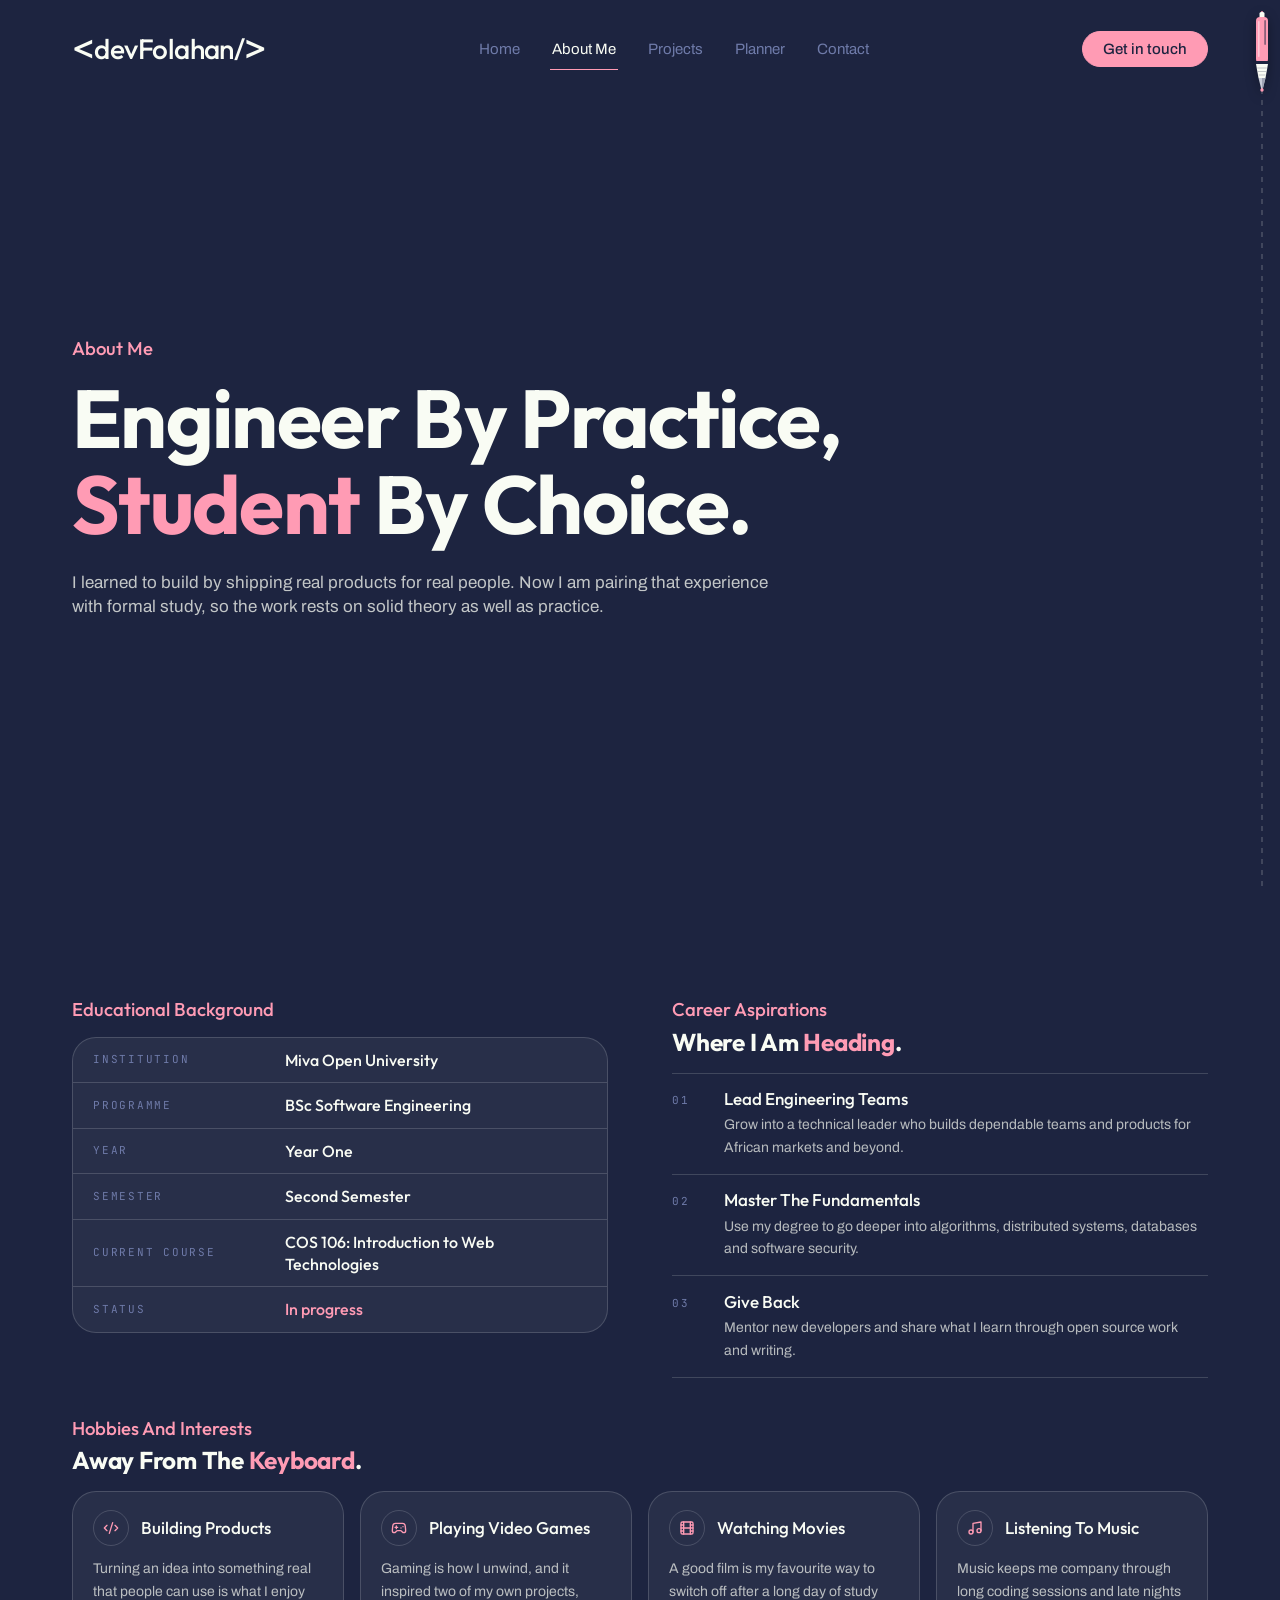
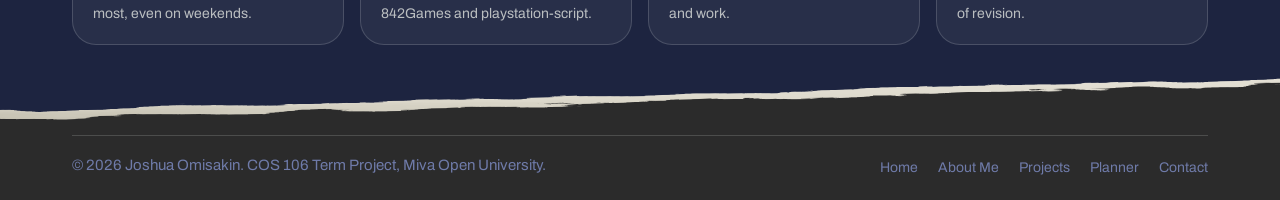
==== commit 3939b88f: "Rework biography and about layouts, enlarge portrait" ====
--- a/about.html
+++ b/about.html
@@ -81,118 +81,102 @@
       <p class="type-body text-soft fade-up" style="--delay: 0.35s">I learned to build by shipping real products for real people. Now I am pairing that experience with formal study, so the work rests on solid theory as well as practice.</p>
     </section>
 
-    <section class="section screen section-pad gutter" id="education">
-      <div class="section-head">
-        <h2 class="type-eyebrow reveal">Educational Background</h2>
+    <section class="section screen screen-last section-pad gutter" id="background">
+      <div class="about-grid">
+        <div>
+          <p class="type-eyebrow reveal">Educational Background</p>
+          <div class="table-card reveal" style="--delay: 0.06s">
+            <table>
+              <caption class="type-label">Current studies</caption>
+              <tbody>
+                <tr><th scope="row">Institution</th><td>Miva Open University</td></tr>
+                <tr><th scope="row">Programme</th><td>BSc Software Engineering</td></tr>
+                <tr><th scope="row">Year</th><td>Year One</td></tr>
+                <tr><th scope="row">Semester</th><td>Second Semester</td></tr>
+                <tr><th scope="row">Current course</th><td>COS 106: Introduction to Web Technologies</td></tr>
+                <tr><th scope="row">Status</th><td><span class="text-accent">In progress</span></td></tr>
+              </tbody>
+            </table>
+          </div>
+        </div>
+        <div>
+          <p class="type-eyebrow reveal">Career Aspirations</p>
+          <h3 class="type-h3 about-title reveal" style="--delay: 0.06s">Where I Am <span class="text-accent">Heading</span>.</h3>
+          <ol class="aspirations">
+            <li class="reveal" style="--delay: 0.10s">
+              <span class="type-label">01</span>
+              <div>
+                <h4 class="aspiration-title">Lead Engineering Teams</h4>
+                <p class="card-text">Grow into a technical leader who builds dependable teams and products for African markets and beyond.</p>
+              </div>
+            </li>
+            <li class="reveal" style="--delay: 0.16s">
+              <span class="type-label">02</span>
+              <div>
+                <h4 class="aspiration-title">Master The Fundamentals</h4>
+                <p class="card-text">Use my degree to go deeper into algorithms, distributed systems, databases and software security.</p>
+              </div>
+            </li>
+            <li class="reveal" style="--delay: 0.22s">
+              <span class="type-label">03</span>
+              <div>
+                <h4 class="aspiration-title">Give Back</h4>
+                <p class="card-text">Mentor new developers and share what I learn through open source work and writing.</p>
+              </div>
+            </li>
+          </ol>
+        </div>
       </div>
-      <div class="table-card reveal" style="--delay: 0.06s">
-        <table>
-          <caption class="type-label">Current studies</caption>
-          <tbody>
-            <tr><th scope="row">Institution</th><td>Miva Open University</td></tr>
-            <tr><th scope="row">Programme</th><td>BSc Software Engineering</td></tr>
-            <tr><th scope="row">Year</th><td>Year One</td></tr>
-            <tr><th scope="row">Semester</th><td>Second Semester</td></tr>
-            <tr><th scope="row">Current course</th><td>COS 106: Introduction to Web Technologies</td></tr>
-            <tr><th scope="row">Status</th><td><span class="text-accent">In progress</span></td></tr>
-          </tbody>
-        </table>
-      </div>
-    </section>
-
-    <section class="section screen section-pad gutter" id="aspirations">
-      <div class="section-head">
-        <p class="type-eyebrow reveal">Career Aspirations</p>
-        <h2 class="type-h2 reveal" style="--delay: 0.06s">Where I Am <span class="text-accent">Heading</span>.</h2>
-      </div>
-      <ul class="card-row">
+      <div class="hobbies">
+        <p class="type-eyebrow reveal">Hobbies And Interests</p>
+        <h3 class="type-h3 about-title reveal" style="--delay: 0.06s">Away From The <span class="text-accent">Keyboard</span>.</h3>
+        <ul class="hobby-row">
           <li>
-            <div class="reveal" style="--delay: 0.00s">
-              <article class="card feature-card">
-                <div class="card-body card-body-pad">
-                  <span class="type-label">01</span>
-                  <h3 class="type-h3">Lead Engineering Teams</h3>
-                  <p class="card-text">Grow into a technical leader who builds dependable teams and products for African markets and beyond.</p>
+            <div class="reveal" style="--delay: 0.10s">
+              <article class="card hobby-card">
+                <div class="hobby-head">
+                  <span class="icon-badge"><svg class="icon" viewBox="0 0 24 24" aria-hidden="true"><path d="m18 16 4-4-4-4"/><path d="m6 8-4 4 4 4"/><path d="m14.5 4-5 16"/></svg></span>
+                  <h4 class="aspiration-title">Building Products</h4>
                 </div>
+                <p class="card-text">Turning an idea into something real that people can use is what I enjoy most, even on weekends.</p>
               </article>
             </div>
           </li>
           <li>
-            <div class="reveal" style="--delay: 0.06s">
-              <article class="card feature-card">
-                <div class="card-body card-body-pad">
-                  <span class="type-label">02</span>
-                  <h3 class="type-h3">Master The Fundamentals</h3>
-                  <p class="card-text">Use my degree to go deeper into algorithms, distributed systems, databases and software security.</p>
+            <div class="reveal" style="--delay: 0.16s">
+              <article class="card hobby-card">
+                <div class="hobby-head">
+                  <span class="icon-badge"><svg class="icon" viewBox="0 0 24 24" aria-hidden="true"><line x1="6" x2="10" y1="11" y2="11"/><line x1="8" x2="8" y1="9" y2="13"/><line x1="15" x2="15.01" y1="12" y2="12"/><line x1="18" x2="18.01" y1="10" y2="10"/><path d="M17.32 5H6.68a4 4 0 0 0-3.978 3.59c-.006.052-.01.101-.017.152C2.604 9.416 2 14.456 2 16a3 3 0 0 0 3 3c1 0 1.5-.5 2-1l1.414-1.414A2 2 0 0 1 9.828 16h4.344a2 2 0 0 1 1.414.586L17 18c.5.5 1 1 2 1a3 3 0 0 0 3-3c0-1.545-.604-6.584-.685-7.258-.007-.05-.011-.1-.017-.151A4 4 0 0 0 17.32 5z"/></svg></span>
+                  <h4 class="aspiration-title">Playing Video Games</h4>
                 </div>
+                <p class="card-text">Gaming is how I unwind, and it inspired two of my own projects, 842Games and playstation-script.</p>
               </article>
             </div>
           </li>
           <li>
-            <div class="reveal" style="--delay: 0.12s">
-              <article class="card feature-card">
-                <div class="card-body card-body-pad">
-                  <span class="type-label">03</span>
-                  <h3 class="type-h3">Give Back</h3>
-                  <p class="card-text">Mentor new developers and share what I learn through open source work and writing.</p>
+            <div class="reveal" style="--delay: 0.22s">
+              <article class="card hobby-card">
+                <div class="hobby-head">
+                  <span class="icon-badge"><svg class="icon" viewBox="0 0 24 24" aria-hidden="true"><rect width="18" height="18" x="3" y="3" rx="2"/><path d="M7 3v18"/><path d="M3 7.5h4"/><path d="M3 12h18"/><path d="M3 16.5h4"/><path d="M17 3v18"/><path d="M17 7.5h4"/><path d="M17 16.5h4"/></svg></span>
+                  <h4 class="aspiration-title">Watching Movies</h4>
                 </div>
-              </article>
-            </div>
-          </li>
-      </ul>
-    </section>
-
-    <section class="section screen screen-last section-pad gutter" id="hobbies">
-      <div class="section-head">
-        <p class="type-eyebrow reveal">Hobbies And Interests</p>
-        <h2 class="type-h2 reveal" style="--delay: 0.06s">Away From The <span class="text-accent">Keyboard</span>.</h2>
-      </div>
-      <ul class="card-row four">
-          <li>
-            <div class="reveal" style="--delay: 0.00s">
-              <article class="card feature-card">
-                <div class="card-body card-body-pad">
-                  <span class="icon-badge"><svg class="icon" viewBox="0 0 24 24" aria-hidden="true"><path d="m18 16 4-4-4-4"/><path d="m6 8-4 4 4 4"/><path d="m14.5 4-5 16"/></svg></span>
-                  <h3 class="type-h3">Building Products</h3>
-                  <p class="card-text">Turning an idea into something real that people can use is what I enjoy most, even on weekends.</p>
-                </div>
+                <p class="card-text">A good film is my favourite way to switch off after a long day of study and work.</p>
               </article>
             </div>
           </li>
           <li>
-            <div class="reveal" style="--delay: 0.06s">
-              <article class="card feature-card">
-                <div class="card-body card-body-pad">
-                  <span class="icon-badge"><svg class="icon" viewBox="0 0 24 24" aria-hidden="true"><line x1="6" x2="10" y1="11" y2="11"/><line x1="8" x2="8" y1="9" y2="13"/><line x1="15" x2="15.01" y1="12" y2="12"/><line x1="18" x2="18.01" y1="10" y2="10"/><path d="M17.32 5H6.68a4 4 0 0 0-3.978 3.59c-.006.052-.01.101-.017.152C2.604 9.416 2 14.456 2 16a3 3 0 0 0 3 3c1 0 1.5-.5 2-1l1.414-1.414A2 2 0 0 1 9.828 16h4.344a2 2 0 0 1 1.414.586L17 18c.5.5 1 1 2 1a3 3 0 0 0 3-3c0-1.545-.604-6.584-.685-7.258-.007-.05-.011-.1-.017-.151A4 4 0 0 0 17.32 5z"/></svg></span>
-                  <h3 class="type-h3">Playing Video Games</h3>
-                  <p class="card-text">Gaming is how I unwind, and it inspired two of my own projects, 842Games and playstation-script.</p>
+            <div class="reveal" style="--delay: 0.28s">
+              <article class="card hobby-card">
+                <div class="hobby-head">
+                  <span class="icon-badge"><svg class="icon" viewBox="0 0 24 24" aria-hidden="true"><path d="M9 18V5l12-2v13"/><circle cx="6" cy="18" r="3"/><circle cx="18" cy="16" r="3"/></svg></span>
+                  <h4 class="aspiration-title">Listening To Music</h4>
                 </div>
+                <p class="card-text">Music keeps me company through long coding sessions and late nights of revision.</p>
               </article>
             </div>
           </li>
-          <li>
-            <div class="reveal" style="--delay: 0.12s">
-              <article class="card feature-card">
-                <div class="card-body card-body-pad">
-                  <span class="icon-badge"><svg class="icon" viewBox="0 0 24 24" aria-hidden="true"><rect width="18" height="18" x="3" y="3" rx="2"/><path d="M7 3v18"/><path d="M3 7.5h4"/><path d="M3 12h18"/><path d="M3 16.5h4"/><path d="M17 3v18"/><path d="M17 7.5h4"/><path d="M17 16.5h4"/></svg></span>
-                  <h3 class="type-h3">Watching Movies</h3>
-                  <p class="card-text">A good film is my favourite way to switch off after a long day of study and work.</p>
-                </div>
-              </article>
-            </div>
-          </li>
-          <li>
-            <div class="reveal" style="--delay: 0.18s">
-              <article class="card feature-card">
-                <div class="card-body card-body-pad">
-                  <span class="icon-badge"><svg class="icon" viewBox="0 0 24 24" aria-hidden="true"><path d="M9 18V5l12-2v13"/><circle cx="6" cy="18" r="3"/><circle cx="18" cy="16" r="3"/></svg></span>
-                  <h3 class="type-h3">Listening To Music</h3>
-                  <p class="card-text">Music keeps me company through long coding sessions and late nights of revision.</p>
-                </div>
-              </article>
-            </div>
-          </li>
-      </ul>
+        </ul>
+      </div>
     </section>
   </main>
 
--- a/css/style.css
+++ b/css/style.css
@@ -698,7 +698,7 @@
 
 @media (min-width: 1024px) {
   .hero-grid {
-    grid-template-columns: minmax(0, 1fr) minmax(18rem, 22rem);
+    grid-template-columns: minmax(0, 1fr) minmax(20rem, 27rem);
     align-items: center;
     gap: 4rem;
   }
@@ -836,7 +836,7 @@
 .portrait {
   position: relative;
   width: 100%;
-  max-width: 22rem;
+  max-width: 27rem;
   justify-self: center;
 }
 
@@ -2039,35 +2039,20 @@
   font-size: clamp(1.0625rem, 1.3vw, 1.375rem);
 }
 
-.site-footer.footer-screen {
-  display: flex;
-  flex-direction: column;
-  min-height: 100svh;
-}
-
-.footer-screen .footer-inner {
-  flex: 1;
-  justify-content: space-between;
-}
-
-.footer-screen .footer-inner > .reveal {
-  margin-block: auto;
-}
-
 .video-card {
   max-width: min(56rem, calc((100svh - 17rem) * 1.6));
 }
 
-.site-footer:not(.footer-screen) .tear-into-alt {
+.site-footer:not(.site-footer-cta) .tear-into-alt {
   height: 3rem;
 }
 
-.site-footer:not(.footer-screen) .footer-inner {
+.site-footer:not(.site-footer-cta) .footer-inner {
   padding-top: 0.75rem;
   padding-bottom: 1.25rem;
 }
 
-.site-footer:not(.footer-screen) .footer-base {
+.site-footer:not(.site-footer-cta) .footer-base {
   padding-top: 1rem;
 }
 
@@ -2112,6 +2097,289 @@
   }
 }
 
+.split {
+  display: grid;
+  gap: 3rem;
+  align-items: center;
+}
+
+.split-text .type-h2 {
+  margin-top: 1rem;
+}
+
+.split-text .type-body {
+  max-width: 40rem;
+  margin-top: 1.25rem;
+}
+
+@media (min-width: 1024px) {
+  .split {
+    grid-template-columns: minmax(0, 1.15fr) minmax(0, 1fr);
+    gap: 5rem;
+  }
+}
+
+.stack {
+  display: grid;
+  gap: 1rem;
+}
+
+.row-card {
+  flex-direction: row;
+  align-items: center;
+  gap: 1.25rem;
+  padding: 1.25rem 1.5rem;
+}
+
+.row-card .icon-badge {
+  flex-shrink: 0;
+}
+
+.row-card-body {
+  display: flex;
+  flex: 1;
+  flex-direction: column;
+  min-width: 0;
+}
+
+.row-card-title {
+  font-family: var(--font-display);
+  font-size: 1.25rem;
+  font-weight: 500;
+  line-height: 1.2;
+}
+
+.row-card .card-text {
+  margin-top: 0.375rem;
+}
+
+.row-card .card-arrow {
+  align-self: flex-start;
+}
+
+.about-grid {
+  display: grid;
+  gap: 2.5rem;
+  width: 100%;
+}
+
+@media (min-width: 1024px) {
+  .about-grid {
+    grid-template-columns: minmax(0, 1fr) minmax(0, 1fr);
+    gap: 4rem;
+  }
+}
+
+.about-grid .table-card {
+  max-width: none;
+  margin: 1rem 0 0;
+}
+
+.about-grid .table-card caption {
+  padding: 1rem 1.25rem 0.5rem;
+}
+
+.about-grid .table-card th,
+.about-grid .table-card td {
+  padding: 0.7rem 1.25rem;
+}
+
+.about-grid .table-card td {
+  font-size: 1rem;
+}
+
+.about-title {
+  margin-top: 0.5rem;
+  font-weight: 700;
+}
+
+.aspirations {
+  display: grid;
+  margin-top: 1rem;
+  border-top: 1px solid var(--line);
+}
+
+.aspirations li {
+  display: grid;
+  grid-template-columns: 2.5rem 1fr;
+  gap: 0.75rem;
+  padding-block: 0.9rem;
+  border-bottom: 1px solid var(--line);
+}
+
+.aspirations .type-label {
+  padding-top: 0.3rem;
+}
+
+.aspiration-title {
+  font-family: var(--font-display);
+  font-size: 1.0625rem;
+  font-weight: 500;
+  line-height: 1.3;
+}
+
+.aspirations .card-text {
+  margin-top: 0.25rem;
+}
+
+.hobbies {
+  width: 100%;
+  margin-top: 2.5rem;
+}
+
+.hobby-row {
+  display: grid;
+  gap: 1rem;
+  margin-top: 1rem;
+}
+
+@media (min-width: 640px) {
+  .hobby-row {
+    grid-template-columns: repeat(2, 1fr);
+  }
+}
+
+@media (min-width: 1024px) {
+  .hobby-row {
+    grid-template-columns: repeat(4, 1fr);
+  }
+}
+
+.hobby-row > li > .reveal {
+  height: 100%;
+}
+
+.hobby-card {
+  padding: 1.1rem 1.25rem;
+}
+
+.hobby-head {
+  display: flex;
+  align-items: center;
+  gap: 0.75rem;
+}
+
+.hobby-head .icon-badge {
+  width: 2.25rem;
+  height: 2.25rem;
+  flex-shrink: 0;
+}
+
+.hobby-head .icon-badge .icon {
+  width: 1rem;
+  height: 1rem;
+}
+
+.hobby-card .card-text {
+  flex: none;
+  margin-top: 0.75rem;
+}
+
+@media (min-width: 768px) and (max-height: 820px) {
+  .about-grid .table-card th,
+  .about-grid .table-card td {
+    padding-block: 0.5rem;
+  }
+
+  .aspirations li {
+    padding-block: 0.6rem;
+  }
+
+  .hobbies {
+    margin-top: 1.5rem;
+  }
+
+  .hobby-card .card-text {
+    margin-top: 0.5rem;
+  }
+
+  .about-title {
+    font-size: 1.375rem;
+  }
+}
+
+@media (min-width: 1024px) and (max-height: 920px) {
+  #background.screen {
+    padding-top: 5.75rem;
+    padding-bottom: 1.5rem;
+  }
+
+  .about-grid .table-card caption {
+    position: absolute;
+    width: 1px;
+    height: 1px;
+    overflow: hidden;
+    clip: rect(0, 0, 0, 0);
+  }
+
+  .about-grid .table-card tbody tr:first-child th,
+  .about-grid .table-card tbody tr:first-child td {
+    border-top: 0;
+  }
+}
+
+@media (min-width: 1024px) and (max-height: 880px) {
+  .about-grid .table-card th,
+  .about-grid .table-card td {
+    padding-block: 0.45rem;
+  }
+
+  .aspirations li {
+    padding-block: 0.5rem;
+  }
+
+  .aspirations .card-text,
+  .hobby-card .card-text {
+    font-size: 13px;
+    line-height: 1.5;
+  }
+
+  .hobby-card {
+    padding: 0.85rem 1rem;
+  }
+
+  .hobbies {
+    margin-top: 1.25rem;
+  }
+
+  .about-grid .type-eyebrow,
+  .hobbies .type-eyebrow {
+    font-size: 1rem;
+  }
+
+  .about-title {
+    font-size: 1.25rem;
+    margin-top: 0.25rem;
+  }
+}
+
+@media (min-width: 1024px) and (max-height: 760px) {
+  .about-grid .table-card th,
+  .about-grid .table-card td {
+    padding-block: 0.3rem;
+  }
+
+  .aspirations li {
+    padding-block: 0.4rem;
+  }
+
+  .about-grid .table-card {
+    margin-top: 0.75rem;
+  }
+
+  .aspirations {
+    margin-top: 0.75rem;
+  }
+
+  .hobbies {
+    margin-top: 1rem;
+  }
+
+  .hobby-row {
+    margin-top: 0.625rem;
+  }
+}
+
 @media (prefers-reduced-motion: reduce) {
   html {
     scroll-behavior: auto;
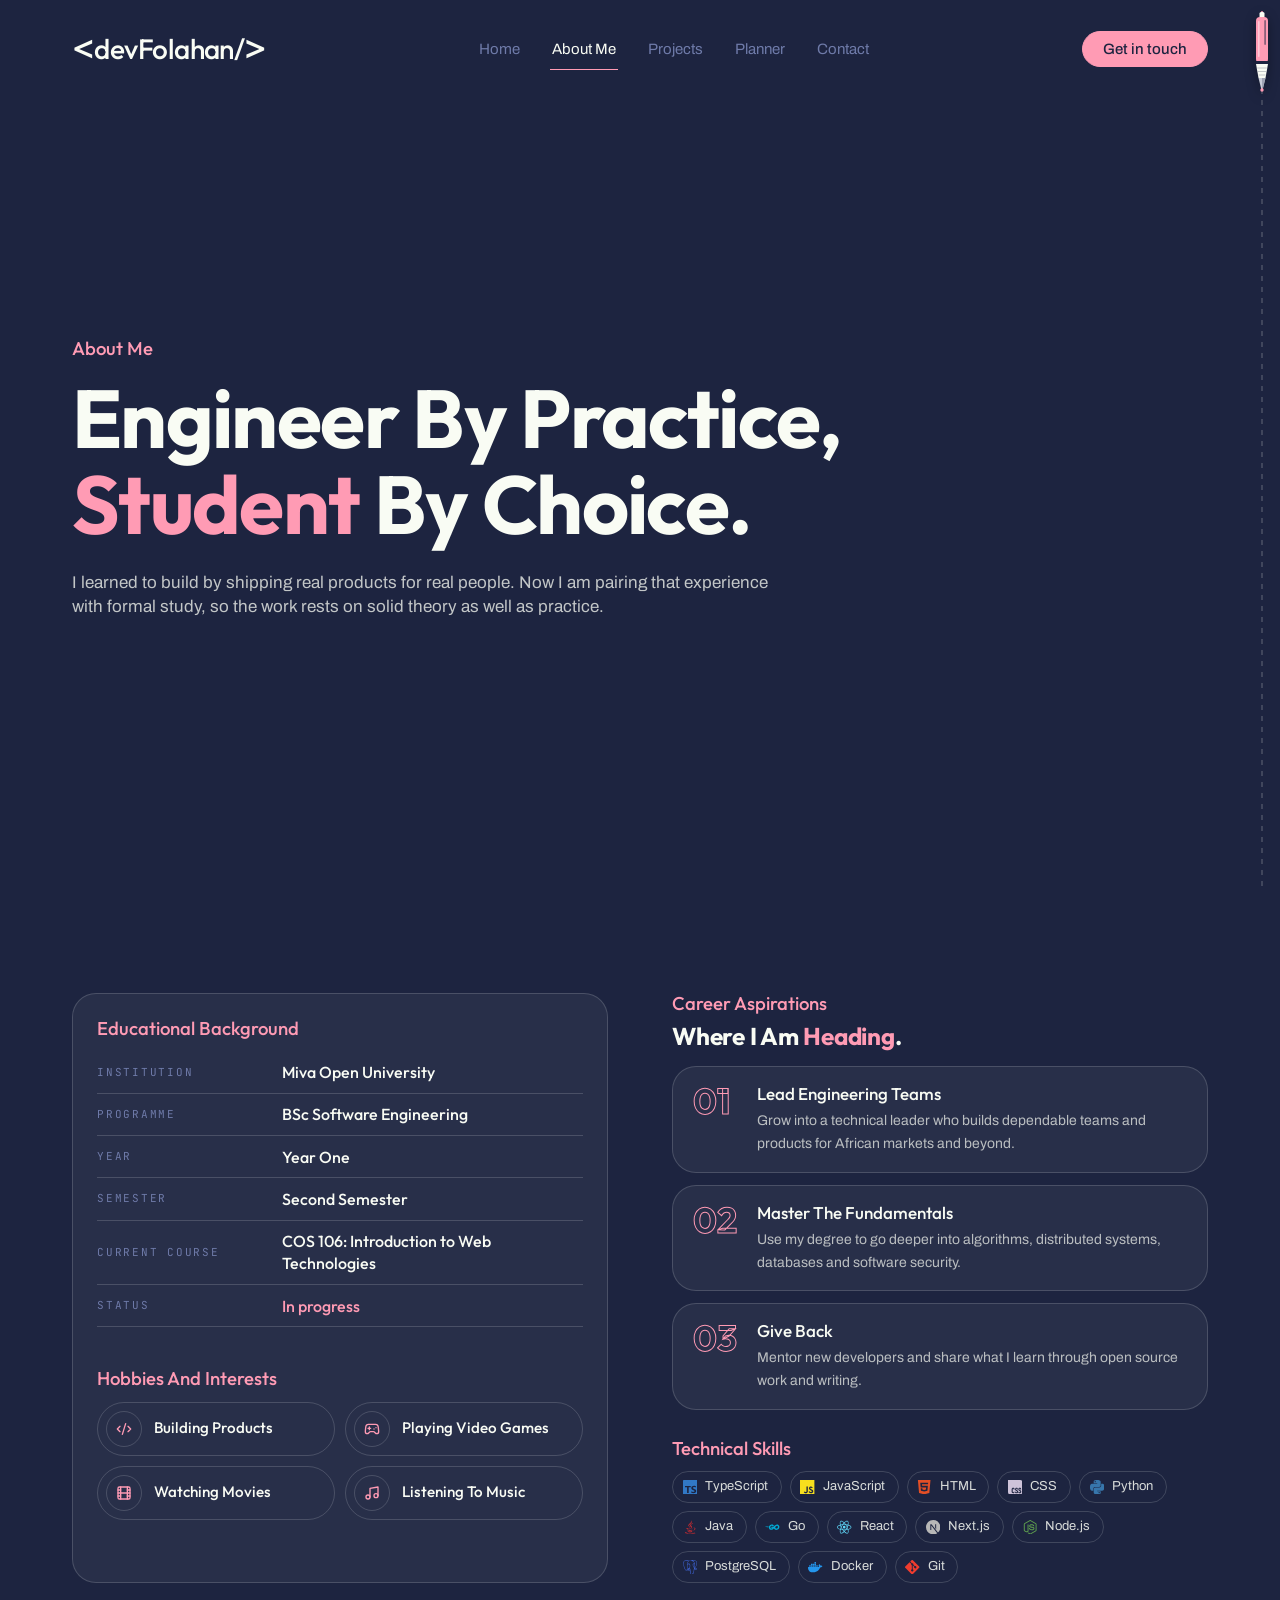
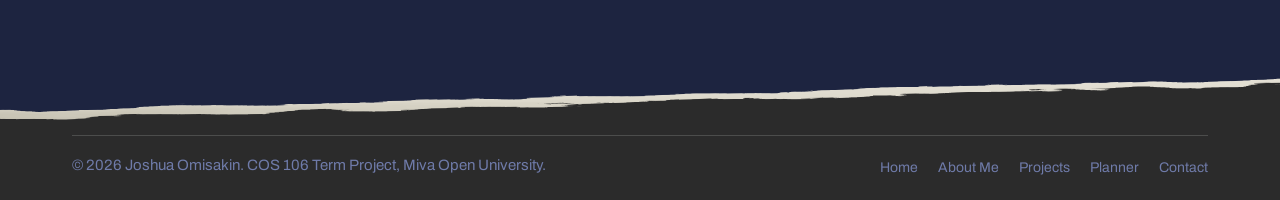
==== commit 65cdbfca: "Combine sections, add technical skills, fit biography with footer" ====
--- a/about.html
+++ b/about.html
@@ -3,7 +3,7 @@
 <head>
   <meta charset="UTF-8">
   <meta name="viewport" content="width=device-width, initial-scale=1">
-  <meta name="description" content="Education, career aspirations and hobbies of Joshua Omisakin.">
+  <meta name="description" content="Education, career aspirations, technical skills and hobbies of Joshua Omisakin.">
   <meta name="theme-color" content="#1d2440">
   <title>About Me: Joshua Omisakin</title>
   <link rel="preconnect" href="https://fonts.googleapis.com">
@@ -83,99 +83,81 @@
 
     <section class="section screen screen-last section-pad gutter" id="background">
       <div class="about-grid">
-        <div>
-          <p class="type-eyebrow reveal">Educational Background</p>
-          <div class="table-card reveal" style="--delay: 0.06s">
-            <table>
-              <caption class="type-label">Current studies</caption>
-              <tbody>
-                <tr><th scope="row">Institution</th><td>Miva Open University</td></tr>
-                <tr><th scope="row">Programme</th><td>BSc Software Engineering</td></tr>
-                <tr><th scope="row">Year</th><td>Year One</td></tr>
-                <tr><th scope="row">Semester</th><td>Second Semester</td></tr>
-                <tr><th scope="row">Current course</th><td>COS 106: Introduction to Web Technologies</td></tr>
-                <tr><th scope="row">Status</th><td><span class="text-accent">In progress</span></td></tr>
-              </tbody>
-            </table>
+        <div class="about-box reveal">
+          <p class="type-eyebrow">Educational Background</p>
+          <table class="info-table">
+            <caption class="sr-only">Current studies</caption>
+            <tbody>
+              <tr><th scope="row">Institution</th><td>Miva Open University</td></tr>
+              <tr><th scope="row">Programme</th><td>BSc Software Engineering</td></tr>
+              <tr><th scope="row">Year</th><td>Year One</td></tr>
+              <tr><th scope="row">Semester</th><td>Second Semester</td></tr>
+              <tr><th scope="row">Current course</th><td>COS 106: Introduction to Web Technologies</td></tr>
+              <tr><th scope="row">Status</th><td><span class="text-accent">In progress</span></td></tr>
+            </tbody>
+          </table>
+          <div class="box-divider"></div>
+          <p class="type-eyebrow">Hobbies And Interests</p>
+          <ul class="hobby-list">
+                <li><span class="icon-badge"><svg class="icon" viewBox="0 0 24 24" aria-hidden="true"><path d="m18 16 4-4-4-4"/><path d="m6 8-4 4 4 4"/><path d="m14.5 4-5 16"/></svg></span>Building Products</li>
+                <li><span class="icon-badge"><svg class="icon" viewBox="0 0 24 24" aria-hidden="true"><line x1="6" x2="10" y1="11" y2="11"/><line x1="8" x2="8" y1="9" y2="13"/><line x1="15" x2="15.01" y1="12" y2="12"/><line x1="18" x2="18.01" y1="10" y2="10"/><path d="M17.32 5H6.68a4 4 0 0 0-3.978 3.59c-.006.052-.01.101-.017.152C2.604 9.416 2 14.456 2 16a3 3 0 0 0 3 3c1 0 1.5-.5 2-1l1.414-1.414A2 2 0 0 1 9.828 16h4.344a2 2 0 0 1 1.414.586L17 18c.5.5 1 1 2 1a3 3 0 0 0 3-3c0-1.545-.604-6.584-.685-7.258-.007-.05-.011-.1-.017-.151A4 4 0 0 0 17.32 5z"/></svg></span>Playing Video Games</li>
+                <li><span class="icon-badge"><svg class="icon" viewBox="0 0 24 24" aria-hidden="true"><rect width="18" height="18" x="3" y="3" rx="2"/><path d="M7 3v18"/><path d="M3 7.5h4"/><path d="M3 12h18"/><path d="M3 16.5h4"/><path d="M17 3v18"/><path d="M17 7.5h4"/><path d="M17 16.5h4"/></svg></span>Watching Movies</li>
+                <li><span class="icon-badge"><svg class="icon" viewBox="0 0 24 24" aria-hidden="true"><path d="M9 18V5l12-2v13"/><circle cx="6" cy="18" r="3"/><circle cx="18" cy="16" r="3"/></svg></span>Listening To Music</li>
+          </ul>
+        </div>
+        <div class="about-side">
+          <div>
+            <p class="type-eyebrow reveal">Career Aspirations</p>
+            <h3 class="type-h3 about-title reveal" style="--delay: 0.06s">Where I Am <span class="text-accent">Heading</span>.</h3>
+            <ol class="aspiration-cards">
+            <li>
+              <article class="card aspiration-card reveal" style="--delay: 0.10s">
+                <span class="aspiration-number">01</span>
+                <div>
+                  <h4 class="aspiration-title">Lead Engineering Teams</h4>
+                  <p class="card-text">Grow into a technical leader who builds dependable teams and products for African markets and beyond.</p>
+                </div>
+              </article>
+            </li>
+            <li>
+              <article class="card aspiration-card reveal" style="--delay: 0.16s">
+                <span class="aspiration-number">02</span>
+                <div>
+                  <h4 class="aspiration-title">Master The Fundamentals</h4>
+                  <p class="card-text">Use my degree to go deeper into algorithms, distributed systems, databases and software security.</p>
+                </div>
+              </article>
+            </li>
+            <li>
+              <article class="card aspiration-card reveal" style="--delay: 0.22s">
+                <span class="aspiration-number">03</span>
+                <div>
+                  <h4 class="aspiration-title">Give Back</h4>
+                  <p class="card-text">Mentor new developers and share what I learn through open source work and writing.</p>
+                </div>
+              </article>
+            </li>
+            </ol>
+          </div>
+          <div class="reveal" style="--delay: 0.3s">
+            <p class="type-eyebrow">Technical Skills</p>
+            <ul class="skill-chips" aria-label="Technical skills">
+            <li><svg viewBox="0 0 24 24" aria-hidden="true" style="color: #3178C6"><path d="M1.125 0C.502 0 0 .502 0 1.125v21.75C0 23.498.502 24 1.125 24h21.75c.623 0 1.125-.502 1.125-1.125V1.125C24 .502 23.498 0 22.875 0zm17.363 9.75c.612 0 1.154.037 1.627.111a6.38 6.38 0 0 1 1.306.34v2.458a3.95 3.95 0 0 0-.643-.361 5.093 5.093 0 0 0-.717-.26 5.453 5.453 0 0 0-1.426-.2c-.3 0-.573.028-.819.086a2.1 2.1 0 0 0-.623.242c-.17.104-.3.229-.393.374a.888.888 0 0 0-.14.49c0 .196.053.373.156.529.104.156.252.304.443.444s.423.276.696.41c.273.135.582.274.926.416.47.197.892.407 1.266.628.374.222.695.473.963.753.268.279.472.598.614.957.142.359.214.776.214 1.253 0 .657-.125 1.21-.373 1.656a3.033 3.033 0 0 1-1.012 1.085 4.38 4.38 0 0 1-1.487.596c-.566.12-1.163.18-1.79.18a9.916 9.916 0 0 1-1.84-.164 5.544 5.544 0 0 1-1.512-.493v-2.63a5.033 5.033 0 0 0 3.237 1.2c.333 0 .624-.03.872-.09.249-.06.456-.144.623-.25.166-.108.29-.234.373-.38a1.023 1.023 0 0 0-.074-1.089 2.12 2.12 0 0 0-.537-.5 5.597 5.597 0 0 0-.807-.444 27.72 27.72 0 0 0-1.007-.436c-.918-.383-1.602-.852-2.053-1.405-.45-.553-.676-1.222-.676-2.005 0-.614.123-1.141.369-1.582.246-.441.58-.804 1.004-1.089a4.494 4.494 0 0 1 1.47-.629 7.536 7.536 0 0 1 1.77-.201zm-15.113.188h9.563v2.166H9.506v9.646H6.789v-9.646H3.375z"/></svg>TypeScript</li>
+            <li><svg viewBox="0 0 24 24" aria-hidden="true" style="color: #F7DF1E"><path d="M0 0h24v24H0V0zm22.034 18.276c-.175-1.095-.888-2.015-3.003-2.873-.736-.345-1.554-.585-1.797-1.14-.091-.33-.105-.51-.046-.705.15-.646.915-.84 1.515-.66.39.12.75.42.976.9 1.034-.676 1.034-.676 1.755-1.125-.27-.42-.404-.601-.586-.78-.63-.705-1.469-1.065-2.834-1.034l-.705.089c-.676.165-1.32.525-1.71 1.005-1.14 1.291-.811 3.541.569 4.471 1.365 1.02 3.361 1.244 3.616 2.205.24 1.17-.87 1.545-1.966 1.41-.811-.18-1.26-.586-1.755-1.336l-1.83 1.051c.21.48.45.689.81 1.109 1.74 1.756 6.09 1.666 6.871-1.004.029-.09.24-.705.074-1.65l.046.067zm-8.983-7.245h-2.248c0 1.938-.009 3.864-.009 5.805 0 1.232.063 2.363-.138 2.711-.33.689-1.18.601-1.566.48-.396-.196-.597-.466-.83-.855-.063-.105-.11-.196-.127-.196l-1.825 1.125c.305.63.75 1.172 1.324 1.517.855.51 2.004.675 3.207.405.783-.226 1.458-.691 1.811-1.411.51-.93.402-2.07.397-3.346.012-2.054 0-4.109 0-6.179l.004-.056z"/></svg>JavaScript</li>
+            <li><svg viewBox="0 0 24 24" aria-hidden="true" style="color: #E34F26"><path d="M1.5 0h21l-1.91 21.563L11.977 24l-8.564-2.438L1.5 0zm7.031 9.75l-.232-2.718 10.059.003.23-2.622L5.412 4.41l.698 8.01h9.126l-.326 3.426-2.91.804-2.955-.81-.188-2.11H6.248l.33 4.171L12 19.351l5.379-1.443.744-8.157H8.531z"/></svg>HTML</li>
+            <li><svg viewBox="0 0 24 24" aria-hidden="true" style="color: rgb(206, 195, 217)"><path d="M0 0v20.16A3.84 3.84 0 0 0 3.84 24h16.32A3.84 3.84 0 0 0 24 20.16V3.84A3.84 3.84 0 0 0 20.16 0Zm14.256 13.08c1.56 0 2.28 1.08 2.304 2.64h-1.608c.024-.288-.048-.6-.144-.84-.096-.192-.288-.264-.552-.264-.456 0-.696.264-.696.84-.024.576.288.888.768 1.08.72.288 1.608.744 1.92 1.296q.432.648.432 1.656c0 1.608-.912 2.592-2.496 2.592-1.656 0-2.4-1.032-2.424-2.688h1.68c0 .792.264 1.176.792 1.176.264 0 .456-.072.552-.24.192-.312.24-1.176-.048-1.512-.312-.408-.912-.6-1.32-.816q-.828-.396-1.224-.936c-.24-.36-.36-.888-.36-1.536 0-1.44.936-2.472 2.424-2.448m5.4 0c1.584 0 2.304 1.08 2.328 2.64h-1.608c0-.288-.048-.6-.168-.84-.096-.192-.264-.264-.528-.264-.48 0-.72.264-.72.84s.288.888.792 1.08c.696.288 1.608.744 1.92 1.296.264.432.408.984.408 1.656.024 1.608-.888 2.592-2.472 2.592-1.68 0-2.424-1.056-2.448-2.688h1.68c0 .744.264 1.176.792 1.176.264 0 .456-.072.552-.24.216-.312.264-1.176-.048-1.512-.288-.408-.888-.6-1.32-.816-.552-.264-.96-.576-1.2-.936s-.36-.888-.36-1.536c-.024-1.44.912-2.472 2.4-2.448m-11.031.018c.711-.006 1.419.198 1.839.63.432.432.672 1.128.648 1.992H9.336c.024-.456-.096-.792-.432-.96-.312-.144-.768-.048-.888.24-.12.264-.192.576-.168.864v3.504c0 .744.264 1.128.768 1.128a.65.65 0 0 0 .552-.264c.168-.24.192-.552.168-.84h1.776c.096 1.632-.984 2.712-2.568 2.688-1.536 0-2.496-.864-2.472-2.472v-4.032c0-.816.24-1.44.696-1.848.432-.408 1.146-.624 1.857-.63"/></svg>CSS</li>
+            <li><svg viewBox="0 0 24 24" aria-hidden="true" style="color: #3776AB"><path d="M14.25.18l.9.2.73.26.59.3.45.32.34.34.25.34.16.33.1.3.04.26.02.2-.01.13V8.5l-.05.63-.13.55-.21.46-.26.38-.3.31-.33.25-.35.19-.35.14-.33.1-.3.07-.26.04-.21.02H8.77l-.69.05-.59.14-.5.22-.41.27-.33.32-.27.35-.2.36-.15.37-.1.35-.07.32-.04.27-.02.21v3.06H3.17l-.21-.03-.28-.07-.32-.12-.35-.18-.36-.26-.36-.36-.35-.46-.32-.59-.28-.73-.21-.88-.14-1.05-.05-1.23.06-1.22.16-1.04.24-.87.32-.71.36-.57.4-.44.42-.33.42-.24.4-.16.36-.1.32-.05.24-.01h.16l.06.01h8.16v-.83H6.18l-.01-2.75-.02-.37.05-.34.11-.31.17-.28.25-.26.31-.23.38-.2.44-.18.51-.15.58-.12.64-.1.71-.06.77-.04.84-.02 1.27.05zm-6.3 1.98l-.23.33-.08.41.08.41.23.34.33.22.41.09.41-.09.33-.22.23-.34.08-.41-.08-.41-.23-.33-.33-.22-.41-.09-.41.09zm13.09 3.95l.28.06.32.12.35.18.36.27.36.35.35.47.32.59.28.73.21.88.14 1.04.05 1.23-.06 1.23-.16 1.04-.24.86-.32.71-.36.57-.4.45-.42.33-.42.24-.4.16-.36.09-.32.05-.24.02-.16-.01h-8.22v.82h5.84l.01 2.76.02.36-.05.34-.11.31-.17.29-.25.25-.31.24-.38.2-.44.17-.51.15-.58.13-.64.09-.71.07-.77.04-.84.01-1.27-.04-1.07-.14-.9-.2-.73-.25-.59-.3-.45-.33-.34-.34-.25-.34-.16-.33-.1-.3-.04-.25-.02-.2.01-.13v-5.34l.05-.64.13-.54.21-.46.26-.38.3-.32.33-.24.35-.2.35-.14.33-.1.3-.06.26-.04.21-.02.13-.01h5.84l.69-.05.59-.14.5-.21.41-.28.33-.32.27-.35.2-.36.15-.36.1-.35.07-.32.04-.28.02-.21V6.07h2.09l.14.01zm-6.47 14.25l-.23.33-.08.41.08.41.23.33.33.23.41.08.41-.08.33-.23.23-.33.08-.41-.08-.41-.23-.33-.33-.23-.41-.08-.41.08z"/></svg>Python</li>
+            <li><svg viewBox="0 0 128 128" aria-hidden="true" style="color: #ea2d2e"><path d="M47.617 98.12c-19.192 5.362 11.677 16.439 36.115 5.969-4.003-1.556-6.874-3.351-6.874-3.351-10.897 2.06-15.952 2.222-25.844 1.092-8.164-.935-3.397-3.71-3.397-3.71zm33.189-10.46c-14.444 2.779-22.787 2.69-33.354 1.6-8.171-.845-2.822-4.805-2.822-4.805-21.137 7.016 11.767 14.977 41.309 6.336-3.14-1.106-5.133-3.131-5.133-3.131zm11.319-60.575c.001 0-42.731 10.669-22.323 34.187 6.024 6.935-1.58 13.17-1.58 13.17s15.289-7.891 8.269-17.777c-6.559-9.215-11.587-13.793 15.634-29.58zm9.998 81.144s3.529 2.91-3.888 5.159c-14.102 4.272-58.706 5.56-71.095.171-4.45-1.938 3.899-4.625 6.526-5.192 2.739-.593 4.303-.485 4.303-.485-4.952-3.487-32.013 6.85-13.742 9.815 49.821 8.076 90.817-3.637 77.896-9.468zM85 77.896c2.395-1.634 5.703-3.053 5.703-3.053s-9.424 1.685-18.813 2.474c-11.494.964-23.823 1.154-30.012.326-14.652-1.959 8.033-7.348 8.033-7.348s-8.812-.596-19.644 4.644C17.455 81.134 61.958 83.958 85 77.896zm5.609 15.145c-.108.29-.468.616-.468.616 31.273-8.221 19.775-28.979 4.822-23.725-1.312.464-2 1.543-2 1.543s.829-.334 2.678-.72c7.559-1.575 18.389 10.119-5.032 22.286zM64.181 70.069c-4.614-10.429-20.26-19.553.007-35.559C89.459 14.563 76.492 1.587 76.492 1.587c5.23 20.608-18.451 26.833-26.999 39.667-5.821 8.745 2.857 18.142 14.688 28.815zm27.274 51.748c-19.187 3.612-42.854 3.191-56.887.874 0 0 2.874 2.38 17.646 3.331 22.476 1.437 57-.8 57.816-11.436.001 0-1.57 4.032-18.575 7.231z"/></svg>Java</li>
+            <li><svg viewBox="0 0 24 24" aria-hidden="true" style="color: #00ADD8"><path d="M1.811 10.231c-.047 0-.058-.023-.035-.059l.246-.315c.023-.035.081-.058.128-.058h4.172c.046 0 .058.035.035.07l-.199.303c-.023.036-.082.07-.117.07zM.047 11.306c-.047 0-.059-.023-.035-.058l.245-.316c.023-.035.082-.058.129-.058h5.328c.047 0 .07.035.058.07l-.093.28c-.012.047-.058.07-.105.07zm2.828 1.075c-.047 0-.059-.035-.035-.07l.163-.292c.023-.035.07-.07.117-.07h2.337c.047 0 .07.035.07.082l-.023.28c0 .047-.047.082-.082.082zm12.129-2.36c-.736.187-1.239.327-1.963.514-.176.046-.187.058-.34-.117-.174-.199-.303-.327-.548-.444-.737-.362-1.45-.257-2.115.175-.795.514-1.204 1.274-1.192 2.22.011.935.654 1.706 1.577 1.835.795.105 1.46-.175 1.987-.77.105-.13.198-.27.315-.434H10.47c-.245 0-.304-.152-.222-.35.152-.362.432-.97.596-1.274a.315.315 0 01.292-.187h4.253c-.023.316-.023.631-.07.947a4.983 4.983 0 01-.958 2.29c-.841 1.11-1.94 1.8-3.33 1.986-1.145.152-2.209-.07-3.143-.77-.865-.655-1.356-1.52-1.484-2.595-.152-1.274.222-2.419.993-3.424.83-1.086 1.928-1.776 3.272-2.02 1.098-.2 2.15-.07 3.096.571.62.41 1.063.97 1.356 1.648.07.105.023.164-.117.2m3.868 6.461c-1.064-.024-2.034-.328-2.852-1.029a3.665 3.665 0 01-1.262-2.255c-.21-1.32.152-2.489.947-3.529.853-1.122 1.881-1.706 3.272-1.95 1.192-.21 2.314-.095 3.33.595.923.63 1.496 1.484 1.648 2.605.198 1.578-.257 2.863-1.344 3.962-.771.783-1.718 1.273-2.805 1.495-.315.06-.63.07-.934.106zm2.78-4.72c-.011-.153-.011-.27-.034-.387-.21-1.157-1.274-1.81-2.384-1.554-1.087.245-1.788.935-2.045 2.033-.21.912.234 1.835 1.075 2.21.643.28 1.285.244 1.905-.07.923-.48 1.425-1.228 1.484-2.233z"/></svg>Go</li>
+            <li><svg viewBox="0 0 24 24" aria-hidden="true" style="color: #61DAFB"><path d="M14.23 12.004a2.236 2.236 0 0 1-2.235 2.236 2.236 2.236 0 0 1-2.236-2.236 2.236 2.236 0 0 1 2.235-2.236 2.236 2.236 0 0 1 2.236 2.236zm2.648-10.69c-1.346 0-3.107.96-4.888 2.622-1.78-1.653-3.542-2.602-4.887-2.602-.41 0-.783.093-1.106.278-1.375.793-1.683 3.264-.973 6.365C1.98 8.917 0 10.42 0 12.004c0 1.59 1.99 3.097 5.043 4.03-.704 3.113-.39 5.588.988 6.38.32.187.69.275 1.102.275 1.345 0 3.107-.96 4.888-2.624 1.78 1.654 3.542 2.603 4.887 2.603.41 0 .783-.09 1.106-.275 1.374-.792 1.683-3.263.973-6.365C22.02 15.096 24 13.59 24 12.004c0-1.59-1.99-3.097-5.043-4.032.704-3.11.39-5.587-.988-6.38-.318-.184-.688-.277-1.092-.278zm-.005 1.09v.006c.225 0 .406.044.558.127.666.382.955 1.835.73 3.704-.054.46-.142.945-.25 1.44-.96-.236-2.006-.417-3.107-.534-.66-.905-1.345-1.727-2.035-2.447 1.592-1.48 3.087-2.292 4.105-2.295zm-9.77.02c1.012 0 2.514.808 4.11 2.28-.686.72-1.37 1.537-2.02 2.442-1.107.117-2.154.298-3.113.538-.112-.49-.195-.964-.254-1.42-.23-1.868.054-3.32.714-3.707.19-.09.4-.127.563-.132zm4.882 3.05c.455.468.91.992 1.36 1.564-.44-.02-.89-.034-1.345-.034-.46 0-.915.01-1.36.034.44-.572.895-1.096 1.345-1.565zM12 8.1c.74 0 1.477.034 2.202.093.406.582.802 1.203 1.183 1.86.372.64.71 1.29 1.018 1.946-.308.655-.646 1.31-1.013 1.95-.38.66-.773 1.288-1.18 1.87-.728.063-1.466.098-2.21.098-.74 0-1.477-.035-2.202-.093-.406-.582-.802-1.204-1.183-1.86-.372-.64-.71-1.29-1.018-1.946.303-.657.646-1.313 1.013-1.954.38-.66.773-1.286 1.18-1.868.728-.064 1.466-.098 2.21-.098zm-3.635.254c-.24.377-.48.763-.704 1.16-.225.39-.435.782-.635 1.174-.265-.656-.49-1.31-.676-1.947.64-.15 1.315-.283 2.015-.386zm7.26 0c.695.103 1.365.23 2.006.387-.18.632-.405 1.282-.66 1.933-.2-.39-.41-.783-.64-1.174-.225-.392-.465-.774-.705-1.146zm3.063.675c.484.15.944.317 1.375.498 1.732.74 2.852 1.708 2.852 2.476-.005.768-1.125 1.74-2.857 2.475-.42.18-.88.342-1.355.493-.28-.958-.646-1.956-1.1-2.98.45-1.017.81-2.01 1.085-2.964zm-13.395.004c.278.96.645 1.957 1.1 2.98-.45 1.017-.812 2.01-1.086 2.964-.484-.15-.944-.318-1.37-.5-1.732-.737-2.852-1.706-2.852-2.474 0-.768 1.12-1.742 2.852-2.476.42-.18.88-.342 1.356-.494zm11.678 4.28c.265.657.49 1.312.676 1.948-.64.157-1.316.29-2.016.39.24-.375.48-.762.705-1.158.225-.39.435-.788.636-1.18zm-9.945.02c.2.392.41.783.64 1.175.23.39.465.772.705 1.143-.695-.102-1.365-.23-2.006-.386.18-.63.406-1.282.66-1.933zM17.92 16.32c.112.493.2.968.254 1.423.23 1.868-.054 3.32-.714 3.708-.147.09-.338.128-.563.128-1.012 0-2.514-.807-4.11-2.28.686-.72 1.37-1.536 2.02-2.44 1.107-.118 2.154-.3 3.113-.54zm-11.83.01c.96.234 2.006.415 3.107.532.66.905 1.345 1.727 2.035 2.446-1.595 1.483-3.092 2.295-4.11 2.295-.22-.005-.406-.05-.553-.132-.666-.38-.955-1.834-.73-3.703.054-.46.142-.944.25-1.438zm4.56.64c.44.02.89.034 1.345.034.46 0 .915-.01 1.36-.034-.44.572-.895 1.095-1.345 1.565-.455-.47-.91-.993-1.36-1.565z"/></svg>React</li>
+            <li><svg viewBox="0 0 24 24" aria-hidden="true" style="color: rgb(183, 183, 183)"><path d="M18.665 21.978C16.758 23.255 14.465 24 12 24 5.377 24 0 18.623 0 12S5.377 0 12 0s12 5.377 12 12c0 3.583-1.574 6.801-4.067 9.001L9.219 7.2H7.2v9.596h1.615V9.251l9.85 12.727Zm-3.332-8.533 1.6 2.061V7.2h-1.6v6.245Z"/></svg>Next.js</li>
+            <li><svg viewBox="0 0 24 24" aria-hidden="true" style="color: #5FA04E"><path d="M11.998,24c-0.321,0-0.641-0.084-0.922-0.247l-2.936-1.737c-0.438-0.245-0.224-0.332-0.08-0.383 c0.585-0.203,0.703-0.25,1.328-0.604c0.065-0.037,0.151-0.023,0.218,0.017l2.256,1.339c0.082,0.045,0.197,0.045,0.272,0l8.795-5.076 c0.082-0.047,0.134-0.141,0.134-0.238V6.921c0-0.099-0.053-0.192-0.137-0.242l-8.791-5.072c-0.081-0.047-0.189-0.047-0.271,0 L3.075,6.68C2.99,6.729,2.936,6.825,2.936,6.921v10.15c0,0.097,0.054,0.189,0.139,0.235l2.409,1.392 c1.307,0.654,2.108-0.116,2.108-0.89V7.787c0-0.142,0.114-0.253,0.256-0.253h1.115c0.139,0,0.255,0.112,0.255,0.253v10.021 c0,1.745-0.95,2.745-2.604,2.745c-0.508,0-0.909,0-2.026-0.551L2.28,18.675c-0.57-0.329-0.922-0.945-0.922-1.604V6.921 c0-0.659,0.353-1.275,0.922-1.603l8.795-5.082c0.557-0.315,1.296-0.315,1.848,0l8.794,5.082c0.57,0.329,0.924,0.944,0.924,1.603 v10.15c0,0.659-0.354,1.273-0.924,1.604l-8.794,5.078C12.643,23.916,12.324,24,11.998,24z M19.099,13.993 c0-1.9-1.284-2.406-3.987-2.763c-2.731-0.361-3.009-0.548-3.009-1.187c0-0.528,0.235-1.233,2.258-1.233 c1.807,0,2.473,0.389,2.747,1.607c0.024,0.115,0.129,0.199,0.247,0.199h1.141c0.071,0,0.138-0.031,0.186-0.081 c0.048-0.054,0.074-0.123,0.067-0.196c-0.177-2.098-1.571-3.076-4.388-3.076c-2.508,0-4.004,1.058-4.004,2.833 c0,1.925,1.488,2.457,3.895,2.695c2.88,0.282,3.103,0.703,3.103,1.269c0,0.983-0.789,1.402-2.642,1.402 c-2.327,0-2.839-0.584-3.011-1.742c-0.02-0.124-0.126-0.215-0.253-0.215h-1.137c-0.141,0-0.254,0.112-0.254,0.253 c0,1.482,0.806,3.248,4.655,3.248C17.501,17.007,19.099,15.91,19.099,13.993z"/></svg>Node.js</li>
+            <li><svg viewBox="0 0 24 24" aria-hidden="true" style="color: #4169E1"><path d="M23.5594 14.7228a.5269.5269 0 0 0-.0563-.1191c-.139-.2632-.4768-.3418-1.0074-.2321-1.6533.3411-2.2935.1312-2.5256-.0191 1.342-2.0482 2.445-4.522 3.0411-6.8297.2714-1.0507.7982-3.5237.1222-4.7316a1.5641 1.5641 0 0 0-.1509-.235C21.6931.9086 19.8007.0248 17.5099.0005c-1.4947-.0158-2.7705.3461-3.1161.4794a9.449 9.449 0 0 0-.5159-.0816 8.044 8.044 0 0 0-1.3114-.1278c-1.1822-.0184-2.2038.2642-3.0498.8406-.8573-.3211-4.7888-1.645-7.2219.0788C.9359 2.1526.3086 3.8733.4302 6.3043c.0409.818.5069 3.334 1.2423 5.7436.4598 1.5065.9387 2.7019 1.4334 3.582.553.9942 1.1259 1.5933 1.7143 1.7895.4474.1491 1.1327.1441 1.8581-.7279.8012-.9635 1.5903-1.8258 1.9446-2.2069.4351.2355.9064.3625 1.39.3772a.0569.0569 0 0 0 .0004.0041 11.0312 11.0312 0 0 0-.2472.3054c-.3389.4302-.4094.5197-1.5002.7443-.3102.064-1.1344.2339-1.1464.8115-.0025.1224.0329.2309.0919.3268.2269.4231.9216.6097 1.015.6331 1.3345.3335 2.5044.092 3.3714-.6787-.017 2.231.0775 4.4174.3454 5.0874.2212.5529.7618 1.9045 2.4692 1.9043.2505 0 .5263-.0291.8296-.0941 1.7819-.3821 2.5557-1.1696 2.855-2.9059.1503-.8707.4016-2.8753.5388-4.1012.0169-.0703.0357-.1207.057-.1362.0007-.0005.0697-.0471.4272.0307a.3673.3673 0 0 0 .0443.0068l.2539.0223.0149.001c.8468.0384 1.9114-.1426 2.5312-.4308.6438-.2988 1.8057-1.0323 1.5951-1.6698zM2.371 11.8765c-.7435-2.4358-1.1779-4.8851-1.2123-5.5719-.1086-2.1714.4171-3.6829 1.5623-4.4927 1.8367-1.2986 4.8398-.5408 6.108-.13-.0032.0032-.0066.0061-.0098.0094-2.0238 2.044-1.9758 5.536-1.9708 5.7495-.0002.0823.0066.1989.0162.3593.0348.5873.0996 1.6804-.0735 2.9184-.1609 1.1504.1937 2.2764.9728 3.0892.0806.0841.1648.1631.2518.2374-.3468.3714-1.1004 1.1926-1.9025 2.1576-.5677.6825-.9597.5517-1.0886.5087-.3919-.1307-.813-.5871-1.2381-1.3223-.4796-.839-.9635-2.0317-1.4155-3.5126zm6.0072 5.0871c-.1711-.0428-.3271-.1132-.4322-.1772.0889-.0394.2374-.0902.4833-.1409 1.2833-.2641 1.4815-.4506 1.9143-1.0002.0992-.126.2116-.2687.3673-.4426a.3549.3549 0 0 0 .0737-.1298c.1708-.1513.2724-.1099.4369-.0417.156.0646.3078.26.3695.4752.0291.1016.0619.2945-.0452.4444-.9043 1.2658-2.2216 1.2494-3.1676 1.0128zm2.094-3.988-.0525.141c-.133.3566-.2567.6881-.3334 1.003-.6674-.0021-1.3168-.2872-1.8105-.8024-.6279-.6551-.9131-1.5664-.7825-2.5004.1828-1.3079.1153-2.4468.079-3.0586-.005-.0857-.0095-.1607-.0122-.2199.2957-.2621 1.6659-.9962 2.6429-.7724.4459.1022.7176.4057.8305.928.5846 2.7038.0774 3.8307-.3302 4.7363-.084.1866-.1633.3629-.2311.5454zm7.3637 4.5725c-.0169.1768-.0358.376-.0618.5959l-.146.4383a.3547.3547 0 0 0-.0182.1077c-.0059.4747-.054.6489-.115.8693-.0634.2292-.1353.4891-.1794 1.0575-.11 1.4143-.8782 2.2267-2.4172 2.5565-1.5155.3251-1.7843-.4968-2.0212-1.2217a6.5824 6.5824 0 0 0-.0769-.2266c-.2154-.5858-.1911-1.4119-.1574-2.5551.0165-.5612-.0249-1.9013-.3302-2.6462.0044-.2932.0106-.5909.019-.8918a.3529.3529 0 0 0-.0153-.1126 1.4927 1.4927 0 0 0-.0439-.208c-.1226-.4283-.4213-.7866-.7797-.9351-.1424-.059-.4038-.1672-.7178-.0869.067-.276.1831-.5875.309-.9249l.0529-.142c.0595-.16.134-.3257.213-.5012.4265-.9476 1.0106-2.2453.3766-5.1772-.2374-1.0981-1.0304-1.6343-2.2324-1.5098-.7207.0746-1.3799.3654-1.7088.5321a5.6716 5.6716 0 0 0-.1958.1041c.0918-1.1064.4386-3.1741 1.7357-4.4823a4.0306 4.0306 0 0 1 .3033-.276.3532.3532 0 0 0 .1447-.0644c.7524-.5706 1.6945-.8506 2.802-.8325.4091.0067.8017.0339 1.1742.081 1.939.3544 3.2439 1.4468 4.0359 2.3827.8143.9623 1.2552 1.9315 1.4312 2.4543-1.3232-.1346-2.2234.1268-2.6797.779-.9926 1.4189.543 4.1729 1.2811 5.4964.1353.2426.2522.4522.2889.5413.2403.5825.5515.9713.7787 1.2552.0696.087.1372.1714.1885.245-.4008.1155-1.1208.3825-1.0552 1.717-.0123.1563-.0423.4469-.0834.8148-.0461.2077-.0702.4603-.0994.7662zm.8905-1.6211c-.0405-.8316.2691-.9185.5967-1.0105a2.8566 2.8566 0 0 0 .135-.0406 1.202 1.202 0 0 0 .1342.103c.5703.3765 1.5823.4213 3.0068.1344-.2016.1769-.5189.3994-.9533.6011-.4098.1903-1.0957.333-1.7473.3636-.7197.0336-1.0859-.0807-1.1721-.151zm.5695-9.2712c-.0059.3508-.0542.6692-.1054 1.0017-.055.3576-.112.7274-.1264 1.1762-.0142.4368.0404.8909.0932 1.3301.1066.887.216 1.8003-.2075 2.7014a3.5272 3.5272 0 0 1-.1876-.3856c-.0527-.1276-.1669-.3326-.3251-.6162-.6156-1.1041-2.0574-3.6896-1.3193-4.7446.3795-.5427 1.3408-.5661 2.1781-.463zm.2284 7.0137a12.3762 12.3762 0 0 0-.0853-.1074l-.0355-.0444c.7262-1.1995.5842-2.3862.4578-3.4385-.0519-.4318-.1009-.8396-.0885-1.2226.0129-.4061.0666-.7543.1185-1.0911.0639-.415.1288-.8443.1109-1.3505.0134-.0531.0188-.1158.0118-.1902-.0457-.4855-.5999-1.938-1.7294-3.253-.6076-.7073-1.4896-1.4972-2.6889-2.0395.5251-.1066 1.2328-.2035 2.0244-.1859 2.0515.0456 3.6746.8135 4.8242 2.2824a.908.908 0 0 1 .0667.1002c.7231 1.3556-.2762 6.2751-2.9867 10.5405zm-8.8166-6.1162c-.025.1794-.3089.4225-.6211.4225a.5821.5821 0 0 1-.0809-.0056c-.1873-.026-.3765-.144-.5059-.3156-.0458-.0605-.1203-.178-.1055-.2844.0055-.0401.0261-.0985.0925-.1488.1182-.0894.3518-.1226.6096-.0867.3163.0441.6426.1938.6113.4186zm7.9305-.4114c.0111.0792-.049.201-.1531.3102-.0683.0717-.212.1961-.4079.2232a.5456.5456 0 0 1-.075.0052c-.2935 0-.5414-.2344-.5607-.3717-.024-.1765.2641-.3106.5611-.352.297-.0414.6111.0088.6356.1851z"/></svg>PostgreSQL</li>
+            <li><svg viewBox="0 0 24 24" aria-hidden="true" style="color: #2496ED"><path d="M13.983 11.078h2.119a.186.186 0 00.186-.185V9.006a.186.186 0 00-.186-.186h-2.119a.185.185 0 00-.185.185v1.888c0 .102.083.185.185.185m-2.954-5.43h2.118a.186.186 0 00.186-.186V3.574a.186.186 0 00-.186-.185h-2.118a.185.185 0 00-.185.185v1.888c0 .102.082.185.185.185m0 2.716h2.118a.187.187 0 00.186-.186V6.29a.186.186 0 00-.186-.185h-2.118a.185.185 0 00-.185.185v1.887c0 .102.082.185.185.186m-2.93 0h2.12a.186.186 0 00.184-.186V6.29a.185.185 0 00-.185-.185H8.1a.185.185 0 00-.185.185v1.887c0 .102.083.185.185.186m-2.964 0h2.119a.186.186 0 00.185-.186V6.29a.185.185 0 00-.185-.185H5.136a.186.186 0 00-.186.185v1.887c0 .102.084.185.186.186m5.893 2.715h2.118a.186.186 0 00.186-.185V9.006a.186.186 0 00-.186-.186h-2.118a.185.185 0 00-.185.185v1.888c0 .102.082.185.185.185m-2.93 0h2.12a.185.185 0 00.184-.185V9.006a.185.185 0 00-.184-.186h-2.12a.185.185 0 00-.184.185v1.888c0 .102.083.185.185.185m-2.964 0h2.119a.185.185 0 00.185-.185V9.006a.185.185 0 00-.184-.186h-2.12a.186.186 0 00-.186.186v1.887c0 .102.084.185.186.185m-2.92 0h2.12a.185.185 0 00.184-.185V9.006a.185.185 0 00-.184-.186h-2.12a.185.185 0 00-.184.185v1.888c0 .102.082.185.185.185M23.763 9.89c-.065-.051-.672-.51-1.954-.51-.338.001-.676.03-1.01.087-.248-1.7-1.653-2.53-1.716-2.566l-.344-.199-.226.327c-.284.438-.49.922-.612 1.43-.23.97-.09 1.882.403 2.661-.595.332-1.55.413-1.744.42H.751a.751.751 0 00-.75.748 11.376 11.376 0 00.692 4.062c.545 1.428 1.355 2.48 2.41 3.124 1.18.723 3.1 1.137 5.275 1.137.983.003 1.963-.086 2.93-.266a12.248 12.248 0 003.823-1.389c.98-.567 1.86-1.288 2.61-2.136 1.252-1.418 1.998-2.997 2.553-4.4h.221c1.372 0 2.215-.549 2.68-1.009.309-.293.55-.65.707-1.046l.098-.288Z"/></svg>Docker</li>
+            <li><svg viewBox="0 0 24 24" aria-hidden="true" style="color: #F03C2E"><path d="M13.09 23.549a1.54 1.54 0 0 1-2.18 0L.451 13.089a1.54 1.54 0 0 1 0-2.179l7.191-7.19 2.733 2.733a1.85 1.85 0 0 0 .964 2.326v6.66a1.849 1.849 0 1 0 1.54 0V8.957l2.508 2.508a1.85 1.85 0 1 0 1.09-1.09l-2.634-2.634a1.85 1.85 0 0 0-2.378-2.377L8.73 2.63 10.91.451a1.54 1.54 0 0 1 2.179 0l10.459 10.46a1.54 1.54 0 0 1 0 2.179z"/></svg>Git</li>
+            </ul>
           </div>
         </div>
-        <div>
-          <p class="type-eyebrow reveal">Career Aspirations</p>
-          <h3 class="type-h3 about-title reveal" style="--delay: 0.06s">Where I Am <span class="text-accent">Heading</span>.</h3>
-          <ol class="aspirations">
-            <li class="reveal" style="--delay: 0.10s">
-              <span class="type-label">01</span>
-              <div>
-                <h4 class="aspiration-title">Lead Engineering Teams</h4>
-                <p class="card-text">Grow into a technical leader who builds dependable teams and products for African markets and beyond.</p>
-              </div>
-            </li>
-            <li class="reveal" style="--delay: 0.16s">
-              <span class="type-label">02</span>
-              <div>
-                <h4 class="aspiration-title">Master The Fundamentals</h4>
-                <p class="card-text">Use my degree to go deeper into algorithms, distributed systems, databases and software security.</p>
-              </div>
-            </li>
-            <li class="reveal" style="--delay: 0.22s">
-              <span class="type-label">03</span>
-              <div>
-                <h4 class="aspiration-title">Give Back</h4>
-                <p class="card-text">Mentor new developers and share what I learn through open source work and writing.</p>
-              </div>
-            </li>
-          </ol>
-        </div>
-      </div>
-      <div class="hobbies">
-        <p class="type-eyebrow reveal">Hobbies And Interests</p>
-        <h3 class="type-h3 about-title reveal" style="--delay: 0.06s">Away From The <span class="text-accent">Keyboard</span>.</h3>
-        <ul class="hobby-row">
-          <li>
-            <div class="reveal" style="--delay: 0.10s">
-              <article class="card hobby-card">
-                <div class="hobby-head">
-                  <span class="icon-badge"><svg class="icon" viewBox="0 0 24 24" aria-hidden="true"><path d="m18 16 4-4-4-4"/><path d="m6 8-4 4 4 4"/><path d="m14.5 4-5 16"/></svg></span>
-                  <h4 class="aspiration-title">Building Products</h4>
-                </div>
-                <p class="card-text">Turning an idea into something real that people can use is what I enjoy most, even on weekends.</p>
-              </article>
-            </div>
-          </li>
-          <li>
-            <div class="reveal" style="--delay: 0.16s">
-              <article class="card hobby-card">
-                <div class="hobby-head">
-                  <span class="icon-badge"><svg class="icon" viewBox="0 0 24 24" aria-hidden="true"><line x1="6" x2="10" y1="11" y2="11"/><line x1="8" x2="8" y1="9" y2="13"/><line x1="15" x2="15.01" y1="12" y2="12"/><line x1="18" x2="18.01" y1="10" y2="10"/><path d="M17.32 5H6.68a4 4 0 0 0-3.978 3.59c-.006.052-.01.101-.017.152C2.604 9.416 2 14.456 2 16a3 3 0 0 0 3 3c1 0 1.5-.5 2-1l1.414-1.414A2 2 0 0 1 9.828 16h4.344a2 2 0 0 1 1.414.586L17 18c.5.5 1 1 2 1a3 3 0 0 0 3-3c0-1.545-.604-6.584-.685-7.258-.007-.05-.011-.1-.017-.151A4 4 0 0 0 17.32 5z"/></svg></span>
-                  <h4 class="aspiration-title">Playing Video Games</h4>
-                </div>
-                <p class="card-text">Gaming is how I unwind, and it inspired two of my own projects, 842Games and playstation-script.</p>
-              </article>
-            </div>
-          </li>
-          <li>
-            <div class="reveal" style="--delay: 0.22s">
-              <article class="card hobby-card">
-                <div class="hobby-head">
-                  <span class="icon-badge"><svg class="icon" viewBox="0 0 24 24" aria-hidden="true"><rect width="18" height="18" x="3" y="3" rx="2"/><path d="M7 3v18"/><path d="M3 7.5h4"/><path d="M3 12h18"/><path d="M3 16.5h4"/><path d="M17 3v18"/><path d="M17 7.5h4"/><path d="M17 16.5h4"/></svg></span>
-                  <h4 class="aspiration-title">Watching Movies</h4>
-                </div>
-                <p class="card-text">A good film is my favourite way to switch off after a long day of study and work.</p>
-              </article>
-            </div>
-          </li>
-          <li>
-            <div class="reveal" style="--delay: 0.28s">
-              <article class="card hobby-card">
-                <div class="hobby-head">
-                  <span class="icon-badge"><svg class="icon" viewBox="0 0 24 24" aria-hidden="true"><path d="M9 18V5l12-2v13"/><circle cx="6" cy="18" r="3"/><circle cx="18" cy="16" r="3"/></svg></span>
-                  <h4 class="aspiration-title">Listening To Music</h4>
-                </div>
-                <p class="card-text">Music keeps me company through long coding sessions and late nights of revision.</p>
-              </article>
-            </div>
-          </li>
-        </ul>
       </div>
     </section>
   </main>
--- a/css/style.css
+++ b/css/style.css
@@ -2299,10 +2299,7 @@
 }
 
 @media (min-width: 1024px) and (max-height: 920px) {
-  #background.screen {
-    padding-top: 5.75rem;
-    padding-bottom: 1.5rem;
-  }
+
 
   .about-grid .table-card caption {
     position: absolute;
@@ -2380,6 +2377,464 @@
   }
 }
 
+.about-box {
+  padding: 1.5rem;
+  border: 1px solid var(--line);
+  border-radius: 1.5rem;
+  background: var(--card);
+}
+
+.info-table {
+  width: 100%;
+  margin-top: 0.75rem;
+  border-collapse: collapse;
+  font-size: 15px;
+  text-align: left;
+}
+
+.info-table th,
+.info-table td {
+  padding: 0.6rem 0;
+  border-bottom: 1px solid var(--line);
+  vertical-align: middle;
+}
+
+.info-table th {
+  width: 38%;
+  font-family: var(--font-mono);
+  font-size: 11px;
+  font-weight: 400;
+  letter-spacing: 0.16em;
+  text-transform: uppercase;
+  color: var(--muted);
+}
+
+.info-table td {
+  font-family: var(--font-display);
+  font-size: 1rem;
+  font-weight: 500;
+}
+
+.info-table tbody tr {
+  transition: background-color 0.3s ease;
+}
+
+.info-table tbody tr:hover td {
+  color: var(--accent);
+}
+
+.box-divider {
+  height: 1px;
+  margin: 1.25rem 0;
+}
+
+.hobby-list {
+  display: grid;
+  grid-template-columns: repeat(2, minmax(0, 1fr));
+  gap: 0.625rem;
+  margin-top: 0.75rem;
+}
+
+.hobby-list li {
+  display: flex;
+  align-items: center;
+  gap: 0.75rem;
+  padding: 0.5rem 0.75rem 0.5rem 0.5rem;
+  border: 1px solid var(--line);
+  border-radius: 999px;
+  font-family: var(--font-display);
+  font-size: 0.95rem;
+  font-weight: 500;
+  transition: border-color 0.3s ease, transform 0.3s ease;
+}
+
+.hobby-list li:hover {
+  border-color: var(--accent);
+  transform: translateY(-2px);
+}
+
+.hobby-list .icon-badge {
+  width: 2.25rem;
+  height: 2.25rem;
+  flex-shrink: 0;
+}
+
+.hobby-list .icon-badge .icon {
+  width: 1rem;
+  height: 1rem;
+}
+
+.about-side {
+  display: flex;
+  flex-direction: column;
+  gap: 1.75rem;
+}
+
+.aspiration-cards {
+  display: grid;
+  gap: 0.75rem;
+  margin-top: 1rem;
+}
+
+.aspiration-card {
+  position: relative;
+  flex-direction: row;
+  align-items: flex-start;
+  gap: 1.25rem;
+  padding: 1rem 1.25rem;
+  isolation: isolate;
+}
+
+.aspiration-card::before {
+  content: "";
+  position: absolute;
+  inset: 0;
+  z-index: -1;
+  background: radial-gradient(28rem circle at 0% 0%, color-mix(in oklab, var(--accent) 16%, transparent), transparent 60%);
+  opacity: 0;
+  transition: opacity 0.4s ease;
+}
+
+.aspiration-card:hover::before {
+  opacity: 1;
+}
+
+.aspiration-number {
+  flex-shrink: 0;
+  min-width: 2.75rem;
+  font-family: var(--font-display);
+  font-size: 2.25rem;
+  font-weight: 700;
+  line-height: 1;
+  color: transparent;
+  -webkit-text-stroke: 1px var(--accent);
+  transition: color 0.4s ease;
+}
+
+.aspiration-card:hover .aspiration-number {
+  color: var(--accent);
+}
+
+.aspiration-card .card-text {
+  flex: none;
+  margin-top: 0.3rem;
+}
+
+.skill-chips {
+  display: flex;
+  flex-wrap: wrap;
+  gap: 0.5rem;
+  margin-top: 0.75rem;
+}
+
+.skill-chips li {
+  display: inline-flex;
+  align-items: center;
+  gap: 0.5rem;
+  padding: 0.375rem 0.8rem 0.375rem 0.6rem;
+  border: 1px solid var(--line);
+  border-radius: 999px;
+  font-size: 13px;
+  color: color-mix(in oklab, var(--fg) 85%, transparent);
+  transition: border-color 0.3s ease, transform 0.3s ease;
+}
+
+.skill-chips li:hover {
+  border-color: var(--accent);
+  transform: translateY(-2px);
+}
+
+.skill-chips svg {
+  width: 0.9rem;
+  height: 0.9rem;
+  fill: currentColor;
+}
+
+.projects-head .type-h2 {
+  margin-top: 0.75rem;
+}
+
+.projects-layout {
+  display: grid;
+  gap: 2rem;
+  width: 100%;
+  margin-top: 2rem;
+}
+
+@media (min-width: 1024px) {
+  .projects-layout {
+    grid-template-columns: minmax(0, 1fr) minmax(0, 1fr);
+    gap: 2.5rem;
+    align-items: center;
+  }
+}
+
+.project-list {
+  display: grid;
+  gap: 0.875rem;
+}
+
+.project-row {
+  flex-direction: row;
+}
+
+.project-thumb {
+  width: 34%;
+  flex-shrink: 0;
+  overflow: hidden;
+  border-right: 1px solid var(--line);
+  background: var(--bg-alt);
+}
+
+.project-thumb img {
+  width: 100%;
+  height: 100%;
+  object-fit: cover;
+  object-position: top left;
+  transition: transform 0.5s var(--ease-out-expo);
+}
+
+.project-row:hover .project-thumb img {
+  transform: scale(1.04);
+}
+
+.project-row:hover .card-title {
+  color: var(--accent);
+}
+
+.project-info {
+  display: flex;
+  flex: 1;
+  flex-direction: column;
+  min-width: 0;
+  padding: 0.875rem 1rem;
+}
+
+.project-info .card-text {
+  flex: none;
+  margin-top: 0.4rem;
+  font-size: 13px;
+  line-height: 1.5;
+}
+
+.project-foot {
+  display: flex;
+  flex-wrap: wrap;
+  align-items: center;
+  justify-content: space-between;
+  gap: 0.5rem;
+  margin-top: 0.625rem;
+}
+
+.project-foot .chips {
+  margin-top: 0;
+}
+
+.project-link {
+  display: inline-flex;
+  align-items: center;
+  gap: 0.25rem;
+  font-size: 13px;
+  color: var(--muted);
+  transition: color 0.3s ease;
+}
+
+.project-link:hover {
+  color: var(--accent);
+}
+
+.project-link .icon {
+  width: 0.8rem;
+  height: 0.8rem;
+}
+
+.projects-layout .video-card,
+.screen-last .projects-layout .video-card {
+  max-width: none;
+  margin: 0;
+}
+
+.side-layout {
+  display: grid;
+  gap: 2.5rem;
+  width: 100%;
+  align-items: center;
+}
+
+@media (min-width: 1024px) {
+  .side-layout {
+    grid-template-columns: minmax(0, 0.85fr) minmax(0, 1.15fr);
+    gap: 4rem;
+  }
+}
+
+.side-intro .type-h2 {
+  max-width: 14ch;
+  margin-top: 1rem;
+  font-size: clamp(2.5rem, 4.6vw, 4.75rem);
+}
+
+.side-intro .type-body {
+  max-width: 34rem;
+  margin-top: 1.25rem;
+}
+
+.side-layout .planner {
+  max-width: none;
+  margin: 0;
+}
+
+@media (min-width: 768px) {
+  .side-layout .planner-form {
+    grid-template-columns: minmax(0, 1fr) minmax(0, 1fr) auto;
+  }
+
+  .side-layout .planner-task {
+    grid-column: 1 / -1;
+  }
+}
+
+@media (min-width: 768px) and (min-height: 560px) {
+  .planner-screen .side-layout .planner {
+    max-height: calc(100svh - var(--footer-h, 9rem) - 9rem);
+  }
+}
+
+.split-text .type-h2 {
+  font-size: clamp(2rem, 3.4vw, 3.5rem);
+}
+
+.site-footer-cta .tear-into-alt {
+  height: 3.5rem;
+}
+
+.site-footer-cta .footer-inner {
+  gap: 1.75rem;
+  padding-top: 1rem;
+  padding-bottom: 1.5rem;
+}
+
+.footer-cta {
+  display: flex;
+  flex-direction: column;
+  align-items: center;
+  gap: 1.25rem;
+  width: 100%;
+}
+
+.footer-cta .type-h2 {
+  margin-top: 0.75rem;
+  font-size: clamp(1.75rem, 3vw, 3rem);
+}
+
+.footer-cta .type-body {
+  margin: 0.75rem 0 0;
+  max-width: 36rem;
+}
+
+.footer-cta .socials {
+  margin-top: 0;
+}
+
+@media (min-width: 900px) {
+  .footer-cta {
+    flex-direction: row;
+    align-items: flex-end;
+    justify-content: space-between;
+    text-align: left;
+  }
+}
+
+.footer-cta + .footer-base {
+  padding-top: 1.25rem;
+}
+
+main > .section.screen:not(:first-child):not(.contact-screen) {
+  padding-top: 3rem;
+}
+
+@media (min-width: 1024px) and (max-height: 820px) {
+  .info-table th,
+  .info-table td {
+    padding-block: 0.35rem;
+  }
+
+  .about-box {
+    padding: 1.25rem 1.5rem;
+  }
+
+  .box-divider {
+    margin: 0.875rem 0;
+  }
+
+  .hobby-list li {
+    padding-block: 0.3rem;
+  }
+
+  .aspiration-card {
+    padding: 0.75rem 1rem;
+  }
+
+  .aspiration-card .card-text,
+  .row-card .card-text {
+    font-size: 13px;
+    line-height: 1.45;
+  }
+
+  .aspiration-number {
+    font-size: 1.875rem;
+  }
+
+  .about-side {
+    gap: 1rem;
+  }
+
+  .aspiration-cards {
+    gap: 0.625rem;
+    margin-top: 0.75rem;
+  }
+
+  .projects-head .type-h2 {
+    font-size: clamp(1.75rem, 3vw, 2.75rem);
+  }
+
+  .projects-layout {
+    margin-top: 1.25rem;
+  }
+
+  .project-list {
+    gap: 0.625rem;
+  }
+
+  .project-thumb {
+    width: 30%;
+  }
+
+  .project-info {
+    padding: 0.75rem 0.875rem;
+  }
+
+  .project-info .card-text {
+    display: -webkit-box;
+    -webkit-box-orient: vertical;
+    -webkit-line-clamp: 2;
+    overflow: hidden;
+  }
+
+  .row-card {
+    padding: 0.9rem 1.25rem;
+  }
+
+  .stack {
+    gap: 0.75rem;
+  }
+
+  .split-text .type-body {
+    margin-top: 0.875rem;
+    font-size: 0.95rem;
+  }
+}
+
 @media (prefers-reduced-motion: reduce) {
   html {
     scroll-behavior: auto;
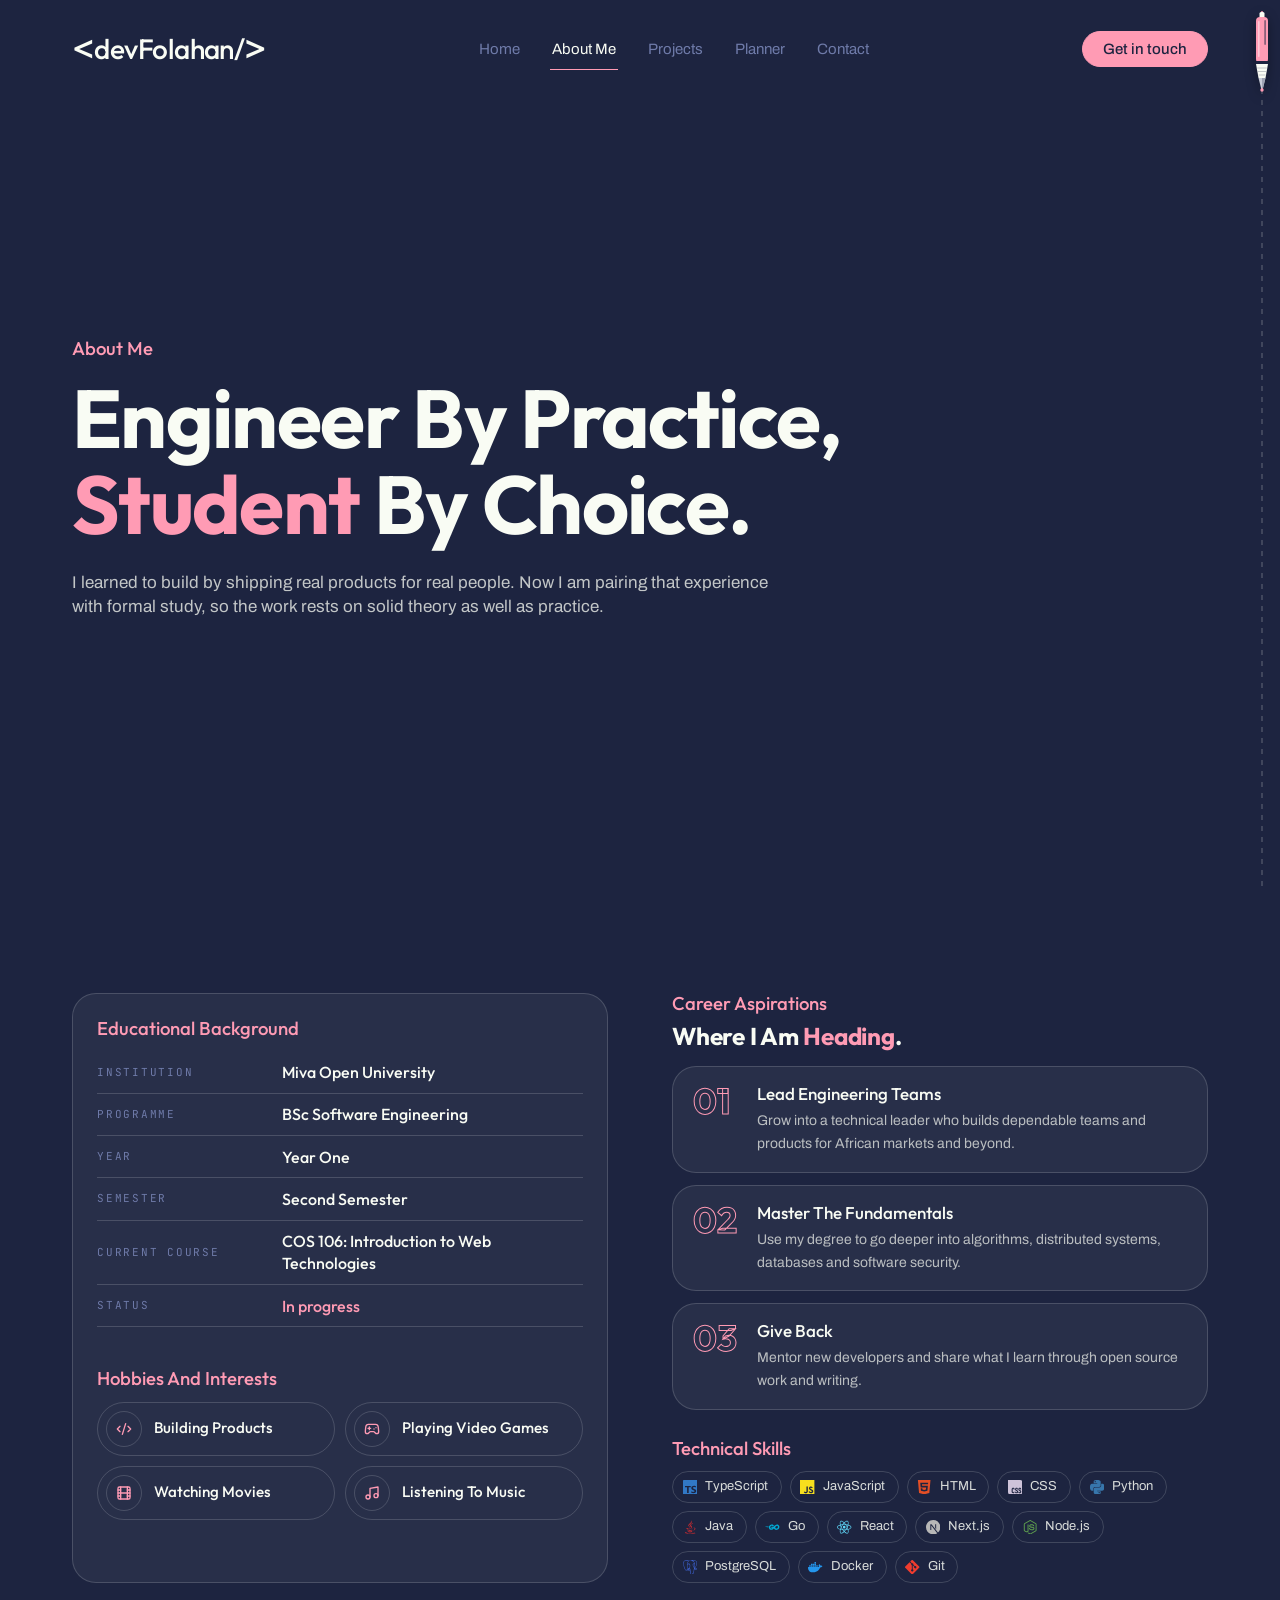
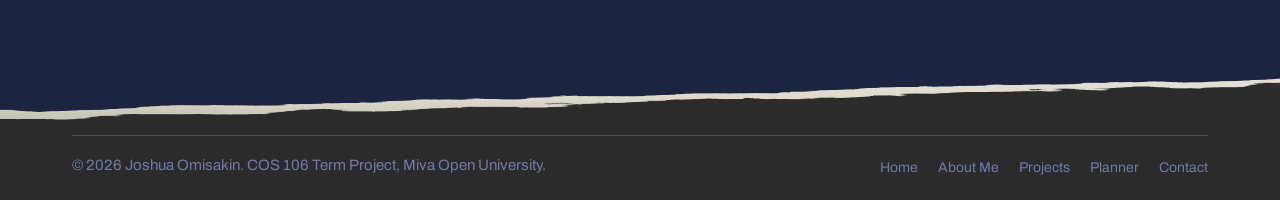
==== commit f3f921ee: "Remove button glow and pull, add section scrolling, restore footer" ====
--- a/about.html
+++ b/about.html
@@ -27,7 +27,7 @@
           <a href="contact.html">Contact</a>
         </nav>
         <div class="header-actions">
-          <div class="magnetic"><div class="magnetic-inner"><a class="pill pill-solid pill-sm" href="contact.html">Get in touch</a></div></div>
+          <a class="pill pill-solid pill-sm header-cta" href="contact.html">Get in touch</a>
           <button class="burger" type="button" aria-label="Open menu" aria-expanded="false" aria-controls="mobile-menu">
             <span class="burger-dots"><span></span><span></span><span></span><span></span></span>
           </button>
--- a/css/style.css
+++ b/css/style.css
@@ -371,13 +371,13 @@
   gap: 0.5rem;
 }
 
-.header-actions .magnetic {
+.header-cta {
   display: none;
 }
 
 @media (min-width: 640px) {
-  .header-actions .magnetic {
-    display: block;
+  .header-cta {
+    display: inline-flex;
   }
 }
 
@@ -553,11 +553,6 @@
   }
 }
 
-.pill-solid:hover,
-.pill-solid:focus-visible {
-  box-shadow: 0 14px 40px -14px var(--accent);
-}
-
 .pill-outline {
   background: transparent;
   border-color: var(--line-strong);
@@ -643,14 +638,6 @@
   transition-delay: 0.1s;
 }
 
-.magnetic {
-  display: inline-block;
-}
-
-.magnetic-inner {
-  transition: transform 0.35s var(--ease-out-expo);
-}
-
 .icon {
   width: 1rem;
   height: 1rem;
@@ -755,13 +742,9 @@
   gap: 0.75rem;
 }
 
-.hero-actions .magnetic {
+.hero-actions .pill {
   flex: 1;
   min-width: 0;
-}
-
-.hero-actions .pill {
-  width: 100%;
 }
 
 @media (min-width: 640px) {
@@ -769,12 +752,8 @@
     align-items: center;
   }
 
-  .hero-actions .magnetic {
+  .hero-actions .pill {
     flex: none;
-  }
-
-  .hero-actions .pill {
-    width: auto;
   }
 }
 
@@ -1782,6 +1761,7 @@
 
 .site-footer {
   position: relative;
+  overflow: clip;
   background: var(--bg-alt);
 }
 
@@ -2718,8 +2698,12 @@
   display: flex;
   flex-direction: column;
   align-items: center;
-  gap: 1.25rem;
   width: 100%;
+  text-align: center;
+}
+
+.footer-cta .type-eyebrow {
+  margin: 0;
 }
 
 .footer-cta .type-h2 {
@@ -2728,22 +2712,15 @@
 }
 
 .footer-cta .type-body {
-  margin: 0.75rem 0 0;
-  max-width: 36rem;
+  margin: 0.75rem auto 0;
+  max-width: 40rem;
 }
 
 .footer-cta .socials {
-  margin-top: 0;
-}
-
-@media (min-width: 900px) {
-  .footer-cta {
-    flex-direction: row;
-    align-items: flex-end;
-    justify-content: space-between;
-    text-align: left;
-  }
-}
+  margin-top: 1.25rem;
+}
+
+
 
 .footer-cta + .footer-base {
   padding-top: 1.25rem;
@@ -2832,6 +2809,85 @@
   .split-text .type-body {
     margin-top: 0.875rem;
     font-size: 0.95rem;
+  }
+}
+
+@media (min-width: 1024px) {
+  .planner-screen.section.screen {
+    padding-top: 6rem;
+    padding-bottom: 1.5rem;
+  }
+
+  .side-layout .planner-form {
+    gap: 0.875rem;
+    padding: 1.25rem 1.5rem;
+  }
+
+  .side-layout .planner-toolbar {
+    margin-top: 1.25rem;
+  }
+
+  .side-layout .progress-meta {
+    margin-top: 1rem;
+  }
+
+  .side-layout .task-list {
+    gap: 0.625rem;
+    margin-top: 1rem;
+  }
+
+  .side-layout .task {
+    padding: 0.8rem 1.1rem;
+  }
+}
+
+@media (min-width: 1024px) and (max-height: 800px) {
+  .side-layout .planner-form .field label {
+    font-size: 10px;
+  }
+
+  .side-layout .field input:not([type="checkbox"]),
+  .side-layout .field select {
+    height: 2.75rem;
+  }
+
+  .side-layout .planner-form .pill {
+    margin-top: 1.35rem;
+    padding-block: 0.75rem;
+  }
+
+  .side-layout .task {
+    padding: 0.6rem 1rem;
+  }
+
+  .side-layout .task-title {
+    font-size: 1rem;
+  }
+
+  .planner-screen.section.screen {
+    padding-top: 5.75rem;
+  }
+
+  .side-layout .planner-toolbar {
+    margin-top: 1rem;
+  }
+
+  .side-layout .filter-btn {
+    padding: 0.35rem 0.9rem;
+  }
+
+  .side-layout .progress-meta {
+    margin-top: 0.75rem;
+  }
+
+  .side-layout .task-list {
+    gap: 0.5rem;
+  }
+}
+
+@media (min-width: 1024px) and (min-height: 560px) {
+  .planner-screen .side-layout .planner {
+    max-height: calc(100svh - var(--footer-h, 9rem) - 7.5rem);
   }
 }
 
